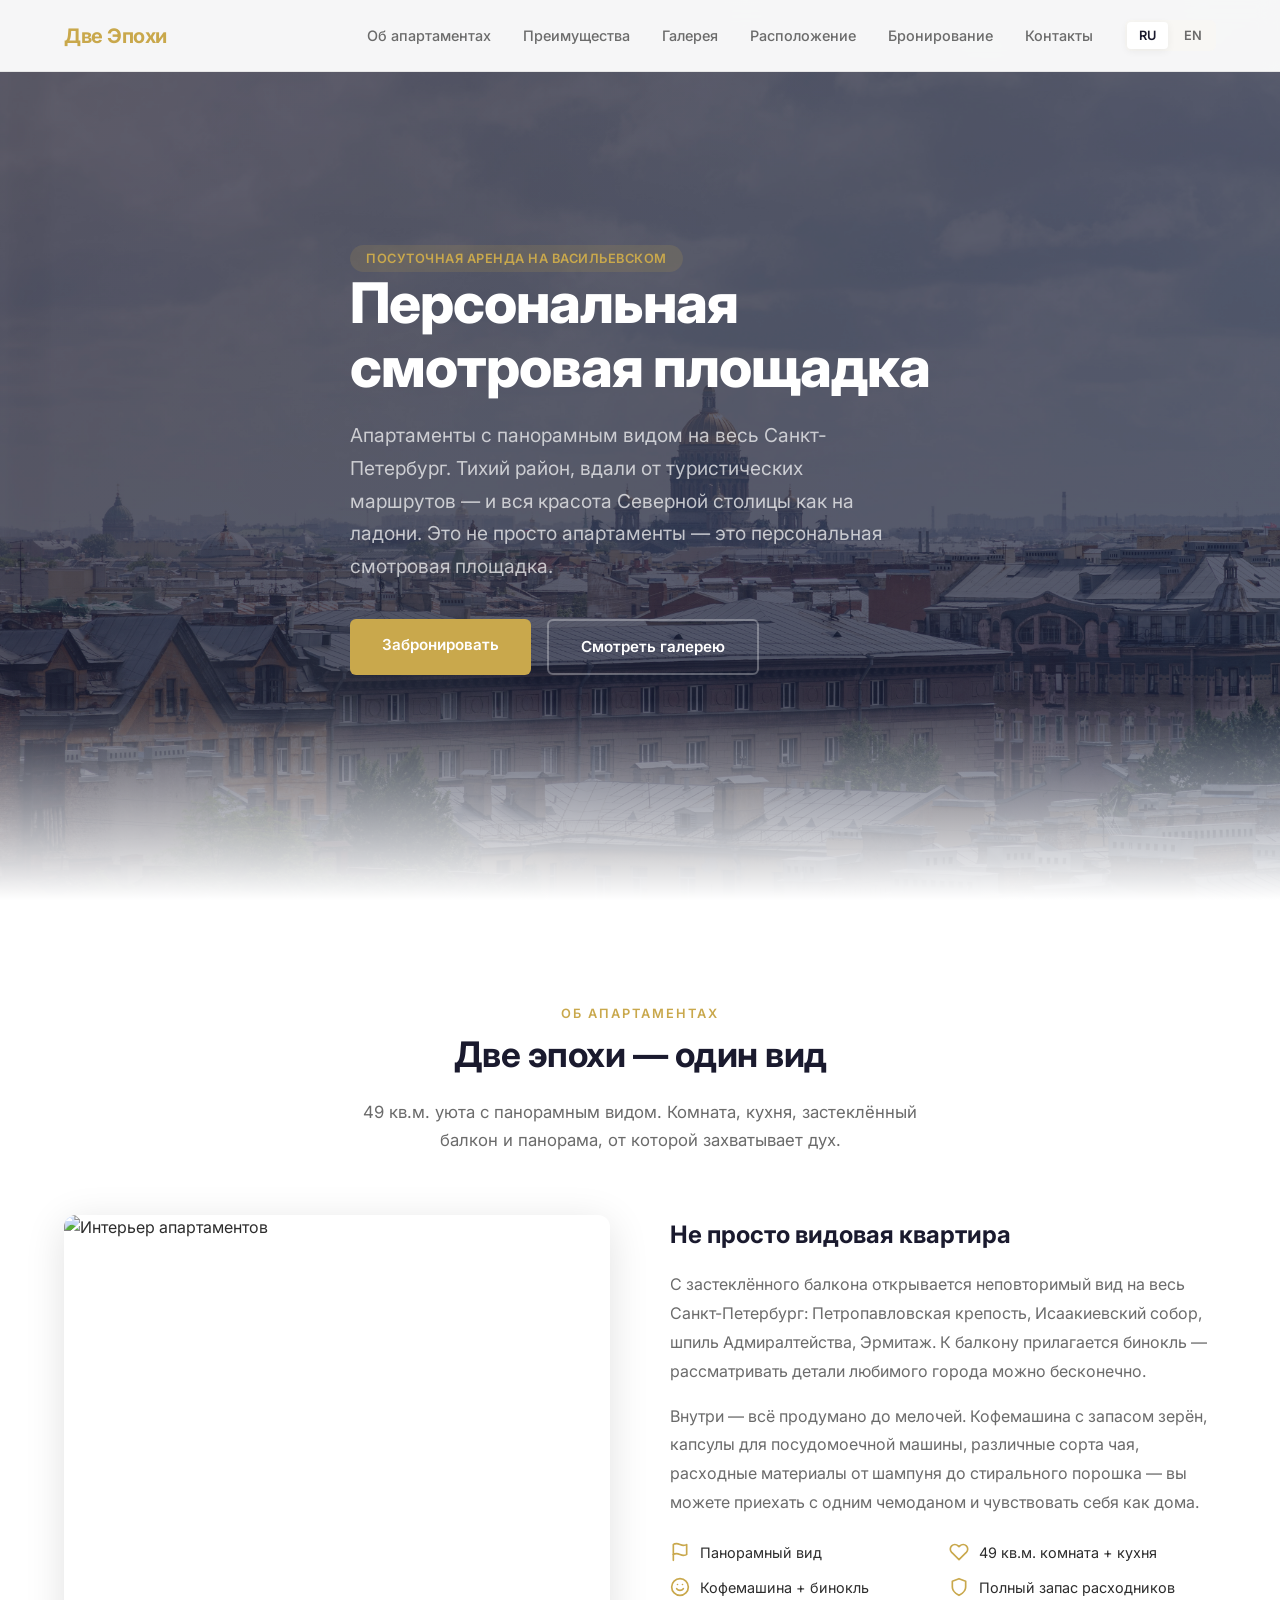
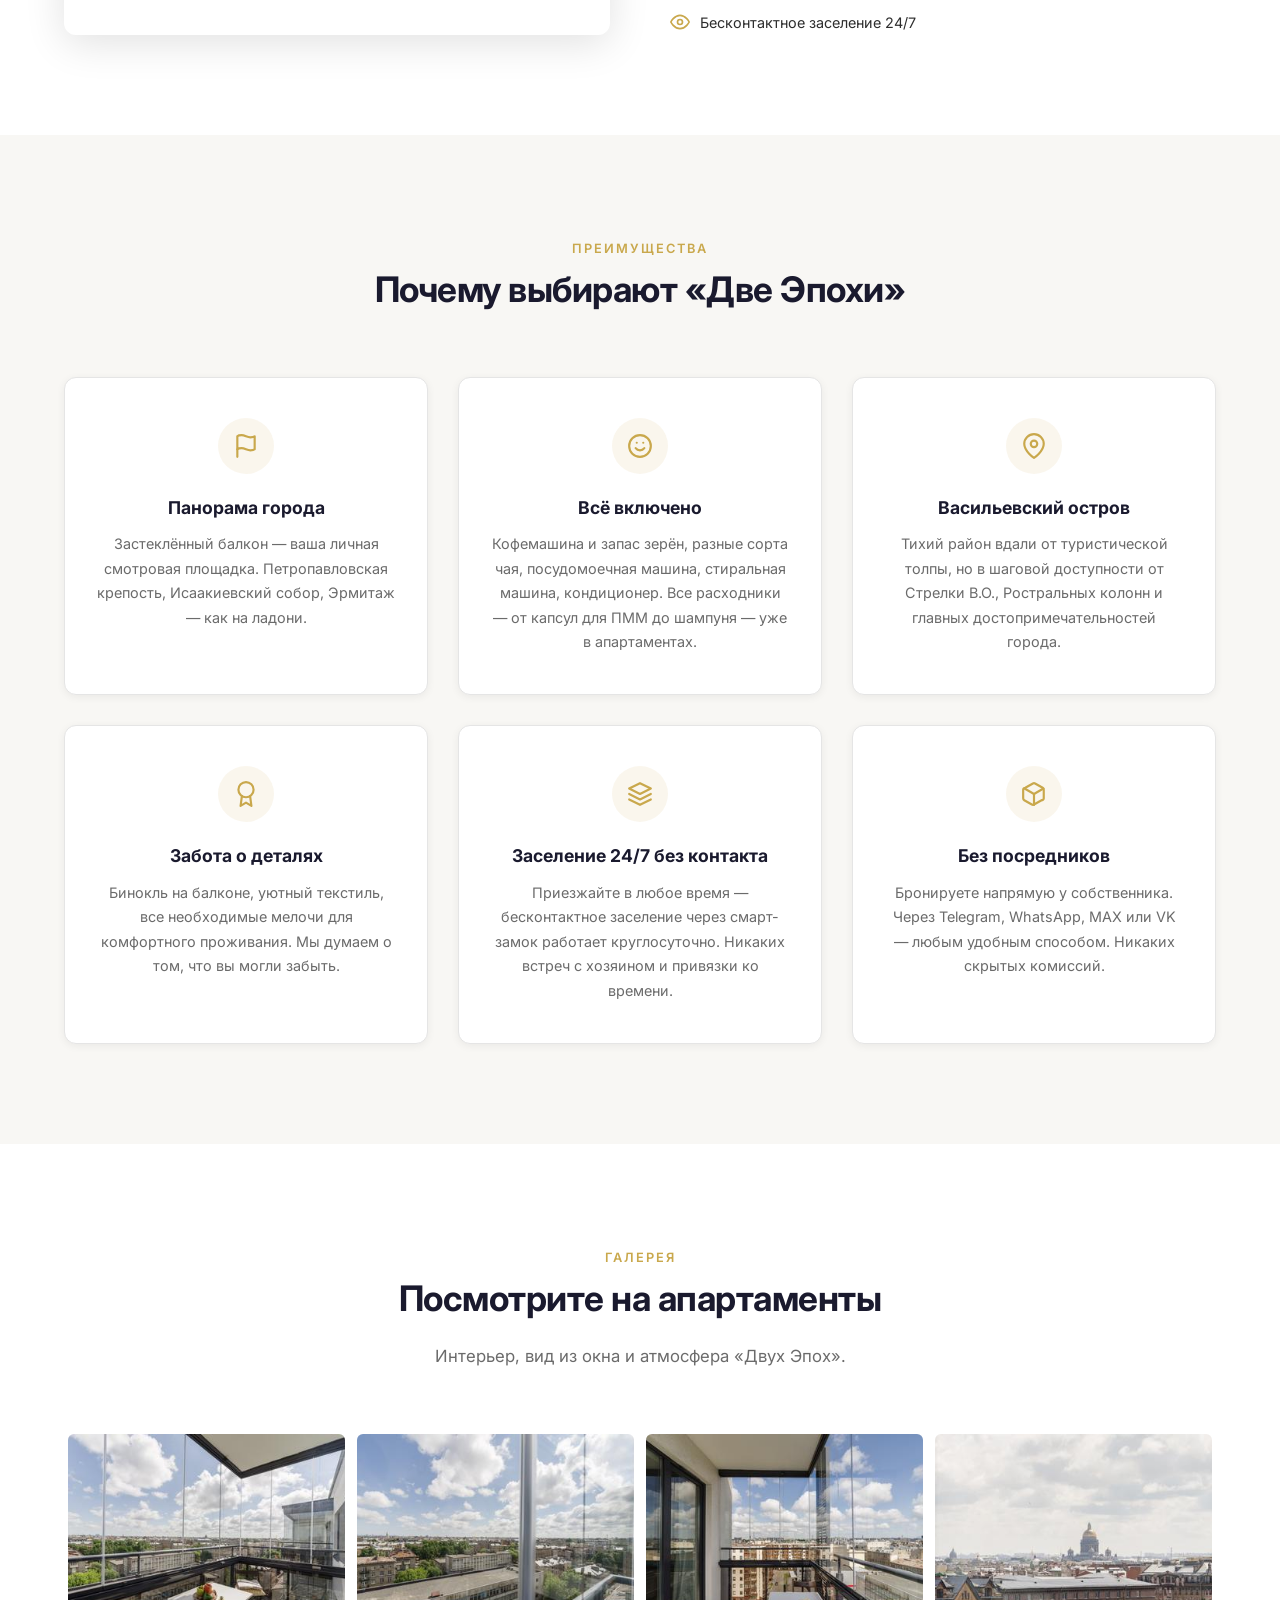
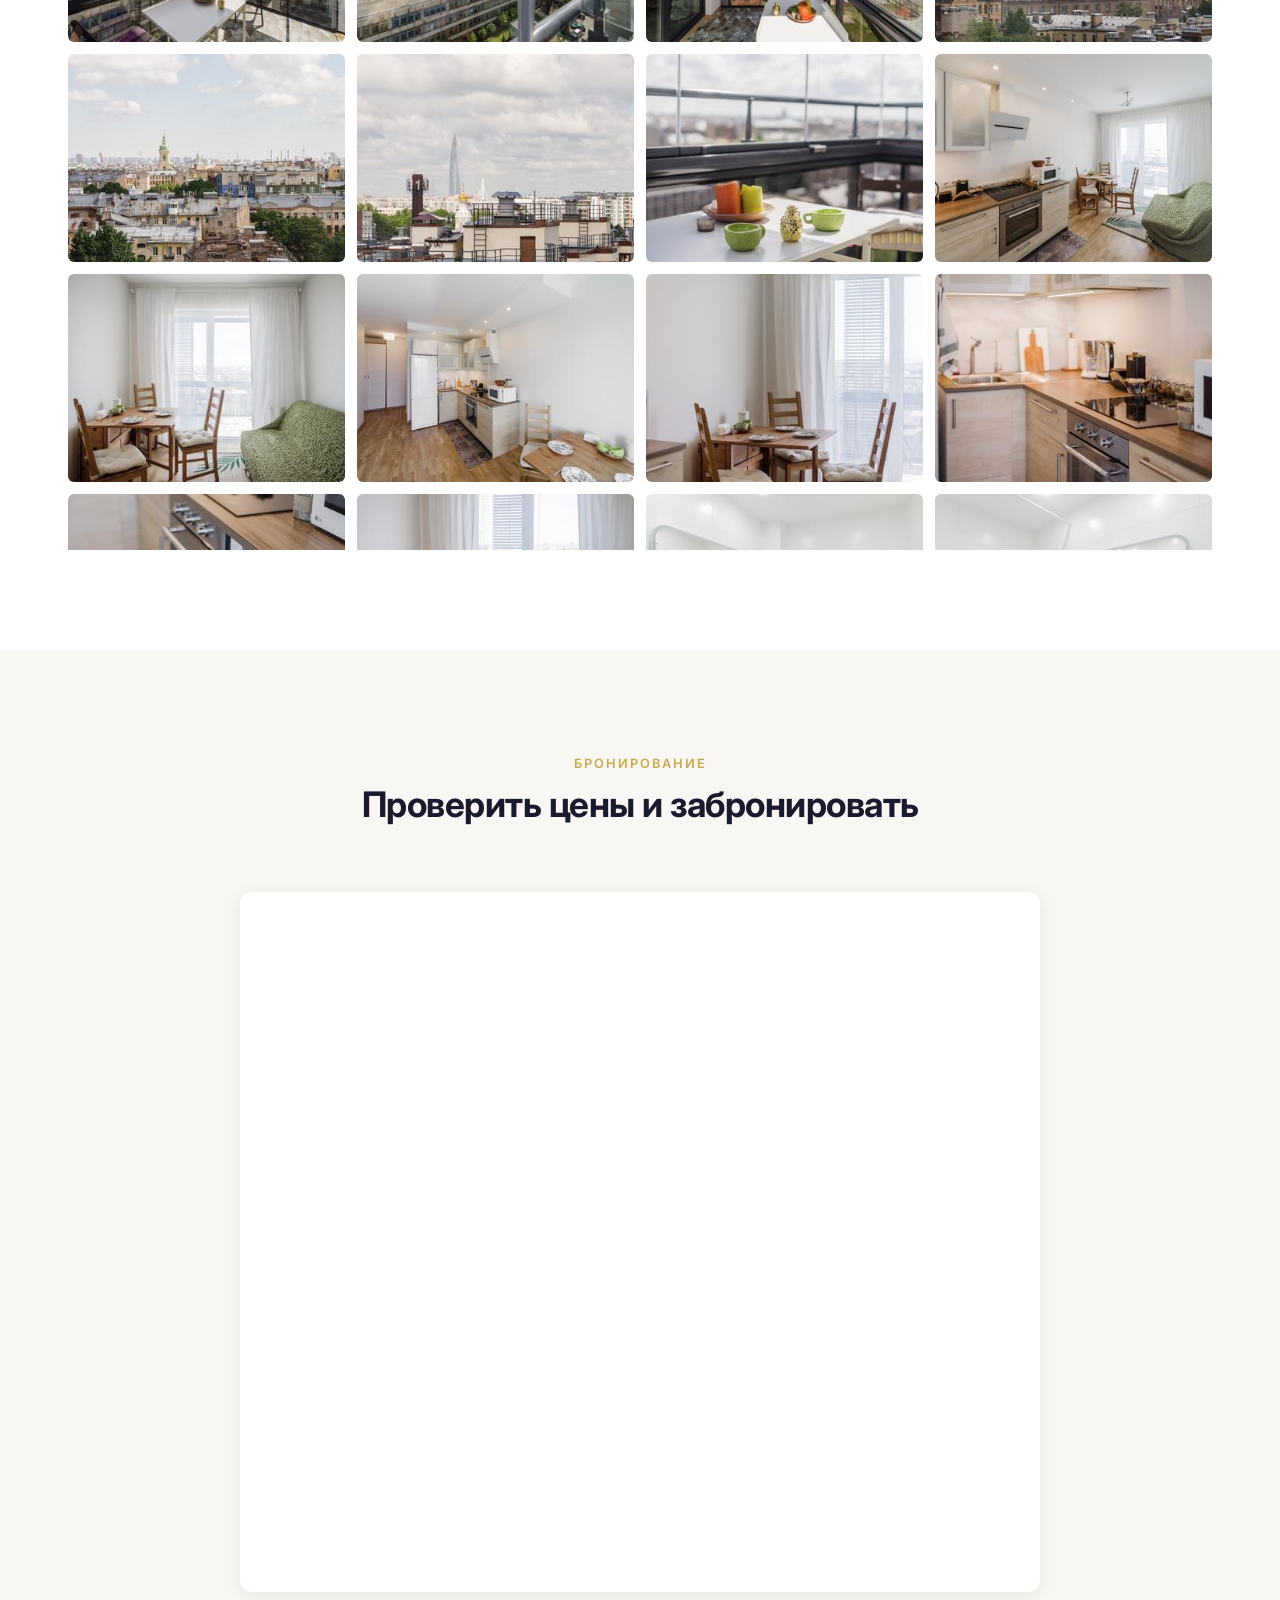
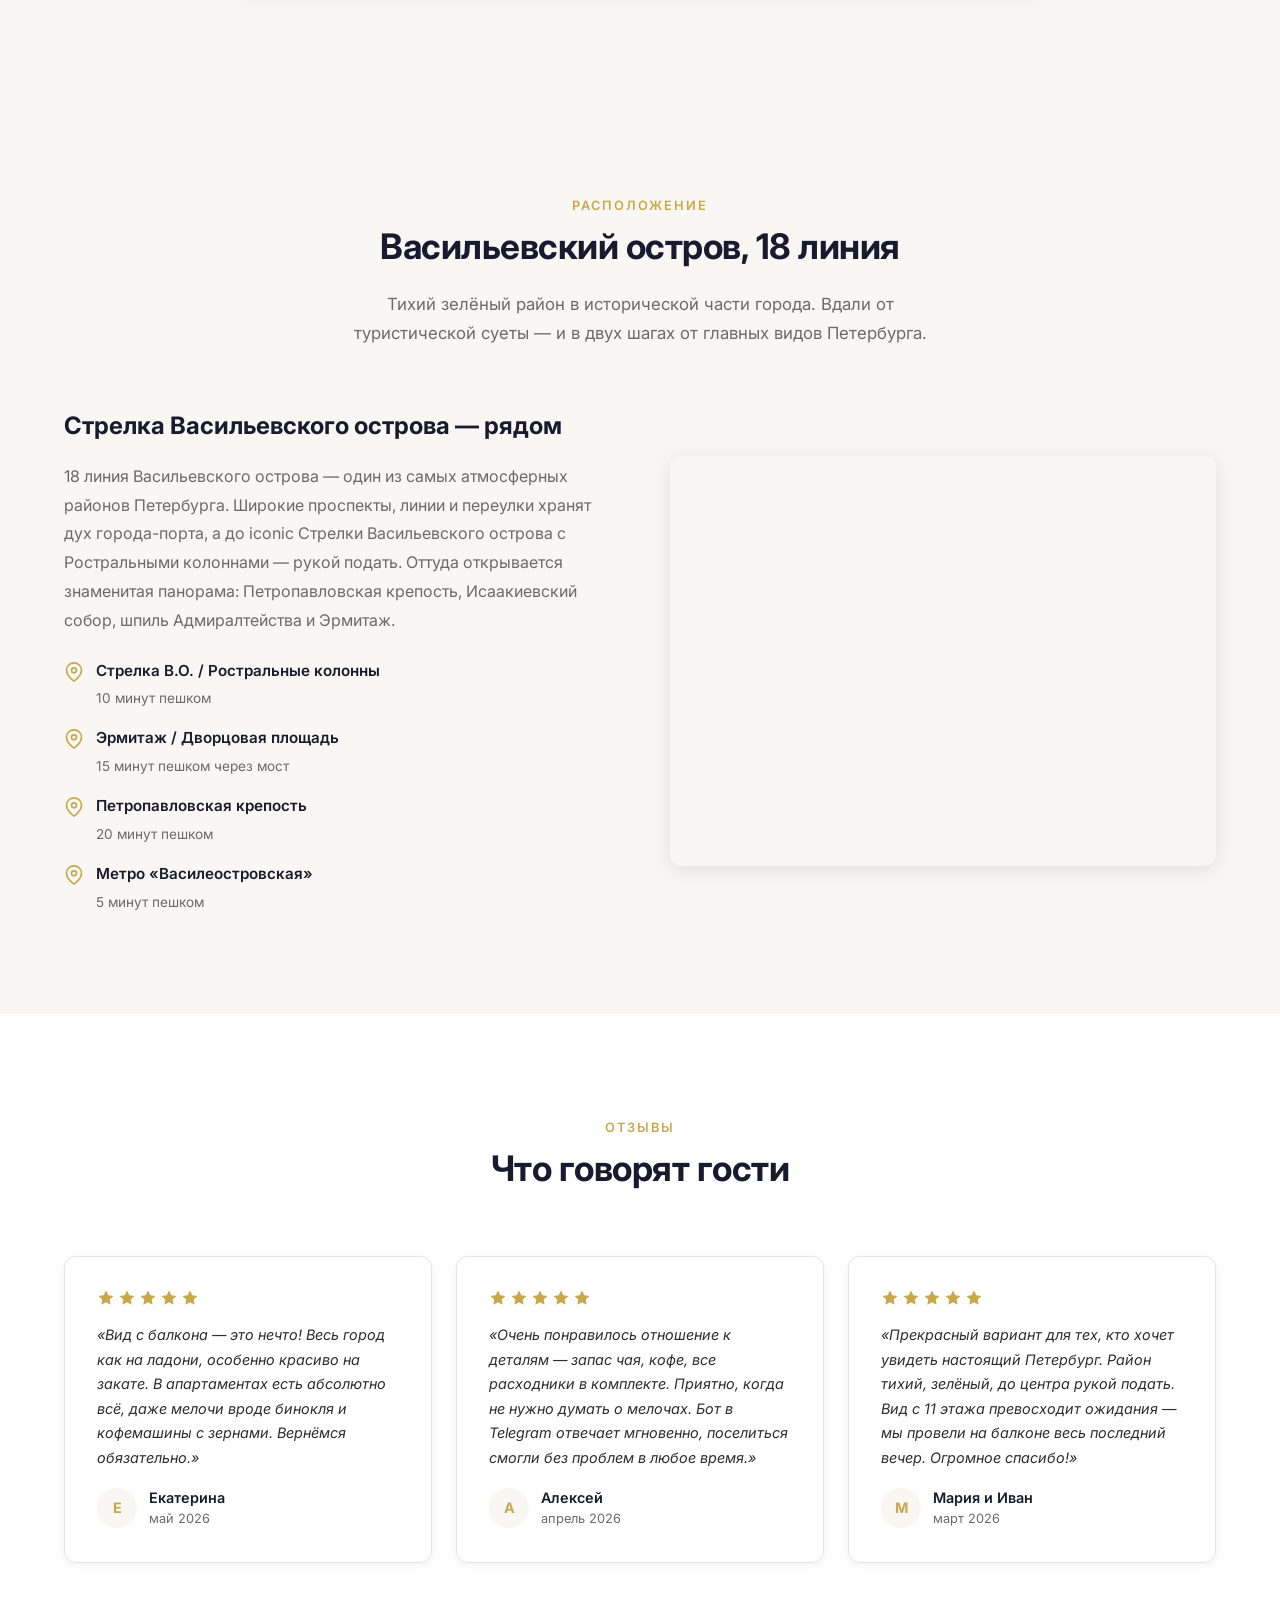
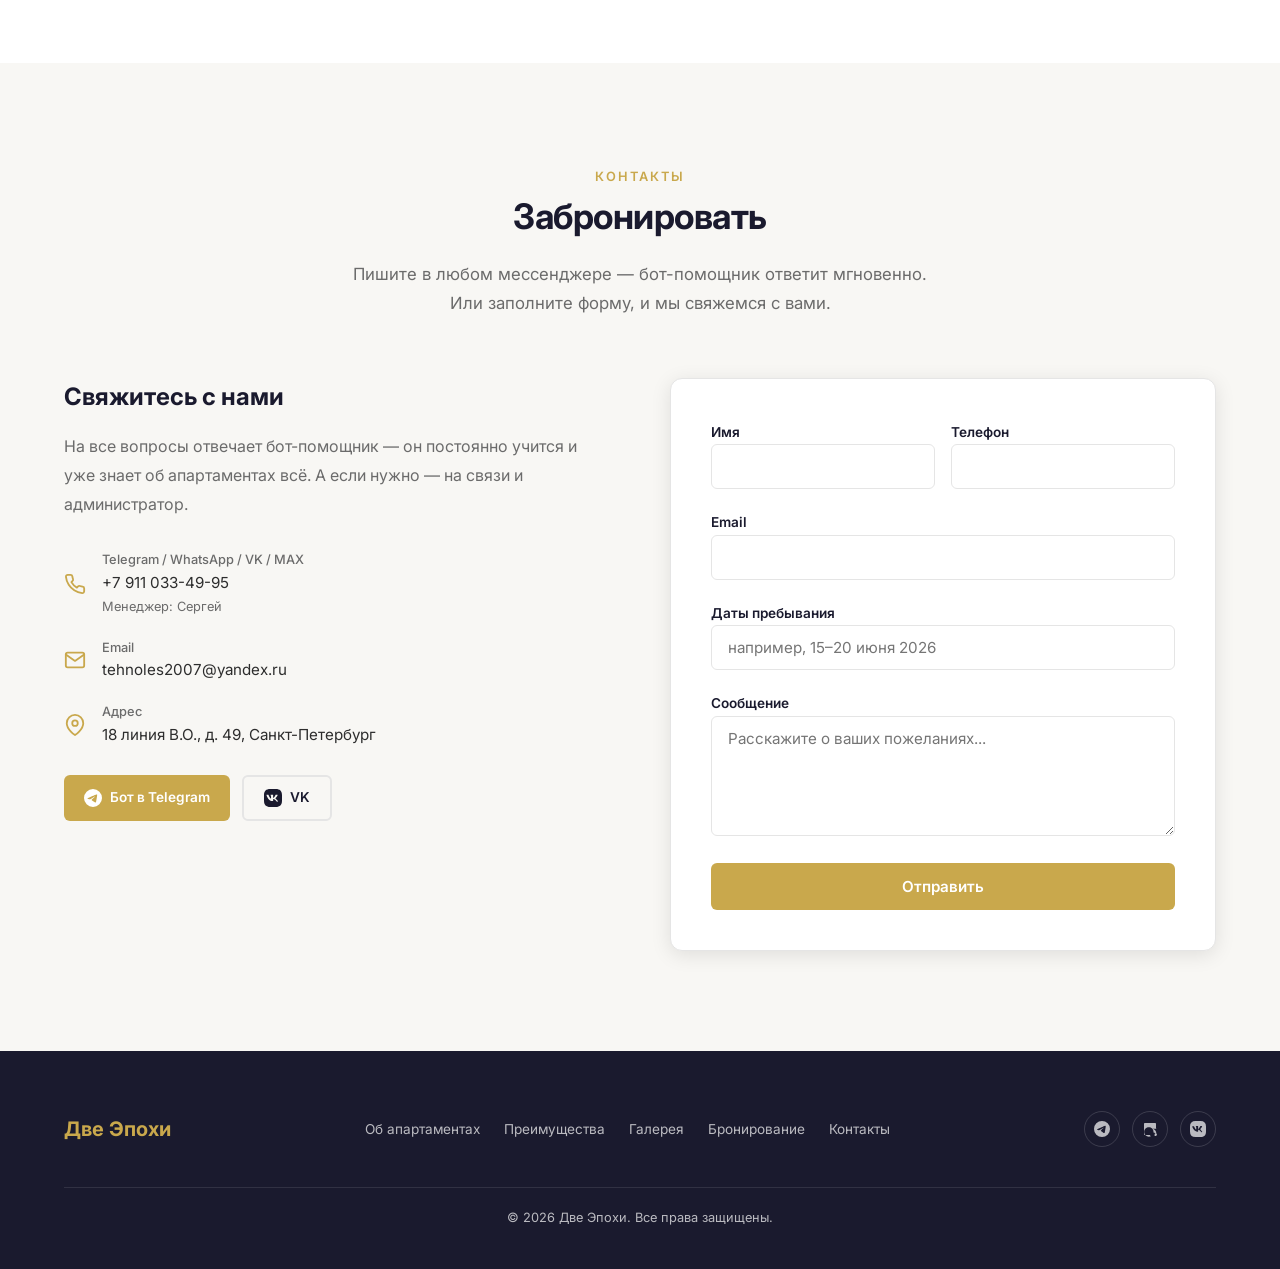
==== index.html @ 66ed1087 "fix: shorter badge text on mobile" ====
<!DOCTYPE html>
<html lang="ru">
<head>
  <meta charset="UTF-8">
  <meta name="viewport" content="width=device-width, initial-scale=1.0">
  <title>Две Эпохи | Апартаменты на Васильевском острове</title>
  <meta name="description" content="Апартаменты на Васильевском острове, 18 линия. Панорамный вид на весь Санкт-Петербург. Посуточная аренда.">
  <link rel="preconnect" href="https://fonts.googleapis.com">
  <link rel="preconnect" href="https://fonts.gstatic.com" crossorigin>
  <link href="https://fonts.googleapis.com/css2?family=Inter:wght@300;400;500;600;700;800&display=swap" rel="stylesheet">
  <link rel="stylesheet" href="css/style.css">
  <style>
    .hero::before {
      content: '';
      position: absolute;
      inset: 0;
      background: url('images/4-IMGP4016.jpg') center/cover no-repeat;
      opacity: 0.3;
    }
  </style>
</head>
<body>

<!-- ===== Header ===== -->
<header class="header">
  <div class="container header__inner">
    <a href="#" class="header__logo"><span class="lang-ru">Две Эпохи</span><span class="lang-en">TwoEras</span></a>
    <nav class="header__nav">
      <a href="#about" class="lang-ru">Об апартаментах</a>
      <a href="#about" class="lang-en">About</a>
      <a href="#advantages" class="lang-ru">Преимущества</a>
      <a href="#advantages" class="lang-en">Advantages</a>
      <a href="#gallery" class="lang-ru">Галерея</a>
      <a href="#gallery" class="lang-en">Gallery</a>
      <a href="#location" class="lang-ru">Расположение</a>
      <a href="#location" class="lang-en">Location</a>
      <a href="#booking" class="lang-ru">Бронирование</a>
      <a href="#booking" class="lang-en">Booking</a>
      <a href="#contact" class="lang-ru">Контакты</a>
      <a href="#contact" class="lang-en">Contact</a>
      <div class="lang-switch">
        <button data-lang="ru" class="active">RU</button>
        <button data-lang="en">EN</button>
      </div>
    </nav>
    <button class="mobile-toggle" aria-label="Меню">
      <span></span><span></span><span></span>
    </button>
  </div>
</header>

<div class="mobile-menu">
  <a href="#about" class="lang-ru">Об апартаментах</a>
  <a href="#about" class="lang-en">About</a>
  <a href="#advantages" class="lang-ru">Преимущества</a>
  <a href="#advantages" class="lang-en">Advantages</a>
  <a href="#gallery" class="lang-ru">Галерея</a>
  <a href="#gallery" class="lang-en">Gallery</a>
  <a href="#location" class="lang-ru">Расположение</a>
  <a href="#location" class="lang-en">Location</a>
  <a href="#booking" class="lang-ru">Бронирование</a>
  <a href="#booking" class="lang-en">Booking</a>
  <a href="#contact" class="lang-ru">Контакты</a>
  <a href="#contact" class="lang-en">Contact</a>
  <div style="padding-top:12px">
    <div class="lang-switch">
      <button data-lang="ru" class="active">RU</button>
      <button data-lang="en">EN</button>
    </div>
  </div>
</div>

<!-- ===== Hero ===== -->
<section class="hero">
  <div class="container hero__content">
    <span class="hero__badge lang-ru">Посуточная аренда на Васильевском</span>
    <span class="hero__badge lang-en">Daily rental on Vasilievsky Island</span>

    <h1 class="hero__title lang-ru">Персональная<br>смотровая площадка</h1>
    <h1 class="hero__title lang-en">Your Personal<br>Observation Deck</h1>

    <p class="hero__subtitle lang-ru">Апартаменты с панорамным видом на весь Санкт-Петербург. Тихий район, вдали от туристических маршрутов — и вся красота Северной столицы как на ладони. Это не просто апартаменты — это персональная смотровая площадка.</p>
    <p class="hero__subtitle lang-en">Apartments with panoramic views of all St. Petersburg. A quiet neighborhood away from tourist routes — with the entire Northern Capital laid out before you. This isn't just an apartment — it's your personal observation deck.</p>

    <div class="hero__actions">
      <a href="#booking" class="btn btn--primary lang-ru">Забронировать</a>
      <a href="#booking" class="btn btn--primary lang-en">Book Now</a>
      <a href="#gallery" class="btn btn--outline lang-ru">Смотреть галерею</a>
      <a href="#gallery" class="btn btn--outline lang-en">View Gallery</a>
    </div>
  </div>
</section>

<!-- ===== About ===== -->
<section class="section" id="about">
  <div class="container">
    <div class="section__header">
      <span class="section__label lang-ru">Об апартаментах</span>
      <span class="section__label lang-en">About</span>
      <h2 class="section__title lang-ru">Две эпохи — один вид</h2>
      <h2 class="section__title lang-en">Two Eras — One View</h2>
      <p class="section__desc lang-ru">49 кв.м. уюта с панорамным видом. Комната, кухня, застеклённый балкон и панорама, от которой захватывает дух.</p>
      <p class="section__desc lang-en">49 sqm of comfort with a panoramic view. Living room, kitchen, glassed balcony, and a view that takes your breath away.</p>
    </div>

    <div class="about__grid">
      <div class="about__image">
        <img src="images/1-IMGP4013.jpg" alt="Интерьер апартаментов" loading="lazy">
      </div>
      <div class="about__text">
        <h3 class="lang-ru">Не просто видовая квартира</h3>
        <h3 class="lang-en">More Than a Room with a View</h3>
        <p class="lang-ru">С застеклённого балкона открывается неповторимый вид на весь Санкт-Петербург: Петропавловская крепость, Исаакиевский собор, шпиль Адмиралтейства, Эрмитаж. К балкону прилагается бинокль — рассматривать детали любимого города можно бесконечно.</p>
        <p class="lang-en">From the glassed balcony you get an unparalleled view of all St. Petersburg: Peter and Paul Fortress, St. Isaac's Cathedral, the Admiralty spire, the Hermitage. Binoculars are provided — studying the details of this beloved city is endlessly fascinating.</p>
        <p class="lang-ru">Внутри — всё продумано до мелочей. Кофемашина с запасом зерён, капсулы для посудомоечной машины, различные сорта чая, расходные материалы от шампуня до стирального порошка — вы можете приехать с одним чемоданом и чувствовать себя как дома.</p>
        <p class="lang-en">Inside, every detail is thought through. Coffee machine with a supply of beans, dishwasher capsules, various teas, consumables from shampoo to laundry detergent — you can arrive with just a suitcase and feel right at home.</p>
        <div class="about__features">
          <div class="about__feature">
            <svg viewBox="0 0 24 24" fill="none" stroke="currentColor" stroke-width="2" stroke-linecap="round" stroke-linejoin="round"><path d="M4 15s1-1 4-1 5 2 8 2 4-1 4-1V3s-1 1-4 1-5-2-8-2-4 1-4 1z"/><line x1="4" y1="22" x2="4" y2="15"/></svg>
            <span class="lang-ru">Панорамный вид</span>
            <span class="lang-en">Panoramic view</span>
          </div>
          <div class="about__feature">
            <svg viewBox="0 0 24 24" fill="none" stroke="currentColor" stroke-width="2" stroke-linecap="round" stroke-linejoin="round"><path d="M20.84 4.61a5.5 5.5 0 00-7.78 0L12 5.67l-1.06-1.06a5.5 5.5 0 00-7.78 7.78l1.06 1.06L12 21.23l7.78-7.78 1.06-1.06a5.5 5.5 0 000-7.78z"/></svg>
            <span class="lang-ru">49 кв.м. комната + кухня</span>
            <span class="lang-en">49 sqm room + kitchen</span>
          </div>
          <div class="about__feature">
            <svg viewBox="0 0 24 24" fill="none" stroke="currentColor" stroke-width="2" stroke-linecap="round" stroke-linejoin="round"><circle cx="12" cy="12" r="10"/><path d="M8 14s1.5 2 4 2 4-2 4-2"/><line x1="9" y1="9" x2="9.01" y2="9"/><line x1="15" y1="9" x2="15.01" y2="9"/></svg>
            <span class="lang-ru">Кофемашина + бинокль</span>
            <span class="lang-en">Coffee machine + binoculars</span>
          </div>
          <div class="about__feature">
            <svg viewBox="0 0 24 24" fill="none" stroke="currentColor" stroke-width="2" stroke-linecap="round" stroke-linejoin="round"><path d="M12 22s8-4 8-10V5l-8-3-8 3v7c0 6 8 10 8 10z"/></svg>
            <span class="lang-ru">Полный запас расходников</span>
            <span class="lang-en">Full supply of consumables</span>
          </div>
          <div class="about__feature">
            <svg viewBox="0 0 24 24" fill="none" stroke="currentColor" stroke-width="2" stroke-linecap="round" stroke-linejoin="round"><path d="M1 12s4-8 11-8 11 8 11 8-4 8-11 8-11-8-11-8z"/><circle cx="12" cy="12" r="3"/></svg>
            <span class="lang-ru">Бесконтактное заселение 24/7</span>
            <span class="lang-en">Contactless 24/7 check-in</span>
          </div>
        </div>
      </div>
    </div>
  </div>
</section>

<!-- ===== Advantages ===== -->
<section class="section section--alt" id="advantages">
  <div class="container">
    <div class="section__header">
      <span class="section__label lang-ru">Преимущества</span>
      <span class="section__label lang-en">Advantages</span>
      <h2 class="section__title lang-ru">Почему выбирают «Две Эпохи»</h2>
      <h2 class="section__title lang-en">Why Choose TwoEras</h2>
    </div>

    <div class="advantages__grid">
      <div class="advantage-card">
        <div class="advantage-card__icon">
          <svg viewBox="0 0 24 24" fill="none" stroke="currentColor" stroke-width="2" stroke-linecap="round" stroke-linejoin="round"><path d="M4 15s1-1 4-1 5 2 8 2 4-1 4-1V3s-1 1-4 1-5-2-8-2-4 1-4 1z"/><line x1="4" y1="22" x2="4" y2="15"/></svg>
        </div>
        <h3 class="advantage-card__title lang-ru">Панорама города</h3>
        <h3 class="advantage-card__title lang-en">City Panorama</h3>
        <p class="advantage-card__desc lang-ru">Застеклённый балкон — ваша личная смотровая площадка. Петропавловская крепость, Исаакиевский собор, Эрмитаж — как на ладони.</p>
        <p class="advantage-card__desc lang-en">A glassed balcony — your private observation deck. Peter and Paul Fortress, St. Isaac's Cathedral, the Hermitage — all at your fingertips.</p>
      </div>

      <div class="advantage-card">
        <div class="advantage-card__icon">
          <svg viewBox="0 0 24 24" fill="none" stroke="currentColor" stroke-width="2" stroke-linecap="round" stroke-linejoin="round"><circle cx="12" cy="12" r="10"/><path d="M8 14s1.5 2 4 2 4-2 4-2"/><line x1="9" y1="9" x2="9.01" y2="9"/><line x1="15" y1="9" x2="15.01" y2="9"/></svg>
        </div>
        <h3 class="advantage-card__title lang-ru">Всё включено</h3>
        <h3 class="advantage-card__title lang-en">All Included</h3>
        <p class="advantage-card__desc lang-ru">Кофемашина и запас зерён, разные сорта чая, посудомоечная машина, стиральная машина, кондиционер. Все расходники — от капсул для ПММ до шампуня — уже в апартаментах.</p>
        <p class="advantage-card__desc lang-en">Coffee machine with beans, assorted teas, dishwasher, washing machine, air conditioning. All consumables — from dishwasher capsules to shampoo — are already in the apartment.</p>
      </div>

      <div class="advantage-card">
        <div class="advantage-card__icon">
          <svg viewBox="0 0 24 24" fill="none" stroke="currentColor" stroke-width="2" stroke-linecap="round" stroke-linejoin="round"><path d="M21 10c0 7-9 13-9 13s-9-6-9-13a9 9 0 0118 0z"/><circle cx="12" cy="10" r="3"/></svg>
        </div>
        <h3 class="advantage-card__title lang-ru">Васильевский остров</h3>
        <h3 class="advantage-card__title lang-en">Vasilievsky Island</h3>
        <p class="advantage-card__desc lang-ru">Тихий район вдали от туристической толпы, но в шаговой доступности от Стрелки В.О., Ростральных колонн и главных достопримечательностей города.</p>
        <p class="advantage-card__desc lang-en">A quiet neighborhood away from tourist crowds, yet walking distance to the Strelka, Rostral Columns, and the city's main landmarks.</p>
      </div>

      <div class="advantage-card">
        <div class="advantage-card__icon">
          <svg viewBox="0 0 24 24" fill="none" stroke="currentColor" stroke-width="2" stroke-linecap="round" stroke-linejoin="round"><circle cx="12" cy="8" r="7"/><polyline points="8.21 13.89 7 23 12 20 17 23 15.79 13.88"/></svg>
        </div>
        <h3 class="advantage-card__title lang-ru">Забота о деталях</h3>
        <h3 class="advantage-card__title lang-en">Attention to Detail</h3>
        <p class="advantage-card__desc lang-ru">Бинокль на балконе, уютный текстиль, все необходимые мелочи для комфортного проживания. Мы думаем о том, что вы могли забыть.</p>
        <p class="advantage-card__desc lang-en">Binoculars on the balcony, cozy textiles, all the little things for a comfortable stay. We think about what you might forget.</p>
      </div>

      <div class="advantage-card">
        <div class="advantage-card__icon">
          <svg viewBox="0 0 24 24" fill="none" stroke="currentColor" stroke-width="2" stroke-linecap="round" stroke-linejoin="round"><path d="M12 2L2 7l10 5 10-5-10-5z"/><path d="M2 17l10 5 10-5"/><path d="M2 12l10 5 10-5"/></svg>
        </div>
        <h3 class="advantage-card__title lang-ru">Заселение 24/7 без контакта</h3>
        <h3 class="advantage-card__title lang-en">Contactless 24/7 Check-In</h3>
        <p class="advantage-card__desc lang-ru">Приезжайте в любое время — бесконтактное заселение через смарт-замок работает круглосуточно. Никаких встреч с хозяином и привязки ко времени.</p>
        <p class="advantage-card__desc lang-en">Arrive anytime — contactless check-in via smart lock works 24/7. No meetings with the host, no time constraints.</p>
      </div>

      <div class="advantage-card">
        <div class="advantage-card__icon">
          <svg viewBox="0 0 24 24" fill="none" stroke="currentColor" stroke-width="2" stroke-linecap="round" stroke-linejoin="round"><path d="M21 16V8a2 2 0 00-1-1.73l-7-4a2 2 0 00-2 0l-7 4A2 2 0 002 8v8a2 2 0 001 1.73l7 4a2 2 0 002 0l7-4A2 2 0 0021 16z"/><polyline points="3.27 6.96 12 12.01 20.73 6.96"/><line x1="12" y1="22.08" x2="12" y2="12"/></svg>
        </div>
        <h3 class="advantage-card__title lang-ru">Без посредников</h3>
        <h3 class="advantage-card__title lang-en">No Middlemen</h3>
        <p class="advantage-card__desc lang-ru">Бронируете напрямую у собственника. Через Telegram, WhatsApp, MAХ или VK — любым удобным способом. Никаких скрытых комиссий.</p>
        <p class="advantage-card__desc lang-en">Book directly with the owner. Via Telegram, WhatsApp, MAХ or VK — whichever is most convenient. No hidden fees.</p>
      </div>
    </div>
  </div>
</section>

<!-- ===== Gallery ===== -->
<section class="section" id="gallery">
  <div class="container">
    <div class="section__header">
      <span class="section__label lang-ru">Галерея</span>
      <span class="section__label lang-en">Gallery</span>
      <h2 class="section__title lang-ru">Посмотрите на апартаменты</h2>
      <h2 class="section__title lang-en">Take a Look Inside</h2>
      <p class="section__desc lang-ru">Интерьер, вид из окна и атмосфера «Двух Эпох».</p>
      <p class="section__desc lang-en">The interior, the view, and the atmosphere of TwoEras.</p>
    </div>

    <div class="gallery__grid" id="galleryGrid">
      <!-- генерируется из script.js -->
    </div>

    <!-- Lightbox -->
    <div class="lightbox" id="lightbox">
      <button class="lightbox__close" id="lightboxClose" aria-label="Закрыть">
        <svg viewBox="0 0 24 24" fill="none" stroke="currentColor" stroke-width="2.5" stroke-linecap="round" stroke-linejoin="round"><line x1="18" y1="6" x2="6" y2="18"/><line x1="6" y1="6" x2="18" y2="18"/></svg>
      </button>
      <span class="lightbox__hint">ESC &mdash; закрыть</span>
      <img class="lightbox__img" id="lightboxImg" alt="">
    </div>
  </div>
</section>

<!-- ===== Booking ===== -->
<section class="section section--alt" id="booking">
  <div class="container">
    <div class="section__header">
      <span class="section__label lang-ru">Бронирование</span>
      <span class="section__label lang-en">Booking</span>
      <h2 class="section__title lang-ru">Проверить цены и забронировать</h2>
      <h2 class="section__title lang-en">Check Prices & Book</h2>
    </div>
    <div style="border-radius:12px;overflow:hidden;box-shadow:0 4px 20px rgba(0,0,0,0.08);background:#fff;max-width:800px;margin:0 auto">
      <div style="position:relative;width:100%;height:700px;max-height:90vh">
        <iframe src="https://homereserve.ru/SdZLu14b4m" width="100%" height="100%" style="border:0;display:block;position:absolute;inset:0" allowfullscreen loading="lazy"></iframe>
      </div>
    </div>
  </div>
</section>

<!-- ===== Location ===== -->
<section class="section section--alt" id="location">
  <div class="container">
    <div class="section__header">
      <span class="section__label lang-ru">Расположение</span>
      <span class="section__label lang-en">Location</span>
      <h2 class="section__title lang-ru">Васильевский остров, 18 линия</h2>
      <h2 class="section__title lang-en">Vasilievsky Island, 18th Line</h2>
      <p class="section__desc lang-ru">Тихий зелёный район в исторической части города. Вдали от туристической суеты — и в двух шагах от главных видов Петербурга.</p>
      <p class="section__desc lang-en">A quiet, green neighborhood in the historic part of the city. Away from tourist hustle — yet steps from St. Petersburg's main sights.</p>
    </div>

    <div class="location__grid">
      <div class="location__text">
        <h3 class="lang-ru">Стрелка Васильевского острова — рядом</h3>
        <h3 class="lang-en">The Strelka — Right Around the Corner</h3>
        <p class="lang-ru">18 линия Васильевского острова — один из самых атмосферных районов Петербурга. Широкие проспекты, линии и переулки хранят дух города-порта, а до iconic Стрелки Васильевского острова с Ростральными колоннами — рукой подать. Оттуда открывается знаменитая панорама: Петропавловская крепость, Исаакиевский собор, шпиль Адмиралтейства и Эрмитаж.</p>
        <p class="lang-en">The 18th Line of Vasilievsky Island is one of St. Petersburg's most atmospheric neighborhoods. Wide avenues, lines and lanes preserve the spirit of the port city, and the iconic Strelka with its Rostral Columns is just a stone's throw away. From there you get the famous panorama: Peter and Paul Fortress, St. Isaac's Cathedral, the Admiralty spire, and the Hermitage.</p>
        <div class="location__list">
          <div class="location__item">
            <svg viewBox="0 0 24 24" fill="none" stroke="currentColor" stroke-width="2" stroke-linecap="round" stroke-linejoin="round"><path d="M21 10c0 7-9 13-9 13s-9-6-9-13a9 9 0 0118 0z"/><circle cx="12" cy="10" r="3"/></svg>
            <div>
              <h4 class="lang-ru">Стрелка В.О. / Ростральные колонны</h4>
              <h4 class="lang-en">Strelka / Rostral Columns</h4>
              <span class="lang-ru">10 минут пешком</span>
              <span class="lang-en">10 minutes walk</span>
            </div>
          </div>
          <div class="location__item">
            <svg viewBox="0 0 24 24" fill="none" stroke="currentColor" stroke-width="2" stroke-linecap="round" stroke-linejoin="round"><path d="M21 10c0 7-9 13-9 13s-9-6-9-13a9 9 0 0118 0z"/><circle cx="12" cy="10" r="3"/></svg>
            <div>
              <h4 class="lang-ru">Эрмитаж / Дворцовая площадь</h4>
              <h4 class="lang-en">Hermitage / Palace Square</h4>
              <span class="lang-ru">15 минут пешком через мост</span>
              <span class="lang-en">15 minutes walk across the bridge</span>
            </div>
          </div>
          <div class="location__item">
            <svg viewBox="0 0 24 24" fill="none" stroke="currentColor" stroke-width="2" stroke-linecap="round" stroke-linejoin="round"><path d="M21 10c0 7-9 13-9 13s-9-6-9-13a9 9 0 0118 0z"/><circle cx="12" cy="10" r="3"/></svg>
            <div>
              <h4 class="lang-ru">Петропавловская крепость</h4>
              <h4 class="lang-en">Peter and Paul Fortress</h4>
              <span class="lang-ru">20 минут пешком</span>
              <span class="lang-en">20 minutes walk</span>
            </div>
          </div>
          <div class="location__item">
            <svg viewBox="0 0 24 24" fill="none" stroke="currentColor" stroke-width="2" stroke-linecap="round" stroke-linejoin="round"><path d="M21 10c0 7-9 13-9 13s-9-6-9-13a9 9 0 0118 0z"/><circle cx="12" cy="10" r="3"/></svg>
            <div>
              <h4 class="lang-ru">Метро «Василеостровская»</h4>
              <h4 class="lang-en">Metro "Vasileostrovskaya"</h4>
              <span class="lang-ru">5 минут пешком</span>
              <span class="lang-en">5 minutes walk</span>
            </div>
          </div>
        </div>
      </div>
      <div class="location__map">
        <iframe src="https://yandex.ru/map-widget/v1/?ll=30.260864%2C59.941240&z=16&pt=30.260864%2C59.941240%2Cpm2rdl&l=map&text=%D0%A1%D0%B0%D0%BD%D0%BA%D1%82-%D0%9F%D0%B5%D1%82%D0%B5%D1%80%D0%B1%D1%83%D1%80%D0%B3%2C%2018-%D1%8F%20%D0%BB%D0%B8%D0%BD%D0%B8%D1%8F%20%D0%92.%D0%9E.%2C%20%D0%B4.%2049" width="100%" height="100%" style="border:0;min-height:400px" allowfullscreen loading="lazy"></iframe>
      </div>
    </div>
  </div>
</section>

<!-- ===== Reviews ===== -->
<section class="section" id="reviews">
  <div class="container">
    <div class="section__header">
      <span class="section__label lang-ru">Отзывы</span>
      <span class="section__label lang-en">Reviews</span>
      <h2 class="section__title lang-ru">Что говорят гости</h2>
      <h2 class="section__title lang-en">What Guests Say</h2>
    </div>

    <div class="reviews__grid">
      <div class="review-card">
        <div class="review-card__stars">
          <svg viewBox="0 0 24 24" fill="currentColor"><polygon points="12 2 15.09 8.26 22 9.27 17 14.14 18.18 21.02 12 17.77 5.82 21.02 7 14.14 2 9.27 8.91 8.26 12 2"/></svg>
          <svg viewBox="0 0 24 24" fill="currentColor"><polygon points="12 2 15.09 8.26 22 9.27 17 14.14 18.18 21.02 12 17.77 5.82 21.02 7 14.14 2 9.27 8.91 8.26 12 2"/></svg>
          <svg viewBox="0 0 24 24" fill="currentColor"><polygon points="12 2 15.09 8.26 22 9.27 17 14.14 18.18 21.02 12 17.77 5.82 21.02 7 14.14 2 9.27 8.91 8.26 12 2"/></svg>
          <svg viewBox="0 0 24 24" fill="currentColor"><polygon points="12 2 15.09 8.26 22 9.27 17 14.14 18.18 21.02 12 17.77 5.82 21.02 7 14.14 2 9.27 8.91 8.26 12 2"/></svg>
          <svg viewBox="0 0 24 24" fill="currentColor"><polygon points="12 2 15.09 8.26 22 9.27 17 14.14 18.18 21.02 12 17.77 5.82 21.02 7 14.14 2 9.27 8.91 8.26 12 2"/></svg>
        </div>
        <p class="review-card__text lang-ru">«Вид с балкона — это нечто! Весь город как на ладони, особенно красиво на закате. В апартаментах есть абсолютно всё, даже мелочи вроде бинокля и кофемашины с зернами. Вернёмся обязательно.»</p>
        <p class="review-card__text lang-en">"The view from the balcony is incredible! The whole city at your fingertips, especially beautiful at sunset. The apartment has absolutely everything, even little touches like binoculars and a coffee machine with beans. We'll definitely be back."</p>
        <div class="review-card__author">
          <div class="review-card__avatar">Е</div>
          <div>
            <div class="review-card__name">Екатерина</div>
            <div class="review-card__date">май 2026</div>
          </div>
        </div>
      </div>

      <div class="review-card">
        <div class="review-card__stars">
          <svg viewBox="0 0 24 24" fill="currentColor"><polygon points="12 2 15.09 8.26 22 9.27 17 14.14 18.18 21.02 12 17.77 5.82 21.02 7 14.14 2 9.27 8.91 8.26 12 2"/></svg>
          <svg viewBox="0 0 24 24" fill="currentColor"><polygon points="12 2 15.09 8.26 22 9.27 17 14.14 18.18 21.02 12 17.77 5.82 21.02 7 14.14 2 9.27 8.91 8.26 12 2"/></svg>
          <svg viewBox="0 0 24 24" fill="currentColor"><polygon points="12 2 15.09 8.26 22 9.27 17 14.14 18.18 21.02 12 17.77 5.82 21.02 7 14.14 2 9.27 8.91 8.26 12 2"/></svg>
          <svg viewBox="0 0 24 24" fill="currentColor"><polygon points="12 2 15.09 8.26 22 9.27 17 14.14 18.18 21.02 12 17.77 5.82 21.02 7 14.14 2 9.27 8.91 8.26 12 2"/></svg>
          <svg viewBox="0 0 24 24" fill="currentColor"><polygon points="12 2 15.09 8.26 22 9.27 17 14.14 18.18 21.02 12 17.77 5.82 21.02 7 14.14 2 9.27 8.91 8.26 12 2"/></svg>
        </div>
        <p class="review-card__text lang-ru">«Очень понравилось отношение к деталям — запас чая, кофе, все расходники в комплекте. Приятно, когда не нужно думать о мелочах. Бот в Telegram отвечает мгновенно, поселиться смогли без проблем в любое время.»</p>
        <p class="review-card__text lang-en">"Really appreciated the attention to detail — tea selection, coffee, all consumables included. It's nice not having to think about the little things. The Telegram bot answers instantly, and we could check in without any hassle at any time."</p>
        <div class="review-card__author">
          <div class="review-card__avatar">А</div>
          <div>
            <div class="review-card__name">Алексей</div>
            <div class="review-card__date">апрель 2026</div>
          </div>
        </div>
      </div>

      <div class="review-card">
        <div class="review-card__stars">
          <svg viewBox="0 0 24 24" fill="currentColor"><polygon points="12 2 15.09 8.26 22 9.27 17 14.14 18.18 21.02 12 17.77 5.82 21.02 7 14.14 2 9.27 8.91 8.26 12 2"/></svg>
          <svg viewBox="0 0 24 24" fill="currentColor"><polygon points="12 2 15.09 8.26 22 9.27 17 14.14 18.18 21.02 12 17.77 5.82 21.02 7 14.14 2 9.27 8.91 8.26 12 2"/></svg>
          <svg viewBox="0 0 24 24" fill="currentColor"><polygon points="12 2 15.09 8.26 22 9.27 17 14.14 18.18 21.02 12 17.77 5.82 21.02 7 14.14 2 9.27 8.91 8.26 12 2"/></svg>
          <svg viewBox="0 0 24 24" fill="currentColor"><polygon points="12 2 15.09 8.26 22 9.27 17 14.14 18.18 21.02 12 17.77 5.82 21.02 7 14.14 2 9.27 8.91 8.26 12 2"/></svg>
          <svg viewBox="0 0 24 24" fill="currentColor"><polygon points="12 2 15.09 8.26 22 9.27 17 14.14 18.18 21.02 12 17.77 5.82 21.02 7 14.14 2 9.27 8.91 8.26 12 2"/></svg>
        </div>
        <p class="review-card__text lang-ru">«Прекрасный вариант для тех, кто хочет увидеть настоящий Петербург. Район тихий, зелёный, до центра рукой подать. Вид с 11 этажа превосходит ожидания — мы провели на балконе весь последний вечер. Огромное спасибо!»</p>
        <p class="review-card__text lang-en">"A wonderful option for those who want to see the real St. Petersburg. A quiet, green neighborhood with the center just steps away. The view from the 11th floor exceeded expectations — we spent our entire last evening on the balcony. Thank you so much!"</p>
        <div class="review-card__author">
          <div class="review-card__avatar">М</div>
          <div>
            <div class="review-card__name">Мария и Иван</div>
            <div class="review-card__date">март 2026</div>
          </div>
        </div>
      </div>
    </div>
  </div>
</section>

<!-- ===== Contact ===== -->
<section class="section section--alt" id="contact">
  <div class="container">
    <div class="section__header">
      <span class="section__label lang-ru">Контакты</span>
      <span class="section__label lang-en">Contact</span>
      <h2 class="section__title lang-ru">Забронировать</h2>
      <h2 class="section__title lang-en">Book Your Stay</h2>
      <p class="section__desc lang-ru">Пишите в любом мессенджере — бот-помощник ответит мгновенно. Или заполните форму, и мы свяжемся с вами.</p>
      <p class="section__desc lang-en">Write in any messenger — the AI assistant will respond instantly. Or fill out the form and we'll get back to you.</p>
    </div>

    <div class="contact__grid">
      <div class="contact__info">
        <h3 class="lang-ru">Свяжитесь с нами</h3>
        <h3 class="lang-en">Get in Touch</h3>
        <p class="lang-ru">На все вопросы отвечает бот-помощник — он постоянно учится и уже знает об апартаментах всё. А если нужно — на связи и администратор.</p>
        <p class="lang-en">Our AI assistant handles all questions — it's constantly learning and already knows everything about the apartment. And if needed, the admin is always available too.</p>

        <div class="contact__details">
          <div class="contact__detail">
            <svg viewBox="0 0 24 24" fill="none" stroke="currentColor" stroke-width="2" stroke-linecap="round" stroke-linejoin="round"><path d="M22 16.92v3a2 2 0 01-2.18 2 19.79 19.79 0 01-8.63-3.07 19.5 19.5 0 01-6-6 19.79 19.79 0 01-3.07-8.67A2 2 0 014.11 2h3a2 2 0 012 1.72 12.84 12.84 0 00.7 2.81 2 2 0 01-.45 2.11L8.09 9.91a16 16 0 006 6l1.27-1.27a2 2 0 012.11-.45 12.84 12.84 0 002.81.7A2 2 0 0122 16.92z"/></svg>
            <div>
              <div class="contact__detail-label">Telegram / WhatsApp / VK / МАХ</div>
              <div class="contact__detail-text">+7 911 033-49-95</div>
              <div style="font-size:0.8rem;color:var(--color-text-light);margin-top:2px" class="lang-ru">Менеджер: Сергей</div>
              <div style="font-size:0.8rem;color:var(--color-text-light);margin-top:2px" class="lang-en">Manager: Sergey</div>
            </div>
          </div>
          <div class="contact__detail">
            <svg viewBox="0 0 24 24" fill="none" stroke="currentColor" stroke-width="2" stroke-linecap="round" stroke-linejoin="round"><path d="M4 4h16c1.1 0 2 .9 2 2v12c0 1.1-.9 2-2 2H4c-1.1 0-2-.9-2-2V6c0-1.1.9-2 2-2z"/><polyline points="22,6 12,13 2,6"/></svg>
            <div>
              <div class="contact__detail-label">Email</div>
              <div class="contact__detail-text">tehnoles2007@yandex.ru</div>
            </div>
          </div>
          <div class="contact__detail">
            <svg viewBox="0 0 24 24" fill="none" stroke="currentColor" stroke-width="2" stroke-linecap="round" stroke-linejoin="round"><path d="M21 10c0 7-9 13-9 13s-9-6-9-13a9 9 0 0118 0z"/><circle cx="12" cy="10" r="3"/></svg>
            <div>
              <div class="contact__detail-label lang-ru">Адрес</div>
              <div class="contact__detail-label lang-en">Address</div>
              <div class="contact__detail-text">18 линия В.О., д. 49, Санкт-Петербург</div>
            </div>
          </div>
        </div>

        <div style="margin-top:28px;display:flex;flex-wrap:wrap;gap:12px">
          <a href="https://t.me/TwoerasreceptionBot" target="_blank" class="btn btn--primary" style="font-size:0.85rem;padding:10px 20px">
            <svg viewBox="0 0 24 24" fill="currentColor" width="18" height="18"><path d="M11.944 0A12 12 0 000 12a12 12 0 0012 12 12 12 0 0012-12A12 12 0 0012 0a12 12 0 00-.056 0zm4.962 7.224c.1-.002.321.023.465.14a.506.506 0 01.171.325c.016.093.036.306.02.472-.18 1.898-.962 6.502-1.36 8.627-.168.9-.499 1.201-.82 1.23-.696.065-1.225-.46-1.9-.902-1.056-.693-1.653-1.124-2.678-1.8-1.185-.78-.417-1.21.258-1.91.177-.184 3.247-2.977 3.307-3.23.007-.032.014-.15-.056-.212s-.174-.041-.249-.024c-.106.024-1.793 1.14-5.061 3.345-.48.33-.913.49-1.302.48-.428-.008-1.252-.241-1.865-.44-.752-.245-1.349-.374-1.297-.789.027-.216.325-.437.893-.663 3.498-1.524 5.83-2.529 6.998-3.014 3.332-1.386 4.025-1.627 4.476-1.635z"/></svg>
            <span class="lang-ru">Бот в Telegram</span>
            <span class="lang-en">Telegram Bot</span>
          </a>
          <a href="https://vk.com/club236998041" target="_blank" class="btn btn--outline" style="color:var(--color-primary);border-color:var(--color-border);font-size:0.85rem;padding:10px 20px">
            <svg viewBox="0 0 24 24" fill="currentColor" width="18" height="18"><path d="M15.684 0H8.316C2.755 0 0 2.755 0 8.316v7.368C0 21.245 2.755 24 8.316 24h7.368C21.245 24 24 21.245 24 15.684V8.316C24 2.755 21.245 0 15.684 0zm3.6 16.949h-1.579c-.706 0-.916-.545-2.642-2.296-1.327-1.302-1.903-1.438-2.216-1.438-.452 0-.578.125-.578.62v1.615c0 .43-.138.659-1.241.659-1.847 0-3.909-1.145-5.347-3.252-1.819-2.478-2.284-4.319-2.284-4.695 0-.209.106-.394.413-.394h1.584c.433 0 .596.186.77.659.857 2.348 2.307 4.4 2.892 4.4.224 0 .326-.101.326-.659v-2.588c-.073-1.129-.662-1.221-.662-1.632 0-.197.153-.394.399-.394h2.545c.378 0 .507.186.507.61v3.287c0 .376.164.507.267.507.222 0 .4-.131.798-.528 1.224-1.341 2.089-3.398 2.089-3.398.113-.244.283-.367.716-.367h1.584c.474 0 .574.239.474.563-.23.984-2.565 3.827-2.565 3.827-.199.309-.282.463 0 .807.196.239.837.802 1.253 1.264.763.818 1.340 1.484 1.503 1.941.163.46-.08.701-.557.701z"/></svg>
            <span class="lang-ru">VK</span>
            <span class="lang-en">VK</span>
          </a>

        </div>
      </div>

      <form class="contact__form" id="contactForm">
        <div class="form__row">
          <div class="form__group">
            <label class="form__label lang-ru">Имя</label>
            <label class="form__label lang-en">Name</label>
            <input type="text" class="form__input" id="formName" required>
          </div>
          <div class="form__group">
            <label class="form__label lang-ru">Телефон</label>
            <label class="form__label lang-en">Phone</label>
            <input type="tel" class="form__input" id="formPhone" required>
          </div>
        </div>
        <div class="form__group">
          <label class="form__label lang-ru">Email</label>
          <label class="form__label lang-en">Email</label>
          <input type="email" class="form__input" id="formEmail" required>
        </div>
        <div class="form__group">
          <label class="form__label lang-ru">Даты пребывания</label>
          <label class="form__label lang-en">Dates of stay</label>
          <input type="text" class="form__input" id="formDates" placeholder="например, 15–20 июня 2026">
        </div>
        <div class="form__group">
          <label class="form__label lang-ru">Сообщение</label>
          <label class="form__label lang-en">Message</label>
          <textarea class="form__textarea lang-ru" id="formMessage" placeholder="Расскажите о ваших пожеланиях..."></textarea>
          <textarea class="form__textarea lang-en" placeholder="Tell us about your preferences..."></textarea>
        </div>
        <button type="submit" class="btn btn--primary" style="width:100%;justify-content:center">
          <span class="lang-ru">Отправить</span>
          <span class="lang-en">Send</span>
        </button>
      </form>
    </div>
  </div>
</section>

<!-- ===== Footer ===== -->
<footer class="footer">
  <div class="container">
    <div class="footer__inner">
      <div class="footer__logo"><span class="lang-ru">Две Эпохи</span><span class="lang-en">TwoEras</span></div>
      <div class="footer__links">
        <a href="#about" class="lang-ru">Об апартаментах</a>
        <a href="#about" class="lang-en">About</a>
        <a href="#advantages" class="lang-ru">Преимущества</a>
        <a href="#advantages" class="lang-en">Advantages</a>
        <a href="#gallery" class="lang-ru">Галерея</a>
        <a href="#gallery" class="lang-en">Gallery</a>
        <a href="#booking" class="lang-ru">Бронирование</a>
        <a href="#booking" class="lang-en">Booking</a>
        <a href="#contact" class="lang-ru">Контакты</a>
        <a href="#contact" class="lang-en">Contact</a>
      </div>
      <div class="footer__social">
        <a href="https://t.me/apartDveEpohi" target="_blank" aria-label="Telegram">
          <svg viewBox="0 0 24 24" fill="currentColor"><path d="M11.944 0A12 12 0 000 12a12 12 0 0012 12 12 12 0 0012-12A12 12 0 0012 0a12 12 0 00-.056 0zm4.962 7.224c.1-.002.321.023.465.14a.506.506 0 01.171.325c.016.093.036.306.02.472-.18 1.898-.962 6.502-1.36 8.627-.168.9-.499 1.201-.82 1.23-.696.065-1.225-.46-1.9-.902-1.056-.693-1.653-1.124-2.678-1.8-1.185-.78-.417-1.21.258-1.91.177-.184 3.247-2.977 3.307-3.23.007-.032.014-.15-.056-.212s-.174-.041-.249-.024c-.106.024-1.793 1.14-5.061 3.345-.48.33-.913.49-1.302.48-.428-.008-1.252-.241-1.865-.44-.752-.245-1.349-.374-1.297-.789.027-.216.325-.437.893-.663 3.498-1.524 5.83-2.529 6.998-3.014 3.332-1.386 4.025-1.627 4.476-1.635z"/></svg>
        </a>
        <a href="https://t.me/TwoerasreceptionBot" target="_blank" aria-label="Telegram Bot">
          <svg viewBox="0 0 24 24" fill="currentColor"><path d="M21.928 11.607c-.202-.488-.635-.605-.928-.5V4.5c0-.825-.668-1.5-1.492-1.5H4.492C3.668 3 3 3.675 3 4.5v15c0 .825.668 1.5 1.492 1.5h7.284c.38.764.985 1.359 1.712 1.775-.974.425-2.06.683-3.206.683-3.859 0-7-3.14-7-7s3.141-7 7-7 7 3.14 7 7c0 .386-.039.762-.101 1.126.413-.172.866-.223 1.313-.113.914.225 1.647.957 1.872 1.871C18.558 18.836 19 19.68 19 20.5c0 .551-.224 1.051-.586 1.413.42.301.927.527 1.478.587.273.03.544-.006.797-.068.441-.111.837-.348 1.167-.678.359-.359.574-.823.574-1.354 0-.531-.215-.995-.574-1.354-.114-.114-.243-.211-.38-.293.006-.109.024-.215.024-.324 0-3.444-2.554-6.359-5.9-6.821v-.001z"/></svg>
        </a>
        <a href="https://vk.com/club236998041" target="_blank" aria-label="VK">
          <svg viewBox="0 0 24 24" fill="currentColor"><path d="M15.684 0H8.316C2.755 0 0 2.755 0 8.316v7.368C0 21.245 2.755 24 8.316 24h7.368C21.245 24 24 21.245 24 15.684V8.316C24 2.755 21.245 0 15.684 0zm3.6 16.949h-1.579c-.706 0-.916-.545-2.642-2.296-1.327-1.302-1.903-1.438-2.216-1.438-.452 0-.578.125-.578.62v1.615c0 .43-.138.659-1.241.659-1.847 0-3.909-1.145-5.347-3.252-1.819-2.478-2.284-4.319-2.284-4.695 0-.209.106-.394.413-.394h1.584c.433 0 .596.186.77.659.857 2.348 2.307 4.4 2.892 4.4.224 0 .326-.101.326-.659v-2.588c-.073-1.129-.662-1.221-.662-1.632 0-.197.153-.394.399-.394h2.545c.378 0 .507.186.507.61v3.287c0 .376.164.507.267.507.222 0 .4-.131.798-.528 1.224-1.341 2.089-3.398 2.089-3.398.113-.244.283-.367.716-.367h1.584c.474 0 .574.239.474.563-.23.984-2.565 3.827-2.565 3.827-.199.309-.282.463 0 .807.196.239.837.802 1.253 1.264.763.818 1.340 1.484 1.503 1.941.163.46-.08.701-.557.701z"/></svg>
        </a>
      </div>
    </div>
    <div class="footer__bottom">
      <p class="lang-ru">© 2026 Две Эпохи. Все права защищены.</p>
      <p class="lang-en">© 2026 TwoEras. All rights reserved.</p>
    </div>
  </div>
</footer>

<script src="js/script.js"></script>
</body>
</html>
---- css/style.css ----
*, *::before, *::after {
  margin: 0;
  padding: 0;
  box-sizing: border-box;
}

:root {
  --color-primary: #1a1a2e;
  --color-accent: #c9a84c;
  --color-accent-hover: #b8962e;
  --color-bg: #ffffff;
  --color-bg-alt: #f8f7f4;
  --color-text: #2d2d2d;
  --color-text-light: #6b6b6b;
  --color-border: #e5e5e5;
  --color-white: #ffffff;
  --shadow-sm: 0 2px 8px rgba(0,0,0,0.06);
  --shadow-md: 0 4px 20px rgba(0,0,0,0.1);
  --shadow-lg: 0 8px 40px rgba(0,0,0,0.12);
  --radius: 12px;
  --radius-sm: 6px;
  --transition: 0.3s ease;
  --container: 1200px;
  --header-h: 72px;
  --font-main: 'Inter', -apple-system, BlinkMacSystemFont, 'Segoe UI', Roboto, sans-serif;
}

html {
  scroll-behavior: smooth;
  scroll-padding-top: var(--header-h);
}

body {
  font-family: var(--font-main);
  color: var(--color-text);
  background: var(--color-bg);
  line-height: 1.6;
  -webkit-font-smoothing: antialiased;
  -webkit-tap-highlight-color: transparent;
}

a {
  color: inherit;
  text-decoration: none;
}

img {
  max-width: 100%;
  height: auto;
  display: block;
}

.container {
  max-width: var(--container);
  margin: 0 auto;
  padding: 0 24px;
}

/* ===== Header ===== */
.header {
  position: fixed;
  top: 0;
  left: 0;
  right: 0;
  height: var(--header-h);
  background: rgba(255,255,255,0.95);
  backdrop-filter: blur(10px);
  border-bottom: 1px solid var(--color-border);
  z-index: 1000;
  transition: var(--transition);
}

.header.scrolled {
  box-shadow: var(--shadow-sm);
}

.header__inner {
  display: flex;
  align-items: center;
  justify-content: space-between;
  height: 100%;
}

.header__logo {
  font-size: 1.25rem;
  font-weight: 700;
  color: var(--color-primary);
  letter-spacing: -0.5px;
}

.header__logo span {
  color: var(--color-accent);
}

.header__nav {
  display: flex;
  align-items: center;
  gap: 32px;
}

.header__nav a {
  font-size: 0.9rem;
  font-weight: 500;
  color: var(--color-text-light);
  transition: var(--transition);
  position: relative;
}

.header__nav a::after {
  content: '';
  position: absolute;
  bottom: -4px;
  left: 0;
  width: 0;
  height: 2px;
  background: var(--color-accent);
  transition: var(--transition);
}

.header__nav a:hover {
  color: var(--color-primary);
}

.header__nav a:hover::after {
  width: 100%;
}

.lang-switch {
  display: flex;
  gap: 4px;
  background: var(--color-bg-alt);
  border-radius: var(--radius-sm);
  padding: 2px;
}

.lang-switch button {
  border: none;
  background: transparent;
  padding: 6px 12px;
  font-size: 0.8rem;
  font-weight: 600;
  cursor: pointer;
  border-radius: 4px;
  color: var(--color-text-light);
  transition: var(--transition);
  font-family: var(--font-main);
}

.lang-switch button.active {
  background: var(--color-white);
  color: var(--color-primary);
  box-shadow: var(--shadow-sm);
}

.lang-switch button:hover:not(.active) {
  color: var(--color-primary);
}

.mobile-toggle {
  display: none;
  flex-direction: column;
  gap: 5px;
  background: none;
  border: none;
  cursor: pointer;
  padding: 4px;
}

.mobile-toggle span {
  display: block;
  width: 24px;
  height: 2px;
  background: var(--color-primary);
  transition: var(--transition);
  border-radius: 2px;
}

/* ===== Hero ===== */
.hero {
  min-height: 100vh;
  min-height: 100dvh;
  display: flex;
  align-items: center;
  position: relative;
  background: linear-gradient(135deg, var(--color-primary) 0%, #16213e 100%);
  overflow: hidden;
}

.hero::before {
  content: '';
  position: absolute;
  inset: 0;
  background: url('https://images.unsplash.com/photo-1559827260-dc66d52bef19?w=1600&q=80') center/cover no-repeat;
  opacity: 0.25;
}

.hero::after {
  content: '';
  position: absolute;
  bottom: 0;
  left: 0;
  right: 0;
  height: 200px;
  background: linear-gradient(to top, var(--color-bg), transparent);
}

.hero__content {
  position: relative;
  z-index: 1;
  max-width: 700px;
  padding: 120px 0 100px;
}

.hero__badge {
  display: inline-block;
  background: rgba(201,168,76,0.15);
  color: var(--color-accent);
  padding: 6px 16px;
  border-radius: 100px;
  font-size: 0.8rem;
  font-weight: 600;
  letter-spacing: 0.5px;
  text-transform: uppercase;
  margin-bottom: 24px;
}

.hero__title {
  font-size: 3.5rem;
  font-weight: 800;
  color: var(--color-white);
  line-height: 1.15;
  margin-bottom: 20px;
  letter-spacing: -1px;
}

.hero__subtitle {
  font-size: 1.2rem;
  color: rgba(255,255,255,0.7);
  line-height: 1.7;
  margin-bottom: 36px;
  max-width: 540px;
}

.hero__actions {
  display: flex;
  gap: 16px;
  flex-wrap: wrap;
}

.btn {
  display: inline-flex;
  align-items: center;
  gap: 8px;
  padding: 14px 32px;
  border-radius: var(--radius-sm);
  font-weight: 600;
  font-size: 0.95rem;
  border: none;
  cursor: pointer;
  transition: var(--transition);
  font-family: var(--font-main);
}

.btn--primary {
  background: var(--color-accent);
  color: var(--color-white);
}

.btn--primary:hover {
  background: var(--color-accent-hover);
  transform: translateY(-1px);
  box-shadow: var(--shadow-md);
}

.btn--outline {
  background: transparent;
  color: var(--color-white);
  border: 2px solid rgba(255,255,255,0.3);
}

.btn--outline:hover {
  border-color: var(--color-white);
  background: rgba(255,255,255,0.1);
  transform: translateY(-1px);
}

/* ===== Sections common ===== */
.section {
  padding: 100px 0;
}

.section--alt {
  background: var(--color-bg-alt);
}

.section__header {
  text-align: center;
  max-width: 600px;
  margin: 0 auto 60px;
}

.section__label {
  display: inline-block;
  color: var(--color-accent);
  font-size: 0.8rem;
  font-weight: 600;
  text-transform: uppercase;
  letter-spacing: 2px;
  margin-bottom: 12px;
}

.section__title {
  font-size: 2.2rem;
  font-weight: 700;
  color: var(--color-primary);
  margin-bottom: 16px;
  letter-spacing: -0.5px;
}

.section__desc {
  color: var(--color-text-light);
  font-size: 1.05rem;
  line-height: 1.7;
}

/* ===== About ===== */
.about__grid {
  display: grid;
  grid-template-columns: 1fr 1fr;
  gap: 60px;
  align-items: center;
}

.about__image {
  border-radius: var(--radius);
  overflow: hidden;
  box-shadow: var(--shadow-lg);
}

.about__image img {
  width: 100%;
  height: 420px;
  object-fit: cover;
  transition: var(--transition);
}

.about__image:hover img {
  transform: scale(1.03);
}

.about__text h3 {
  font-size: 1.5rem;
  font-weight: 700;
  color: var(--color-primary);
  margin-bottom: 16px;
}

.about__text p {
  color: var(--color-text-light);
  margin-bottom: 16px;
  line-height: 1.8;
}

.about__features {
  display: grid;
  grid-template-columns: 1fr 1fr;
  gap: 12px;
  margin-top: 24px;
}

.about__feature {
  display: flex;
  align-items: center;
  gap: 10px;
  font-size: 0.9rem;
  color: var(--color-text);
}

.about__feature svg {
  width: 20px;
  height: 20px;
  color: var(--color-accent);
  flex-shrink: 0;
}

/* ===== Advantages ===== */
.advantages__grid {
  display: grid;
  grid-template-columns: repeat(3, 1fr);
  gap: 30px;
}

.advantage-card {
  background: var(--color-white);
  padding: 40px 32px;
  border-radius: var(--radius);
  box-shadow: var(--shadow-sm);
  border: 1px solid var(--color-border);
  transition: var(--transition);
  text-align: center;
}

.advantage-card:hover {
  transform: translateY(-4px);
  box-shadow: var(--shadow-md);
  border-color: var(--color-accent);
}

.advantage-card__icon {
  width: 56px;
  height: 56px;
  border-radius: 50%;
  background: rgba(201,168,76,0.1);
  display: flex;
  align-items: center;
  justify-content: center;
  margin: 0 auto 20px;
}

.advantage-card__icon svg {
  width: 26px;
  height: 26px;
  color: var(--color-accent);
}

.advantage-card__title {
  font-size: 1.1rem;
  font-weight: 700;
  color: var(--color-primary);
  margin-bottom: 10px;
}

.advantage-card__desc {
  font-size: 0.9rem;
  color: var(--color-text-light);
  line-height: 1.7;
}

/* ===== Gallery ===== */
.gallery__grid {
  display: grid;
  grid-template-columns: repeat(auto-fill, minmax(220px, 1fr));
  gap: 12px;
  max-height: 80vh;
  overflow-y: auto;
  padding: 4px;
}

.gallery__grid::-webkit-scrollbar {
  width: 6px;
}

.gallery__grid::-webkit-scrollbar-track {
  background: var(--color-bg-alt);
  border-radius: 3px;
}

.gallery__grid::-webkit-scrollbar-thumb {
  background: var(--color-accent);
  border-radius: 3px;
}

.gallery__item {
  border-radius: var(--radius-sm);
  overflow: hidden;
  cursor: pointer;
  position: relative;
  aspect-ratio: 4/3;
}

.gallery__item img {
  width: 100%;
  height: 100%;
  object-fit: cover;
  transition: var(--transition);
}

.gallery__item:hover img {
  transform: scale(1.05);
}

/* ===== Lightbox ===== */
.lightbox {
  display: none;
  position: fixed;
  z-index: 2000;
  inset: 0;
  background: rgba(0,0,0,0.92);
  align-items: center;
  justify-content: center;
  cursor: zoom-out;
}

.lightbox.open {
  display: flex;
}

.lightbox__img {
  max-width: 95vw;
  max-height: 95vh;
  object-fit: contain;
  border-radius: 4px;
  box-shadow: 0 0 60px rgba(0,0,0,0.5);
  cursor: default;
}

.lightbox__close {
  position: fixed;
  top: 12px;
  right: 12px;
  z-index: 2001;
  width: 44px;
  height: 44px;
  border: none;
  background: rgba(0,0,0,0.4);
  backdrop-filter: blur(4px);
  border-radius: 50%;
  color: rgba(255,255,255,0.85);
  cursor: pointer;
  display: flex;
  align-items: center;
  justify-content: center;
  transition: var(--transition);
}

.lightbox__close:hover {
  background: rgba(0,0,0,0.6);
  color: #fff;
}

.lightbox__close svg {
  width: 22px;
  height: 22px;
}

.lightbox__hint {
  position: fixed;
  top: 20px;
  left: 50%;
  transform: translateX(-50%);
  color: rgba(255,255,255,0.5);
  font-size: 0.8rem;
  font-weight: 500;
  letter-spacing: 0.5px;
  cursor: default;
  user-select: none;
  z-index: 2001;
  background: rgba(0,0,0,0.3);
  padding: 6px 14px;
  border-radius: 100px;
}

/* ===== Location ===== */
.location__grid {
  display: grid;
  grid-template-columns: 1fr 1fr;
  gap: 60px;
  align-items: center;
}

.location__text h3 {
  font-size: 1.5rem;
  font-weight: 700;
  color: var(--color-primary);
  margin-bottom: 16px;
}

.location__text p {
  color: var(--color-text-light);
  line-height: 1.8;
  margin-bottom: 24px;
}

.location__list {
  display: grid;
  gap: 16px;
}

.location__item {
  display: flex;
  align-items: flex-start;
  gap: 12px;
}

.location__item svg {
  width: 20px;
  height: 20px;
  color: var(--color-accent);
  flex-shrink: 0;
  margin-top: 3px;
}

.location__item h4 {
  font-size: 0.95rem;
  font-weight: 600;
  color: var(--color-primary);
  margin-bottom: 2px;
}

.location__item span {
  font-size: 0.85rem;
  color: var(--color-text-light);
}

.location__map {
  border-radius: var(--radius);
  overflow: hidden;
  box-shadow: var(--shadow-md);
  aspect-ratio: 4/3;
  background: var(--color-bg-alt);
}

.location__map iframe {
  width: 100%;
  height: 100%;
  display: block;
}

/* ===== Reviews ===== */
.reviews__grid {
  display: grid;
  grid-template-columns: repeat(3, 1fr);
  gap: 24px;
}

.review-card {
  background: var(--color-white);
  padding: 32px;
  border-radius: var(--radius);
  box-shadow: var(--shadow-sm);
  border: 1px solid var(--color-border);
}

.review-card__stars {
  display: flex;
  gap: 3px;
  margin-bottom: 16px;
}

.review-card__stars svg {
  width: 18px;
  height: 18px;
  color: var(--color-accent);
}

.review-card__text {
  font-size: 0.9rem;
  color: var(--color-text);
  line-height: 1.7;
  margin-bottom: 16px;
  font-style: italic;
}

.review-card__author {
  display: flex;
  align-items: center;
  gap: 12px;
}

.review-card__avatar {
  width: 40px;
  height: 40px;
  border-radius: 50%;
  background: var(--color-bg-alt);
  display: flex;
  align-items: center;
  justify-content: center;
  font-weight: 700;
  font-size: 0.9rem;
  color: var(--color-accent);
}

.review-card__name {
  font-size: 0.9rem;
  font-weight: 600;
  color: var(--color-primary);
}

.review-card__date {
  font-size: 0.8rem;
  color: var(--color-text-light);
}

/* ===== Contact ===== */
.contact__grid {
  display: grid;
  grid-template-columns: 1fr 1fr;
  gap: 60px;
}

.contact__info h3 {
  font-size: 1.5rem;
  font-weight: 700;
  color: var(--color-primary);
  margin-bottom: 16px;
}

.contact__info p {
  color: var(--color-text-light);
  line-height: 1.8;
  margin-bottom: 32px;
}

.contact__details {
  display: grid;
  gap: 20px;
}

.contact__detail {
  display: flex;
  align-items: center;
  gap: 16px;
}

.contact__detail svg {
  width: 22px;
  height: 22px;
  color: var(--color-accent);
  flex-shrink: 0;
}

.contact__detail-text {
  font-size: 0.95rem;
  color: var(--color-text);
}

.contact__detail-label {
  font-size: 0.8rem;
  color: var(--color-text-light);
  font-weight: 500;
}

.contact__form {
  background: var(--color-white);
  padding: 40px;
  border-radius: var(--radius);
  box-shadow: var(--shadow-md);
  border: 1px solid var(--color-border);
}

.form__group {
  margin-bottom: 20px;
}

.form__label {
  display: block;
  font-size: 0.85rem;
  font-weight: 600;
  color: var(--color-primary);
  margin-bottom: 6px;
}

.form__input,
.form__textarea {
  width: 100%;
  padding: 12px 16px;
  border: 1px solid var(--color-border);
  border-radius: var(--radius-sm);
  font-size: 0.95rem;
  transition: var(--transition);
  font-family: var(--font-main);
  background: var(--color-bg);
  color: var(--color-text);
}

.form__input:focus,
.form__textarea:focus {
  outline: none;
  border-color: var(--color-accent);
  box-shadow: 0 0 0 3px rgba(201,168,76,0.1);
}

.form__textarea {
  resize: vertical;
  min-height: 120px;
}

.form__row {
  display: grid;
  grid-template-columns: 1fr 1fr;
  gap: 16px;
}

/* ===== Footer ===== */
.footer {
  background: var(--color-primary);
  color: rgba(255,255,255,0.7);
  padding: 60px 0 40px;
}

.footer__inner {
  display: flex;
  justify-content: space-between;
  align-items: center;
  flex-wrap: wrap;
  gap: 24px;
}

.footer__logo {
  font-size: 1.25rem;
  font-weight: 700;
  color: var(--color-white);
}

.footer__logo span {
  color: var(--color-accent);
}

.footer__links {
  display: flex;
  gap: 24px;
}

.footer__links a {
  font-size: 0.85rem;
  transition: var(--transition);
}

.footer__links a:hover {
  color: var(--color-white);
}

.footer__social {
  display: flex;
  gap: 12px;
}

.footer__social a {
  width: 36px;
  height: 36px;
  border-radius: 50%;
  border: 1px solid rgba(255,255,255,0.15);
  display: flex;
  align-items: center;
  justify-content: center;
  transition: var(--transition);
}

.footer__social a:hover {
  border-color: var(--color-accent);
  color: var(--color-accent);
}

.footer__social svg {
  width: 16px;
  height: 16px;
}

.footer__bottom {
  margin-top: 40px;
  padding-top: 20px;
  border-top: 1px solid rgba(255,255,255,0.1);
  text-align: center;
  font-size: 0.8rem;
}

/* ===== Language visibility ===== */
.lang-ru,
.lang-en {
  transition: opacity 0.3s ease;
}

body.lang-active-en .lang-ru {
  display: none;
}

body.lang-active-ru .lang-en {
  display: none;
}

body:not(.lang-active-ru):not(.lang-active-en) .lang-en {
  display: none;
}

body.lang-active-en .lang-en,
body.lang-active-ru .lang-ru {
  display: revert;
}

/* ===== Mobile menu ===== */
.mobile-menu {
  display: none;
  position: fixed;
  top: var(--header-h);
  left: 0;
  right: 0;
  background: var(--color-white);
  border-bottom: 1px solid var(--color-border);
  padding: 20px 24px;
  box-shadow: var(--shadow-md);
  z-index: 999;
}

.mobile-menu.open {
  display: block;
}

.mobile-menu a {
  display: flex;
  align-items: center;
  min-height: 48px;
  padding: 0 12px;
  font-size: 1rem;
  font-weight: 500;
  color: var(--color-text);
  border-bottom: 1px solid var(--color-border);
  border-radius: var(--radius-sm);
  margin-bottom: 4px;
  transition: var(--transition);
}

.mobile-menu a:hover {
  background: var(--color-bg-alt);
}

.mobile-menu a:last-child {
  border-bottom: none;
}

/* ===== Responsive ===== */
@media (max-width: 1024px) {
  .hero__title { font-size: 2.8rem; }
  .advantages__grid { grid-template-columns: repeat(2, 1fr); }
  .reviews__grid { grid-template-columns: repeat(2, 1fr); }
}

@media (max-width: 768px) {
  :root { --header-h: 56px; }

  .header__nav { display: none; }
  .mobile-toggle {
    display: flex;
    padding: 8px;
    min-width: 44px;
    min-height: 44px;
    align-items: center;
    justify-content: center;
  }

  .hero { min-height: 100dvh; }
  .hero__content { padding: 140px 0 80px; }
  .hero__title { margin-top: 0; }
  .hero__title { font-size: 2rem; }
  .hero__subtitle { font-size: 1rem; }

  .section { padding: 60px 0; }
  .section__header { margin-bottom: 32px; }
  .section__title { font-size: 1.6rem; }
  .section__desc { font-size: 0.95rem; }

  .about__grid,
  .location__grid,
  .contact__grid {
    grid-template-columns: 1fr;
    gap: 32px;
  }

  .about__image img { height: 240px; }
  .about__features { grid-template-columns: 1fr; }

  .advantages__grid,
  .reviews__grid {
    grid-template-columns: 1fr;
  }

  .gallery__grid {
    max-height: 60vh;
  }

  .advantage-card { padding: 28px 20px; }

  .review-card { padding: 24px 20px; }

  .contact__form { padding: 24px 20px; }
  .form__row { grid-template-columns: 1fr; }

  .footer__inner { flex-direction: column; text-align: center; }
  .footer__links { flex-wrap: wrap; justify-content: center; gap: 12px; }
}

@media (max-width: 480px) {
  .container { padding: 0 16px; }

  .hero__title { font-size: 1.6rem; }
  .hero__actions { flex-direction: column; }
  .hero__actions .btn,
  .contact__info .btn { width: 100%; justify-content: center; }

  .advantage-card { padding: 24px 16px; }
}

@media (max-width: 400px) {
  .hero__title { font-size: 1.4rem; }
  .hero__subtitle { font-size: 0.9rem; }
  .section__title { font-size: 1.4rem; }
  .about__image img { height: 200px; }
}
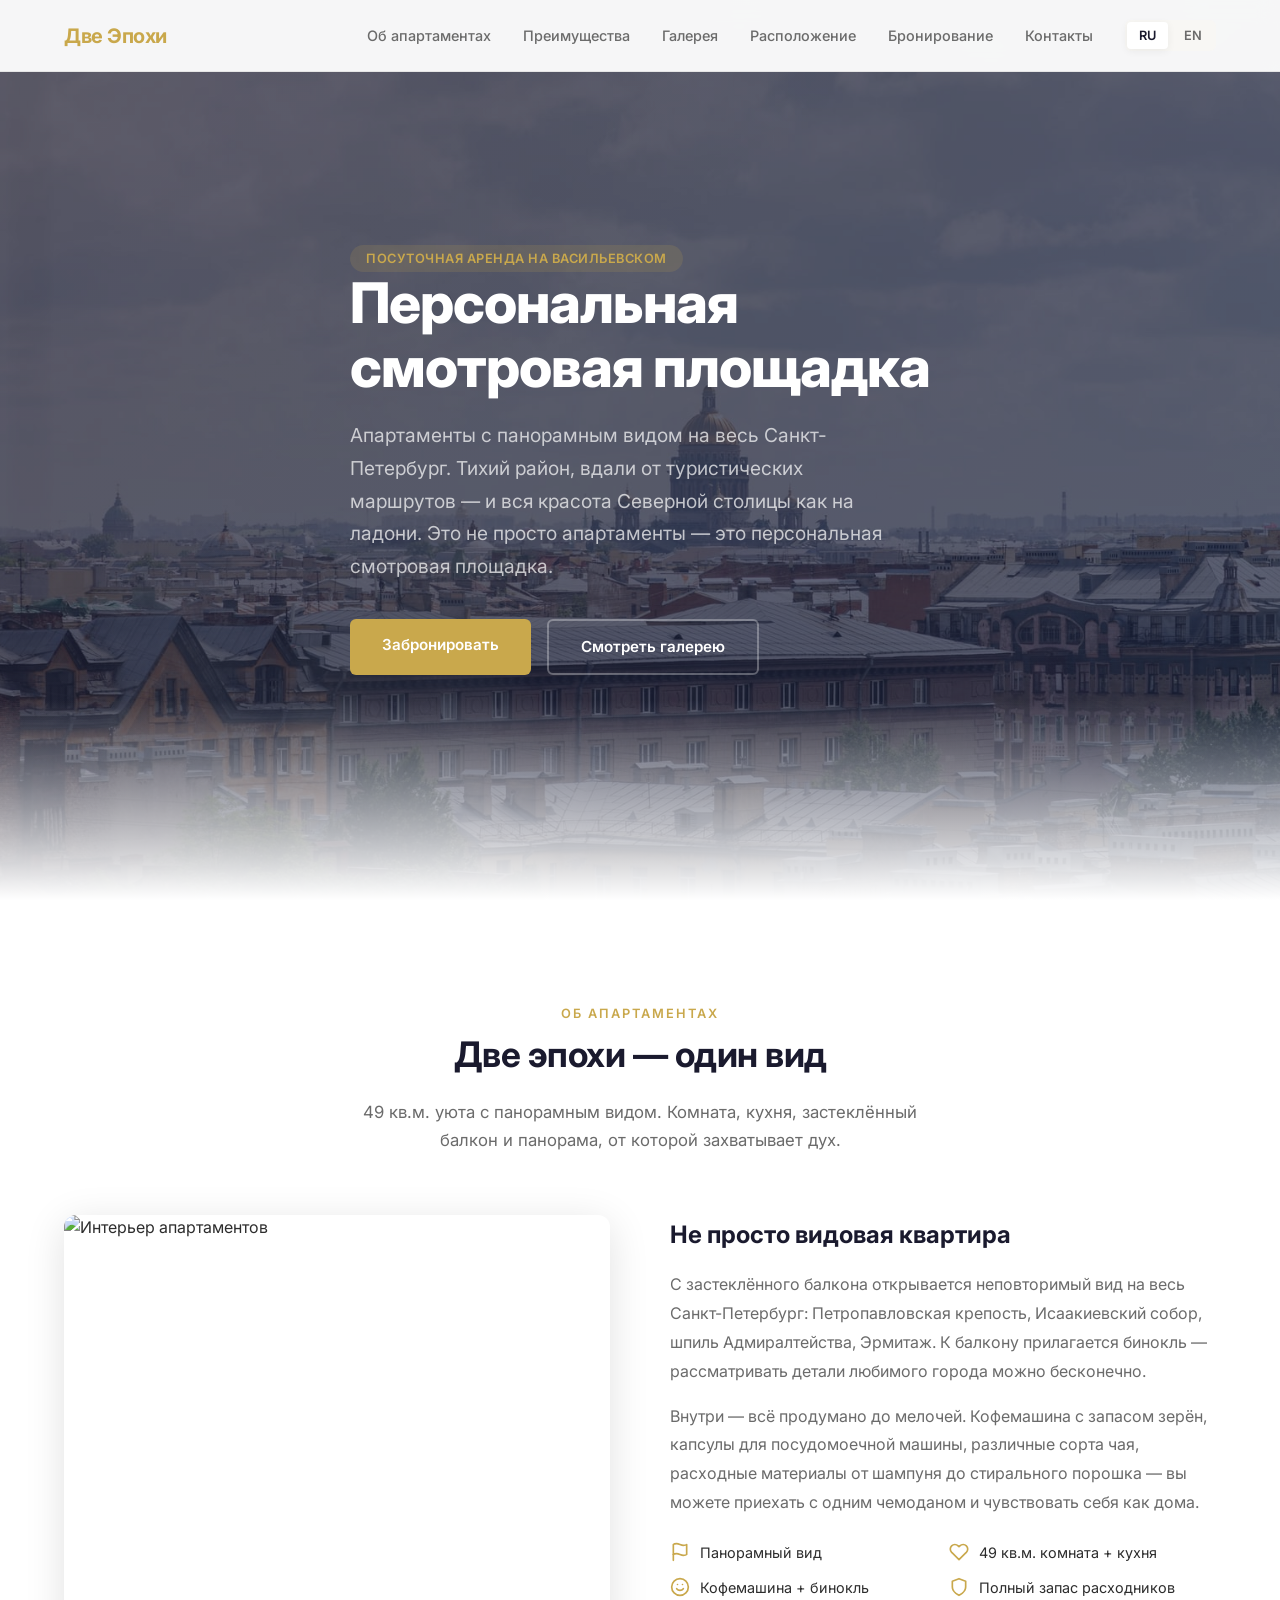
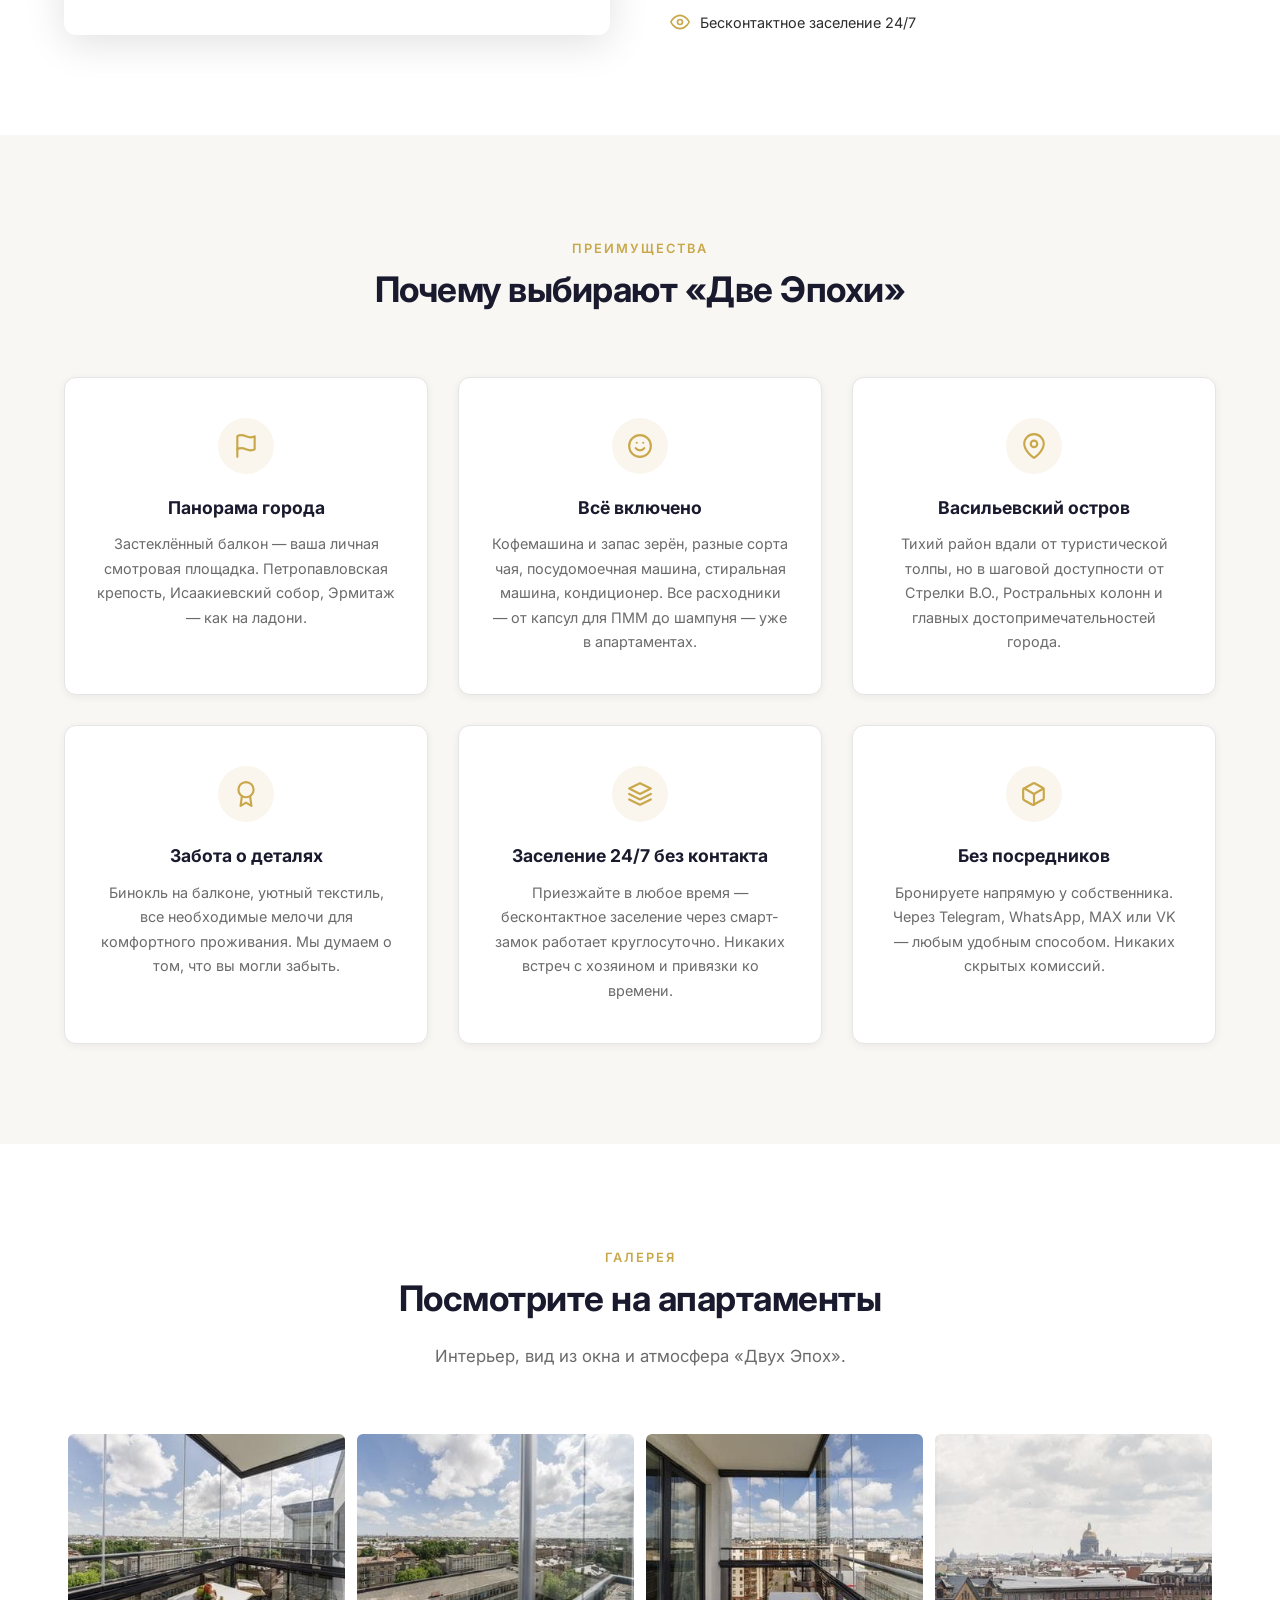
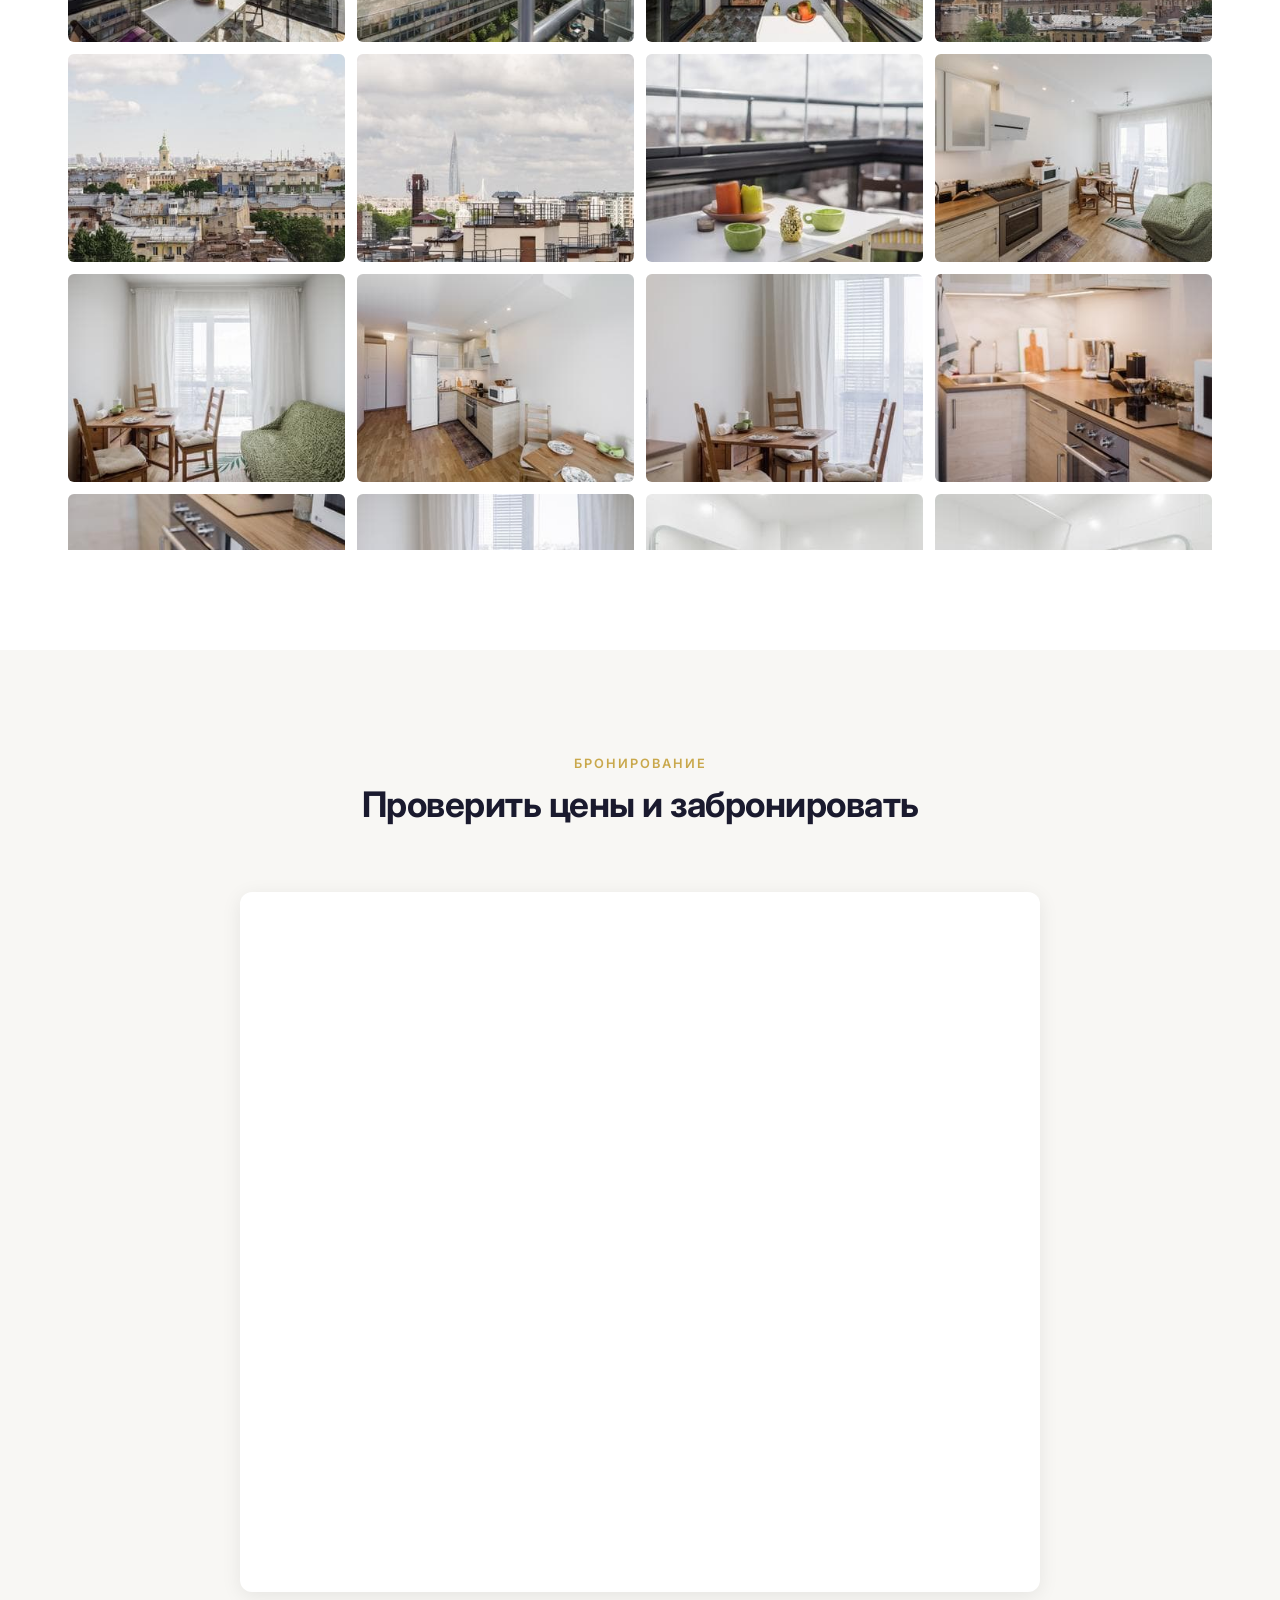
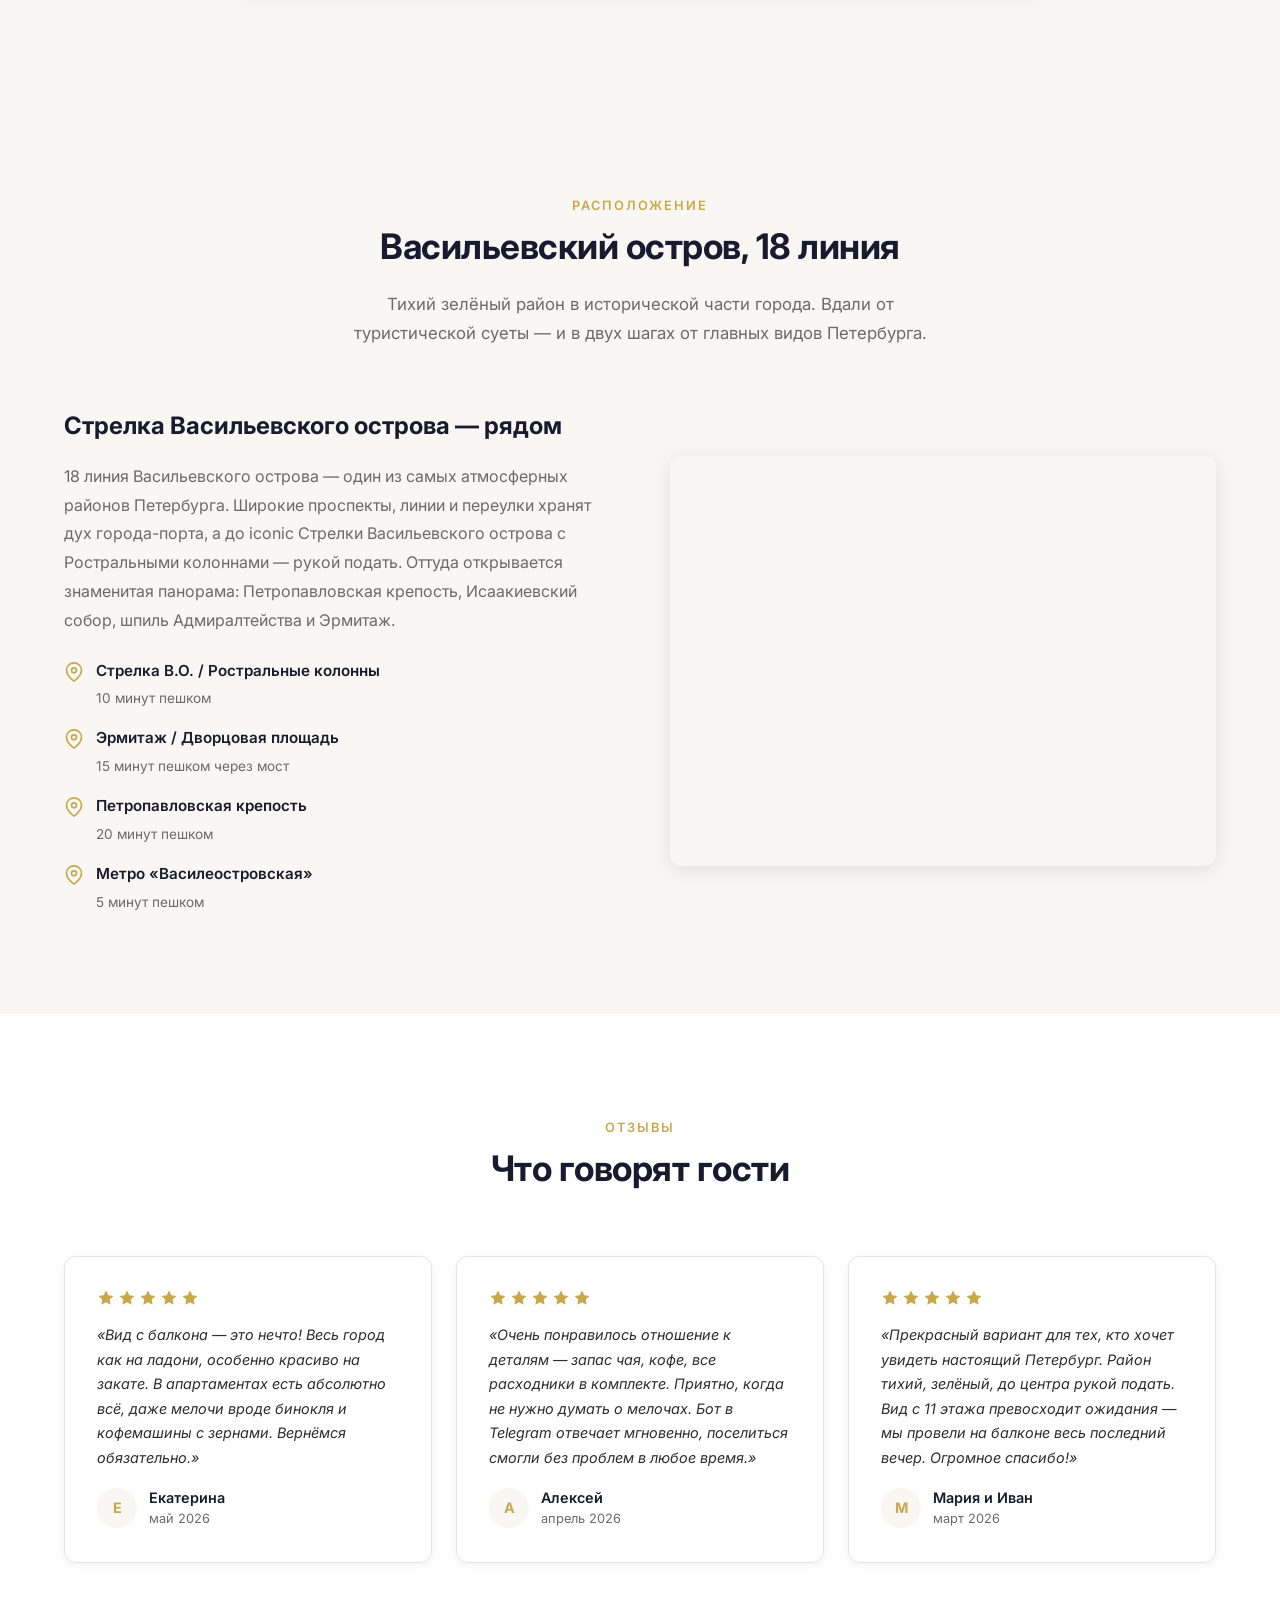
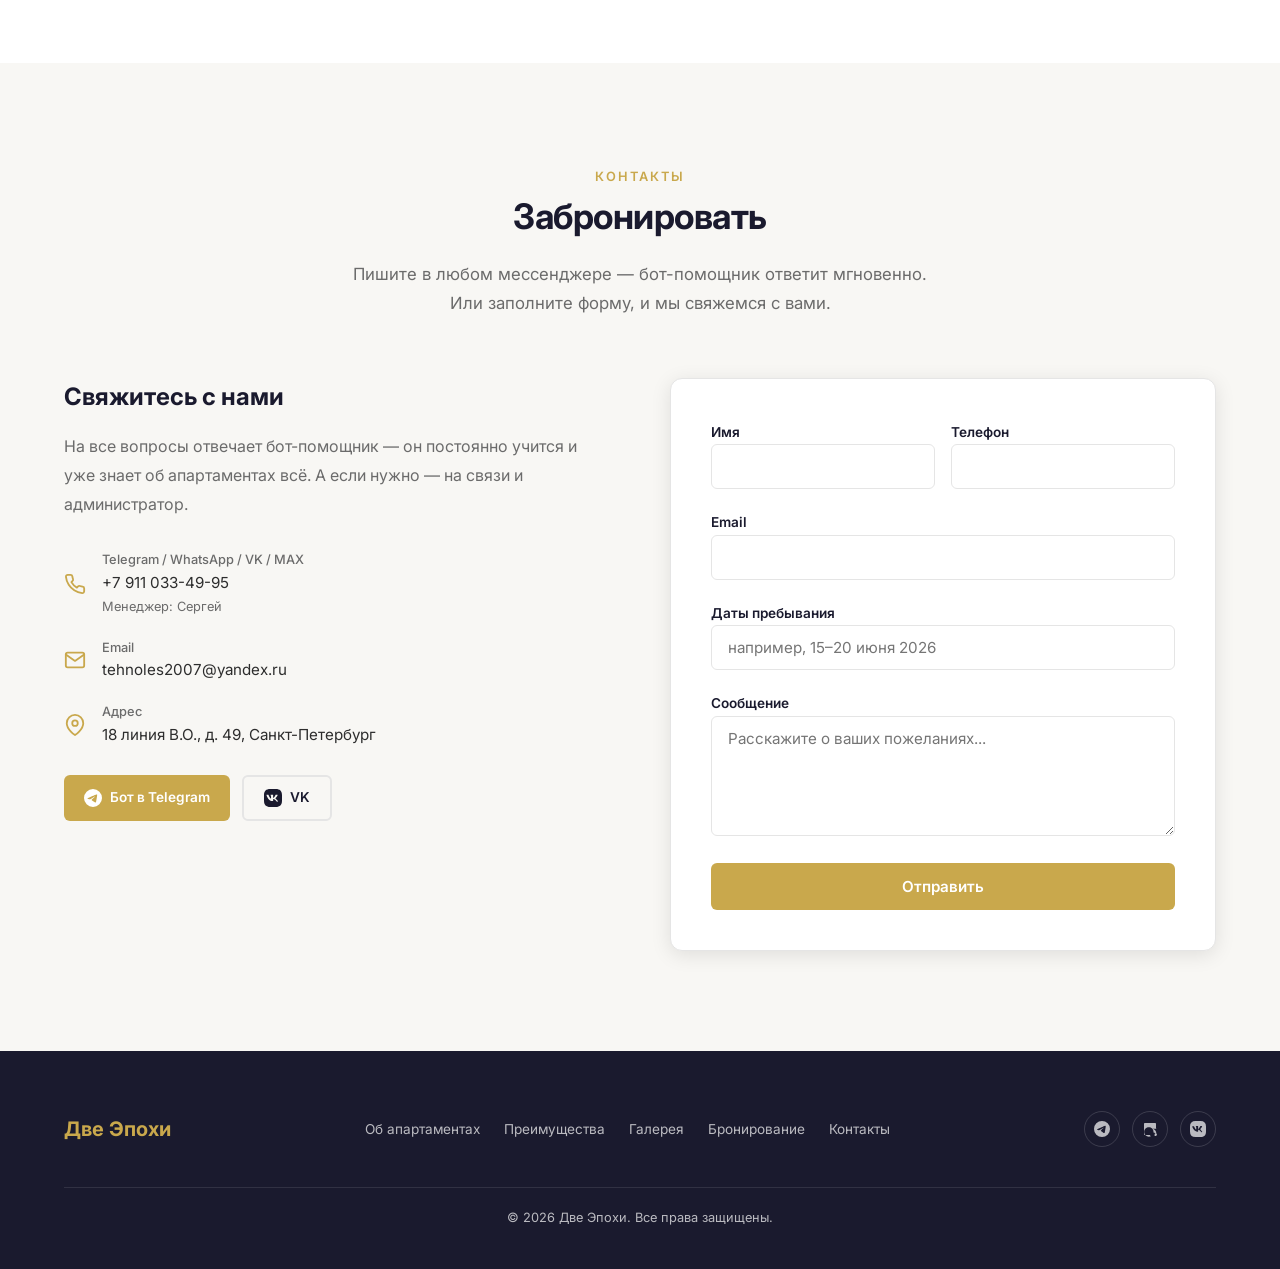
==== commit c7854995: "SEO-аудит: сжатие изображений (96%), JSON-LD, canonical, noopener, favicon, alt тексты" ====
--- a/index.html
+++ b/index.html
@@ -5,6 +5,88 @@
   <meta name="viewport" content="width=device-width, initial-scale=1.0">
   <title>Две Эпохи | Апартаменты на Васильевском острове</title>
   <meta name="description" content="Апартаменты на Васильевском острове, 18 линия. Панорамный вид на весь Санкт-Петербург. Посуточная аренда.">
+  <meta name="keywords" content="апартаменты Санкт-Петербург, Василеостровский район, посуточная аренда, Васильевский остров 18 линия, панорамный вид, TwoEras, Две Эпохи">
+  <meta property="og:title" content="Две Эпохи | Апартаменты на Васильевском острове">
+  <meta property="og:description" content="Апартаменты на Васильевском острове, 18 линия. Панорамный вид на весь Санкт-Петербург. Посуточная аренда.">
+  <meta property="og:image" content="https://tehnoles2021-lab.github.io/TwoEras/images/4-IMGP4016.jpg">
+  <meta property="og:url" content="https://tehnoles2021-lab.github.io/TwoEras/">
+  <meta property="og:type" content="website">
+  <meta property="og:locale" content="ru_RU">
+  <script type="application/ld+json">
+  {
+    "@context": "https://schema.org",
+    "@type": "Apartment",
+    "name": "Две Эпохи — TwoEras",
+    "description": "Апартаменты на Васильевском острове, 18 линия. Панорамный вид на весь Санкт-Петербург. Посуточная аренда.",
+    "url": "https://tehnoles2021-lab.github.io/TwoEras/",
+    "image": "https://tehnoles2021-lab.github.io/TwoEras/images/4-IMGP4016.jpg",
+    "numberOfBedrooms": 1,
+    "numberOfBathrooms": 1,
+    "floorSize": { "@type": "QuantitativeValue", "value": 49, "unitCode": "SQM" },
+    "accommodationCategory": "Residential",
+    "petsAllowed": false,
+    "smokingAllowed": false,
+    "amenityFeature": [
+      { "@type": "LocationFeatureSpecification", "name": "Панорамный вид" },
+      { "@type": "LocationFeatureSpecification", "name": "Бесконтактное заселение 24/7" },
+      { "@type": "LocationFeatureSpecification", "name": "Кофемашина" },
+      { "@type": "LocationFeatureSpecification", "name": "Wi-Fi" },
+      { "@type": "LocationFeatureSpecification", "name": "Кондиционер" }
+    ],
+    "address": {
+      "@type": "PostalAddress",
+      "addressLocality": "Санкт-Петербург",
+      "addressRegion": "Санкт-Петербург",
+      "streetAddress": "18 линия В.О., д. 49",
+      "addressCountry": "RU"
+    },
+    "geo": {
+      "@type": "GeoCoordinates",
+      "latitude": 59.94124,
+      "longitude": 30.260864
+    },
+    "offers": {
+      "@type": "Offer",
+      "availability": "https://schema.org/InStock",
+      "priceCurrency": "RUB",
+      "priceSpecification": {
+        "@type": "UnitPriceSpecification",
+        "priceType": "https://schema.org/PerNight"
+      }
+    },
+    "aggregateRating": {
+      "@type": "AggregateRating",
+      "ratingValue": "5",
+      "reviewCount": "3",
+      "bestRating": "5"
+    },
+    "review": [
+      {
+        "@type": "Review",
+        "author": { "@type": "Person", "name": "Екатерина" },
+        "datePublished": "2026-05",
+        "reviewBody": "Вид с балкона — это нечто! Весь город как на ладони, особенно красиво на закате."
+      },
+      {
+        "@type": "Review",
+        "author": { "@type": "Person", "name": "Алексей" },
+        "datePublished": "2026-04",
+        "reviewBody": "Очень понравилось отношение к деталям — запас чая, кофе, все расходники в комплекте."
+      },
+      {
+        "@type": "Review",
+        "author": { "@type": "Person", "name": "Мария и Иван" },
+        "datePublished": "2026-03",
+        "reviewBody": "Прекрасный вариант для тех, кто хочет увидеть настоящий Петербург."
+      }
+    ]
+  }
+  </script>
+  <link rel="alternate" hreflang="ru" href="https://tehnoles2021-lab.github.io/TwoEras/?lang=ru">
+  <link rel="alternate" hreflang="en" href="https://tehnoles2021-lab.github.io/TwoEras/?lang=en">
+  <link rel="alternate" hreflang="x-default" href="https://tehnoles2021-lab.github.io/TwoEras/">
+  <link rel="canonical" href="https://tehnoles2021-lab.github.io/TwoEras/">
+  <link rel="icon" type="image/svg+xml" href="data:image/svg+xml,%3Csvg xmlns='http://www.w3.org/2000/svg' viewBox='0 0 32 32'%3E%3Crect width='32' height='32' rx='6' fill='%231a1a2e'/%3E%3Ctext x='16' y='23' text-anchor='middle' font-size='18' fill='%23e8c563' font-family='serif'%3EДЭ%3C/text%3E%3C/svg%3E">
   <link rel="preconnect" href="https://fonts.googleapis.com">
   <link rel="preconnect" href="https://fonts.gstatic.com" crossorigin>
   <link href="https://fonts.googleapis.com/css2?family=Inter:wght@300;400;500;600;700;800&display=swap" rel="stylesheet">
@@ -242,7 +324,7 @@
         <svg viewBox="0 0 24 24" fill="none" stroke="currentColor" stroke-width="2.5" stroke-linecap="round" stroke-linejoin="round"><line x1="18" y1="6" x2="6" y2="18"/><line x1="6" y1="6" x2="18" y2="18"/></svg>
       </button>
       <span class="lightbox__hint">ESC &mdash; закрыть</span>
-      <img class="lightbox__img" id="lightboxImg" alt="">
+      <img class="lightbox__img" id="lightboxImg" alt="Полноразмерное изображение апартаментов">
     </div>
   </div>
 </section>
@@ -446,12 +528,12 @@
         </div>
 
         <div style="margin-top:28px;display:flex;flex-wrap:wrap;gap:12px">
-          <a href="https://t.me/TwoerasreceptionBot" target="_blank" class="btn btn--primary" style="font-size:0.85rem;padding:10px 20px">
+          <a href="https://t.me/TwoerasreceptionBot" target="_blank" rel="noopener noreferrer" class="btn btn--primary" style="font-size:0.85rem;padding:10px 20px">
             <svg viewBox="0 0 24 24" fill="currentColor" width="18" height="18"><path d="M11.944 0A12 12 0 000 12a12 12 0 0012 12 12 12 0 0012-12A12 12 0 0012 0a12 12 0 00-.056 0zm4.962 7.224c.1-.002.321.023.465.14a.506.506 0 01.171.325c.016.093.036.306.02.472-.18 1.898-.962 6.502-1.36 8.627-.168.9-.499 1.201-.82 1.23-.696.065-1.225-.46-1.9-.902-1.056-.693-1.653-1.124-2.678-1.8-1.185-.78-.417-1.21.258-1.91.177-.184 3.247-2.977 3.307-3.23.007-.032.014-.15-.056-.212s-.174-.041-.249-.024c-.106.024-1.793 1.14-5.061 3.345-.48.33-.913.49-1.302.48-.428-.008-1.252-.241-1.865-.44-.752-.245-1.349-.374-1.297-.789.027-.216.325-.437.893-.663 3.498-1.524 5.83-2.529 6.998-3.014 3.332-1.386 4.025-1.627 4.476-1.635z"/></svg>
             <span class="lang-ru">Бот в Telegram</span>
             <span class="lang-en">Telegram Bot</span>
           </a>
-          <a href="https://vk.com/club236998041" target="_blank" class="btn btn--outline" style="color:var(--color-primary);border-color:var(--color-border);font-size:0.85rem;padding:10px 20px">
+          <a href="https://vk.com/club236998041" target="_blank" rel="noopener noreferrer" class="btn btn--outline" style="color:var(--color-primary);border-color:var(--color-border);font-size:0.85rem;padding:10px 20px">
             <svg viewBox="0 0 24 24" fill="currentColor" width="18" height="18"><path d="M15.684 0H8.316C2.755 0 0 2.755 0 8.316v7.368C0 21.245 2.755 24 8.316 24h7.368C21.245 24 24 21.245 24 15.684V8.316C24 2.755 21.245 0 15.684 0zm3.6 16.949h-1.579c-.706 0-.916-.545-2.642-2.296-1.327-1.302-1.903-1.438-2.216-1.438-.452 0-.578.125-.578.62v1.615c0 .43-.138.659-1.241.659-1.847 0-3.909-1.145-5.347-3.252-1.819-2.478-2.284-4.319-2.284-4.695 0-.209.106-.394.413-.394h1.584c.433 0 .596.186.77.659.857 2.348 2.307 4.4 2.892 4.4.224 0 .326-.101.326-.659v-2.588c-.073-1.129-.662-1.221-.662-1.632 0-.197.153-.394.399-.394h2.545c.378 0 .507.186.507.61v3.287c0 .376.164.507.267.507.222 0 .4-.131.798-.528 1.224-1.341 2.089-3.398 2.089-3.398.113-.244.283-.367.716-.367h1.584c.474 0 .574.239.474.563-.23.984-2.565 3.827-2.565 3.827-.199.309-.282.463 0 .807.196.239.837.802 1.253 1.264.763.818 1.340 1.484 1.503 1.941.163.46-.08.701-.557.701z"/></svg>
             <span class="lang-ru">VK</span>
             <span class="lang-en">VK</span>
@@ -516,13 +598,13 @@
         <a href="#contact" class="lang-en">Contact</a>
       </div>
       <div class="footer__social">
-        <a href="https://t.me/apartDveEpohi" target="_blank" aria-label="Telegram">
+        <a href="https://t.me/apartDveEpohi" target="_blank" rel="noopener noreferrer" aria-label="Telegram">
           <svg viewBox="0 0 24 24" fill="currentColor"><path d="M11.944 0A12 12 0 000 12a12 12 0 0012 12 12 12 0 0012-12A12 12 0 0012 0a12 12 0 00-.056 0zm4.962 7.224c.1-.002.321.023.465.14a.506.506 0 01.171.325c.016.093.036.306.02.472-.18 1.898-.962 6.502-1.36 8.627-.168.9-.499 1.201-.82 1.23-.696.065-1.225-.46-1.9-.902-1.056-.693-1.653-1.124-2.678-1.8-1.185-.78-.417-1.21.258-1.91.177-.184 3.247-2.977 3.307-3.23.007-.032.014-.15-.056-.212s-.174-.041-.249-.024c-.106.024-1.793 1.14-5.061 3.345-.48.33-.913.49-1.302.48-.428-.008-1.252-.241-1.865-.44-.752-.245-1.349-.374-1.297-.789.027-.216.325-.437.893-.663 3.498-1.524 5.83-2.529 6.998-3.014 3.332-1.386 4.025-1.627 4.476-1.635z"/></svg>
         </a>
-        <a href="https://t.me/TwoerasreceptionBot" target="_blank" aria-label="Telegram Bot">
+        <a href="https://t.me/TwoerasreceptionBot" target="_blank" rel="noopener noreferrer" aria-label="Telegram Bot">
           <svg viewBox="0 0 24 24" fill="currentColor"><path d="M21.928 11.607c-.202-.488-.635-.605-.928-.5V4.5c0-.825-.668-1.5-1.492-1.5H4.492C3.668 3 3 3.675 3 4.5v15c0 .825.668 1.5 1.492 1.5h7.284c.38.764.985 1.359 1.712 1.775-.974.425-2.06.683-3.206.683-3.859 0-7-3.14-7-7s3.141-7 7-7 7 3.14 7 7c0 .386-.039.762-.101 1.126.413-.172.866-.223 1.313-.113.914.225 1.647.957 1.872 1.871C18.558 18.836 19 19.68 19 20.5c0 .551-.224 1.051-.586 1.413.42.301.927.527 1.478.587.273.03.544-.006.797-.068.441-.111.837-.348 1.167-.678.359-.359.574-.823.574-1.354 0-.531-.215-.995-.574-1.354-.114-.114-.243-.211-.38-.293.006-.109.024-.215.024-.324 0-3.444-2.554-6.359-5.9-6.821v-.001z"/></svg>
         </a>
-        <a href="https://vk.com/club236998041" target="_blank" aria-label="VK">
+        <a href="https://vk.com/club236998041" target="_blank" rel="noopener noreferrer" aria-label="VK">
           <svg viewBox="0 0 24 24" fill="currentColor"><path d="M15.684 0H8.316C2.755 0 0 2.755 0 8.316v7.368C0 21.245 2.755 24 8.316 24h7.368C21.245 24 24 21.245 24 15.684V8.316C24 2.755 21.245 0 15.684 0zm3.6 16.949h-1.579c-.706 0-.916-.545-2.642-2.296-1.327-1.302-1.903-1.438-2.216-1.438-.452 0-.578.125-.578.62v1.615c0 .43-.138.659-1.241.659-1.847 0-3.909-1.145-5.347-3.252-1.819-2.478-2.284-4.319-2.284-4.695 0-.209.106-.394.413-.394h1.584c.433 0 .596.186.77.659.857 2.348 2.307 4.4 2.892 4.4.224 0 .326-.101.326-.659v-2.588c-.073-1.129-.662-1.221-.662-1.632 0-.197.153-.394.399-.394h2.545c.378 0 .507.186.507.61v3.287c0 .376.164.507.267.507.222 0 .4-.131.798-.528 1.224-1.341 2.089-3.398 2.089-3.398.113-.244.283-.367.716-.367h1.584c.474 0 .574.239.474.563-.23.984-2.565 3.827-2.565 3.827-.199.309-.282.463 0 .807.196.239.837.802 1.253 1.264.763.818 1.340 1.484 1.503 1.941.163.46-.08.701-.557.701z"/></svg>
         </a>
       </div>
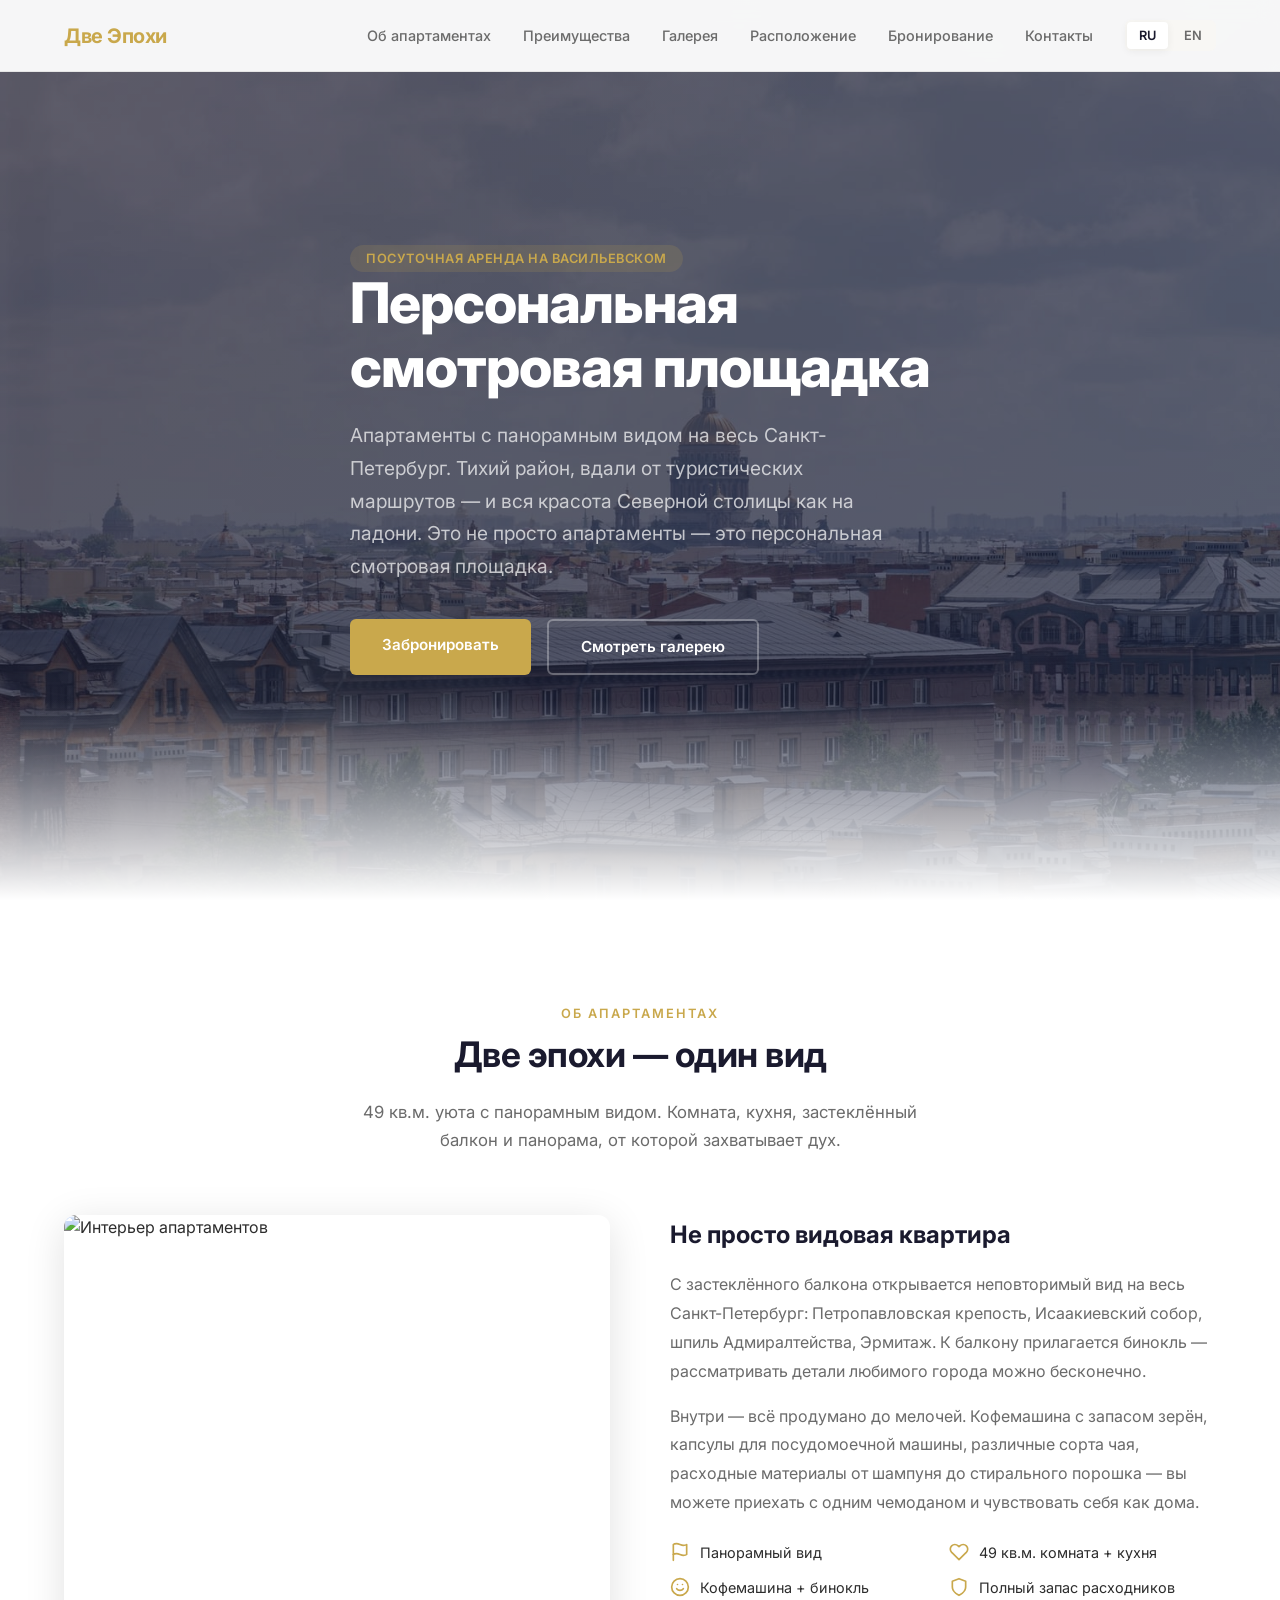
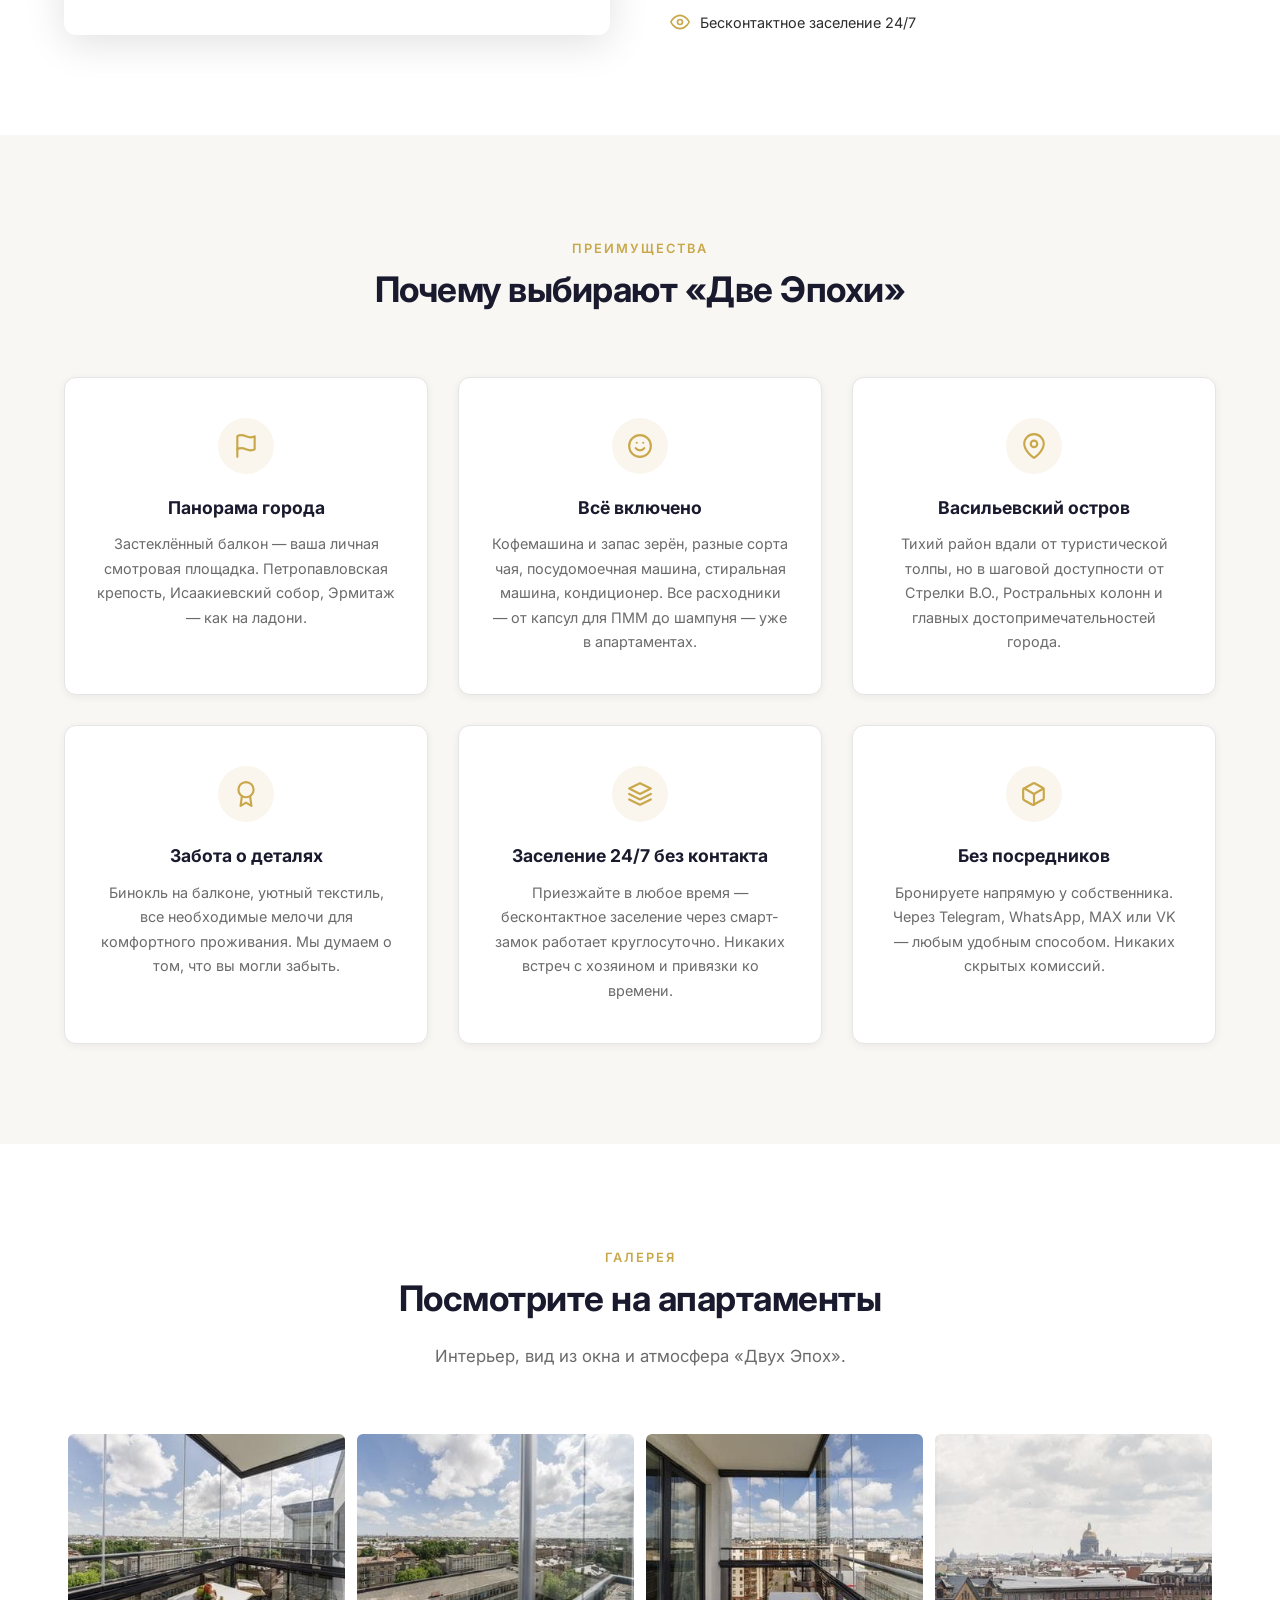
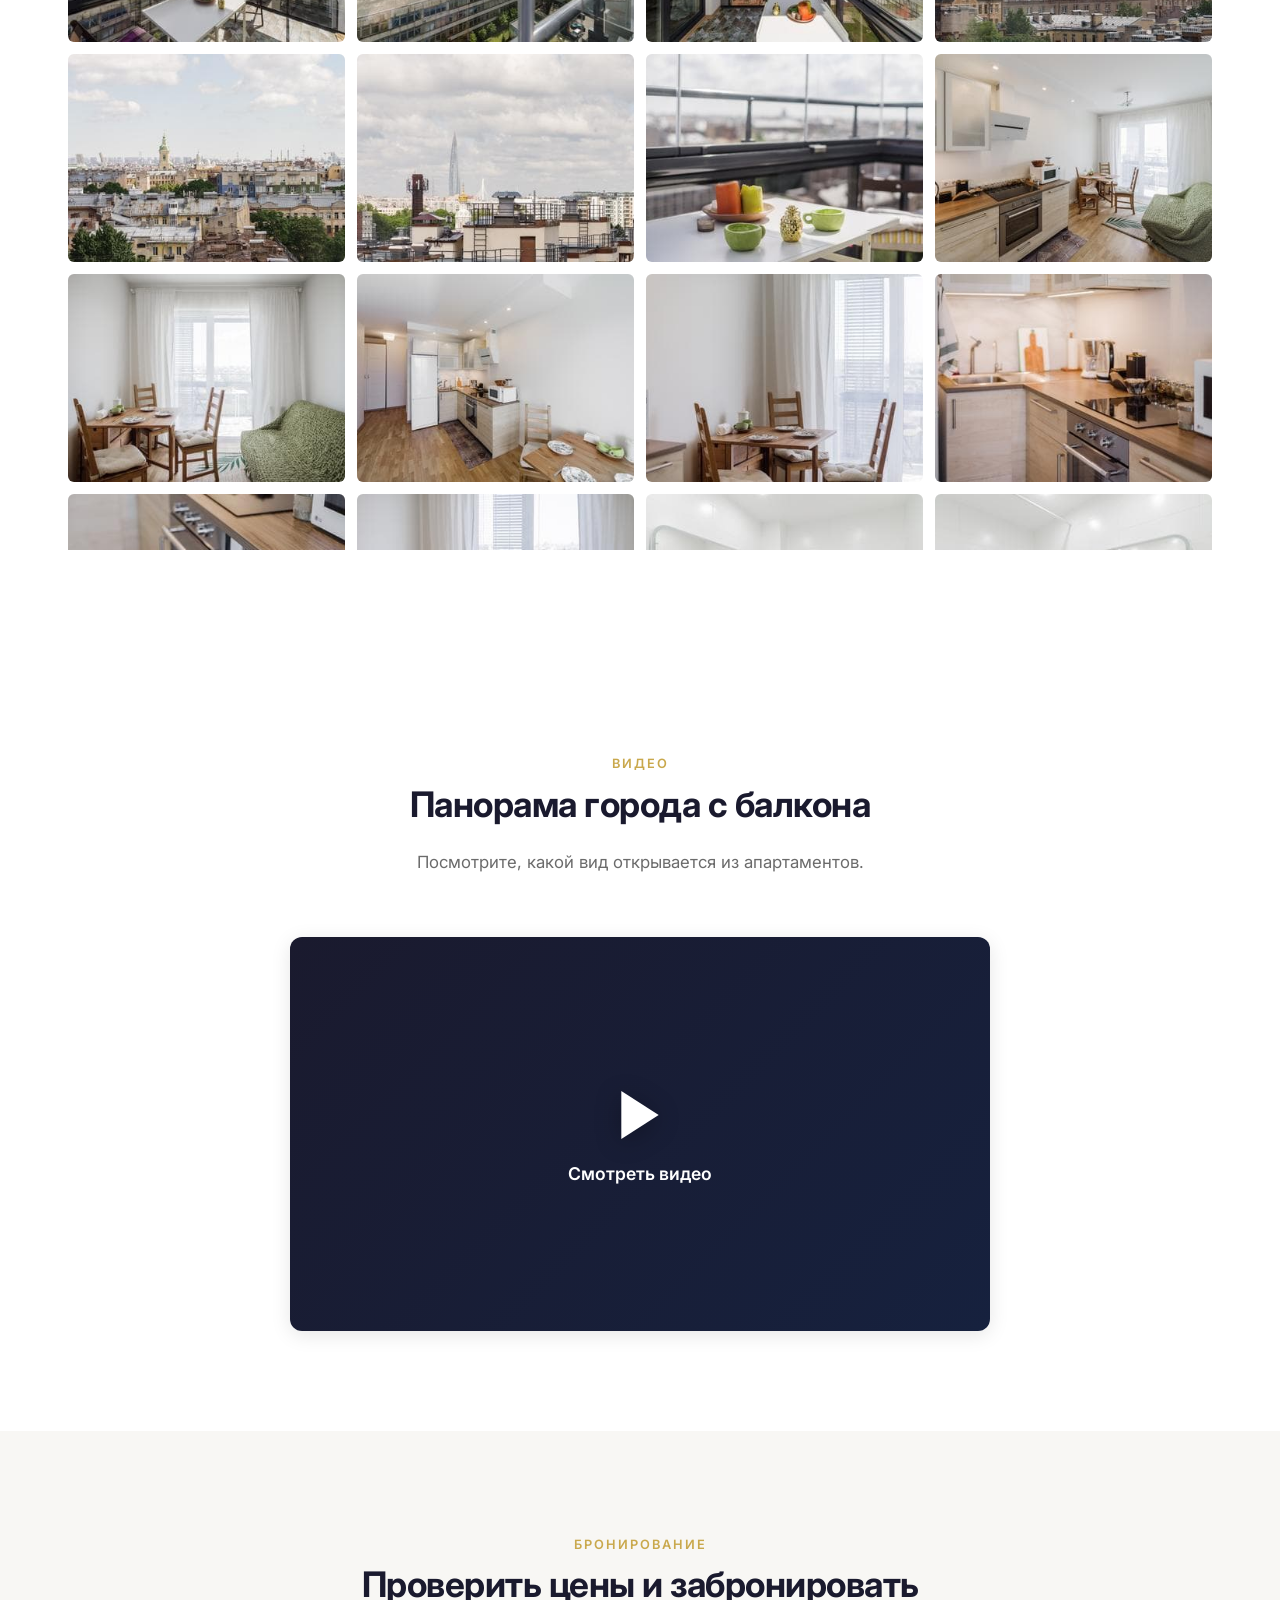
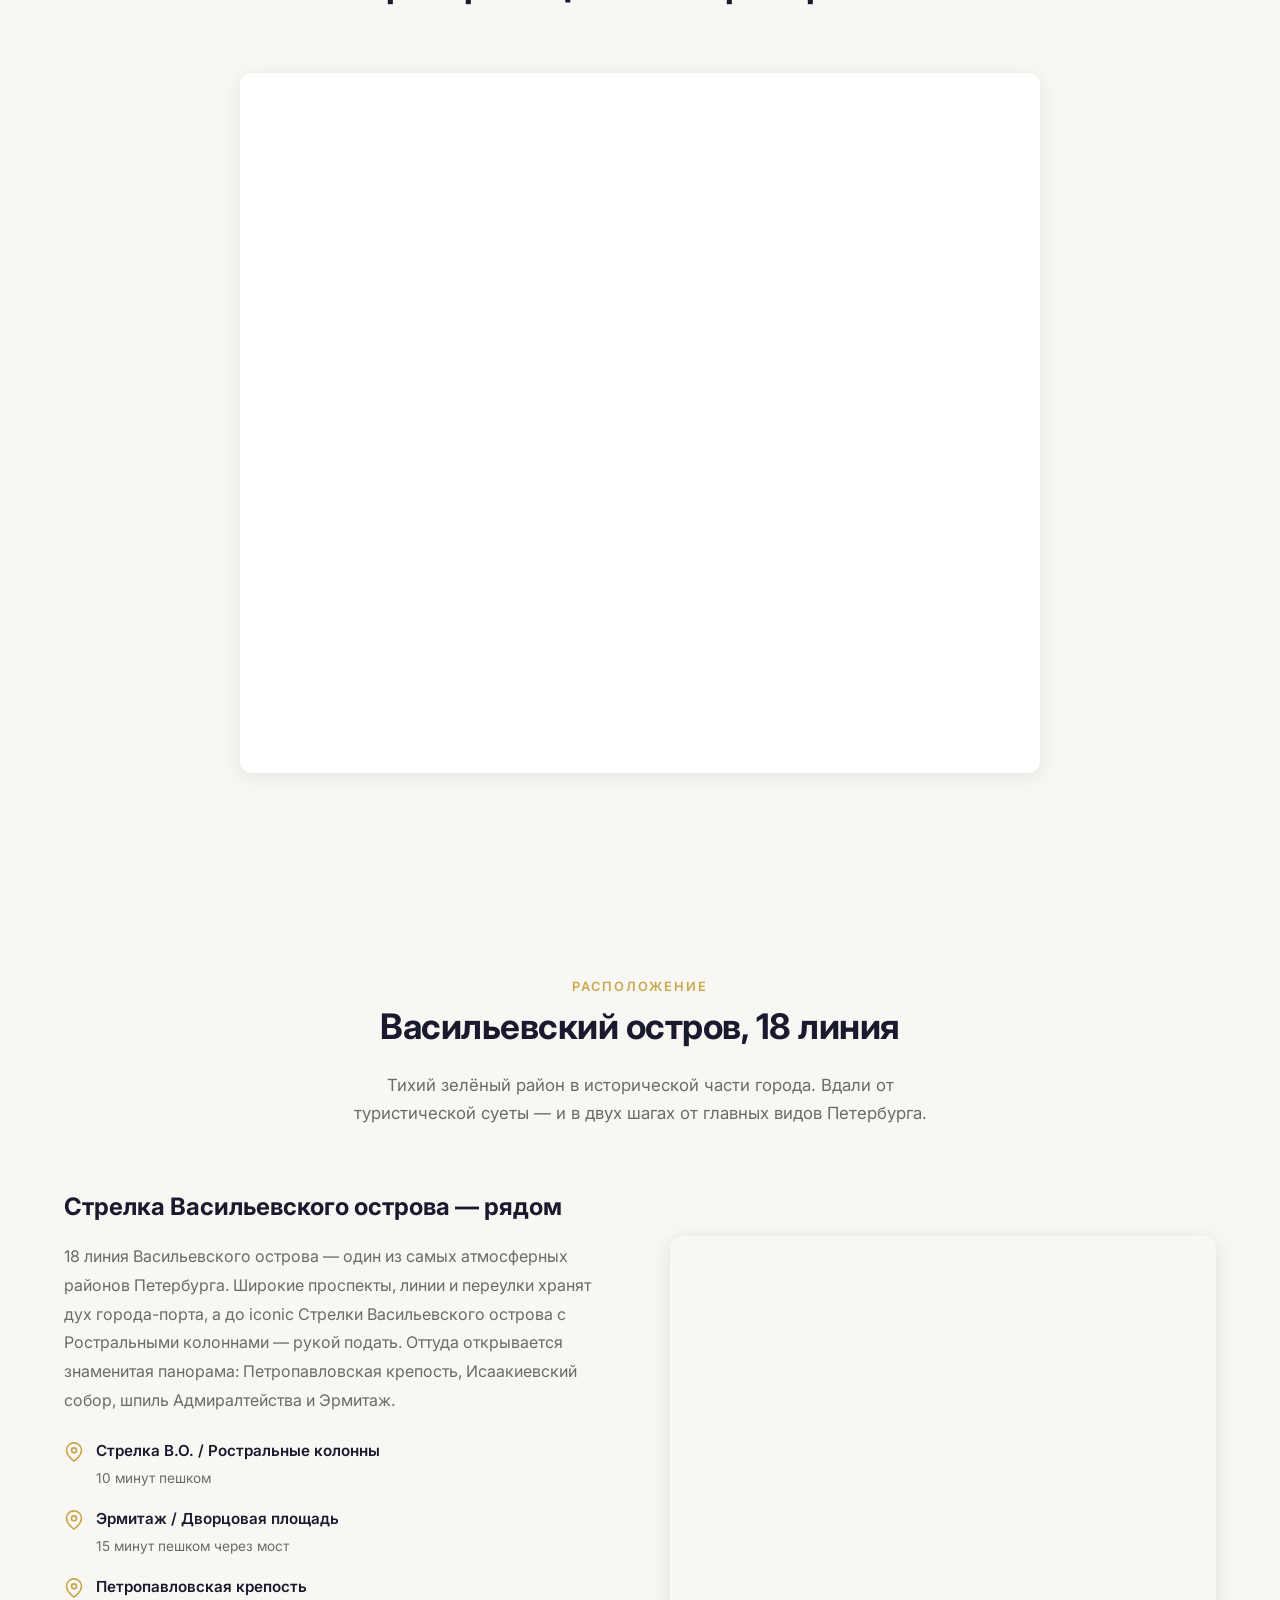
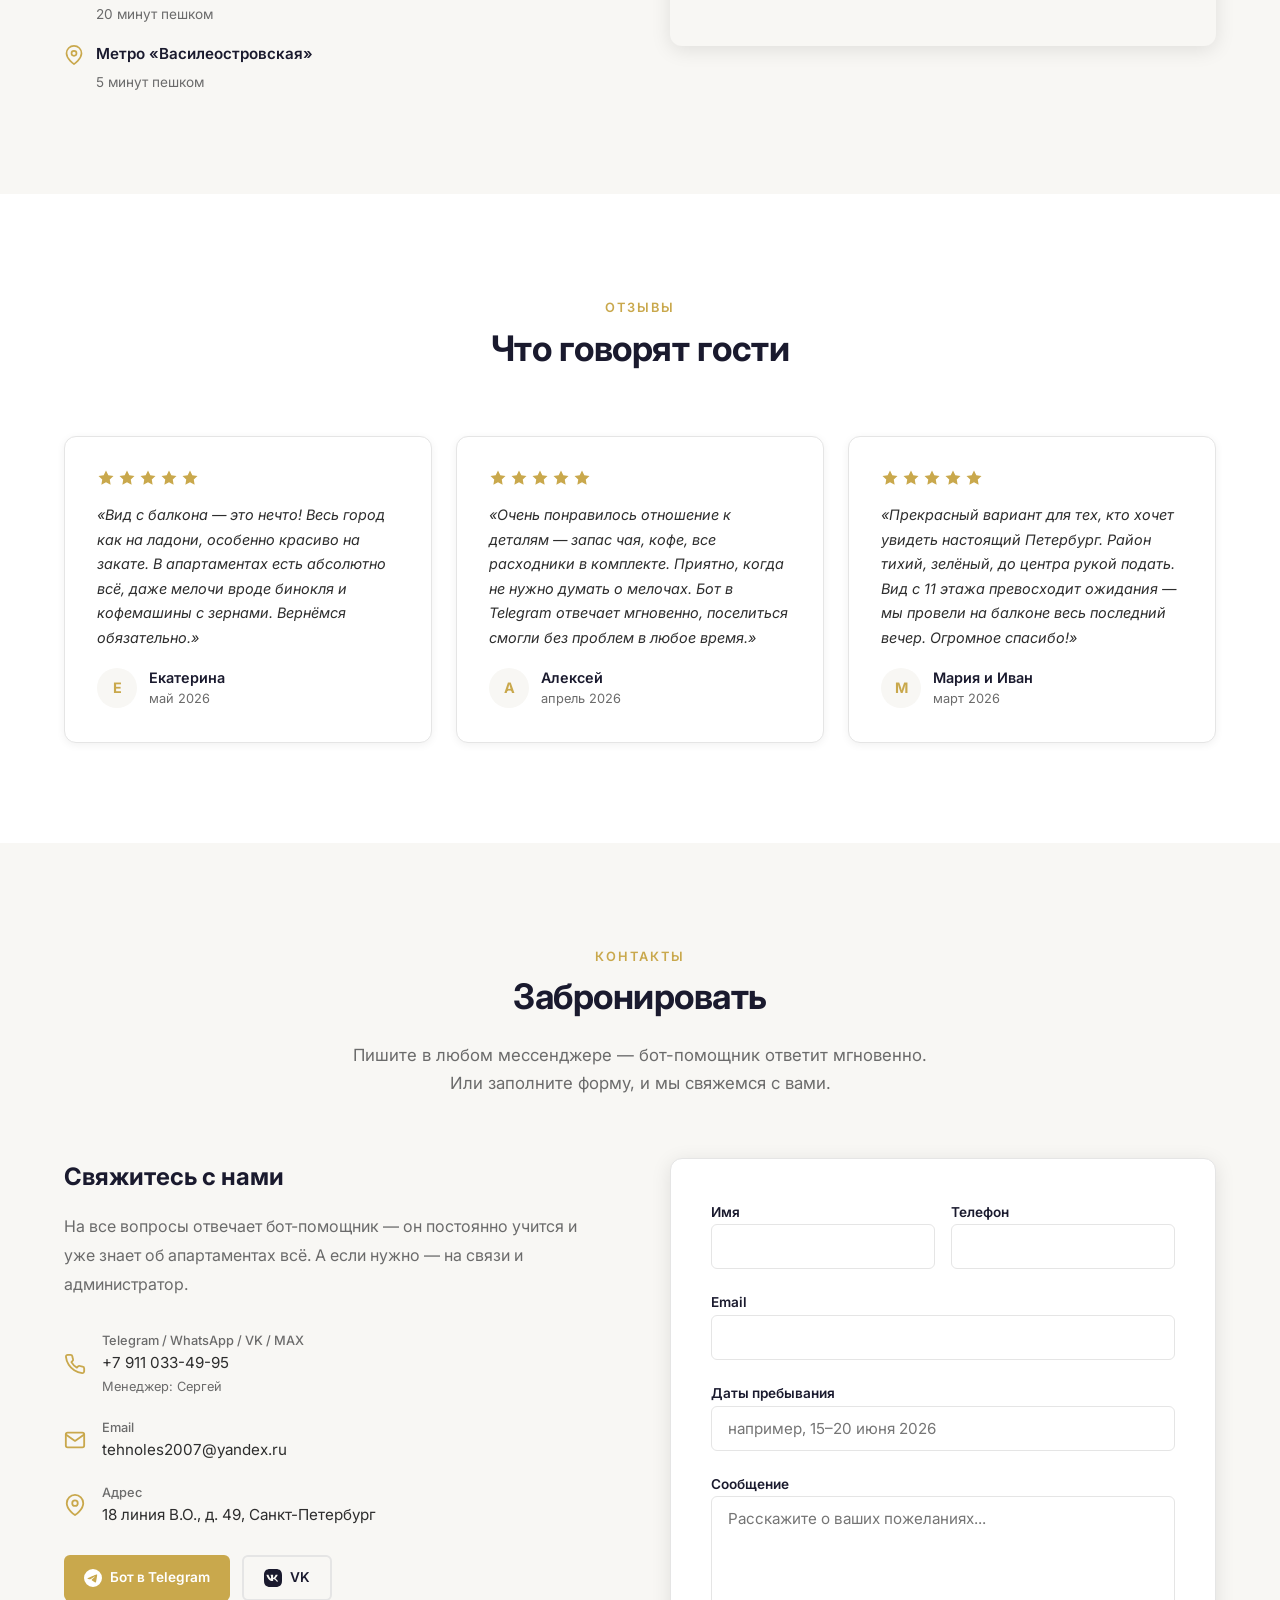
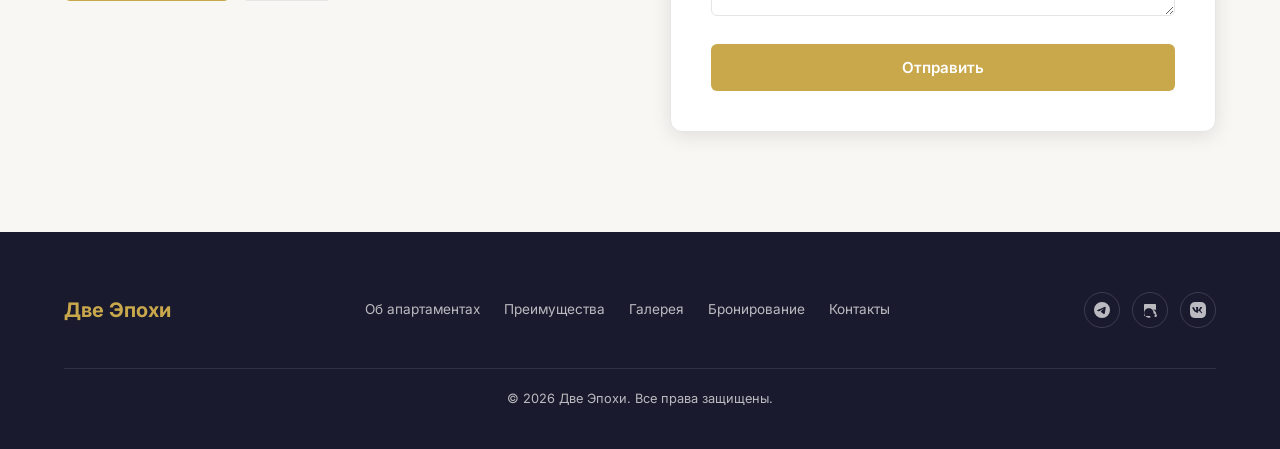
==== commit b38801e5: "feat: отправить заявки формы в Telegram через Cloudflare Worker - Переписан cloudflare-worker.js: Se" ====
--- a/index.html
+++ b/index.html
@@ -82,8 +82,8 @@
     ]
   }
   </script>
-  <link rel="alternate" hreflang="ru" href="https://tehnoles2021-lab.github.io/TwoEras/?lang=ru">
-  <link rel="alternate" hreflang="en" href="https://tehnoles2021-lab.github.io/TwoEras/?lang=en">
+  <link rel="alternate" hreflang="ru" href="https://tehnoles2021-lab.github.io/TwoEras/">
+  <link rel="alternate" hreflang="en" href="https://tehnoles2021-lab.github.io/TwoEras/en/">
   <link rel="alternate" hreflang="x-default" href="https://tehnoles2021-lab.github.io/TwoEras/">
   <link rel="canonical" href="https://tehnoles2021-lab.github.io/TwoEras/">
   <link rel="icon" type="image/svg+xml" href="data:image/svg+xml,%3Csvg xmlns='http://www.w3.org/2000/svg' viewBox='0 0 32 32'%3E%3Crect width='32' height='32' rx='6' fill='%231a1a2e'/%3E%3Ctext x='16' y='23' text-anchor='middle' font-size='18' fill='%23e8c563' font-family='serif'%3EДЭ%3C/text%3E%3C/svg%3E">
@@ -329,6 +329,37 @@
   </div>
 </section>
 
+<!-- ===== Video ===== -->
+<section class="section" id="video">
+  <div class="container">
+    <div class="section__header">
+      <span class="section__label lang-ru">Видео</span>
+      <span class="section__label lang-en">Video Tour</span>
+      <h2 class="section__title lang-ru">Панорама города с балкона</h2>
+      <h2 class="section__title lang-en">City Panorama from the Balcony</h2>
+      <p class="section__desc lang-ru">Посмотрите, какой вид открывается из апартаментов.</p>
+      <p class="section__desc lang-en">See the view that awaits you from the apartment.</p>
+    </div>
+    <div class="video__card" id="videoCard">
+      <button class="video__btn" id="videoPlayBtn">
+        <svg viewBox="0 0 24 24" fill="currentColor" width="64" height="64"><polygon points="5 3 19 12 5 21 5 3"/></svg>
+        <span class="lang-ru">Смотреть видео</span>
+        <span class="lang-en">Watch Video</span>
+      </button>
+    </div>
+  </div>
+</section>
+
+<!-- ===== Video Overlay ===== -->
+<div class="video-overlay" id="videoOverlay">
+  <button class="video-overlay__close" id="videoClose">
+    <svg viewBox="0 0 24 24" fill="none" stroke="currentColor" stroke-width="2.5"><line x1="18" y1="6" x2="6" y2="18"/><line x1="6" y1="6" x2="18" y2="18"/></svg>
+  </button>
+  <video class="video-overlay__video" id="videoEl" controls preload="metadata">
+    <source src="video/Lodg.mp4" type="video/mp4">
+  </video>
+</div>
+
 <!-- ===== Booking ===== -->
 <section class="section section--alt" id="booking">
   <div class="container">
--- a/css/style.css
+++ b/css/style.css
@@ -479,6 +479,115 @@
   transform: scale(1.05);
 }
 
+/* ===== Video section ===== */
+.video__card {
+  position: relative;
+  max-width: 700px;
+  margin: 0 auto;
+  border-radius: var(--radius);
+  overflow: hidden;
+  box-shadow: var(--shadow-md);
+  background: linear-gradient(135deg, var(--color-primary) 0%, #16213e 100%);
+  aspect-ratio: 16/9;
+  display: flex;
+  align-items: center;
+  justify-content: center;
+  cursor: pointer;
+}
+
+.video__btn {
+  display: flex;
+  flex-direction: column;
+  align-items: center;
+  gap: 16px;
+  background: none;
+  border: none;
+  color: var(--color-white);
+  cursor: pointer;
+  font-family: var(--font-main);
+  font-size: 1.1rem;
+  font-weight: 600;
+  padding: 40px;
+  transition: var(--transition);
+}
+
+.video__btn svg {
+  transition: var(--transition);
+  filter: drop-shadow(0 4px 12px rgba(0,0,0,0.3));
+}
+
+.video__btn:hover svg {
+  transform: scale(1.1);
+  filter: drop-shadow(0 6px 20px rgba(0,0,0,0.4));
+}
+
+.video__btn:hover {
+  color: var(--color-accent);
+}
+
+/* ===== Video overlay ===== */
+.video-overlay {
+  display: none;
+  position: fixed;
+  z-index: 3000;
+  inset: 0;
+  background: rgba(0,0,0,0.93);
+  align-items: center;
+  justify-content: center;
+  padding: 40px;
+}
+
+.video-overlay.open {
+  display: flex;
+}
+
+.video-overlay__close {
+  position: fixed;
+  top: 16px;
+  right: 16px;
+  z-index: 3001;
+  width: 44px;
+  height: 44px;
+  border: none;
+  background: rgba(0,0,0,0.4);
+  backdrop-filter: blur(4px);
+  border-radius: 50%;
+  color: rgba(255,255,255,0.85);
+  cursor: pointer;
+  display: flex;
+  align-items: center;
+  justify-content: center;
+  transition: var(--transition);
+}
+
+.video-overlay__close:hover {
+  background: rgba(0,0,0,0.6);
+  color: #fff;
+}
+
+.video-overlay__close svg {
+  width: 22px;
+  height: 22px;
+}
+
+.video-overlay__video {
+  max-width: 90vw;
+  max-height: 85vh;
+  width: 100%;
+  border-radius: 8px;
+  box-shadow: 0 0 60px rgba(0,0,0,0.5);
+}
+
+@media (max-width: 768px) {
+  .video-overlay {
+    padding: 16px;
+  }
+  .video-overlay__video {
+    max-width: 98vw;
+    max-height: 50vh;
+  }
+}
+
 /* ===== Lightbox ===== */
 .lightbox {
   display: none;
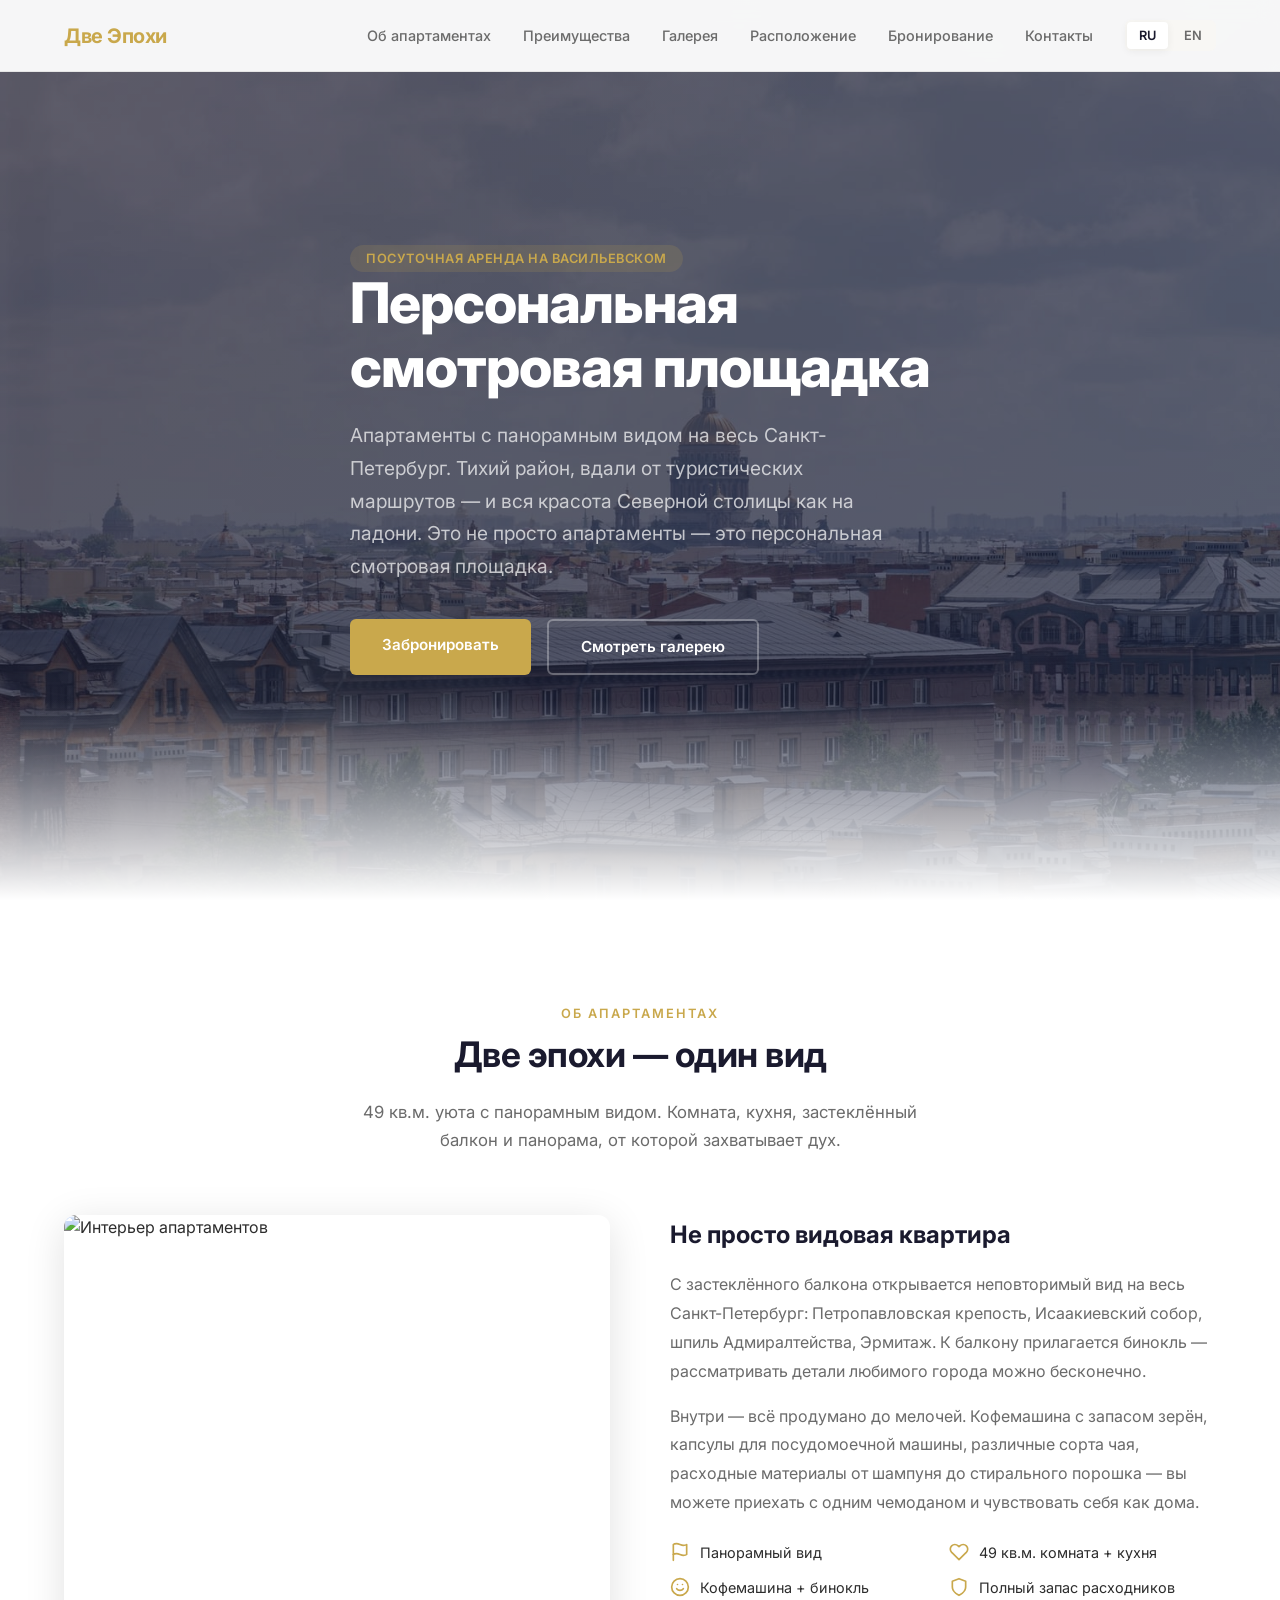
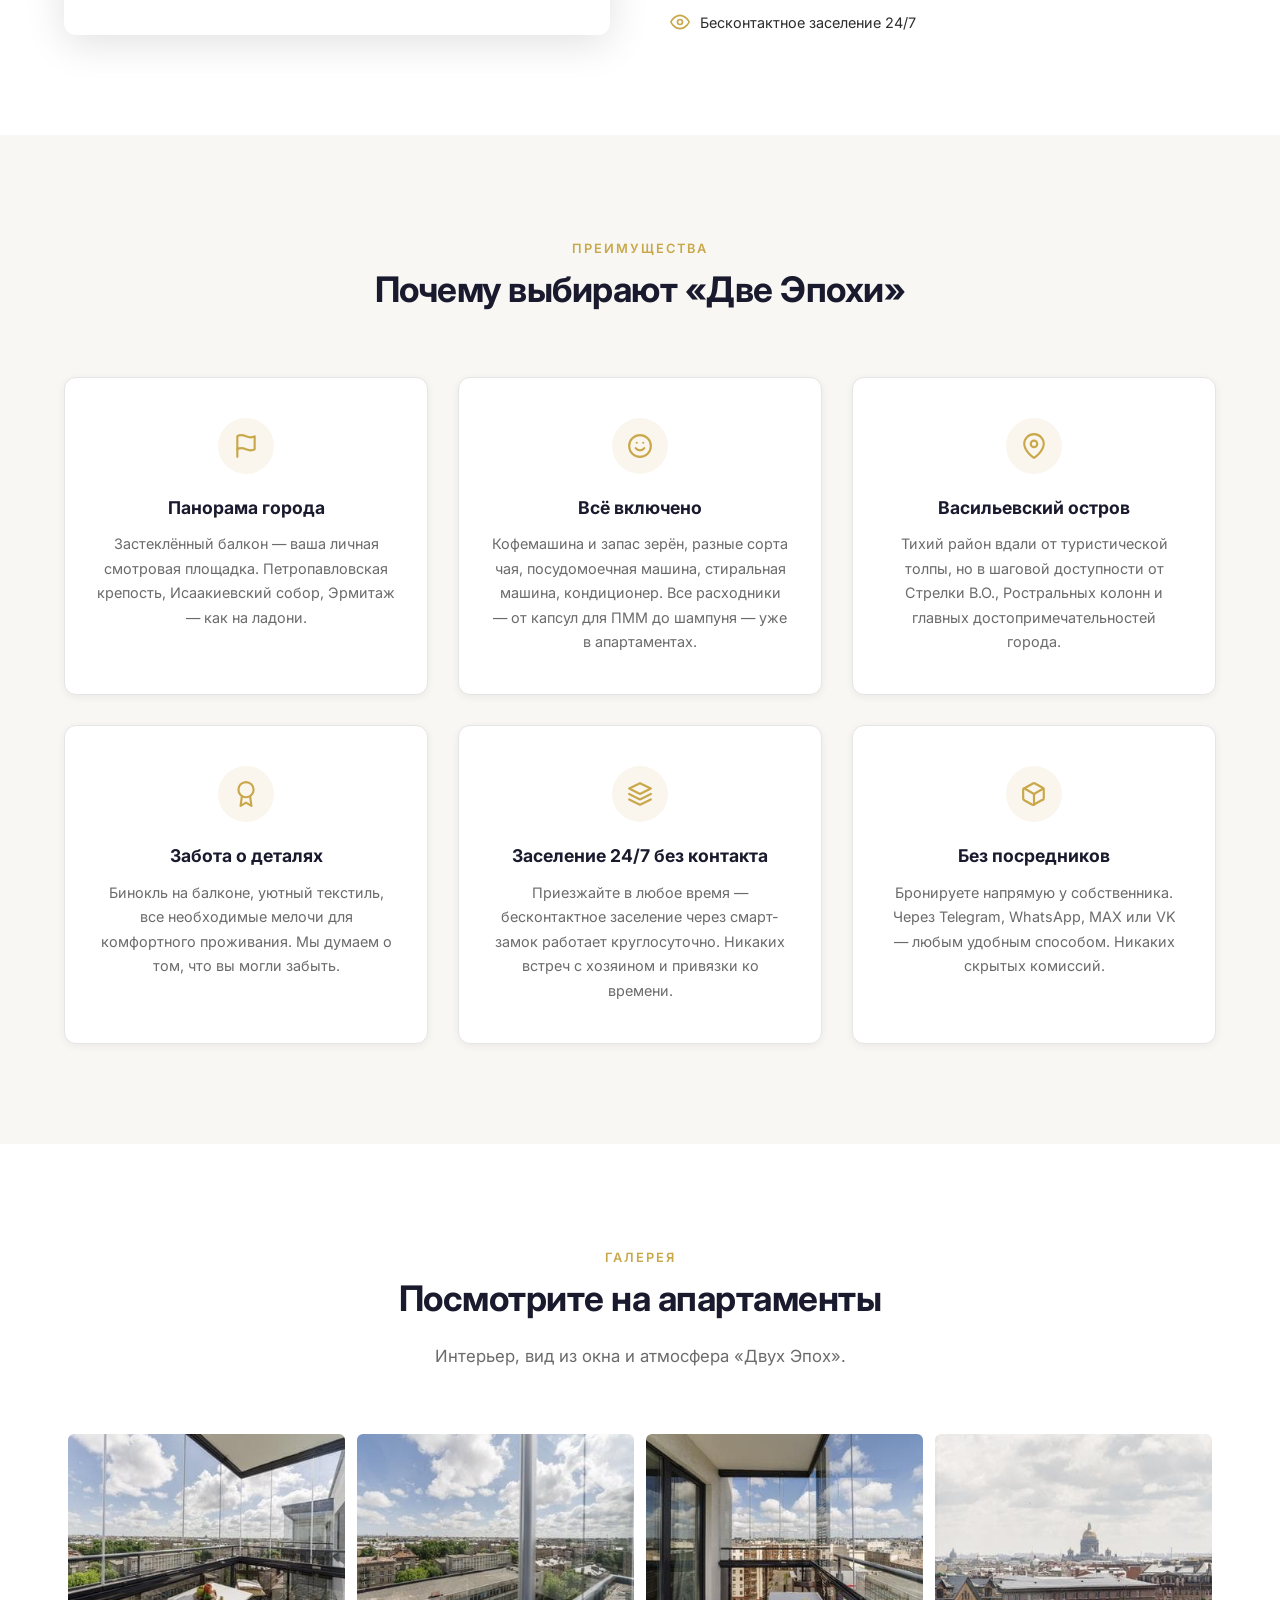
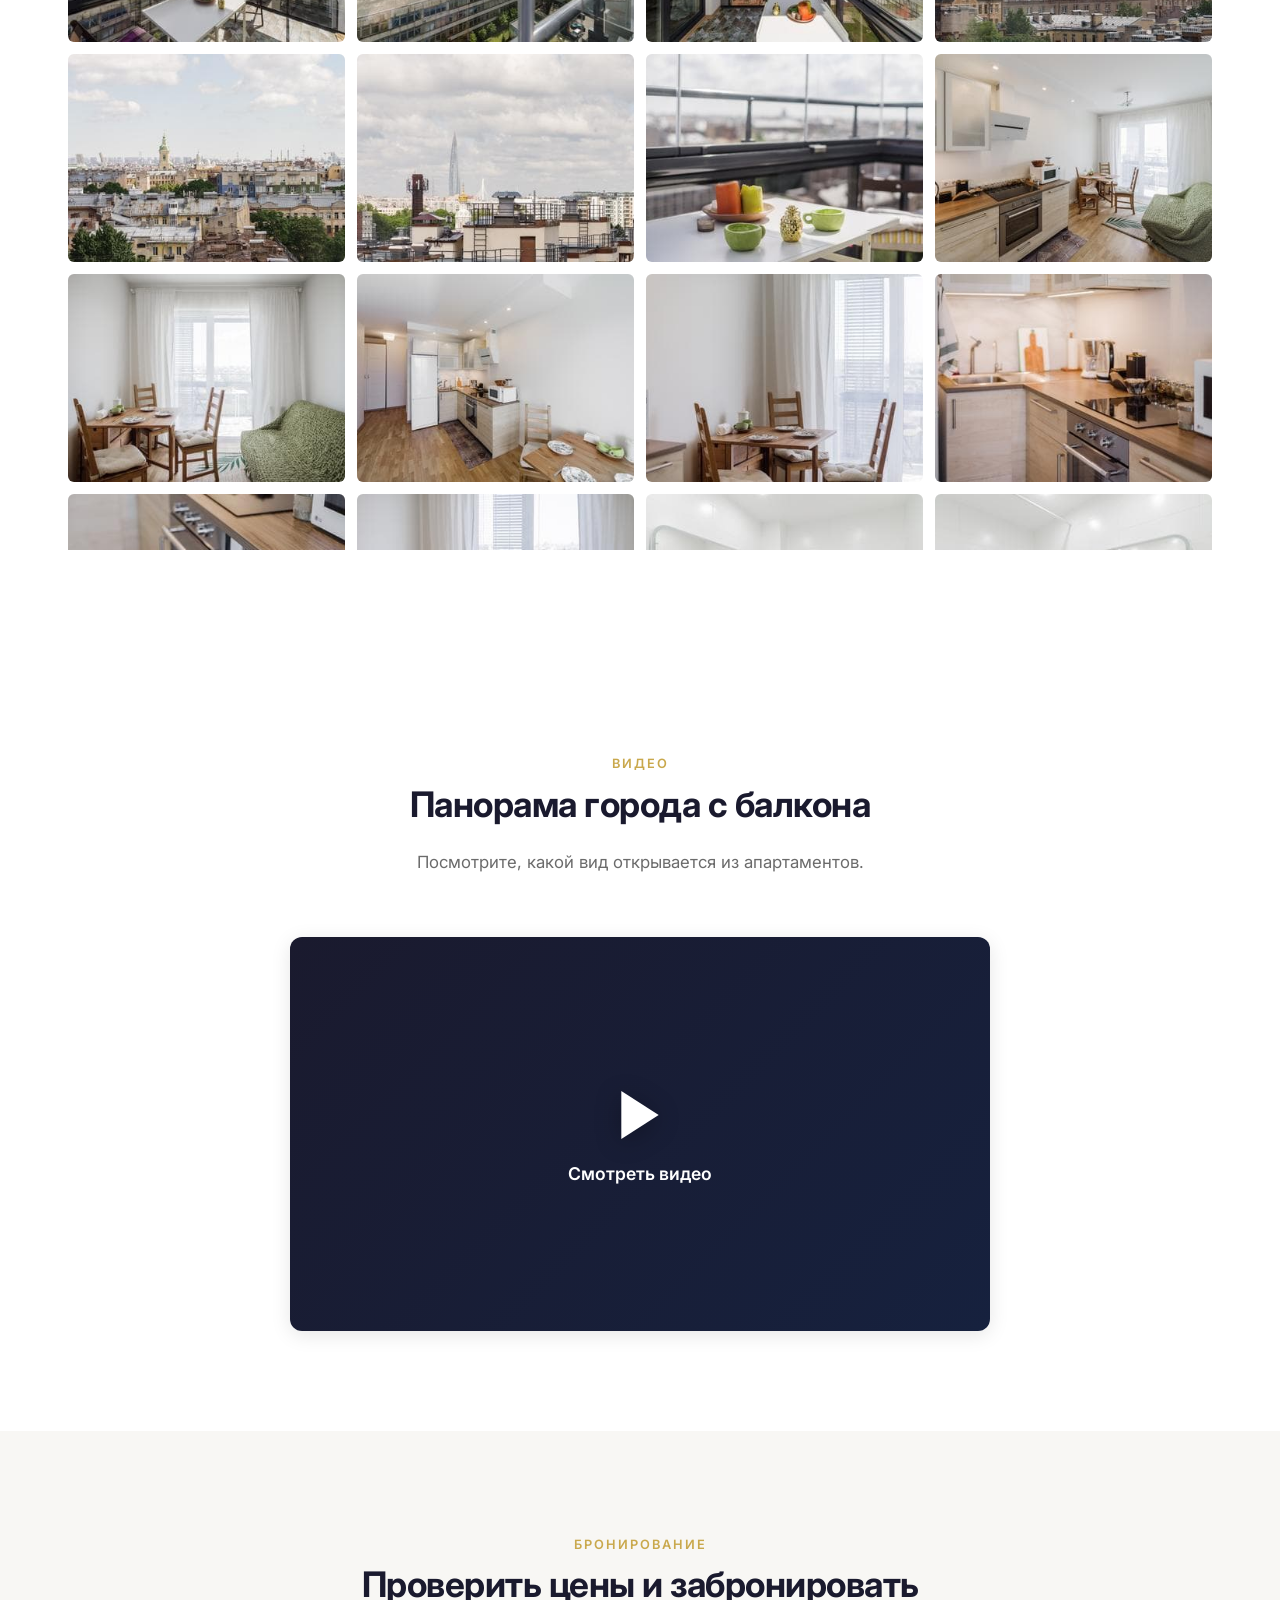
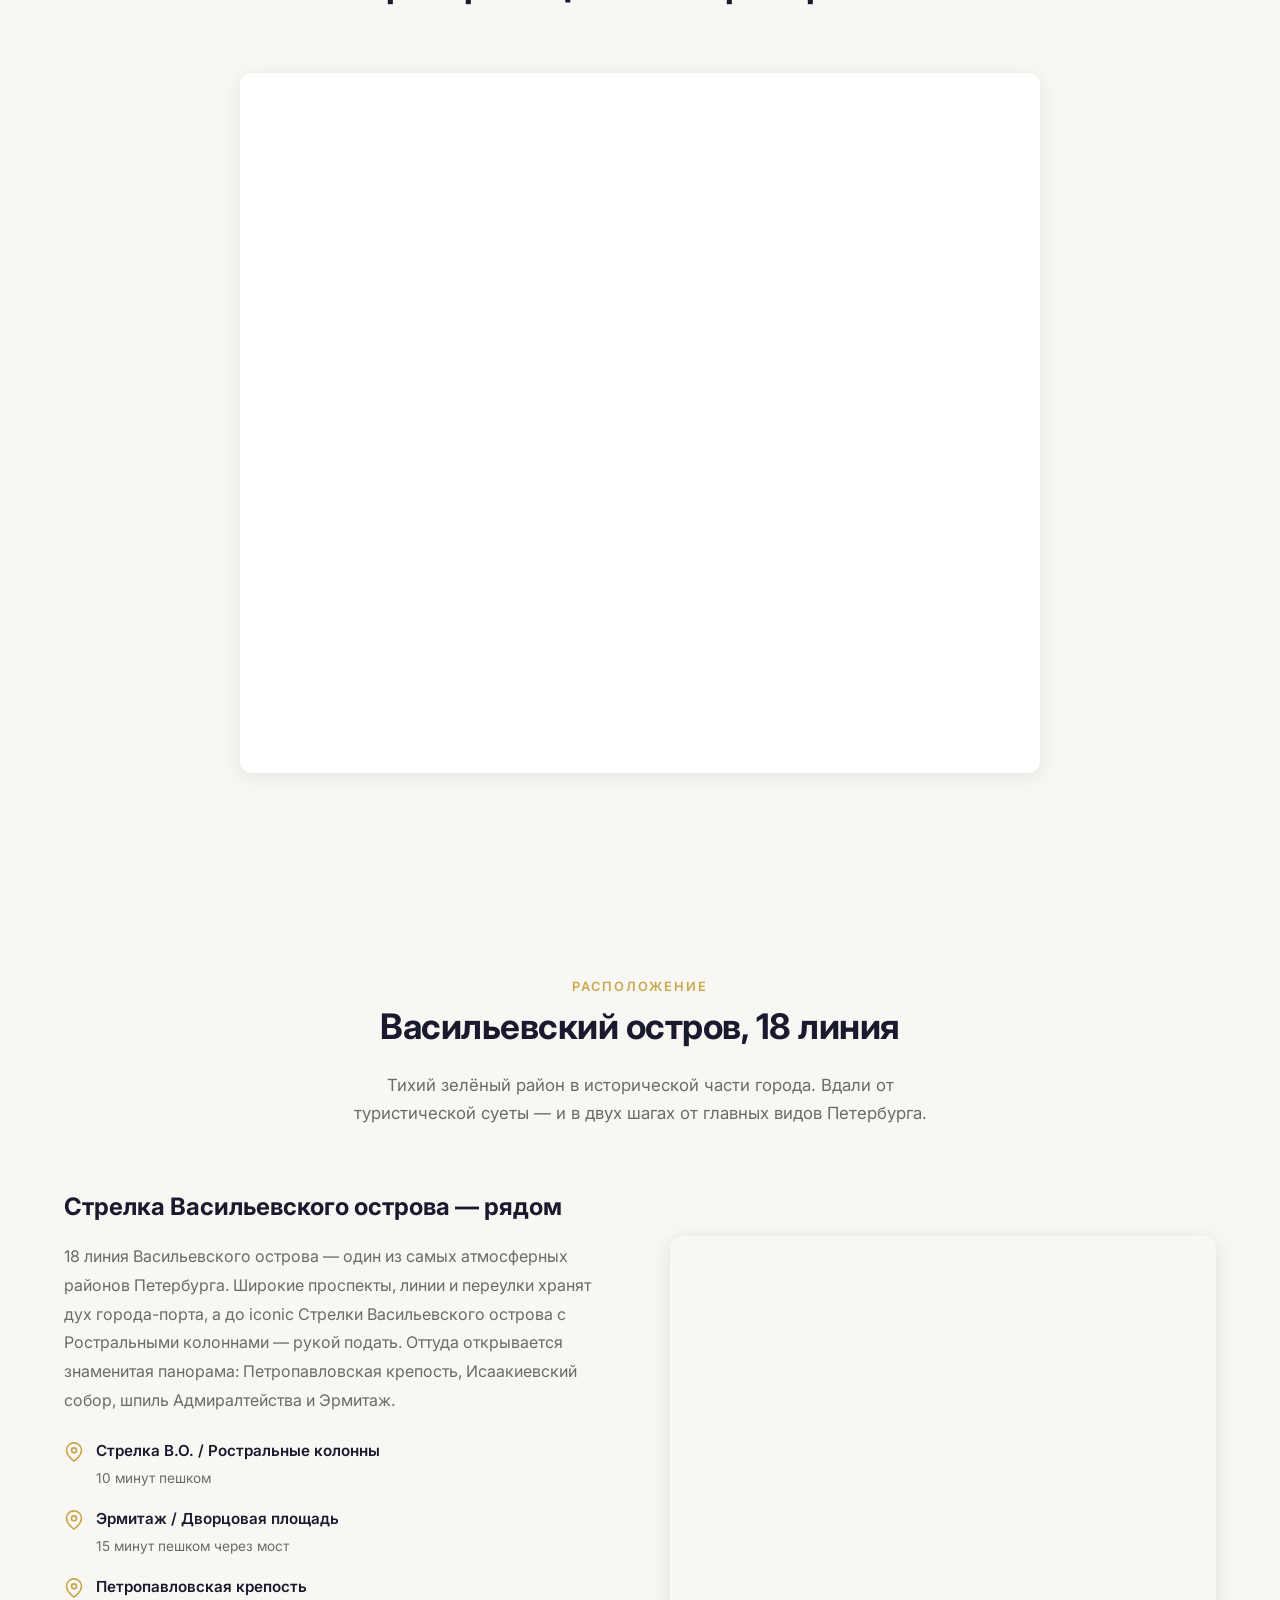
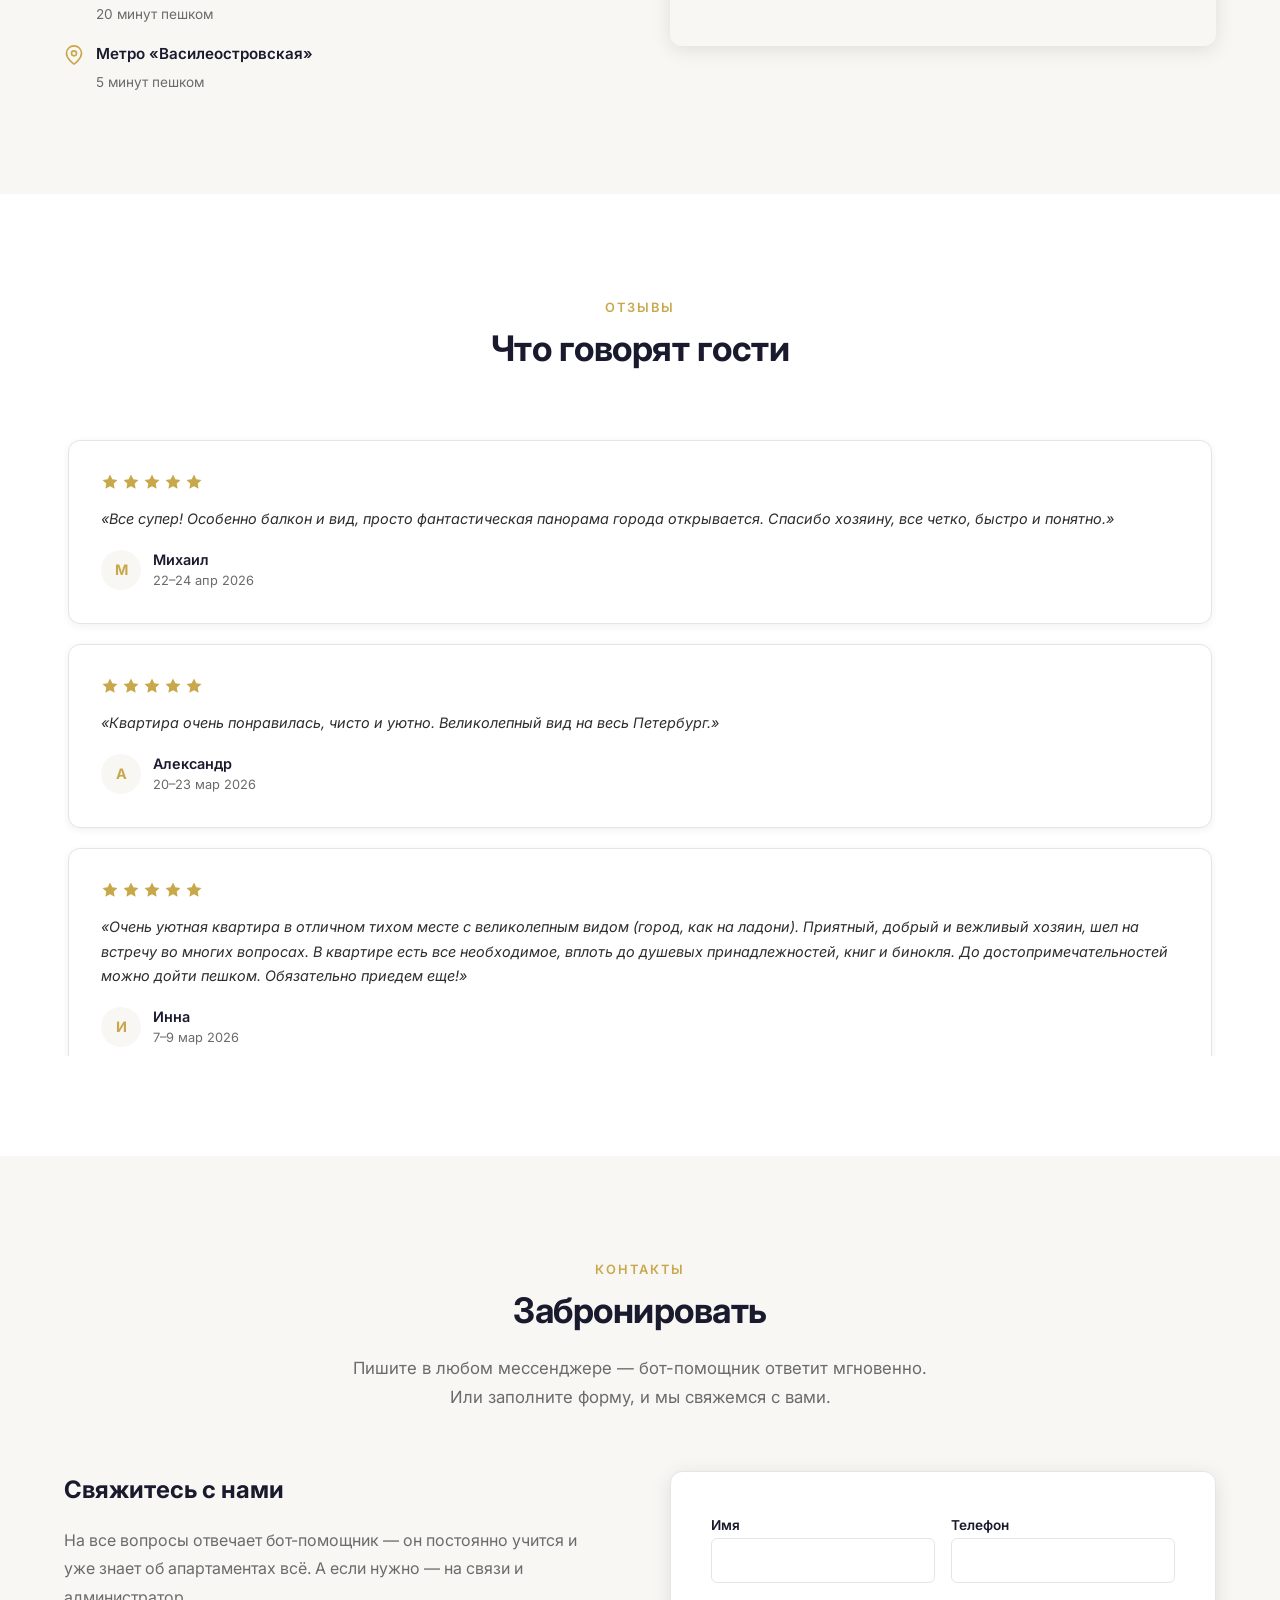
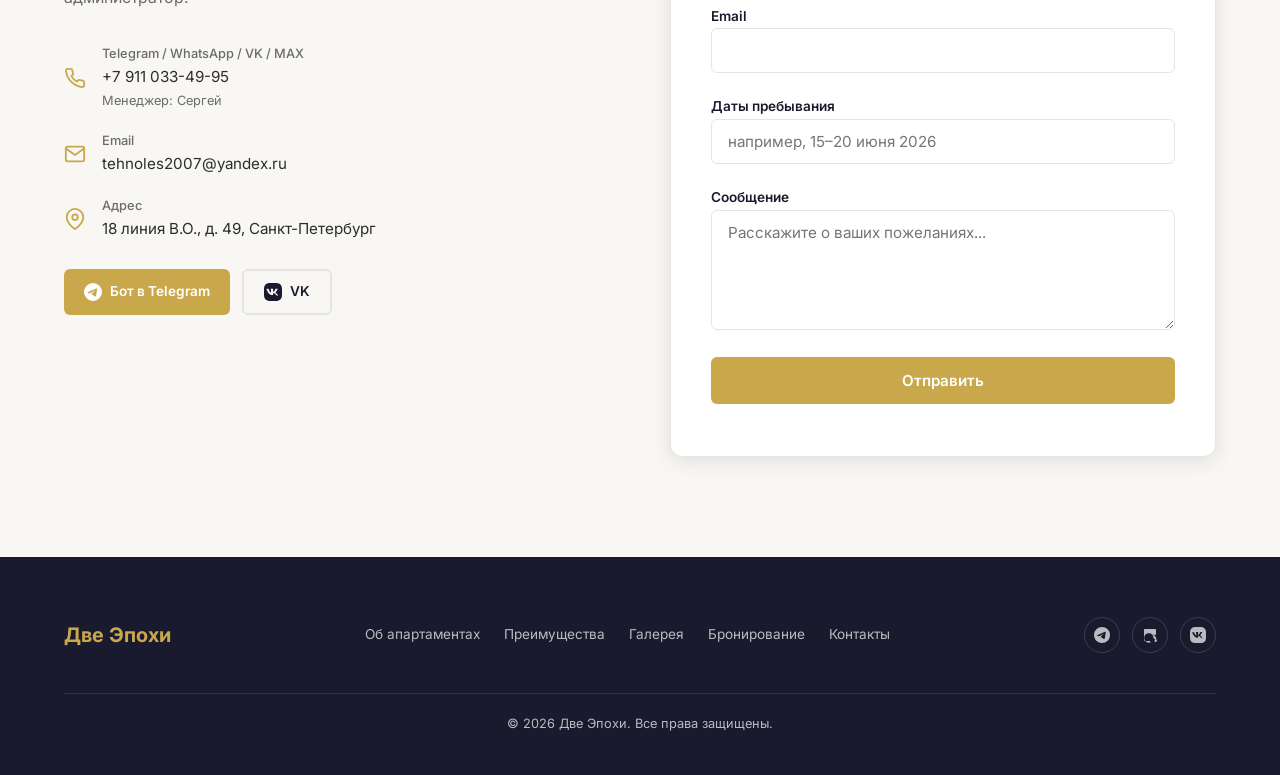
==== commit ae56bbc3: "feat: заменить отзывы на реальные, переключить форму на Forminit" ====
--- a/index.html
+++ b/index.html
@@ -57,27 +57,54 @@
     "aggregateRating": {
       "@type": "AggregateRating",
       "ratingValue": "5",
-      "reviewCount": "3",
+      "reviewCount": "9",
       "bestRating": "5"
     },
     "review": [
       {
         "@type": "Review",
-        "author": { "@type": "Person", "name": "Екатерина" },
-        "datePublished": "2026-05",
-        "reviewBody": "Вид с балкона — это нечто! Весь город как на ладони, особенно красиво на закате."
+        "author": { "@type": "Person", "name": "Михаил" },
+        "reviewBody": "Все супер! Особенно балкон и вид, просто фантастическая панорама города открывается."
       },
       {
         "@type": "Review",
-        "author": { "@type": "Person", "name": "Алексей" },
-        "datePublished": "2026-04",
-        "reviewBody": "Очень понравилось отношение к деталям — запас чая, кофе, все расходники в комплекте."
+        "author": { "@type": "Person", "name": "Александр" },
+        "reviewBody": "Квартира очень понравилась, чисто и уютно. Великолепный вид на весь Петербург."
       },
       {
         "@type": "Review",
-        "author": { "@type": "Person", "name": "Мария и Иван" },
-        "datePublished": "2026-03",
-        "reviewBody": "Прекрасный вариант для тех, кто хочет увидеть настоящий Петербург."
+        "author": { "@type": "Person", "name": "Инна" },
+        "reviewBody": "Очень уютная квартира в отличном тихом месте с великолепным видом."
+      },
+      {
+        "@type": "Review",
+        "author": { "@type": "Person", "name": "Андрей" },
+        "reviewBody": "Замечательно провели праздники. Вид на город потрясающий, повезло наблюдать красочные рассветы."
+      },
+      {
+        "@type": "Review",
+        "author": { "@type": "Person", "name": "Юрий" },
+        "reviewBody": "Отличная локация, новый ЖК. Дистанционное заселение. Гостеприимный хозяин."
+      },
+      {
+        "@type": "Review",
+        "author": { "@type": "Person", "name": "Илона" },
+        "reviewBody": "Квартира встретила чистотой и уютом. Есть всё необходимое. Вид с балкона очень впечатляет."
+      },
+      {
+        "@type": "Review",
+        "author": { "@type": "Person", "name": "Илья" },
+        "reviewBody": "Сергей прекрасный хозяин. Всё для гостей. Вид — СПб как на ладони."
+      },
+      {
+        "@type": "Review",
+        "author": { "@type": "Person", "name": "Margarita" },
+        "reviewBody": "Уютная квартира, есть всё необходимое! Прекрасный балкон с панорамой на весь город."
+      },
+      {
+        "@type": "Review",
+        "author": { "@type": "Person", "name": "Влада" },
+        "reviewBody": "Безумно счастливы, что провели отпуск именно в этой квартире. Всё идеально, вид шикарный."
       }
     ]
   }
@@ -451,60 +478,174 @@
       <h2 class="section__title lang-en">What Guests Say</h2>
     </div>
 
-    <div class="reviews__grid">
-      <div class="review-card">
-        <div class="review-card__stars">
-          <svg viewBox="0 0 24 24" fill="currentColor"><polygon points="12 2 15.09 8.26 22 9.27 17 14.14 18.18 21.02 12 17.77 5.82 21.02 7 14.14 2 9.27 8.91 8.26 12 2"/></svg>
-          <svg viewBox="0 0 24 24" fill="currentColor"><polygon points="12 2 15.09 8.26 22 9.27 17 14.14 18.18 21.02 12 17.77 5.82 21.02 7 14.14 2 9.27 8.91 8.26 12 2"/></svg>
-          <svg viewBox="0 0 24 24" fill="currentColor"><polygon points="12 2 15.09 8.26 22 9.27 17 14.14 18.18 21.02 12 17.77 5.82 21.02 7 14.14 2 9.27 8.91 8.26 12 2"/></svg>
-          <svg viewBox="0 0 24 24" fill="currentColor"><polygon points="12 2 15.09 8.26 22 9.27 17 14.14 18.18 21.02 12 17.77 5.82 21.02 7 14.14 2 9.27 8.91 8.26 12 2"/></svg>
-          <svg viewBox="0 0 24 24" fill="currentColor"><polygon points="12 2 15.09 8.26 22 9.27 17 14.14 18.18 21.02 12 17.77 5.82 21.02 7 14.14 2 9.27 8.91 8.26 12 2"/></svg>
-        </div>
-        <p class="review-card__text lang-ru">«Вид с балкона — это нечто! Весь город как на ладони, особенно красиво на закате. В апартаментах есть абсолютно всё, даже мелочи вроде бинокля и кофемашины с зернами. Вернёмся обязательно.»</p>
-        <p class="review-card__text lang-en">"The view from the balcony is incredible! The whole city at your fingertips, especially beautiful at sunset. The apartment has absolutely everything, even little touches like binoculars and a coffee machine with beans. We'll definitely be back."</p>
-        <div class="review-card__author">
-          <div class="review-card__avatar">Е</div>
-          <div>
-            <div class="review-card__name">Екатерина</div>
-            <div class="review-card__date">май 2026</div>
-          </div>
-        </div>
-      </div>
-
-      <div class="review-card">
-        <div class="review-card__stars">
-          <svg viewBox="0 0 24 24" fill="currentColor"><polygon points="12 2 15.09 8.26 22 9.27 17 14.14 18.18 21.02 12 17.77 5.82 21.02 7 14.14 2 9.27 8.91 8.26 12 2"/></svg>
-          <svg viewBox="0 0 24 24" fill="currentColor"><polygon points="12 2 15.09 8.26 22 9.27 17 14.14 18.18 21.02 12 17.77 5.82 21.02 7 14.14 2 9.27 8.91 8.26 12 2"/></svg>
-          <svg viewBox="0 0 24 24" fill="currentColor"><polygon points="12 2 15.09 8.26 22 9.27 17 14.14 18.18 21.02 12 17.77 5.82 21.02 7 14.14 2 9.27 8.91 8.26 12 2"/></svg>
-          <svg viewBox="0 0 24 24" fill="currentColor"><polygon points="12 2 15.09 8.26 22 9.27 17 14.14 18.18 21.02 12 17.77 5.82 21.02 7 14.14 2 9.27 8.91 8.26 12 2"/></svg>
-          <svg viewBox="0 0 24 24" fill="currentColor"><polygon points="12 2 15.09 8.26 22 9.27 17 14.14 18.18 21.02 12 17.77 5.82 21.02 7 14.14 2 9.27 8.91 8.26 12 2"/></svg>
-        </div>
-        <p class="review-card__text lang-ru">«Очень понравилось отношение к деталям — запас чая, кофе, все расходники в комплекте. Приятно, когда не нужно думать о мелочах. Бот в Telegram отвечает мгновенно, поселиться смогли без проблем в любое время.»</p>
-        <p class="review-card__text lang-en">"Really appreciated the attention to detail — tea selection, coffee, all consumables included. It's nice not having to think about the little things. The Telegram bot answers instantly, and we could check in without any hassle at any time."</p>
+    <div class="reviews__scroll">
+      <div class="review-card">
+        <div class="review-card__stars">
+          <svg viewBox="0 0 24 24" fill="currentColor"><polygon points="12 2 15.09 8.26 22 9.27 17 14.14 18.18 21.02 12 17.77 5.82 21.02 7 14.14 2 9.27 8.91 8.26 12 2"/></svg>
+          <svg viewBox="0 0 24 24" fill="currentColor"><polygon points="12 2 15.09 8.26 22 9.27 17 14.14 18.18 21.02 12 17.77 5.82 21.02 7 14.14 2 9.27 8.91 8.26 12 2"/></svg>
+          <svg viewBox="0 0 24 24" fill="currentColor"><polygon points="12 2 15.09 8.26 22 9.27 17 14.14 18.18 21.02 12 17.77 5.82 21.02 7 14.14 2 9.27 8.91 8.26 12 2"/></svg>
+          <svg viewBox="0 0 24 24" fill="currentColor"><polygon points="12 2 15.09 8.26 22 9.27 17 14.14 18.18 21.02 12 17.77 5.82 21.02 7 14.14 2 9.27 8.91 8.26 12 2"/></svg>
+          <svg viewBox="0 0 24 24" fill="currentColor"><polygon points="12 2 15.09 8.26 22 9.27 17 14.14 18.18 21.02 12 17.77 5.82 21.02 7 14.14 2 9.27 8.91 8.26 12 2"/></svg>
+        </div>
+        <p class="review-card__text lang-ru">«Все супер! Особенно балкон и вид, просто фантастическая панорама города открывается. Спасибо хозяину, все четко, быстро и понятно.»</p>
+        <p class="review-card__text lang-en">«Все супер! Особенно балкон и вид, просто фантастическая панорама города открывается. Спасибо хозяину, все четко, быстро и понятно.»</p>
+        <div class="review-card__author">
+          <div class="review-card__avatar">М</div>
+          <div>
+            <div class="review-card__name">Михаил</div>
+            <div class="review-card__date">22–24 апр 2026</div>
+          </div>
+        </div>
+      </div>
+
+      <div class="review-card">
+        <div class="review-card__stars">
+          <svg viewBox="0 0 24 24" fill="currentColor"><polygon points="12 2 15.09 8.26 22 9.27 17 14.14 18.18 21.02 12 17.77 5.82 21.02 7 14.14 2 9.27 8.91 8.26 12 2"/></svg>
+          <svg viewBox="0 0 24 24" fill="currentColor"><polygon points="12 2 15.09 8.26 22 9.27 17 14.14 18.18 21.02 12 17.77 5.82 21.02 7 14.14 2 9.27 8.91 8.26 12 2"/></svg>
+          <svg viewBox="0 0 24 24" fill="currentColor"><polygon points="12 2 15.09 8.26 22 9.27 17 14.14 18.18 21.02 12 17.77 5.82 21.02 7 14.14 2 9.27 8.91 8.26 12 2"/></svg>
+          <svg viewBox="0 0 24 24" fill="currentColor"><polygon points="12 2 15.09 8.26 22 9.27 17 14.14 18.18 21.02 12 17.77 5.82 21.02 7 14.14 2 9.27 8.91 8.26 12 2"/></svg>
+          <svg viewBox="0 0 24 24" fill="currentColor"><polygon points="12 2 15.09 8.26 22 9.27 17 14.14 18.18 21.02 12 17.77 5.82 21.02 7 14.14 2 9.27 8.91 8.26 12 2"/></svg>
+        </div>
+        <p class="review-card__text lang-ru">«Квартира очень понравилась, чисто и уютно. Великолепный вид на весь Петербург.»</p>
+        <p class="review-card__text lang-en">«Квартира очень понравилась, чисто и уютно. Великолепный вид на весь Петербург.»</p>
         <div class="review-card__author">
           <div class="review-card__avatar">А</div>
           <div>
-            <div class="review-card__name">Алексей</div>
-            <div class="review-card__date">апрель 2026</div>
-          </div>
-        </div>
-      </div>
-
-      <div class="review-card">
-        <div class="review-card__stars">
-          <svg viewBox="0 0 24 24" fill="currentColor"><polygon points="12 2 15.09 8.26 22 9.27 17 14.14 18.18 21.02 12 17.77 5.82 21.02 7 14.14 2 9.27 8.91 8.26 12 2"/></svg>
-          <svg viewBox="0 0 24 24" fill="currentColor"><polygon points="12 2 15.09 8.26 22 9.27 17 14.14 18.18 21.02 12 17.77 5.82 21.02 7 14.14 2 9.27 8.91 8.26 12 2"/></svg>
-          <svg viewBox="0 0 24 24" fill="currentColor"><polygon points="12 2 15.09 8.26 22 9.27 17 14.14 18.18 21.02 12 17.77 5.82 21.02 7 14.14 2 9.27 8.91 8.26 12 2"/></svg>
-          <svg viewBox="0 0 24 24" fill="currentColor"><polygon points="12 2 15.09 8.26 22 9.27 17 14.14 18.18 21.02 12 17.77 5.82 21.02 7 14.14 2 9.27 8.91 8.26 12 2"/></svg>
-          <svg viewBox="0 0 24 24" fill="currentColor"><polygon points="12 2 15.09 8.26 22 9.27 17 14.14 18.18 21.02 12 17.77 5.82 21.02 7 14.14 2 9.27 8.91 8.26 12 2"/></svg>
-        </div>
-        <p class="review-card__text lang-ru">«Прекрасный вариант для тех, кто хочет увидеть настоящий Петербург. Район тихий, зелёный, до центра рукой подать. Вид с 11 этажа превосходит ожидания — мы провели на балконе весь последний вечер. Огромное спасибо!»</p>
-        <p class="review-card__text lang-en">"A wonderful option for those who want to see the real St. Petersburg. A quiet, green neighborhood with the center just steps away. The view from the 11th floor exceeded expectations — we spent our entire last evening on the balcony. Thank you so much!"</p>
-        <div class="review-card__author">
-          <div class="review-card__avatar">М</div>
-          <div>
-            <div class="review-card__name">Мария и Иван</div>
-            <div class="review-card__date">март 2026</div>
+            <div class="review-card__name">Александр</div>
+            <div class="review-card__date">20–23 мар 2026</div>
+          </div>
+        </div>
+      </div>
+
+      <div class="review-card">
+        <div class="review-card__stars">
+          <svg viewBox="0 0 24 24" fill="currentColor"><polygon points="12 2 15.09 8.26 22 9.27 17 14.14 18.18 21.02 12 17.77 5.82 21.02 7 14.14 2 9.27 8.91 8.26 12 2"/></svg>
+          <svg viewBox="0 0 24 24" fill="currentColor"><polygon points="12 2 15.09 8.26 22 9.27 17 14.14 18.18 21.02 12 17.77 5.82 21.02 7 14.14 2 9.27 8.91 8.26 12 2"/></svg>
+          <svg viewBox="0 0 24 24" fill="currentColor"><polygon points="12 2 15.09 8.26 22 9.27 17 14.14 18.18 21.02 12 17.77 5.82 21.02 7 14.14 2 9.27 8.91 8.26 12 2"/></svg>
+          <svg viewBox="0 0 24 24" fill="currentColor"><polygon points="12 2 15.09 8.26 22 9.27 17 14.14 18.18 21.02 12 17.77 5.82 21.02 7 14.14 2 9.27 8.91 8.26 12 2"/></svg>
+          <svg viewBox="0 0 24 24" fill="currentColor"><polygon points="12 2 15.09 8.26 22 9.27 17 14.14 18.18 21.02 12 17.77 5.82 21.02 7 14.14 2 9.27 8.91 8.26 12 2"/></svg>
+        </div>
+        <p class="review-card__text lang-ru">«Очень уютная квартира в отличном тихом месте с великолепным видом (город, как на ладони). Приятный, добрый и вежливый хозяин, шел на встречу во многих вопросах. В квартире есть все необходимое, вплоть до душевых принадлежностей, книг и бинокля. До достопримечательностей можно дойти пешком. Обязательно приедем еще!»</p>
+        <p class="review-card__text lang-en">«Очень уютная квартира в отличном тихом месте с великолепным видом (город, как на ладони). Приятный, добрый и вежливый хозяин, шел на встречу во многих вопросах. В квартире есть все необходимое, вплоть до душевых принадлежностей, книг и бинокля. До достопримечательностей можно дойти пешком. Обязательно приедем еще!»</p>
+        <div class="review-card__author">
+          <div class="review-card__avatar">И</div>
+          <div>
+            <div class="review-card__name">Инна</div>
+            <div class="review-card__date">7–9 мар 2026</div>
+          </div>
+        </div>
+      </div>
+
+      <div class="review-card">
+        <div class="review-card__stars">
+          <svg viewBox="0 0 24 24" fill="currentColor"><polygon points="12 2 15.09 8.26 22 9.27 17 14.14 18.18 21.02 12 17.77 5.82 21.02 7 14.14 2 9.27 8.91 8.26 12 2"/></svg>
+          <svg viewBox="0 0 24 24" fill="currentColor"><polygon points="12 2 15.09 8.26 22 9.27 17 14.14 18.18 21.02 12 17.77 5.82 21.02 7 14.14 2 9.27 8.91 8.26 12 2"/></svg>
+          <svg viewBox="0 0 24 24" fill="currentColor"><polygon points="12 2 15.09 8.26 22 9.27 17 14.14 18.18 21.02 12 17.77 5.82 21.02 7 14.14 2 9.27 8.91 8.26 12 2"/></svg>
+          <svg viewBox="0 0 24 24" fill="currentColor"><polygon points="12 2 15.09 8.26 22 9.27 17 14.14 18.18 21.02 12 17.77 5.82 21.02 7 14.14 2 9.27 8.91 8.26 12 2"/></svg>
+          <svg viewBox="0 0 24 24" fill="currentColor"><polygon points="12 2 15.09 8.26 22 9.27 17 14.14 18.18 21.02 12 17.77 5.82 21.02 7 14.14 2 9.27 8.91 8.26 12 2"/></svg>
+        </div>
+        <p class="review-card__text lang-ru">«Замечательно провели январские праздники) Нам все понравилось, вид на город потрясающий, повезло наблюдать такие красочные рассветы. До главных достопримечательностей можно дойти пешком. Квартира чистая, есть все необходимое и даже больше)»</p>
+        <p class="review-card__text lang-en">«Замечательно провели январские праздники) Нам все понравилось, вид на город потрясающий, повезло наблюдать такие красочные рассветы. До главных достопримечательностей можно дойти пешком. Квартира чистая, есть все необходимое и даже больше)»</p>
+        <div class="review-card__author">
+          <div class="review-card__avatar">А</div>
+          <div>
+            <div class="review-card__name">Андрей</div>
+            <div class="review-card__date">2–10 янв 2026</div>
+          </div>
+        </div>
+      </div>
+
+      <div class="review-card">
+        <div class="review-card__stars">
+          <svg viewBox="0 0 24 24" fill="currentColor"><polygon points="12 2 15.09 8.26 22 9.27 17 14.14 18.18 21.02 12 17.77 5.82 21.02 7 14.14 2 9.27 8.91 8.26 12 2"/></svg>
+          <svg viewBox="0 0 24 24" fill="currentColor"><polygon points="12 2 15.09 8.26 22 9.27 17 14.14 18.18 21.02 12 17.77 5.82 21.02 7 14.14 2 9.27 8.91 8.26 12 2"/></svg>
+          <svg viewBox="0 0 24 24" fill="currentColor"><polygon points="12 2 15.09 8.26 22 9.27 17 14.14 18.18 21.02 12 17.77 5.82 21.02 7 14.14 2 9.27 8.91 8.26 12 2"/></svg>
+          <svg viewBox="0 0 24 24" fill="currentColor"><polygon points="12 2 15.09 8.26 22 9.27 17 14.14 18.18 21.02 12 17.77 5.82 21.02 7 14.14 2 9.27 8.91 8.26 12 2"/></svg>
+          <svg viewBox="0 0 24 24" fill="currentColor"><polygon points="12 2 15.09 8.26 22 9.27 17 14.14 18.18 21.02 12 17.77 5.82 21.02 7 14.14 2 9.27 8.91 8.26 12 2"/></svg>
+        </div>
+        <p class="review-card__text lang-ru">«Отличная локация, новый ЖК. Можно найти бесплатное парковочное место рядом. Дистанционное заселение. Гостеприимный хозяин.»</p>
+        <p class="review-card__text lang-en">«Отличная локация, новый ЖК. Можно найти бесплатное парковочное место рядом. Дистанционное заселение. Гостеприимный хозяин.»</p>
+        <div class="review-card__author">
+          <div class="review-card__avatar">Ю</div>
+          <div>
+            <div class="review-card__name">Юрий</div>
+            <div class="review-card__date">31 дек – 2 янв 2026</div>
+          </div>
+        </div>
+      </div>
+
+      <div class="review-card">
+        <div class="review-card__stars">
+          <svg viewBox="0 0 24 24" fill="currentColor"><polygon points="12 2 15.09 8.26 22 9.27 17 14.14 18.18 21.02 12 17.77 5.82 21.02 7 14.14 2 9.27 8.91 8.26 12 2"/></svg>
+          <svg viewBox="0 0 24 24" fill="currentColor"><polygon points="12 2 15.09 8.26 22 9.27 17 14.14 18.18 21.02 12 17.77 5.82 21.02 7 14.14 2 9.27 8.91 8.26 12 2"/></svg>
+          <svg viewBox="0 0 24 24" fill="currentColor"><polygon points="12 2 15.09 8.26 22 9.27 17 14.14 18.18 21.02 12 17.77 5.82 21.02 7 14.14 2 9.27 8.91 8.26 12 2"/></svg>
+          <svg viewBox="0 0 24 24" fill="currentColor"><polygon points="12 2 15.09 8.26 22 9.27 17 14.14 18.18 21.02 12 17.77 5.82 21.02 7 14.14 2 9.27 8.91 8.26 12 2"/></svg>
+          <svg viewBox="0 0 24 24" fill="currentColor"><polygon points="12 2 15.09 8.26 22 9.27 17 14.14 18.18 21.02 12 17.77 5.82 21.02 7 14.14 2 9.27 8.91 8.26 12 2"/></svg>
+        </div>
+        <p class="review-card__text lang-ru">«Квартира понравилась. Даны подробные инструкции на бесконтактное заселение. Встретила чистотой и уютом. Есть всё необходимое, не нужно везти с собой мыло, шампунь и т.д. Отдельное спасибо за кофемашину. Вид с балкона очень впечатляет. Спасибо хозяину за те нюансы, которые делают проживание комфортным и приятным.»</p>
+        <p class="review-card__text lang-en">«Квартира понравилась. Даны подробные инструкции на бесконтактное заселение. Встретила чистотой и уютом. Есть всё необходимое, не нужно везти с собой мыло, шампунь и т.д. Отдельное спасибо за кофемашину. Вид с балкона очень впечатляет. Спасибо хозяину за те нюансы, которые делают проживание комфортным и приятным.»</p>
+        <div class="review-card__author">
+          <div class="review-card__avatar">И</div>
+          <div>
+            <div class="review-card__name">Илона</div>
+            <div class="review-card__date">17–21 ноя 2025</div>
+          </div>
+        </div>
+      </div>
+
+      <div class="review-card">
+        <div class="review-card__stars">
+          <svg viewBox="0 0 24 24" fill="currentColor"><polygon points="12 2 15.09 8.26 22 9.27 17 14.14 18.18 21.02 12 17.77 5.82 21.02 7 14.14 2 9.27 8.91 8.26 12 2"/></svg>
+          <svg viewBox="0 0 24 24" fill="currentColor"><polygon points="12 2 15.09 8.26 22 9.27 17 14.14 18.18 21.02 12 17.77 5.82 21.02 7 14.14 2 9.27 8.91 8.26 12 2"/></svg>
+          <svg viewBox="0 0 24 24" fill="currentColor"><polygon points="12 2 15.09 8.26 22 9.27 17 14.14 18.18 21.02 12 17.77 5.82 21.02 7 14.14 2 9.27 8.91 8.26 12 2"/></svg>
+          <svg viewBox="0 0 24 24" fill="currentColor"><polygon points="12 2 15.09 8.26 22 9.27 17 14.14 18.18 21.02 12 17.77 5.82 21.02 7 14.14 2 9.27 8.91 8.26 12 2"/></svg>
+          <svg viewBox="0 0 24 24" fill="currentColor"><polygon points="12 2 15.09 8.26 22 9.27 17 14.14 18.18 21.02 12 17.77 5.82 21.02 7 14.14 2 9.27 8.91 8.26 12 2"/></svg>
+        </div>
+        <p class="review-card__text lang-ru">«Присоединяюсь к прошлым авторам — Сергей прекрасный хозяин. Сам предложил заселиться раньше времени, кофемашина уже заправлена, на балконе свечи и бинокль, бутылочка вина для дегустации. Подготовлены детали: от зарядок и нард до кинопоиска. Вид — СПб как на ладони. Было любопытно наблюдать, как панорама города то открывалась, то пряталась из-за погоды.»</p>
+        <p class="review-card__text lang-en">«Присоединяюсь к прошлым авторам — Сергей прекрасный хозяин. Сам предложил заселиться раньше времени, кофемашина уже заправлена, на балконе свечи и бинокль, бутылочка вина для дегустации. Подготовлены детали: от зарядок и нард до кинопоиска. Вид — СПб как на ладони. Было любопытно наблюдать, как панорама города то открывалась, то пряталась из-за погоды.»</p>
+        <div class="review-card__author">
+          <div class="review-card__avatar">И</div>
+          <div>
+            <div class="review-card__name">Илья</div>
+            <div class="review-card__date">24–26 ноя 2025</div>
+          </div>
+        </div>
+      </div>
+
+      <div class="review-card">
+        <div class="review-card__stars">
+          <svg viewBox="0 0 24 24" fill="currentColor"><polygon points="12 2 15.09 8.26 22 9.27 17 14.14 18.18 21.02 12 17.77 5.82 21.02 7 14.14 2 9.27 8.91 8.26 12 2"/></svg>
+          <svg viewBox="0 0 24 24" fill="currentColor"><polygon points="12 2 15.09 8.26 22 9.27 17 14.14 18.18 21.02 12 17.77 5.82 21.02 7 14.14 2 9.27 8.91 8.26 12 2"/></svg>
+          <svg viewBox="0 0 24 24" fill="currentColor"><polygon points="12 2 15.09 8.26 22 9.27 17 14.14 18.18 21.02 12 17.77 5.82 21.02 7 14.14 2 9.27 8.91 8.26 12 2"/></svg>
+          <svg viewBox="0 0 24 24" fill="currentColor"><polygon points="12 2 15.09 8.26 22 9.27 17 14.14 18.18 21.02 12 17.77 5.82 21.02 7 14.14 2 9.27 8.91 8.26 12 2"/></svg>
+          <svg viewBox="0 0 24 24" fill="currentColor"><polygon points="12 2 15.09 8.26 22 9.27 17 14.14 18.18 21.02 12 17.77 5.82 21.02 7 14.14 2 9.27 8.91 8.26 12 2"/></svg>
+        </div>
+        <p class="review-card__text lang-ru">«Уютная квартира, соответствует фото, есть всё необходимое! Прекрасный балкон с панорамой на весь город, ужинать при свечах с невероятным видом — одно удовольствие. Всё продумано до мелочей. Очень порадовала кофемашина и комплимент в виде напитков. Расположение прекрасное, в сердце Васильевского острова. От души рекомендую!»</p>
+        <p class="review-card__text lang-en">«Уютная квартира, соответствует фото, есть всё необходимое! Прекрасный балкон с панорамой на весь город, ужинать при свечах с невероятным видом — одно удовольствие. Всё продумано до мелочей. Очень порадовала кофемашина и комплимент в виде напитков. Расположение прекрасное, в сердце Васильевского острова. От души рекомендую!»</p>
+        <div class="review-card__author">
+          <div class="review-card__avatar">M</div>
+          <div>
+            <div class="review-card__name">Margarita</div>
+            <div class="review-card__date">2–4 ноя 2025</div>
+          </div>
+        </div>
+      </div>
+
+      <div class="review-card">
+        <div class="review-card__stars">
+          <svg viewBox="0 0 24 24" fill="currentColor"><polygon points="12 2 15.09 8.26 22 9.27 17 14.14 18.18 21.02 12 17.77 5.82 21.02 7 14.14 2 9.27 8.91 8.26 12 2"/></svg>
+          <svg viewBox="0 0 24 24" fill="currentColor"><polygon points="12 2 15.09 8.26 22 9.27 17 14.14 18.18 21.02 12 17.77 5.82 21.02 7 14.14 2 9.27 8.91 8.26 12 2"/></svg>
+          <svg viewBox="0 0 24 24" fill="currentColor"><polygon points="12 2 15.09 8.26 22 9.27 17 14.14 18.18 21.02 12 17.77 5.82 21.02 7 14.14 2 9.27 8.91 8.26 12 2"/></svg>
+          <svg viewBox="0 0 24 24" fill="currentColor"><polygon points="12 2 15.09 8.26 22 9.27 17 14.14 18.18 21.02 12 17.77 5.82 21.02 7 14.14 2 9.27 8.91 8.26 12 2"/></svg>
+          <svg viewBox="0 0 24 24" fill="currentColor"><polygon points="12 2 15.09 8.26 22 9.27 17 14.14 18.18 21.02 12 17.77 5.82 21.02 7 14.14 2 9.27 8.91 8.26 12 2"/></svg>
+        </div>
+        <p class="review-card__text lang-ru">«Безумно счастливы, что провели отпуск именно в этой квартире. Идеально всё: вид шикарный, хозяин всегда на связи, готов помочь с любым вопросом. Безумно благодарны за столь теплый приём!»</p>
+        <p class="review-card__text lang-en">«Безумно счастливы, что провели отпуск именно в этой квартире. Идеально всё: вид шикарный, хозяин всегда на связи, готов помочь с любым вопросом. Безумно благодарны за столь теплый приём!»</p>
+        <div class="review-card__author">
+          <div class="review-card__avatar">В</div>
+          <div>
+            <div class="review-card__name">Влада</div>
+            <div class="review-card__date">4–9 окт 2025</div>
           </div>
         </div>
       </div>
@@ -578,34 +719,35 @@
           <div class="form__group">
             <label class="form__label lang-ru">Имя</label>
             <label class="form__label lang-en">Name</label>
-            <input type="text" class="form__input" id="formName" required>
+            <input type="text" class="form__input" id="formName" name="fi-sender-fullName" required>
           </div>
           <div class="form__group">
             <label class="form__label lang-ru">Телефон</label>
             <label class="form__label lang-en">Phone</label>
-            <input type="tel" class="form__input" id="formPhone" required>
+            <input type="tel" class="form__input" id="formPhone" name="fi-sender-phone" required>
           </div>
         </div>
         <div class="form__group">
           <label class="form__label lang-ru">Email</label>
           <label class="form__label lang-en">Email</label>
-          <input type="email" class="form__input" id="formEmail" required>
+          <input type="email" class="form__input" id="formEmail" name="fi-sender-email" required>
         </div>
         <div class="form__group">
           <label class="form__label lang-ru">Даты пребывания</label>
           <label class="form__label lang-en">Dates of stay</label>
-          <input type="text" class="form__input" id="formDates" placeholder="например, 15–20 июня 2026">
+          <input type="text" class="form__input" id="formDates" name="fi-text-dates" placeholder="например, 15–20 июня 2026">
         </div>
         <div class="form__group">
           <label class="form__label lang-ru">Сообщение</label>
           <label class="form__label lang-en">Message</label>
-          <textarea class="form__textarea lang-ru" id="formMessage" placeholder="Расскажите о ваших пожеланиях..."></textarea>
-          <textarea class="form__textarea lang-en" placeholder="Tell us about your preferences..."></textarea>
+          <textarea class="form__textarea lang-ru" id="formMessage" name="fi-text-message" placeholder="Расскажите о ваших пожеланиях..."></textarea>
+          <textarea class="form__textarea lang-en" name="fi-text-message" placeholder="Tell us about your preferences..."></textarea>
         </div>
         <button type="submit" class="btn btn--primary" style="width:100%;justify-content:center">
           <span class="lang-ru">Отправить</span>
           <span class="lang-en">Send</span>
         </button>
+        <div id="form-status" class="form__status"></div>
       </form>
     </div>
   </div>
@@ -647,6 +789,7 @@
   </div>
 </footer>
 
+<script src="https://forminit.com/sdk/v1/forminit.js"></script>
 <script src="js/script.js"></script>
 </body>
 </html>
--- a/css/style.css
+++ b/css/style.css
@@ -726,10 +726,27 @@
 }
 
 /* ===== Reviews ===== */
-.reviews__grid {
-  display: grid;
-  grid-template-columns: repeat(3, 1fr);
-  gap: 24px;
+.reviews__scroll {
+  max-height: 620px;
+  overflow-y: auto;
+  padding: 4px;
+  display: flex;
+  flex-direction: column;
+  gap: 20px;
+}
+
+.reviews__scroll::-webkit-scrollbar {
+  width: 6px;
+}
+
+.reviews__scroll::-webkit-scrollbar-track {
+  background: var(--color-bg-alt);
+  border-radius: 3px;
+}
+
+.reviews__scroll::-webkit-scrollbar-thumb {
+  background: var(--color-accent);
+  border-radius: 3px;
 }
 
 .review-card {
@@ -888,6 +905,21 @@
   display: grid;
   grid-template-columns: 1fr 1fr;
   gap: 16px;
+}
+
+.form__status {
+  margin-top: 12px;
+  text-align: center;
+  font-size: 0.9rem;
+  font-weight: 600;
+}
+
+.form__status--success {
+  color: #2e7d32;
+}
+
+.form__status--error {
+  color: #c62828;
 }
 
 /* ===== Footer ===== */
@@ -1030,7 +1062,6 @@
 @media (max-width: 1024px) {
   .hero__title { font-size: 2.8rem; }
   .advantages__grid { grid-template-columns: repeat(2, 1fr); }
-  .reviews__grid { grid-template-columns: repeat(2, 1fr); }
 }
 
 @media (max-width: 768px) {
@@ -1067,9 +1098,12 @@
   .about__image img { height: 240px; }
   .about__features { grid-template-columns: 1fr; }
 
-  .advantages__grid,
-  .reviews__grid {
+  .advantages__grid {
     grid-template-columns: 1fr;
+  }
+
+  .reviews__scroll {
+    max-height: 480px;
   }
 
   .gallery__grid {
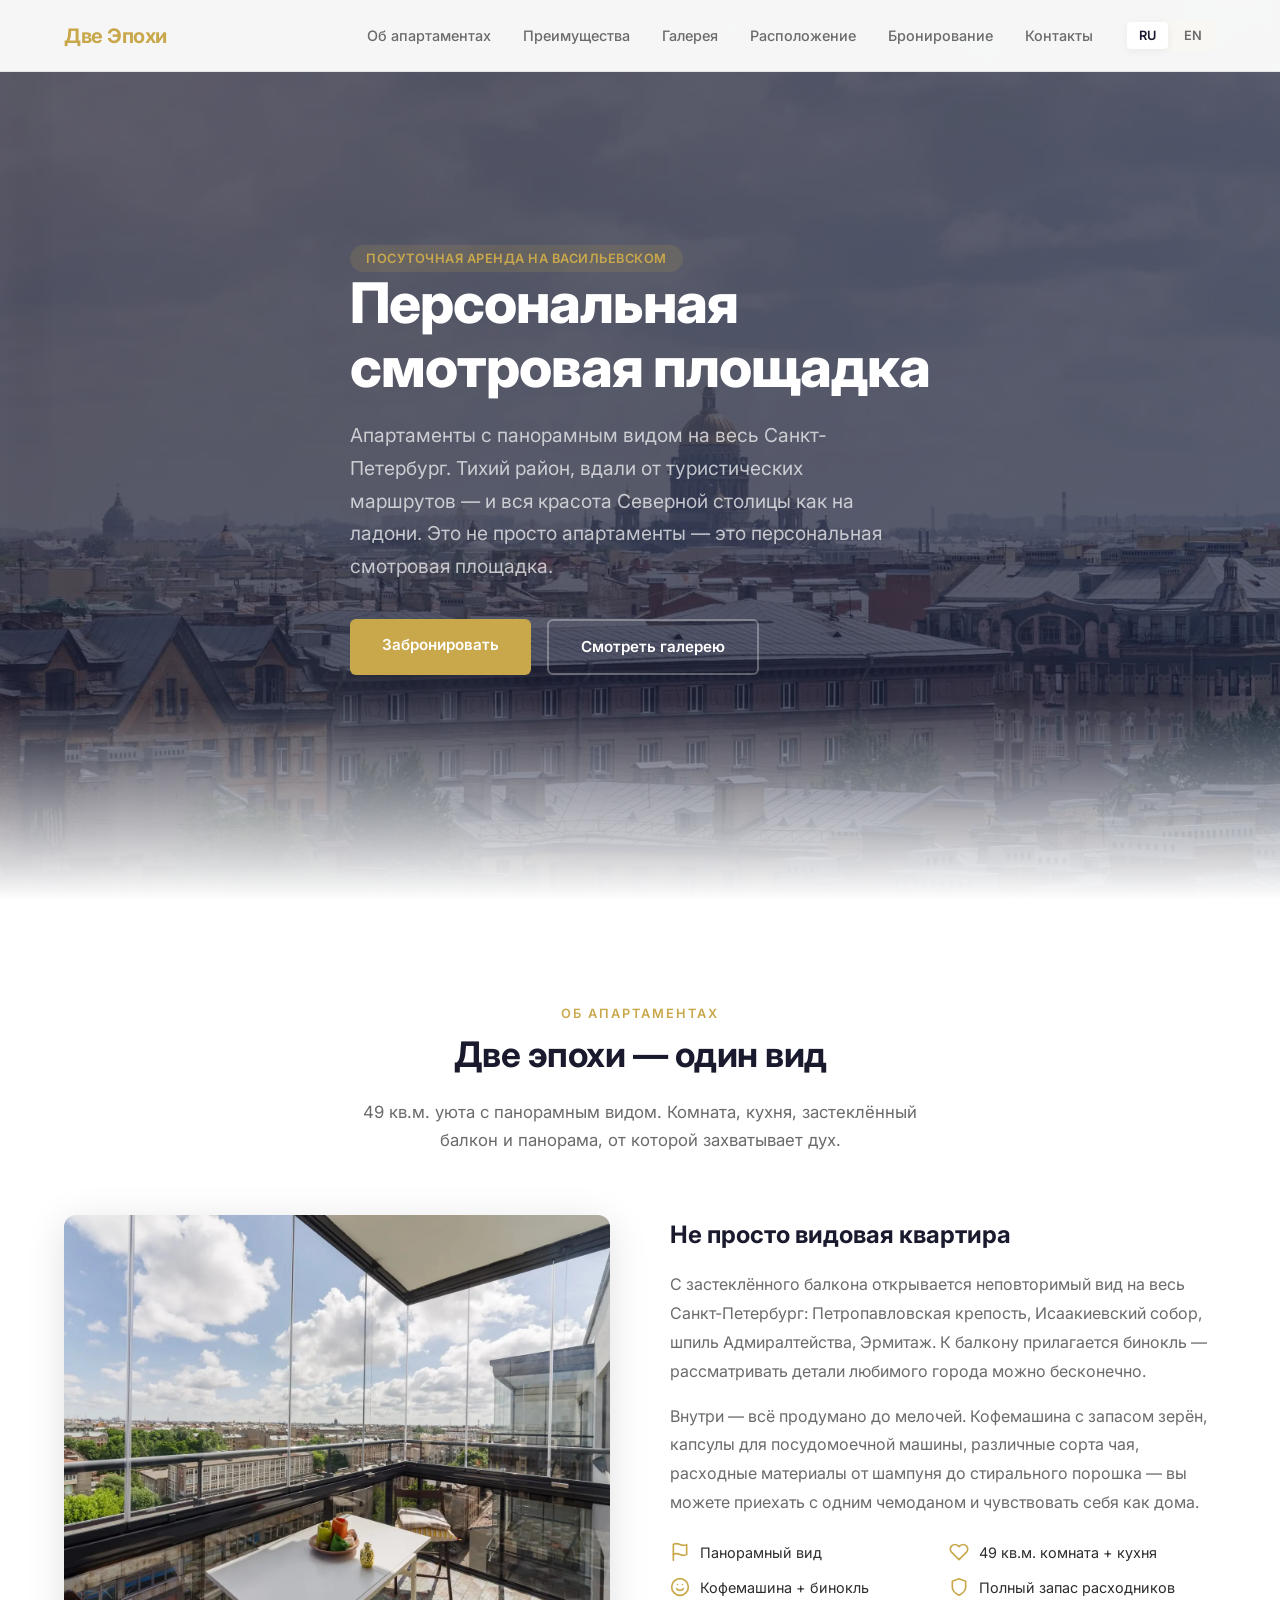
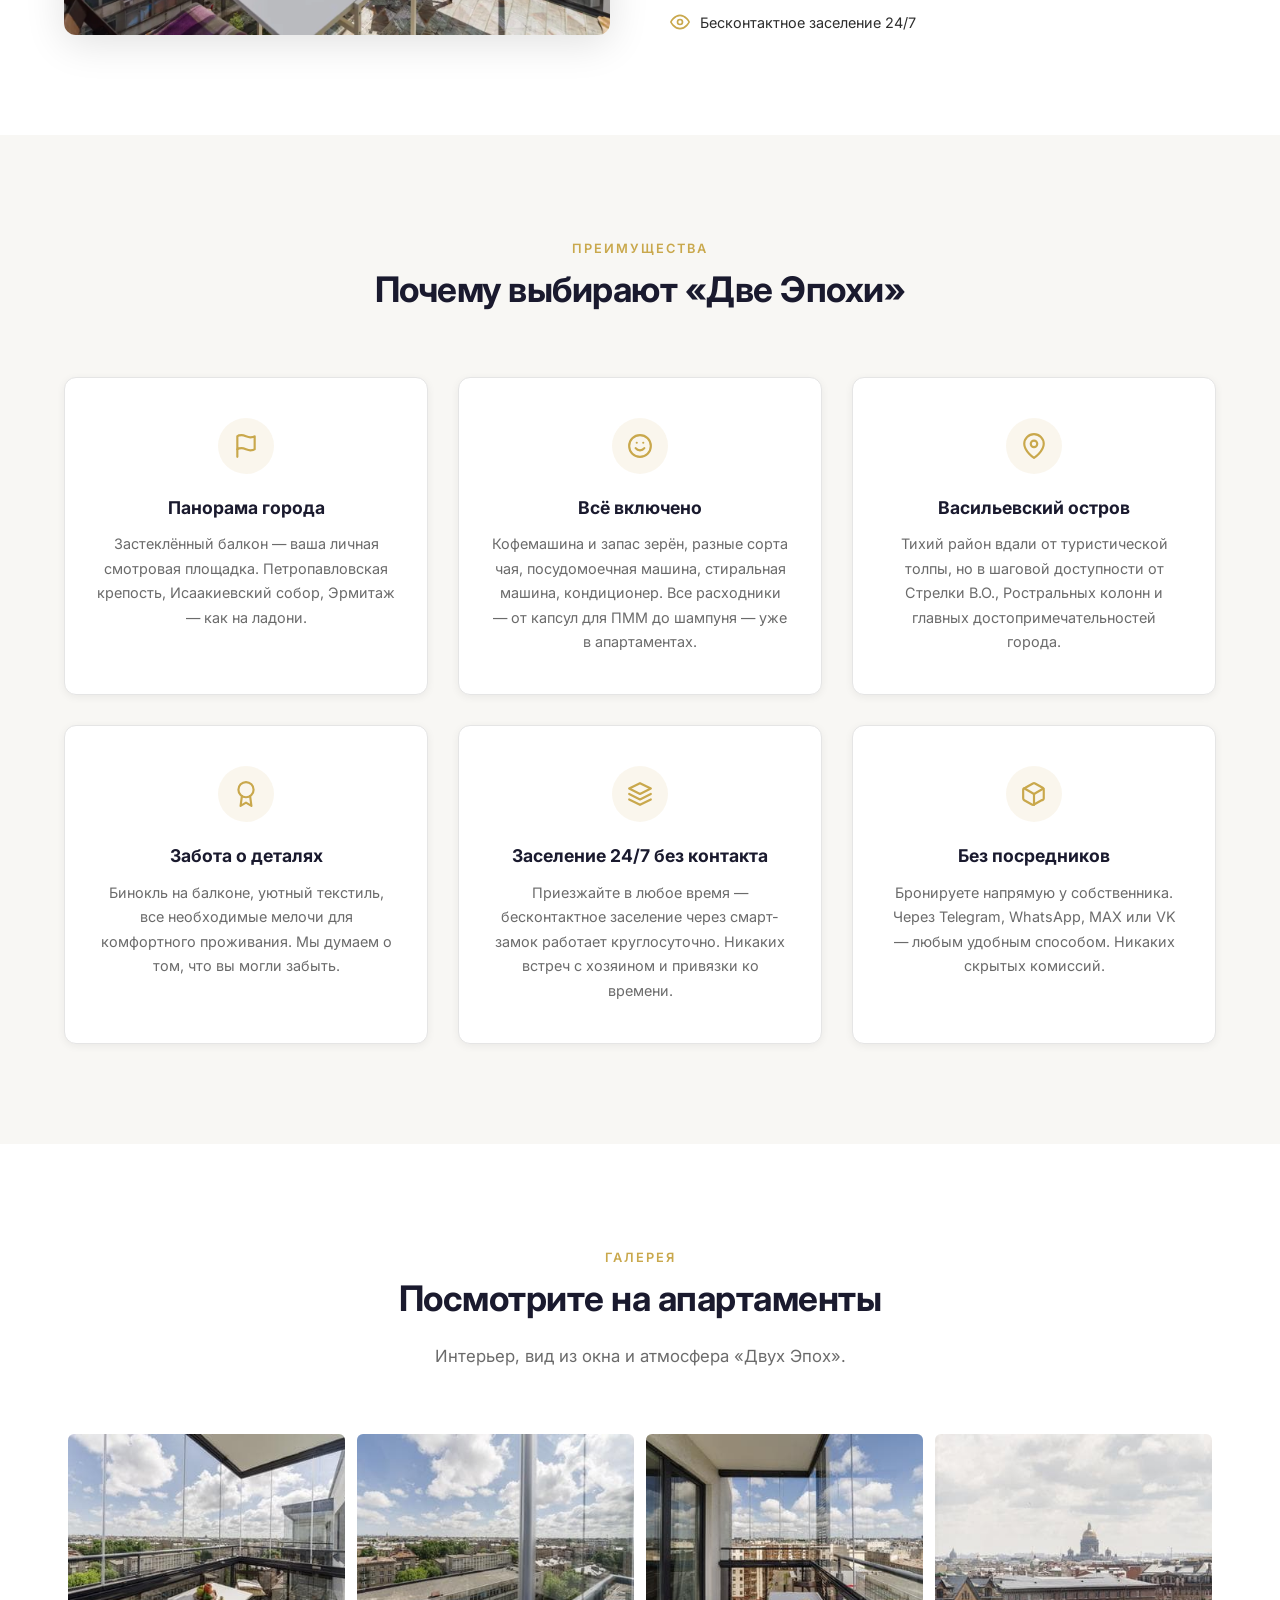
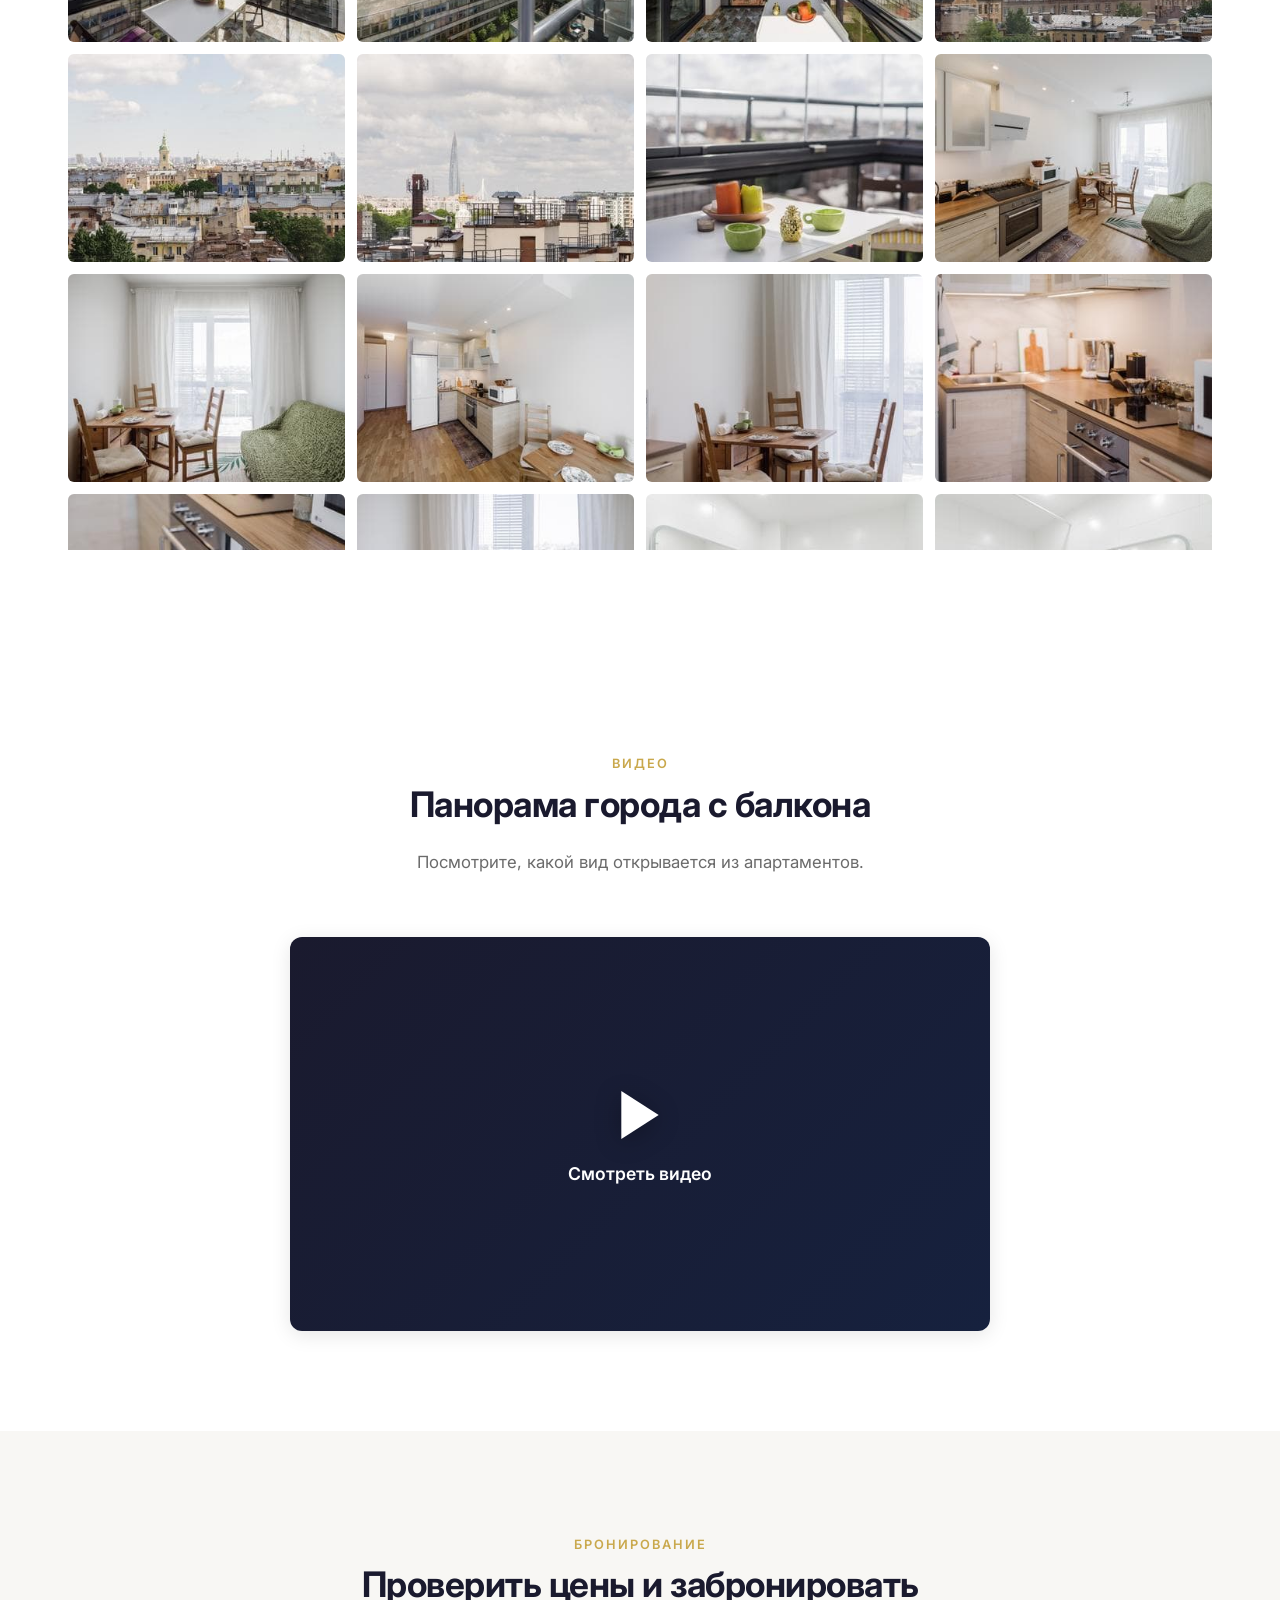
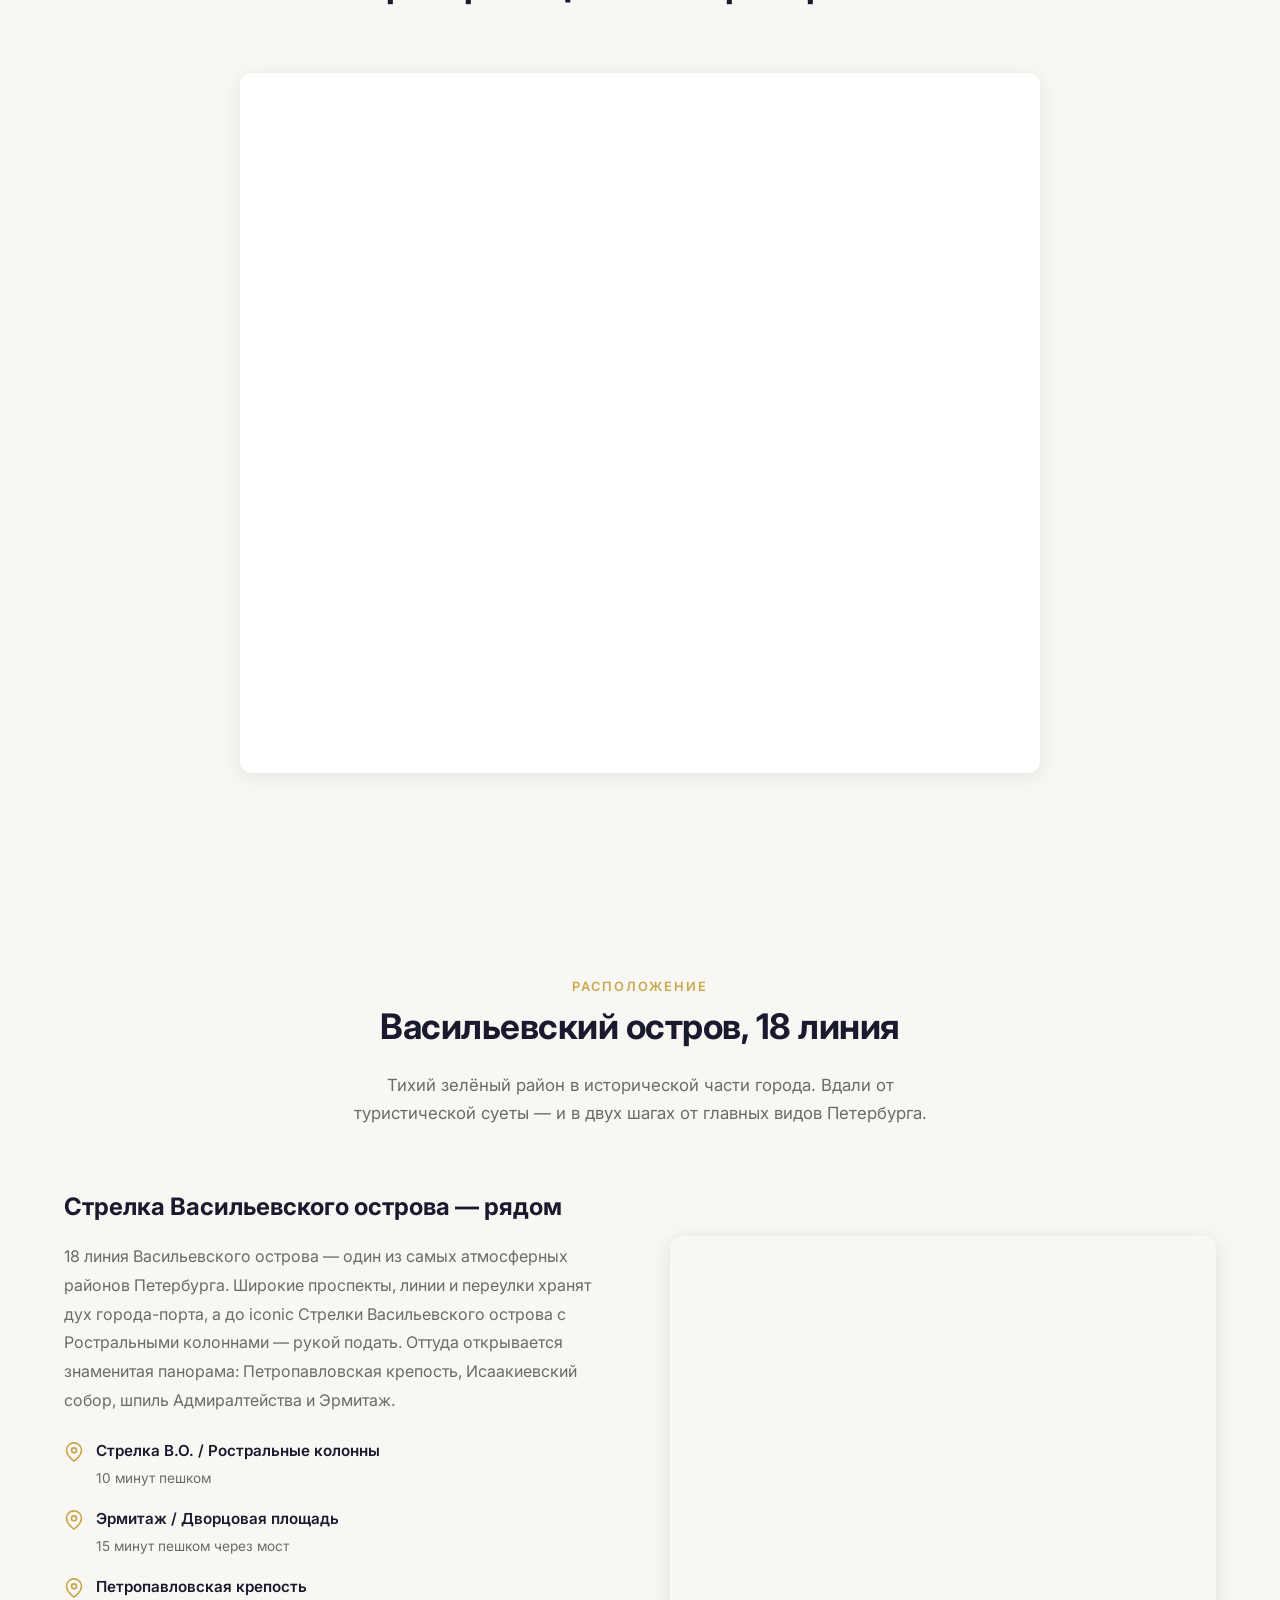
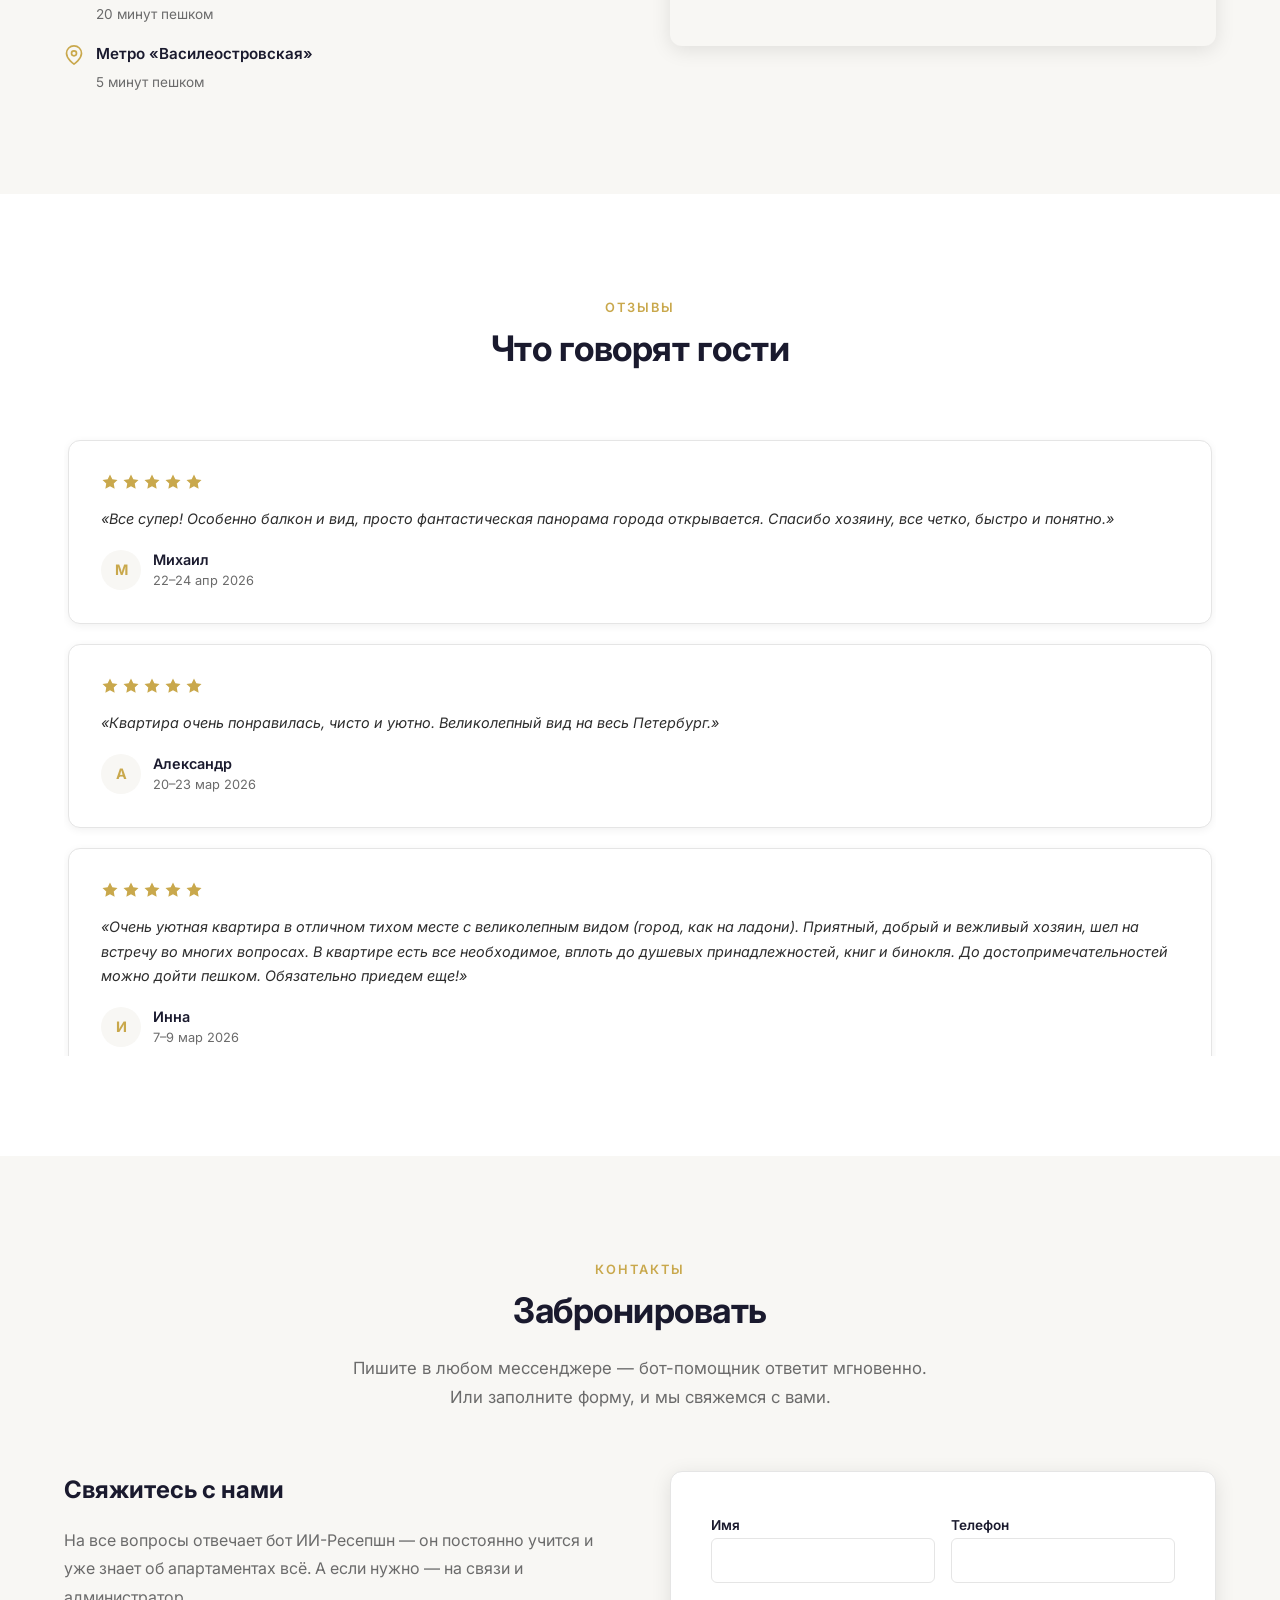
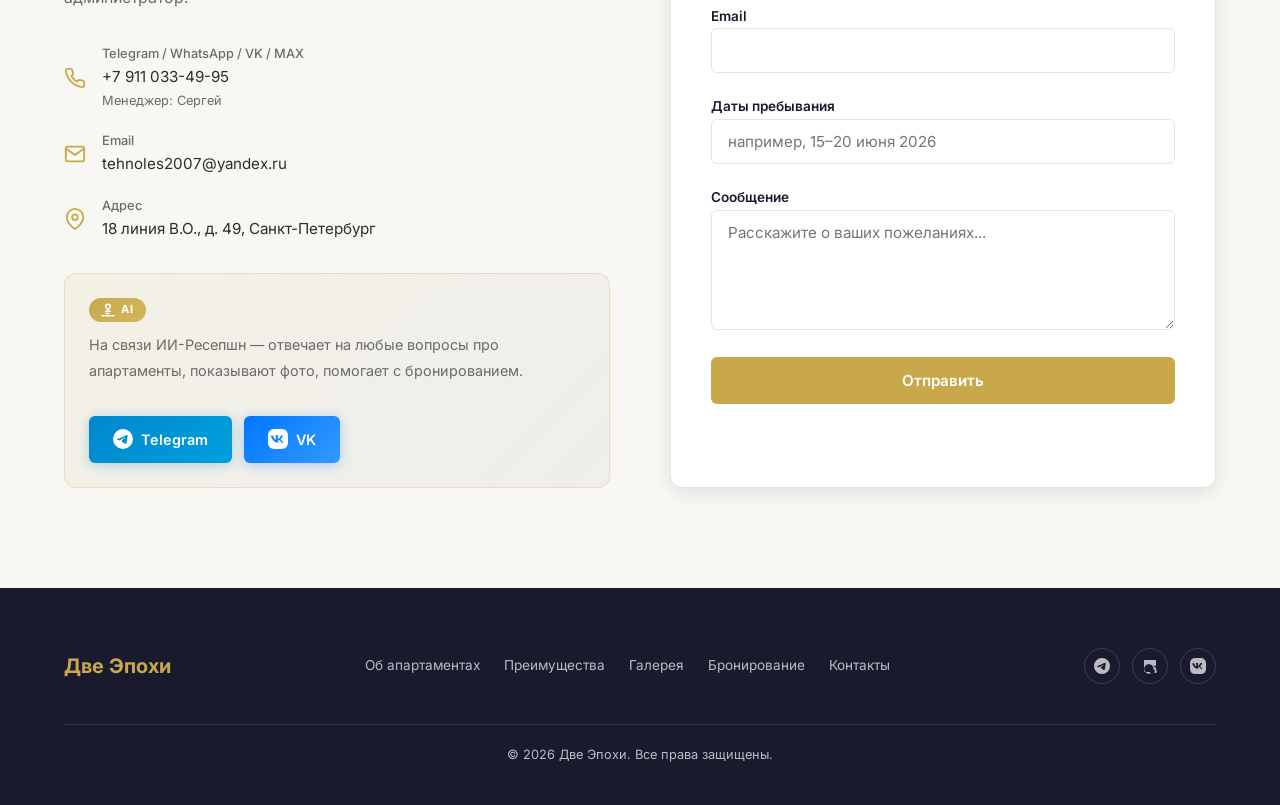
==== commit d3a35052: "feat: webp изображения с jpg-запасным вариантом; AI-ресепшн в контактах" ====
--- a/index.html
+++ b/index.html
@@ -1,795 +1,1903 @@
-<!DOCTYPE html>
+<!doctype html>
 <html lang="ru">
-<head>
-  <meta charset="UTF-8">
-  <meta name="viewport" content="width=device-width, initial-scale=1.0">
-  <title>Две Эпохи | Апартаменты на Васильевском острове</title>
-  <meta name="description" content="Апартаменты на Васильевском острове, 18 линия. Панорамный вид на весь Санкт-Петербург. Посуточная аренда.">
-  <meta name="keywords" content="апартаменты Санкт-Петербург, Василеостровский район, посуточная аренда, Васильевский остров 18 линия, панорамный вид, TwoEras, Две Эпохи">
-  <meta property="og:title" content="Две Эпохи | Апартаменты на Васильевском острове">
-  <meta property="og:description" content="Апартаменты на Васильевском острове, 18 линия. Панорамный вид на весь Санкт-Петербург. Посуточная аренда.">
-  <meta property="og:image" content="https://tehnoles2021-lab.github.io/TwoEras/images/4-IMGP4016.jpg">
-  <meta property="og:url" content="https://tehnoles2021-lab.github.io/TwoEras/">
-  <meta property="og:type" content="website">
-  <meta property="og:locale" content="ru_RU">
-  <script type="application/ld+json">
-  {
-    "@context": "https://schema.org",
-    "@type": "Apartment",
-    "name": "Две Эпохи — TwoEras",
-    "description": "Апартаменты на Васильевском острове, 18 линия. Панорамный вид на весь Санкт-Петербург. Посуточная аренда.",
-    "url": "https://tehnoles2021-lab.github.io/TwoEras/",
-    "image": "https://tehnoles2021-lab.github.io/TwoEras/images/4-IMGP4016.jpg",
-    "numberOfBedrooms": 1,
-    "numberOfBathrooms": 1,
-    "floorSize": { "@type": "QuantitativeValue", "value": 49, "unitCode": "SQM" },
-    "accommodationCategory": "Residential",
-    "petsAllowed": false,
-    "smokingAllowed": false,
-    "amenityFeature": [
-      { "@type": "LocationFeatureSpecification", "name": "Панорамный вид" },
-      { "@type": "LocationFeatureSpecification", "name": "Бесконтактное заселение 24/7" },
-      { "@type": "LocationFeatureSpecification", "name": "Кофемашина" },
-      { "@type": "LocationFeatureSpecification", "name": "Wi-Fi" },
-      { "@type": "LocationFeatureSpecification", "name": "Кондиционер" }
-    ],
-    "address": {
-      "@type": "PostalAddress",
-      "addressLocality": "Санкт-Петербург",
-      "addressRegion": "Санкт-Петербург",
-      "streetAddress": "18 линия В.О., д. 49",
-      "addressCountry": "RU"
-    },
-    "geo": {
-      "@type": "GeoCoordinates",
-      "latitude": 59.94124,
-      "longitude": 30.260864
-    },
-    "offers": {
-      "@type": "Offer",
-      "availability": "https://schema.org/InStock",
-      "priceCurrency": "RUB",
-      "priceSpecification": {
-        "@type": "UnitPriceSpecification",
-        "priceType": "https://schema.org/PerNight"
-      }
-    },
-    "aggregateRating": {
-      "@type": "AggregateRating",
-      "ratingValue": "5",
-      "reviewCount": "9",
-      "bestRating": "5"
-    },
-    "review": [
-      {
-        "@type": "Review",
-        "author": { "@type": "Person", "name": "Михаил" },
-        "reviewBody": "Все супер! Особенно балкон и вид, просто фантастическая панорама города открывается."
-      },
-      {
-        "@type": "Review",
-        "author": { "@type": "Person", "name": "Александр" },
-        "reviewBody": "Квартира очень понравилась, чисто и уютно. Великолепный вид на весь Петербург."
-      },
-      {
-        "@type": "Review",
-        "author": { "@type": "Person", "name": "Инна" },
-        "reviewBody": "Очень уютная квартира в отличном тихом месте с великолепным видом."
-      },
-      {
-        "@type": "Review",
-        "author": { "@type": "Person", "name": "Андрей" },
-        "reviewBody": "Замечательно провели праздники. Вид на город потрясающий, повезло наблюдать красочные рассветы."
-      },
-      {
-        "@type": "Review",
-        "author": { "@type": "Person", "name": "Юрий" },
-        "reviewBody": "Отличная локация, новый ЖК. Дистанционное заселение. Гостеприимный хозяин."
-      },
-      {
-        "@type": "Review",
-        "author": { "@type": "Person", "name": "Илона" },
-        "reviewBody": "Квартира встретила чистотой и уютом. Есть всё необходимое. Вид с балкона очень впечатляет."
-      },
-      {
-        "@type": "Review",
-        "author": { "@type": "Person", "name": "Илья" },
-        "reviewBody": "Сергей прекрасный хозяин. Всё для гостей. Вид — СПб как на ладони."
-      },
-      {
-        "@type": "Review",
-        "author": { "@type": "Person", "name": "Margarita" },
-        "reviewBody": "Уютная квартира, есть всё необходимое! Прекрасный балкон с панорамой на весь город."
-      },
-      {
-        "@type": "Review",
-        "author": { "@type": "Person", "name": "Влада" },
-        "reviewBody": "Безумно счастливы, что провели отпуск именно в этой квартире. Всё идеально, вид шикарный."
-      }
-    ]
-  }
-  </script>
-  <link rel="alternate" hreflang="ru" href="https://tehnoles2021-lab.github.io/TwoEras/">
-  <link rel="alternate" hreflang="en" href="https://tehnoles2021-lab.github.io/TwoEras/en/">
-  <link rel="alternate" hreflang="x-default" href="https://tehnoles2021-lab.github.io/TwoEras/">
-  <link rel="canonical" href="https://tehnoles2021-lab.github.io/TwoEras/">
-  <link rel="icon" type="image/svg+xml" href="data:image/svg+xml,%3Csvg xmlns='http://www.w3.org/2000/svg' viewBox='0 0 32 32'%3E%3Crect width='32' height='32' rx='6' fill='%231a1a2e'/%3E%3Ctext x='16' y='23' text-anchor='middle' font-size='18' fill='%23e8c563' font-family='serif'%3EДЭ%3C/text%3E%3C/svg%3E">
-  <link rel="preconnect" href="https://fonts.googleapis.com">
-  <link rel="preconnect" href="https://fonts.gstatic.com" crossorigin>
-  <link href="https://fonts.googleapis.com/css2?family=Inter:wght@300;400;500;600;700;800&display=swap" rel="stylesheet">
-  <link rel="stylesheet" href="css/style.css">
-  <style>
-    .hero::before {
-      content: '';
-      position: absolute;
-      inset: 0;
-      background: url('images/4-IMGP4016.jpg') center/cover no-repeat;
-      opacity: 0.3;
-    }
-  </style>
-</head>
-<body>
-
-<!-- ===== Header ===== -->
-<header class="header">
-  <div class="container header__inner">
-    <a href="#" class="header__logo"><span class="lang-ru">Две Эпохи</span><span class="lang-en">TwoEras</span></a>
-    <nav class="header__nav">
-      <a href="#about" class="lang-ru">Об апартаментах</a>
-      <a href="#about" class="lang-en">About</a>
-      <a href="#advantages" class="lang-ru">Преимущества</a>
-      <a href="#advantages" class="lang-en">Advantages</a>
-      <a href="#gallery" class="lang-ru">Галерея</a>
-      <a href="#gallery" class="lang-en">Gallery</a>
-      <a href="#location" class="lang-ru">Расположение</a>
-      <a href="#location" class="lang-en">Location</a>
-      <a href="#booking" class="lang-ru">Бронирование</a>
-      <a href="#booking" class="lang-en">Booking</a>
-      <a href="#contact" class="lang-ru">Контакты</a>
-      <a href="#contact" class="lang-en">Contact</a>
-      <div class="lang-switch">
-        <button data-lang="ru" class="active">RU</button>
-        <button data-lang="en">EN</button>
-      </div>
-    </nav>
-    <button class="mobile-toggle" aria-label="Меню">
-      <span></span><span></span><span></span>
-    </button>
-  </div>
-</header>
-
-<div class="mobile-menu">
-  <a href="#about" class="lang-ru">Об апартаментах</a>
-  <a href="#about" class="lang-en">About</a>
-  <a href="#advantages" class="lang-ru">Преимущества</a>
-  <a href="#advantages" class="lang-en">Advantages</a>
-  <a href="#gallery" class="lang-ru">Галерея</a>
-  <a href="#gallery" class="lang-en">Gallery</a>
-  <a href="#location" class="lang-ru">Расположение</a>
-  <a href="#location" class="lang-en">Location</a>
-  <a href="#booking" class="lang-ru">Бронирование</a>
-  <a href="#booking" class="lang-en">Booking</a>
-  <a href="#contact" class="lang-ru">Контакты</a>
-  <a href="#contact" class="lang-en">Contact</a>
-  <div style="padding-top:12px">
-    <div class="lang-switch">
-      <button data-lang="ru" class="active">RU</button>
-      <button data-lang="en">EN</button>
-    </div>
-  </div>
-</div>
-
-<!-- ===== Hero ===== -->
-<section class="hero">
-  <div class="container hero__content">
-    <span class="hero__badge lang-ru">Посуточная аренда на Васильевском</span>
-    <span class="hero__badge lang-en">Daily rental on Vasilievsky Island</span>
-
-    <h1 class="hero__title lang-ru">Персональная<br>смотровая площадка</h1>
-    <h1 class="hero__title lang-en">Your Personal<br>Observation Deck</h1>
-
-    <p class="hero__subtitle lang-ru">Апартаменты с панорамным видом на весь Санкт-Петербург. Тихий район, вдали от туристических маршрутов — и вся красота Северной столицы как на ладони. Это не просто апартаменты — это персональная смотровая площадка.</p>
-    <p class="hero__subtitle lang-en">Apartments with panoramic views of all St. Petersburg. A quiet neighborhood away from tourist routes — with the entire Northern Capital laid out before you. This isn't just an apartment — it's your personal observation deck.</p>
-
-    <div class="hero__actions">
-      <a href="#booking" class="btn btn--primary lang-ru">Забронировать</a>
-      <a href="#booking" class="btn btn--primary lang-en">Book Now</a>
-      <a href="#gallery" class="btn btn--outline lang-ru">Смотреть галерею</a>
-      <a href="#gallery" class="btn btn--outline lang-en">View Gallery</a>
-    </div>
-  </div>
-</section>
-
-<!-- ===== About ===== -->
-<section class="section" id="about">
-  <div class="container">
-    <div class="section__header">
-      <span class="section__label lang-ru">Об апартаментах</span>
-      <span class="section__label lang-en">About</span>
-      <h2 class="section__title lang-ru">Две эпохи — один вид</h2>
-      <h2 class="section__title lang-en">Two Eras — One View</h2>
-      <p class="section__desc lang-ru">49 кв.м. уюта с панорамным видом. Комната, кухня, застеклённый балкон и панорама, от которой захватывает дух.</p>
-      <p class="section__desc lang-en">49 sqm of comfort with a panoramic view. Living room, kitchen, glassed balcony, and a view that takes your breath away.</p>
-    </div>
-
-    <div class="about__grid">
-      <div class="about__image">
-        <img src="images/1-IMGP4013.jpg" alt="Интерьер апартаментов" loading="lazy">
-      </div>
-      <div class="about__text">
-        <h3 class="lang-ru">Не просто видовая квартира</h3>
-        <h3 class="lang-en">More Than a Room with a View</h3>
-        <p class="lang-ru">С застеклённого балкона открывается неповторимый вид на весь Санкт-Петербург: Петропавловская крепость, Исаакиевский собор, шпиль Адмиралтейства, Эрмитаж. К балкону прилагается бинокль — рассматривать детали любимого города можно бесконечно.</p>
-        <p class="lang-en">From the glassed balcony you get an unparalleled view of all St. Petersburg: Peter and Paul Fortress, St. Isaac's Cathedral, the Admiralty spire, the Hermitage. Binoculars are provided — studying the details of this beloved city is endlessly fascinating.</p>
-        <p class="lang-ru">Внутри — всё продумано до мелочей. Кофемашина с запасом зерён, капсулы для посудомоечной машины, различные сорта чая, расходные материалы от шампуня до стирального порошка — вы можете приехать с одним чемоданом и чувствовать себя как дома.</p>
-        <p class="lang-en">Inside, every detail is thought through. Coffee machine with a supply of beans, dishwasher capsules, various teas, consumables from shampoo to laundry detergent — you can arrive with just a suitcase and feel right at home.</p>
-        <div class="about__features">
-          <div class="about__feature">
-            <svg viewBox="0 0 24 24" fill="none" stroke="currentColor" stroke-width="2" stroke-linecap="round" stroke-linejoin="round"><path d="M4 15s1-1 4-1 5 2 8 2 4-1 4-1V3s-1 1-4 1-5-2-8-2-4 1-4 1z"/><line x1="4" y1="22" x2="4" y2="15"/></svg>
-            <span class="lang-ru">Панорамный вид</span>
-            <span class="lang-en">Panoramic view</span>
-          </div>
-          <div class="about__feature">
-            <svg viewBox="0 0 24 24" fill="none" stroke="currentColor" stroke-width="2" stroke-linecap="round" stroke-linejoin="round"><path d="M20.84 4.61a5.5 5.5 0 00-7.78 0L12 5.67l-1.06-1.06a5.5 5.5 0 00-7.78 7.78l1.06 1.06L12 21.23l7.78-7.78 1.06-1.06a5.5 5.5 0 000-7.78z"/></svg>
-            <span class="lang-ru">49 кв.м. комната + кухня</span>
-            <span class="lang-en">49 sqm room + kitchen</span>
-          </div>
-          <div class="about__feature">
-            <svg viewBox="0 0 24 24" fill="none" stroke="currentColor" stroke-width="2" stroke-linecap="round" stroke-linejoin="round"><circle cx="12" cy="12" r="10"/><path d="M8 14s1.5 2 4 2 4-2 4-2"/><line x1="9" y1="9" x2="9.01" y2="9"/><line x1="15" y1="9" x2="15.01" y2="9"/></svg>
-            <span class="lang-ru">Кофемашина + бинокль</span>
-            <span class="lang-en">Coffee machine + binoculars</span>
-          </div>
-          <div class="about__feature">
-            <svg viewBox="0 0 24 24" fill="none" stroke="currentColor" stroke-width="2" stroke-linecap="round" stroke-linejoin="round"><path d="M12 22s8-4 8-10V5l-8-3-8 3v7c0 6 8 10 8 10z"/></svg>
-            <span class="lang-ru">Полный запас расходников</span>
-            <span class="lang-en">Full supply of consumables</span>
-          </div>
-          <div class="about__feature">
-            <svg viewBox="0 0 24 24" fill="none" stroke="currentColor" stroke-width="2" stroke-linecap="round" stroke-linejoin="round"><path d="M1 12s4-8 11-8 11 8 11 8-4 8-11 8-11-8-11-8z"/><circle cx="12" cy="12" r="3"/></svg>
-            <span class="lang-ru">Бесконтактное заселение 24/7</span>
-            <span class="lang-en">Contactless 24/7 check-in</span>
-          </div>
+    <head>
+        <meta charset="UTF-8" />
+        <meta name="viewport" content="width=device-width, initial-scale=1.0" />
+        <title>Две Эпохи | Апартаменты на Васильевском острове</title>
+        <meta
+            name="description"
+            content="Апартаменты на Васильевском острове, 18 линия. Панорамный вид на весь Санкт-Петербург. Посуточная аренда."
+        />
+        <meta
+            name="keywords"
+            content="апартаменты Санкт-Петербург, Василеостровский район, посуточная аренда, Васильевский остров 18 линия, панорамный вид, TwoEras, Две Эпохи"
+        />
+        <meta
+            property="og:title"
+            content="Две Эпохи | Апартаменты на Васильевском острове"
+        />
+        <meta
+            property="og:description"
+            content="Апартаменты на Васильевском острове, 18 линия. Панорамный вид на весь Санкт-Петербург. Посуточная аренда."
+        />
+        <meta
+            property="og:image"
+            content="https://tehnoles2021-lab.github.io/TwoEras/images/4-IMGP4016.jpg"
+        />
+        <meta
+            property="og:url"
+            content="https://tehnoles2021-lab.github.io/TwoEras/"
+        />
+        <meta property="og:type" content="website" />
+        <meta property="og:locale" content="ru_RU" />
+        <script type="application/ld+json">
+            {
+                "@context": "https://schema.org",
+                "@type": "Apartment",
+                "name": "Две Эпохи — TwoEras",
+                "description": "Апартаменты на Васильевском острове, 18 линия. Панорамный вид на весь Санкт-Петербург. Посуточная аренда.",
+                "url": "https://tehnoles2021-lab.github.io/TwoEras/",
+                "image": "https://tehnoles2021-lab.github.io/TwoEras/images/4-IMGP4016.jpg",
+                "numberOfBedrooms": 1,
+                "numberOfBathrooms": 1,
+                "floorSize": {
+                    "@type": "QuantitativeValue",
+                    "value": 49,
+                    "unitCode": "SQM"
+                },
+                "accommodationCategory": "Residential",
+                "petsAllowed": false,
+                "smokingAllowed": false,
+                "amenityFeature": [
+                    {
+                        "@type": "LocationFeatureSpecification",
+                        "name": "Панорамный вид"
+                    },
+                    {
+                        "@type": "LocationFeatureSpecification",
+                        "name": "Бесконтактное заселение 24/7"
+                    },
+                    {
+                        "@type": "LocationFeatureSpecification",
+                        "name": "Кофемашина"
+                    },
+                    {
+                        "@type": "LocationFeatureSpecification",
+                        "name": "Wi-Fi"
+                    },
+                    {
+                        "@type": "LocationFeatureSpecification",
+                        "name": "Кондиционер"
+                    }
+                ],
+                "address": {
+                    "@type": "PostalAddress",
+                    "addressLocality": "Санкт-Петербург",
+                    "addressRegion": "Санкт-Петербург",
+                    "streetAddress": "18 линия В.О., д. 49",
+                    "addressCountry": "RU"
+                },
+                "geo": {
+                    "@type": "GeoCoordinates",
+                    "latitude": 59.94124,
+                    "longitude": 30.260864
+                },
+                "offers": {
+                    "@type": "Offer",
+                    "availability": "https://schema.org/InStock",
+                    "priceCurrency": "RUB",
+                    "priceSpecification": {
+                        "@type": "UnitPriceSpecification",
+                        "priceType": "https://schema.org/PerNight"
+                    }
+                },
+                "aggregateRating": {
+                    "@type": "AggregateRating",
+                    "ratingValue": "5",
+                    "reviewCount": "9",
+                    "bestRating": "5"
+                },
+                "review": [
+                    {
+                        "@type": "Review",
+                        "author": { "@type": "Person", "name": "Михаил" },
+                        "reviewBody": "Все супер! Особенно балкон и вид, просто фантастическая панорама города открывается."
+                    },
+                    {
+                        "@type": "Review",
+                        "author": { "@type": "Person", "name": "Александр" },
+                        "reviewBody": "Квартира очень понравилась, чисто и уютно. Великолепный вид на весь Петербург."
+                    },
+                    {
+                        "@type": "Review",
+                        "author": { "@type": "Person", "name": "Инна" },
+                        "reviewBody": "Очень уютная квартира в отличном тихом месте с великолепным видом."
+                    },
+                    {
+                        "@type": "Review",
+                        "author": { "@type": "Person", "name": "Андрей" },
+                        "reviewBody": "Замечательно провели праздники. Вид на город потрясающий, повезло наблюдать красочные рассветы."
+                    },
+                    {
+                        "@type": "Review",
+                        "author": { "@type": "Person", "name": "Юрий" },
+                        "reviewBody": "Отличная локация, новый ЖК. Дистанционное заселение. Гостеприимный хозяин."
+                    },
+                    {
+                        "@type": "Review",
+                        "author": { "@type": "Person", "name": "Илона" },
+                        "reviewBody": "Квартира встретила чистотой и уютом. Есть всё необходимое. Вид с балкона очень впечатляет."
+                    },
+                    {
+                        "@type": "Review",
+                        "author": { "@type": "Person", "name": "Илья" },
+                        "reviewBody": "Сергей прекрасный хозяин. Всё для гостей. Вид — СПб как на ладони."
+                    },
+                    {
+                        "@type": "Review",
+                        "author": { "@type": "Person", "name": "Margarita" },
+                        "reviewBody": "Уютная квартира, есть всё необходимое! Прекрасный балкон с панорамой на весь город."
+                    },
+                    {
+                        "@type": "Review",
+                        "author": { "@type": "Person", "name": "Влада" },
+                        "reviewBody": "Безумно счастливы, что провели отпуск именно в этой квартире. Всё идеально, вид шикарный."
+                    }
+                ]
+            }
+        </script>
+        <link
+            rel="alternate"
+            hreflang="ru"
+            href="https://tehnoles2021-lab.github.io/TwoEras/"
+        />
+        <link
+            rel="alternate"
+            hreflang="en"
+            href="https://tehnoles2021-lab.github.io/TwoEras/en/"
+        />
+        <link
+            rel="alternate"
+            hreflang="x-default"
+            href="https://tehnoles2021-lab.github.io/TwoEras/"
+        />
+        <link
+            rel="canonical"
+            href="https://tehnoles2021-lab.github.io/TwoEras/"
+        />
+        <link
+            rel="icon"
+            type="image/svg+xml"
+            href="data:image/svg+xml,%3Csvg xmlns='http://www.w3.org/2000/svg' viewBox='0 0 32 32'%3E%3Crect width='32' height='32' rx='6' fill='%231a1a2e'/%3E%3Ctext x='16' y='23' text-anchor='middle' font-size='18' fill='%23e8c563' font-family='serif'%3EДЭ%3C/text%3E%3C/svg%3E"
+        />
+        <link rel="preconnect" href="https://fonts.googleapis.com" />
+        <link rel="preconnect" href="https://fonts.gstatic.com" crossorigin />
+        <link
+            href="https://fonts.googleapis.com/css2?family=Inter:wght@300;400;500;600;700;800&display=swap"
+            rel="stylesheet"
+        />
+        <link rel="stylesheet" href="css/style.css" />
+        <style>
+            .hero::before {
+                content: "";
+                position: absolute;
+                inset: 0;
+                background: url("images/4-IMGP4016.jpg") center/cover no-repeat;
+                opacity: 0.3;
+            }
+            @supports (background: image-set(url("") type("image/webp"))) {
+                .hero::before {
+                    background: url("images/4-IMGP4016.webp") center/cover
+                        no-repeat;
+                }
+            }
+        </style>
+        <!-- Yandex.Metrika counter -->
+        <script>
+            (function (m, e, t, r, i, k, a) {
+                m[i] =
+                    m[i] ||
+                    function () {
+                        (m[i].a = m[i].a || []).push(arguments);
+                    };
+                m[i].l = 1 * new Date();
+                for (var j = 0; j < document.scripts.length; j++) {
+                    if (document.scripts[j].src === r) {
+                        return;
+                    }
+                }
+                ((k = e.createElement(t)),
+                    (a = e.getElementsByTagName(t)[0]),
+                    (k.async = 1),
+                    (k.src = r),
+                    a.parentNode.insertBefore(k, a));
+            })(
+                window,
+                document,
+                "script",
+                "https://mc.yandex.ru/metrika/tag.js",
+                "ym",
+            );
+            ym(110089719, "init", {
+                clickmap: true,
+                trackLinks: true,
+                accurateTrackBounce: true,
+                webvisor: true,
+            });
+        </script>
+        <noscript
+            ><div>
+                <img
+                    src="https://mc.yandex.ru/watch/110089719"
+                    style="position: absolute; left: -9999px"
+                    alt=""
+                /></div
+        ></noscript>
+        <!-- /Yandex.Metrika counter -->
+    </head>
+    <body>
+        <!-- ===== Header ===== -->
+        <header class="header">
+            <div class="container header__inner">
+                <a href="#" class="header__logo"
+                    ><span class="lang-ru">Две Эпохи</span
+                    ><span class="lang-en">TwoEras</span></a
+                >
+                <nav class="header__nav">
+                    <a href="#about" class="lang-ru">Об апартаментах</a>
+                    <a href="#about" class="lang-en">About</a>
+                    <a href="#advantages" class="lang-ru">Преимущества</a>
+                    <a href="#advantages" class="lang-en">Advantages</a>
+                    <a href="#gallery" class="lang-ru">Галерея</a>
+                    <a href="#gallery" class="lang-en">Gallery</a>
+                    <a href="#location" class="lang-ru">Расположение</a>
+                    <a href="#location" class="lang-en">Location</a>
+                    <a href="#booking" class="lang-ru">Бронирование</a>
+                    <a href="#booking" class="lang-en">Booking</a>
+                    <a href="#contact" class="lang-ru">Контакты</a>
+                    <a href="#contact" class="lang-en">Contact</a>
+                    <div class="lang-switch">
+                        <button data-lang="ru" class="active">RU</button>
+                        <button data-lang="en">EN</button>
+                    </div>
+                </nav>
+                <button class="mobile-toggle" aria-label="Меню">
+                    <span></span><span></span><span></span>
+                </button>
+            </div>
+        </header>
+
+        <div class="mobile-menu">
+            <a href="#about" class="lang-ru">Об апартаментах</a>
+            <a href="#about" class="lang-en">About</a>
+            <a href="#advantages" class="lang-ru">Преимущества</a>
+            <a href="#advantages" class="lang-en">Advantages</a>
+            <a href="#gallery" class="lang-ru">Галерея</a>
+            <a href="#gallery" class="lang-en">Gallery</a>
+            <a href="#location" class="lang-ru">Расположение</a>
+            <a href="#location" class="lang-en">Location</a>
+            <a href="#booking" class="lang-ru">Бронирование</a>
+            <a href="#booking" class="lang-en">Booking</a>
+            <a href="#contact" class="lang-ru">Контакты</a>
+            <a href="#contact" class="lang-en">Contact</a>
+            <div style="padding-top: 12px">
+                <div class="lang-switch">
+                    <button data-lang="ru" class="active">RU</button>
+                    <button data-lang="en">EN</button>
+                </div>
+            </div>
         </div>
-      </div>
-    </div>
-  </div>
-</section>
-
-<!-- ===== Advantages ===== -->
-<section class="section section--alt" id="advantages">
-  <div class="container">
-    <div class="section__header">
-      <span class="section__label lang-ru">Преимущества</span>
-      <span class="section__label lang-en">Advantages</span>
-      <h2 class="section__title lang-ru">Почему выбирают «Две Эпохи»</h2>
-      <h2 class="section__title lang-en">Why Choose TwoEras</h2>
-    </div>
-
-    <div class="advantages__grid">
-      <div class="advantage-card">
-        <div class="advantage-card__icon">
-          <svg viewBox="0 0 24 24" fill="none" stroke="currentColor" stroke-width="2" stroke-linecap="round" stroke-linejoin="round"><path d="M4 15s1-1 4-1 5 2 8 2 4-1 4-1V3s-1 1-4 1-5-2-8-2-4 1-4 1z"/><line x1="4" y1="22" x2="4" y2="15"/></svg>
+
+        <!-- ===== Hero ===== -->
+        <section class="hero">
+            <div class="container hero__content">
+                <span class="hero__badge lang-ru"
+                    >Посуточная аренда на Васильевском</span
+                >
+                <span class="hero__badge lang-en"
+                    >Daily rental on Vasilievsky Island</span
+                >
+
+                <h1 class="hero__title lang-ru">
+                    Персональная<br />смотровая площадка
+                </h1>
+                <h1 class="hero__title lang-en">
+                    Your Personal<br />Observation Deck
+                </h1>
+
+                <p class="hero__subtitle lang-ru">
+                    Апартаменты с панорамным видом на весь Санкт-Петербург.
+                    Тихий район, вдали от туристических маршрутов — и вся
+                    красота Северной столицы как на ладони. Это не просто
+                    апартаменты — это персональная смотровая площадка.
+                </p>
+                <p class="hero__subtitle lang-en">
+                    Apartments with panoramic views of all St. Petersburg. A
+                    quiet neighborhood away from tourist routes — with the
+                    entire Northern Capital laid out before you. This isn't just
+                    an apartment — it's your personal observation deck.
+                </p>
+
+                <div class="hero__actions">
+                    <a href="#booking" class="btn btn--primary lang-ru"
+                        >Забронировать</a
+                    >
+                    <a href="#booking" class="btn btn--primary lang-en"
+                        >Book Now</a
+                    >
+                    <a href="#gallery" class="btn btn--outline lang-ru"
+                        >Смотреть галерею</a
+                    >
+                    <a href="#gallery" class="btn btn--outline lang-en"
+                        >View Gallery</a
+                    >
+                </div>
+            </div>
+        </section>
+
+        <!-- ===== About ===== -->
+        <section class="section" id="about">
+            <div class="container">
+                <div class="section__header">
+                    <span class="section__label lang-ru">Об апартаментах</span>
+                    <span class="section__label lang-en">About</span>
+                    <h2 class="section__title lang-ru">Две эпохи — один вид</h2>
+                    <h2 class="section__title lang-en">Two Eras — One View</h2>
+                    <p class="section__desc lang-ru">
+                        49 кв.м. уюта с панорамным видом. Комната, кухня,
+                        застеклённый балкон и панорама, от которой захватывает
+                        дух.
+                    </p>
+                    <p class="section__desc lang-en">
+                        49 sqm of comfort with a panoramic view. Living room,
+                        kitchen, glassed balcony, and a view that takes your
+                        breath away.
+                    </p>
+                </div>
+
+                <div class="about__grid">
+                    <div class="about__image">
+                        <picture>
+                            <source
+                                srcset="images/1-IMGP4013.webp"
+                                type="image/webp"
+                            />
+                            <img
+                                src="images/1-IMGP4013.jpg"
+                                alt="Интерьер апартаментов"
+                                loading="lazy"
+                            />
+                        </picture>
+                    </div>
+                    <div class="about__text">
+                        <h3 class="lang-ru">Не просто видовая квартира</h3>
+                        <h3 class="lang-en">More Than a Room with a View</h3>
+                        <p class="lang-ru">
+                            С застеклённого балкона открывается неповторимый вид
+                            на весь Санкт-Петербург: Петропавловская крепость,
+                            Исаакиевский собор, шпиль Адмиралтейства, Эрмитаж. К
+                            балкону прилагается бинокль — рассматривать детали
+                            любимого города можно бесконечно.
+                        </p>
+                        <p class="lang-en">
+                            From the glassed balcony you get an unparalleled
+                            view of all St. Petersburg: Peter and Paul Fortress,
+                            St. Isaac's Cathedral, the Admiralty spire, the
+                            Hermitage. Binoculars are provided — studying the
+                            details of this beloved city is endlessly
+                            fascinating.
+                        </p>
+                        <p class="lang-ru">
+                            Внутри — всё продумано до мелочей. Кофемашина с
+                            запасом зерён, капсулы для посудомоечной машины,
+                            различные сорта чая, расходные материалы от шампуня
+                            до стирального порошка — вы можете приехать с одним
+                            чемоданом и чувствовать себя как дома.
+                        </p>
+                        <p class="lang-en">
+                            Inside, every detail is thought through. Coffee
+                            machine with a supply of beans, dishwasher capsules,
+                            various teas, consumables from shampoo to laundry
+                            detergent — you can arrive with just a suitcase and
+                            feel right at home.
+                        </p>
+                        <div class="about__features">
+                            <div class="about__feature">
+                                <svg
+                                    viewBox="0 0 24 24"
+                                    fill="none"
+                                    stroke="currentColor"
+                                    stroke-width="2"
+                                    stroke-linecap="round"
+                                    stroke-linejoin="round"
+                                >
+                                    <path
+                                        d="M4 15s1-1 4-1 5 2 8 2 4-1 4-1V3s-1 1-4 1-5-2-8-2-4 1-4 1z"
+                                    />
+                                    <line x1="4" y1="22" x2="4" y2="15" />
+                                </svg>
+                                <span class="lang-ru">Панорамный вид</span>
+                                <span class="lang-en">Panoramic view</span>
+                            </div>
+                            <div class="about__feature">
+                                <svg
+                                    viewBox="0 0 24 24"
+                                    fill="none"
+                                    stroke="currentColor"
+                                    stroke-width="2"
+                                    stroke-linecap="round"
+                                    stroke-linejoin="round"
+                                >
+                                    <path
+                                        d="M20.84 4.61a5.5 5.5 0 00-7.78 0L12 5.67l-1.06-1.06a5.5 5.5 0 00-7.78 7.78l1.06 1.06L12 21.23l7.78-7.78 1.06-1.06a5.5 5.5 0 000-7.78z"
+                                    />
+                                </svg>
+                                <span class="lang-ru"
+                                    >49 кв.м. комната + кухня</span
+                                >
+                                <span class="lang-en"
+                                    >49 sqm room + kitchen</span
+                                >
+                            </div>
+                            <div class="about__feature">
+                                <svg
+                                    viewBox="0 0 24 24"
+                                    fill="none"
+                                    stroke="currentColor"
+                                    stroke-width="2"
+                                    stroke-linecap="round"
+                                    stroke-linejoin="round"
+                                >
+                                    <circle cx="12" cy="12" r="10" />
+                                    <path d="M8 14s1.5 2 4 2 4-2 4-2" />
+                                    <line x1="9" y1="9" x2="9.01" y2="9" />
+                                    <line x1="15" y1="9" x2="15.01" y2="9" />
+                                </svg>
+                                <span class="lang-ru"
+                                    >Кофемашина + бинокль</span
+                                >
+                                <span class="lang-en"
+                                    >Coffee machine + binoculars</span
+                                >
+                            </div>
+                            <div class="about__feature">
+                                <svg
+                                    viewBox="0 0 24 24"
+                                    fill="none"
+                                    stroke="currentColor"
+                                    stroke-width="2"
+                                    stroke-linecap="round"
+                                    stroke-linejoin="round"
+                                >
+                                    <path
+                                        d="M12 22s8-4 8-10V5l-8-3-8 3v7c0 6 8 10 8 10z"
+                                    />
+                                </svg>
+                                <span class="lang-ru"
+                                    >Полный запас расходников</span
+                                >
+                                <span class="lang-en"
+                                    >Full supply of consumables</span
+                                >
+                            </div>
+                            <div class="about__feature">
+                                <svg
+                                    viewBox="0 0 24 24"
+                                    fill="none"
+                                    stroke="currentColor"
+                                    stroke-width="2"
+                                    stroke-linecap="round"
+                                    stroke-linejoin="round"
+                                >
+                                    <path
+                                        d="M1 12s4-8 11-8 11 8 11 8-4 8-11 8-11-8-11-8z"
+                                    />
+                                    <circle cx="12" cy="12" r="3" />
+                                </svg>
+                                <span class="lang-ru"
+                                    >Бесконтактное заселение 24/7</span
+                                >
+                                <span class="lang-en"
+                                    >Contactless 24/7 check-in</span
+                                >
+                            </div>
+                        </div>
+                    </div>
+                </div>
+            </div>
+        </section>
+
+        <!-- ===== Advantages ===== -->
+        <section class="section section--alt" id="advantages">
+            <div class="container">
+                <div class="section__header">
+                    <span class="section__label lang-ru">Преимущества</span>
+                    <span class="section__label lang-en">Advantages</span>
+                    <h2 class="section__title lang-ru">
+                        Почему выбирают «Две Эпохи»
+                    </h2>
+                    <h2 class="section__title lang-en">Why Choose TwoEras</h2>
+                </div>
+
+                <div class="advantages__grid">
+                    <div class="advantage-card">
+                        <div class="advantage-card__icon">
+                            <svg
+                                viewBox="0 0 24 24"
+                                fill="none"
+                                stroke="currentColor"
+                                stroke-width="2"
+                                stroke-linecap="round"
+                                stroke-linejoin="round"
+                            >
+                                <path
+                                    d="M4 15s1-1 4-1 5 2 8 2 4-1 4-1V3s-1 1-4 1-5-2-8-2-4 1-4 1z"
+                                />
+                                <line x1="4" y1="22" x2="4" y2="15" />
+                            </svg>
+                        </div>
+                        <h3 class="advantage-card__title lang-ru">
+                            Панорама города
+                        </h3>
+                        <h3 class="advantage-card__title lang-en">
+                            City Panorama
+                        </h3>
+                        <p class="advantage-card__desc lang-ru">
+                            Застеклённый балкон — ваша личная смотровая
+                            площадка. Петропавловская крепость, Исаакиевский
+                            собор, Эрмитаж — как на ладони.
+                        </p>
+                        <p class="advantage-card__desc lang-en">
+                            A glassed balcony — your private observation deck.
+                            Peter and Paul Fortress, St. Isaac's Cathedral, the
+                            Hermitage — all at your fingertips.
+                        </p>
+                    </div>
+
+                    <div class="advantage-card">
+                        <div class="advantage-card__icon">
+                            <svg
+                                viewBox="0 0 24 24"
+                                fill="none"
+                                stroke="currentColor"
+                                stroke-width="2"
+                                stroke-linecap="round"
+                                stroke-linejoin="round"
+                            >
+                                <circle cx="12" cy="12" r="10" />
+                                <path d="M8 14s1.5 2 4 2 4-2 4-2" />
+                                <line x1="9" y1="9" x2="9.01" y2="9" />
+                                <line x1="15" y1="9" x2="15.01" y2="9" />
+                            </svg>
+                        </div>
+                        <h3 class="advantage-card__title lang-ru">
+                            Всё включено
+                        </h3>
+                        <h3 class="advantage-card__title lang-en">
+                            All Included
+                        </h3>
+                        <p class="advantage-card__desc lang-ru">
+                            Кофемашина и запас зерён, разные сорта чая,
+                            посудомоечная машина, стиральная машина,
+                            кондиционер. Все расходники — от капсул для ПММ до
+                            шампуня — уже в апартаментах.
+                        </p>
+                        <p class="advantage-card__desc lang-en">
+                            Coffee machine with beans, assorted teas,
+                            dishwasher, washing machine, air conditioning. All
+                            consumables — from dishwasher capsules to shampoo —
+                            are already in the apartment.
+                        </p>
+                    </div>
+
+                    <div class="advantage-card">
+                        <div class="advantage-card__icon">
+                            <svg
+                                viewBox="0 0 24 24"
+                                fill="none"
+                                stroke="currentColor"
+                                stroke-width="2"
+                                stroke-linecap="round"
+                                stroke-linejoin="round"
+                            >
+                                <path
+                                    d="M21 10c0 7-9 13-9 13s-9-6-9-13a9 9 0 0118 0z"
+                                />
+                                <circle cx="12" cy="10" r="3" />
+                            </svg>
+                        </div>
+                        <h3 class="advantage-card__title lang-ru">
+                            Васильевский остров
+                        </h3>
+                        <h3 class="advantage-card__title lang-en">
+                            Vasilievsky Island
+                        </h3>
+                        <p class="advantage-card__desc lang-ru">
+                            Тихий район вдали от туристической толпы, но в
+                            шаговой доступности от Стрелки В.О., Ростральных
+                            колонн и главных достопримечательностей города.
+                        </p>
+                        <p class="advantage-card__desc lang-en">
+                            A quiet neighborhood away from tourist crowds, yet
+                            walking distance to the Strelka, Rostral Columns,
+                            and the city's main landmarks.
+                        </p>
+                    </div>
+
+                    <div class="advantage-card">
+                        <div class="advantage-card__icon">
+                            <svg
+                                viewBox="0 0 24 24"
+                                fill="none"
+                                stroke="currentColor"
+                                stroke-width="2"
+                                stroke-linecap="round"
+                                stroke-linejoin="round"
+                            >
+                                <circle cx="12" cy="8" r="7" />
+                                <polyline
+                                    points="8.21 13.89 7 23 12 20 17 23 15.79 13.88"
+                                />
+                            </svg>
+                        </div>
+                        <h3 class="advantage-card__title lang-ru">
+                            Забота о деталях
+                        </h3>
+                        <h3 class="advantage-card__title lang-en">
+                            Attention to Detail
+                        </h3>
+                        <p class="advantage-card__desc lang-ru">
+                            Бинокль на балконе, уютный текстиль, все необходимые
+                            мелочи для комфортного проживания. Мы думаем о том,
+                            что вы могли забыть.
+                        </p>
+                        <p class="advantage-card__desc lang-en">
+                            Binoculars on the balcony, cozy textiles, all the
+                            little things for a comfortable stay. We think about
+                            what you might forget.
+                        </p>
+                    </div>
+
+                    <div class="advantage-card">
+                        <div class="advantage-card__icon">
+                            <svg
+                                viewBox="0 0 24 24"
+                                fill="none"
+                                stroke="currentColor"
+                                stroke-width="2"
+                                stroke-linecap="round"
+                                stroke-linejoin="round"
+                            >
+                                <path d="M12 2L2 7l10 5 10-5-10-5z" />
+                                <path d="M2 17l10 5 10-5" />
+                                <path d="M2 12l10 5 10-5" />
+                            </svg>
+                        </div>
+                        <h3 class="advantage-card__title lang-ru">
+                            Заселение 24/7 без контакта
+                        </h3>
+                        <h3 class="advantage-card__title lang-en">
+                            Contactless 24/7 Check-In
+                        </h3>
+                        <p class="advantage-card__desc lang-ru">
+                            Приезжайте в любое время — бесконтактное заселение
+                            через смарт-замок работает круглосуточно. Никаких
+                            встреч с хозяином и привязки ко времени.
+                        </p>
+                        <p class="advantage-card__desc lang-en">
+                            Arrive anytime — contactless check-in via smart lock
+                            works 24/7. No meetings with the host, no time
+                            constraints.
+                        </p>
+                    </div>
+
+                    <div class="advantage-card">
+                        <div class="advantage-card__icon">
+                            <svg
+                                viewBox="0 0 24 24"
+                                fill="none"
+                                stroke="currentColor"
+                                stroke-width="2"
+                                stroke-linecap="round"
+                                stroke-linejoin="round"
+                            >
+                                <path
+                                    d="M21 16V8a2 2 0 00-1-1.73l-7-4a2 2 0 00-2 0l-7 4A2 2 0 002 8v8a2 2 0 001 1.73l7 4a2 2 0 002 0l7-4A2 2 0 0021 16z"
+                                />
+                                <polyline
+                                    points="3.27 6.96 12 12.01 20.73 6.96"
+                                />
+                                <line x1="12" y1="22.08" x2="12" y2="12" />
+                            </svg>
+                        </div>
+                        <h3 class="advantage-card__title lang-ru">
+                            Без посредников
+                        </h3>
+                        <h3 class="advantage-card__title lang-en">
+                            No Middlemen
+                        </h3>
+                        <p class="advantage-card__desc lang-ru">
+                            Бронируете напрямую у собственника. Через Telegram,
+                            WhatsApp, MAХ или VK — любым удобным способом.
+                            Никаких скрытых комиссий.
+                        </p>
+                        <p class="advantage-card__desc lang-en">
+                            Book directly with the owner. Via Telegram,
+                            WhatsApp, MAХ or VK — whichever is most convenient.
+                            No hidden fees.
+                        </p>
+                    </div>
+                </div>
+            </div>
+        </section>
+
+        <!-- ===== Gallery ===== -->
+        <section class="section" id="gallery">
+            <div class="container">
+                <div class="section__header">
+                    <span class="section__label lang-ru">Галерея</span>
+                    <span class="section__label lang-en">Gallery</span>
+                    <h2 class="section__title lang-ru">
+                        Посмотрите на апартаменты
+                    </h2>
+                    <h2 class="section__title lang-en">Take a Look Inside</h2>
+                    <p class="section__desc lang-ru">
+                        Интерьер, вид из окна и атмосфера «Двух Эпох».
+                    </p>
+                    <p class="section__desc lang-en">
+                        The interior, the view, and the atmosphere of TwoEras.
+                    </p>
+                </div>
+
+                <div class="gallery__grid" id="galleryGrid">
+                    <!-- генерируется из script.js -->
+                </div>
+
+                <!-- Lightbox -->
+                <div class="lightbox" id="lightbox">
+                    <button
+                        class="lightbox__close"
+                        id="lightboxClose"
+                        aria-label="Закрыть"
+                    >
+                        <svg
+                            viewBox="0 0 24 24"
+                            fill="none"
+                            stroke="currentColor"
+                            stroke-width="2.5"
+                            stroke-linecap="round"
+                            stroke-linejoin="round"
+                        >
+                            <line x1="18" y1="6" x2="6" y2="18" />
+                            <line x1="6" y1="6" x2="18" y2="18" />
+                        </svg>
+                    </button>
+                    <span class="lightbox__hint">ESC &mdash; закрыть</span>
+                    <img
+                        class="lightbox__img"
+                        id="lightboxImg"
+                        alt="Полноразмерное изображение апартаментов"
+                    />
+                </div>
+            </div>
+        </section>
+
+        <!-- ===== Video ===== -->
+        <section class="section" id="video">
+            <div class="container">
+                <div class="section__header">
+                    <span class="section__label lang-ru">Видео</span>
+                    <span class="section__label lang-en">Video Tour</span>
+                    <h2 class="section__title lang-ru">
+                        Панорама города с балкона
+                    </h2>
+                    <h2 class="section__title lang-en">
+                        City Panorama from the Balcony
+                    </h2>
+                    <p class="section__desc lang-ru">
+                        Посмотрите, какой вид открывается из апартаментов.
+                    </p>
+                    <p class="section__desc lang-en">
+                        See the view that awaits you from the apartment.
+                    </p>
+                </div>
+                <div class="video__card" id="videoCard">
+                    <button class="video__btn" id="videoPlayBtn">
+                        <svg
+                            viewBox="0 0 24 24"
+                            fill="currentColor"
+                            width="64"
+                            height="64"
+                        >
+                            <polygon points="5 3 19 12 5 21 5 3" />
+                        </svg>
+                        <span class="lang-ru">Смотреть видео</span>
+                        <span class="lang-en">Watch Video</span>
+                    </button>
+                </div>
+            </div>
+        </section>
+
+        <!-- ===== Video Overlay ===== -->
+        <div class="video-overlay" id="videoOverlay">
+            <button class="video-overlay__close" id="videoClose">
+                <svg
+                    viewBox="0 0 24 24"
+                    fill="none"
+                    stroke="currentColor"
+                    stroke-width="2.5"
+                >
+                    <line x1="18" y1="6" x2="6" y2="18" />
+                    <line x1="6" y1="6" x2="18" y2="18" />
+                </svg>
+            </button>
+            <video
+                class="video-overlay__video"
+                id="videoEl"
+                controls
+                preload="metadata"
+            >
+                <source src="video/Lodg.mp4" type="video/mp4" />
+            </video>
         </div>
-        <h3 class="advantage-card__title lang-ru">Панорама города</h3>
-        <h3 class="advantage-card__title lang-en">City Panorama</h3>
-        <p class="advantage-card__desc lang-ru">Застеклённый балкон — ваша личная смотровая площадка. Петропавловская крепость, Исаакиевский собор, Эрмитаж — как на ладони.</p>
-        <p class="advantage-card__desc lang-en">A glassed balcony — your private observation deck. Peter and Paul Fortress, St. Isaac's Cathedral, the Hermitage — all at your fingertips.</p>
-      </div>
-
-      <div class="advantage-card">
-        <div class="advantage-card__icon">
-          <svg viewBox="0 0 24 24" fill="none" stroke="currentColor" stroke-width="2" stroke-linecap="round" stroke-linejoin="round"><circle cx="12" cy="12" r="10"/><path d="M8 14s1.5 2 4 2 4-2 4-2"/><line x1="9" y1="9" x2="9.01" y2="9"/><line x1="15" y1="9" x2="15.01" y2="9"/></svg>
-        </div>
-        <h3 class="advantage-card__title lang-ru">Всё включено</h3>
-        <h3 class="advantage-card__title lang-en">All Included</h3>
-        <p class="advantage-card__desc lang-ru">Кофемашина и запас зерён, разные сорта чая, посудомоечная машина, стиральная машина, кондиционер. Все расходники — от капсул для ПММ до шампуня — уже в апартаментах.</p>
-        <p class="advantage-card__desc lang-en">Coffee machine with beans, assorted teas, dishwasher, washing machine, air conditioning. All consumables — from dishwasher capsules to shampoo — are already in the apartment.</p>
-      </div>
-
-      <div class="advantage-card">
-        <div class="advantage-card__icon">
-          <svg viewBox="0 0 24 24" fill="none" stroke="currentColor" stroke-width="2" stroke-linecap="round" stroke-linejoin="round"><path d="M21 10c0 7-9 13-9 13s-9-6-9-13a9 9 0 0118 0z"/><circle cx="12" cy="10" r="3"/></svg>
-        </div>
-        <h3 class="advantage-card__title lang-ru">Васильевский остров</h3>
-        <h3 class="advantage-card__title lang-en">Vasilievsky Island</h3>
-        <p class="advantage-card__desc lang-ru">Тихий район вдали от туристической толпы, но в шаговой доступности от Стрелки В.О., Ростральных колонн и главных достопримечательностей города.</p>
-        <p class="advantage-card__desc lang-en">A quiet neighborhood away from tourist crowds, yet walking distance to the Strelka, Rostral Columns, and the city's main landmarks.</p>
-      </div>
-
-      <div class="advantage-card">
-        <div class="advantage-card__icon">
-          <svg viewBox="0 0 24 24" fill="none" stroke="currentColor" stroke-width="2" stroke-linecap="round" stroke-linejoin="round"><circle cx="12" cy="8" r="7"/><polyline points="8.21 13.89 7 23 12 20 17 23 15.79 13.88"/></svg>
-        </div>
-        <h3 class="advantage-card__title lang-ru">Забота о деталях</h3>
-        <h3 class="advantage-card__title lang-en">Attention to Detail</h3>
-        <p class="advantage-card__desc lang-ru">Бинокль на балконе, уютный текстиль, все необходимые мелочи для комфортного проживания. Мы думаем о том, что вы могли забыть.</p>
-        <p class="advantage-card__desc lang-en">Binoculars on the balcony, cozy textiles, all the little things for a comfortable stay. We think about what you might forget.</p>
-      </div>
-
-      <div class="advantage-card">
-        <div class="advantage-card__icon">
-          <svg viewBox="0 0 24 24" fill="none" stroke="currentColor" stroke-width="2" stroke-linecap="round" stroke-linejoin="round"><path d="M12 2L2 7l10 5 10-5-10-5z"/><path d="M2 17l10 5 10-5"/><path d="M2 12l10 5 10-5"/></svg>
-        </div>
-        <h3 class="advantage-card__title lang-ru">Заселение 24/7 без контакта</h3>
-        <h3 class="advantage-card__title lang-en">Contactless 24/7 Check-In</h3>
-        <p class="advantage-card__desc lang-ru">Приезжайте в любое время — бесконтактное заселение через смарт-замок работает круглосуточно. Никаких встреч с хозяином и привязки ко времени.</p>
-        <p class="advantage-card__desc lang-en">Arrive anytime — contactless check-in via smart lock works 24/7. No meetings with the host, no time constraints.</p>
-      </div>
-
-      <div class="advantage-card">
-        <div class="advantage-card__icon">
-          <svg viewBox="0 0 24 24" fill="none" stroke="currentColor" stroke-width="2" stroke-linecap="round" stroke-linejoin="round"><path d="M21 16V8a2 2 0 00-1-1.73l-7-4a2 2 0 00-2 0l-7 4A2 2 0 002 8v8a2 2 0 001 1.73l7 4a2 2 0 002 0l7-4A2 2 0 0021 16z"/><polyline points="3.27 6.96 12 12.01 20.73 6.96"/><line x1="12" y1="22.08" x2="12" y2="12"/></svg>
-        </div>
-        <h3 class="advantage-card__title lang-ru">Без посредников</h3>
-        <h3 class="advantage-card__title lang-en">No Middlemen</h3>
-        <p class="advantage-card__desc lang-ru">Бронируете напрямую у собственника. Через Telegram, WhatsApp, MAХ или VK — любым удобным способом. Никаких скрытых комиссий.</p>
-        <p class="advantage-card__desc lang-en">Book directly with the owner. Via Telegram, WhatsApp, MAХ or VK — whichever is most convenient. No hidden fees.</p>
-      </div>
-    </div>
-  </div>
-</section>
-
-<!-- ===== Gallery ===== -->
-<section class="section" id="gallery">
-  <div class="container">
-    <div class="section__header">
-      <span class="section__label lang-ru">Галерея</span>
-      <span class="section__label lang-en">Gallery</span>
-      <h2 class="section__title lang-ru">Посмотрите на апартаменты</h2>
-      <h2 class="section__title lang-en">Take a Look Inside</h2>
-      <p class="section__desc lang-ru">Интерьер, вид из окна и атмосфера «Двух Эпох».</p>
-      <p class="section__desc lang-en">The interior, the view, and the atmosphere of TwoEras.</p>
-    </div>
-
-    <div class="gallery__grid" id="galleryGrid">
-      <!-- генерируется из script.js -->
-    </div>
-
-    <!-- Lightbox -->
-    <div class="lightbox" id="lightbox">
-      <button class="lightbox__close" id="lightboxClose" aria-label="Закрыть">
-        <svg viewBox="0 0 24 24" fill="none" stroke="currentColor" stroke-width="2.5" stroke-linecap="round" stroke-linejoin="round"><line x1="18" y1="6" x2="6" y2="18"/><line x1="6" y1="6" x2="18" y2="18"/></svg>
-      </button>
-      <span class="lightbox__hint">ESC &mdash; закрыть</span>
-      <img class="lightbox__img" id="lightboxImg" alt="Полноразмерное изображение апартаментов">
-    </div>
-  </div>
-</section>
-
-<!-- ===== Video ===== -->
-<section class="section" id="video">
-  <div class="container">
-    <div class="section__header">
-      <span class="section__label lang-ru">Видео</span>
-      <span class="section__label lang-en">Video Tour</span>
-      <h2 class="section__title lang-ru">Панорама города с балкона</h2>
-      <h2 class="section__title lang-en">City Panorama from the Balcony</h2>
-      <p class="section__desc lang-ru">Посмотрите, какой вид открывается из апартаментов.</p>
-      <p class="section__desc lang-en">See the view that awaits you from the apartment.</p>
-    </div>
-    <div class="video__card" id="videoCard">
-      <button class="video__btn" id="videoPlayBtn">
-        <svg viewBox="0 0 24 24" fill="currentColor" width="64" height="64"><polygon points="5 3 19 12 5 21 5 3"/></svg>
-        <span class="lang-ru">Смотреть видео</span>
-        <span class="lang-en">Watch Video</span>
-      </button>
-    </div>
-  </div>
-</section>
-
-<!-- ===== Video Overlay ===== -->
-<div class="video-overlay" id="videoOverlay">
-  <button class="video-overlay__close" id="videoClose">
-    <svg viewBox="0 0 24 24" fill="none" stroke="currentColor" stroke-width="2.5"><line x1="18" y1="6" x2="6" y2="18"/><line x1="6" y1="6" x2="18" y2="18"/></svg>
-  </button>
-  <video class="video-overlay__video" id="videoEl" controls preload="metadata">
-    <source src="video/Lodg.mp4" type="video/mp4">
-  </video>
-</div>
-
-<!-- ===== Booking ===== -->
-<section class="section section--alt" id="booking">
-  <div class="container">
-    <div class="section__header">
-      <span class="section__label lang-ru">Бронирование</span>
-      <span class="section__label lang-en">Booking</span>
-      <h2 class="section__title lang-ru">Проверить цены и забронировать</h2>
-      <h2 class="section__title lang-en">Check Prices & Book</h2>
-    </div>
-    <div style="border-radius:12px;overflow:hidden;box-shadow:0 4px 20px rgba(0,0,0,0.08);background:#fff;max-width:800px;margin:0 auto">
-      <div style="position:relative;width:100%;height:700px;max-height:90vh">
-        <iframe src="https://homereserve.ru/SdZLu14b4m" width="100%" height="100%" style="border:0;display:block;position:absolute;inset:0" allowfullscreen loading="lazy"></iframe>
-      </div>
-    </div>
-  </div>
-</section>
-
-<!-- ===== Location ===== -->
-<section class="section section--alt" id="location">
-  <div class="container">
-    <div class="section__header">
-      <span class="section__label lang-ru">Расположение</span>
-      <span class="section__label lang-en">Location</span>
-      <h2 class="section__title lang-ru">Васильевский остров, 18 линия</h2>
-      <h2 class="section__title lang-en">Vasilievsky Island, 18th Line</h2>
-      <p class="section__desc lang-ru">Тихий зелёный район в исторической части города. Вдали от туристической суеты — и в двух шагах от главных видов Петербурга.</p>
-      <p class="section__desc lang-en">A quiet, green neighborhood in the historic part of the city. Away from tourist hustle — yet steps from St. Petersburg's main sights.</p>
-    </div>
-
-    <div class="location__grid">
-      <div class="location__text">
-        <h3 class="lang-ru">Стрелка Васильевского острова — рядом</h3>
-        <h3 class="lang-en">The Strelka — Right Around the Corner</h3>
-        <p class="lang-ru">18 линия Васильевского острова — один из самых атмосферных районов Петербурга. Широкие проспекты, линии и переулки хранят дух города-порта, а до iconic Стрелки Васильевского острова с Ростральными колоннами — рукой подать. Оттуда открывается знаменитая панорама: Петропавловская крепость, Исаакиевский собор, шпиль Адмиралтейства и Эрмитаж.</p>
-        <p class="lang-en">The 18th Line of Vasilievsky Island is one of St. Petersburg's most atmospheric neighborhoods. Wide avenues, lines and lanes preserve the spirit of the port city, and the iconic Strelka with its Rostral Columns is just a stone's throw away. From there you get the famous panorama: Peter and Paul Fortress, St. Isaac's Cathedral, the Admiralty spire, and the Hermitage.</p>
-        <div class="location__list">
-          <div class="location__item">
-            <svg viewBox="0 0 24 24" fill="none" stroke="currentColor" stroke-width="2" stroke-linecap="round" stroke-linejoin="round"><path d="M21 10c0 7-9 13-9 13s-9-6-9-13a9 9 0 0118 0z"/><circle cx="12" cy="10" r="3"/></svg>
-            <div>
-              <h4 class="lang-ru">Стрелка В.О. / Ростральные колонны</h4>
-              <h4 class="lang-en">Strelka / Rostral Columns</h4>
-              <span class="lang-ru">10 минут пешком</span>
-              <span class="lang-en">10 minutes walk</span>
+
+        <!-- ===== Booking ===== -->
+        <section class="section section--alt" id="booking">
+            <div class="container">
+                <div class="section__header">
+                    <span class="section__label lang-ru">Бронирование</span>
+                    <span class="section__label lang-en">Booking</span>
+                    <h2 class="section__title lang-ru">
+                        Проверить цены и забронировать
+                    </h2>
+                    <h2 class="section__title lang-en">Check Prices & Book</h2>
+                </div>
+                <div
+                    style="
+                        border-radius: 12px;
+                        overflow: hidden;
+                        box-shadow: 0 4px 20px rgba(0, 0, 0, 0.08);
+                        background: #fff;
+                        max-width: 800px;
+                        margin: 0 auto;
+                    "
+                >
+                    <div
+                        style="
+                            position: relative;
+                            width: 100%;
+                            height: 700px;
+                            max-height: 90vh;
+                        "
+                    >
+                        <iframe
+                            src="https://homereserve.ru/SdZLu14b4m"
+                            width="100%"
+                            height="100%"
+                            style="
+                                border: 0;
+                                display: block;
+                                position: absolute;
+                                inset: 0;
+                            "
+                            allowfullscreen
+                            loading="lazy"
+                        ></iframe>
+                    </div>
+                </div>
             </div>
-          </div>
-          <div class="location__item">
-            <svg viewBox="0 0 24 24" fill="none" stroke="currentColor" stroke-width="2" stroke-linecap="round" stroke-linejoin="round"><path d="M21 10c0 7-9 13-9 13s-9-6-9-13a9 9 0 0118 0z"/><circle cx="12" cy="10" r="3"/></svg>
-            <div>
-              <h4 class="lang-ru">Эрмитаж / Дворцовая площадь</h4>
-              <h4 class="lang-en">Hermitage / Palace Square</h4>
-              <span class="lang-ru">15 минут пешком через мост</span>
-              <span class="lang-en">15 minutes walk across the bridge</span>
+        </section>
+
+        <!-- ===== Location ===== -->
+        <section class="section section--alt" id="location">
+            <div class="container">
+                <div class="section__header">
+                    <span class="section__label lang-ru">Расположение</span>
+                    <span class="section__label lang-en">Location</span>
+                    <h2 class="section__title lang-ru">
+                        Васильевский остров, 18 линия
+                    </h2>
+                    <h2 class="section__title lang-en">
+                        Vasilievsky Island, 18th Line
+                    </h2>
+                    <p class="section__desc lang-ru">
+                        Тихий зелёный район в исторической части города. Вдали
+                        от туристической суеты — и в двух шагах от главных видов
+                        Петербурга.
+                    </p>
+                    <p class="section__desc lang-en">
+                        A quiet, green neighborhood in the historic part of the
+                        city. Away from tourist hustle — yet steps from St.
+                        Petersburg's main sights.
+                    </p>
+                </div>
+
+                <div class="location__grid">
+                    <div class="location__text">
+                        <h3 class="lang-ru">
+                            Стрелка Васильевского острова — рядом
+                        </h3>
+                        <h3 class="lang-en">
+                            The Strelka — Right Around the Corner
+                        </h3>
+                        <p class="lang-ru">
+                            18 линия Васильевского острова — один из самых
+                            атмосферных районов Петербурга. Широкие проспекты,
+                            линии и переулки хранят дух города-порта, а до
+                            iconic Стрелки Васильевского острова с Ростральными
+                            колоннами — рукой подать. Оттуда открывается
+                            знаменитая панорама: Петропавловская крепость,
+                            Исаакиевский собор, шпиль Адмиралтейства и Эрмитаж.
+                        </p>
+                        <p class="lang-en">
+                            The 18th Line of Vasilievsky Island is one of St.
+                            Petersburg's most atmospheric neighborhoods. Wide
+                            avenues, lines and lanes preserve the spirit of the
+                            port city, and the iconic Strelka with its Rostral
+                            Columns is just a stone's throw away. From there you
+                            get the famous panorama: Peter and Paul Fortress,
+                            St. Isaac's Cathedral, the Admiralty spire, and the
+                            Hermitage.
+                        </p>
+                        <div class="location__list">
+                            <div class="location__item">
+                                <svg
+                                    viewBox="0 0 24 24"
+                                    fill="none"
+                                    stroke="currentColor"
+                                    stroke-width="2"
+                                    stroke-linecap="round"
+                                    stroke-linejoin="round"
+                                >
+                                    <path
+                                        d="M21 10c0 7-9 13-9 13s-9-6-9-13a9 9 0 0118 0z"
+                                    />
+                                    <circle cx="12" cy="10" r="3" />
+                                </svg>
+                                <div>
+                                    <h4 class="lang-ru">
+                                        Стрелка В.О. / Ростральные колонны
+                                    </h4>
+                                    <h4 class="lang-en">
+                                        Strelka / Rostral Columns
+                                    </h4>
+                                    <span class="lang-ru">10 минут пешком</span>
+                                    <span class="lang-en">10 minutes walk</span>
+                                </div>
+                            </div>
+                            <div class="location__item">
+                                <svg
+                                    viewBox="0 0 24 24"
+                                    fill="none"
+                                    stroke="currentColor"
+                                    stroke-width="2"
+                                    stroke-linecap="round"
+                                    stroke-linejoin="round"
+                                >
+                                    <path
+                                        d="M21 10c0 7-9 13-9 13s-9-6-9-13a9 9 0 0118 0z"
+                                    />
+                                    <circle cx="12" cy="10" r="3" />
+                                </svg>
+                                <div>
+                                    <h4 class="lang-ru">
+                                        Эрмитаж / Дворцовая площадь
+                                    </h4>
+                                    <h4 class="lang-en">
+                                        Hermitage / Palace Square
+                                    </h4>
+                                    <span class="lang-ru"
+                                        >15 минут пешком через мост</span
+                                    >
+                                    <span class="lang-en"
+                                        >15 minutes walk across the bridge</span
+                                    >
+                                </div>
+                            </div>
+                            <div class="location__item">
+                                <svg
+                                    viewBox="0 0 24 24"
+                                    fill="none"
+                                    stroke="currentColor"
+                                    stroke-width="2"
+                                    stroke-linecap="round"
+                                    stroke-linejoin="round"
+                                >
+                                    <path
+                                        d="M21 10c0 7-9 13-9 13s-9-6-9-13a9 9 0 0118 0z"
+                                    />
+                                    <circle cx="12" cy="10" r="3" />
+                                </svg>
+                                <div>
+                                    <h4 class="lang-ru">
+                                        Петропавловская крепость
+                                    </h4>
+                                    <h4 class="lang-en">
+                                        Peter and Paul Fortress
+                                    </h4>
+                                    <span class="lang-ru">20 минут пешком</span>
+                                    <span class="lang-en">20 minutes walk</span>
+                                </div>
+                            </div>
+                            <div class="location__item">
+                                <svg
+                                    viewBox="0 0 24 24"
+                                    fill="none"
+                                    stroke="currentColor"
+                                    stroke-width="2"
+                                    stroke-linecap="round"
+                                    stroke-linejoin="round"
+                                >
+                                    <path
+                                        d="M21 10c0 7-9 13-9 13s-9-6-9-13a9 9 0 0118 0z"
+                                    />
+                                    <circle cx="12" cy="10" r="3" />
+                                </svg>
+                                <div>
+                                    <h4 class="lang-ru">
+                                        Метро «Василеостровская»
+                                    </h4>
+                                    <h4 class="lang-en">
+                                        Metro "Vasileostrovskaya"
+                                    </h4>
+                                    <span class="lang-ru">5 минут пешком</span>
+                                    <span class="lang-en">5 minutes walk</span>
+                                </div>
+                            </div>
+                        </div>
+                    </div>
+                    <div class="location__map">
+                        <iframe
+                            src="https://yandex.ru/map-widget/v1/?ll=30.260864%2C59.941240&z=16&pt=30.260864%2C59.941240%2Cpm2rdl&l=map&text=%D0%A1%D0%B0%D0%BD%D0%BA%D1%82-%D0%9F%D0%B5%D1%82%D0%B5%D1%80%D0%B1%D1%83%D1%80%D0%B3%2C%2018-%D1%8F%20%D0%BB%D0%B8%D0%BD%D0%B8%D1%8F%20%D0%92.%D0%9E.%2C%20%D0%B4.%2049"
+                            width="100%"
+                            height="100%"
+                            style="border: 0; min-height: 400px"
+                            allowfullscreen
+                            loading="lazy"
+                        ></iframe>
+                    </div>
+                </div>
             </div>
-          </div>
-          <div class="location__item">
-            <svg viewBox="0 0 24 24" fill="none" stroke="currentColor" stroke-width="2" stroke-linecap="round" stroke-linejoin="round"><path d="M21 10c0 7-9 13-9 13s-9-6-9-13a9 9 0 0118 0z"/><circle cx="12" cy="10" r="3"/></svg>
-            <div>
-              <h4 class="lang-ru">Петропавловская крепость</h4>
-              <h4 class="lang-en">Peter and Paul Fortress</h4>
-              <span class="lang-ru">20 минут пешком</span>
-              <span class="lang-en">20 minutes walk</span>
+        </section>
+
+        <!-- ===== Reviews ===== -->
+        <section class="section" id="reviews">
+            <div class="container">
+                <div class="section__header">
+                    <span class="section__label lang-ru">Отзывы</span>
+                    <span class="section__label lang-en">Reviews</span>
+                    <h2 class="section__title lang-ru">Что говорят гости</h2>
+                    <h2 class="section__title lang-en">What Guests Say</h2>
+                </div>
+
+                <div class="reviews__scroll">
+                    <div class="review-card">
+                        <div class="review-card__stars">
+                            <svg viewBox="0 0 24 24" fill="currentColor">
+                                <polygon
+                                    points="12 2 15.09 8.26 22 9.27 17 14.14 18.18 21.02 12 17.77 5.82 21.02 7 14.14 2 9.27 8.91 8.26 12 2"
+                                />
+                            </svg>
+                            <svg viewBox="0 0 24 24" fill="currentColor">
+                                <polygon
+                                    points="12 2 15.09 8.26 22 9.27 17 14.14 18.18 21.02 12 17.77 5.82 21.02 7 14.14 2 9.27 8.91 8.26 12 2"
+                                />
+                            </svg>
+                            <svg viewBox="0 0 24 24" fill="currentColor">
+                                <polygon
+                                    points="12 2 15.09 8.26 22 9.27 17 14.14 18.18 21.02 12 17.77 5.82 21.02 7 14.14 2 9.27 8.91 8.26 12 2"
+                                />
+                            </svg>
+                            <svg viewBox="0 0 24 24" fill="currentColor">
+                                <polygon
+                                    points="12 2 15.09 8.26 22 9.27 17 14.14 18.18 21.02 12 17.77 5.82 21.02 7 14.14 2 9.27 8.91 8.26 12 2"
+                                />
+                            </svg>
+                            <svg viewBox="0 0 24 24" fill="currentColor">
+                                <polygon
+                                    points="12 2 15.09 8.26 22 9.27 17 14.14 18.18 21.02 12 17.77 5.82 21.02 7 14.14 2 9.27 8.91 8.26 12 2"
+                                />
+                            </svg>
+                        </div>
+                        <p class="review-card__text lang-ru">
+                            «Все супер! Особенно балкон и вид, просто
+                            фантастическая панорама города открывается. Спасибо
+                            хозяину, все четко, быстро и понятно.»
+                        </p>
+                        <p class="review-card__text lang-en">
+                            «Все супер! Особенно балкон и вид, просто
+                            фантастическая панорама города открывается. Спасибо
+                            хозяину, все четко, быстро и понятно.»
+                        </p>
+                        <div class="review-card__author">
+                            <div class="review-card__avatar">М</div>
+                            <div>
+                                <div class="review-card__name">Михаил</div>
+                                <div class="review-card__date">
+                                    22–24 апр 2026
+                                </div>
+                            </div>
+                        </div>
+                    </div>
+
+                    <div class="review-card">
+                        <div class="review-card__stars">
+                            <svg viewBox="0 0 24 24" fill="currentColor">
+                                <polygon
+                                    points="12 2 15.09 8.26 22 9.27 17 14.14 18.18 21.02 12 17.77 5.82 21.02 7 14.14 2 9.27 8.91 8.26 12 2"
+                                />
+                            </svg>
+                            <svg viewBox="0 0 24 24" fill="currentColor">
+                                <polygon
+                                    points="12 2 15.09 8.26 22 9.27 17 14.14 18.18 21.02 12 17.77 5.82 21.02 7 14.14 2 9.27 8.91 8.26 12 2"
+                                />
+                            </svg>
+                            <svg viewBox="0 0 24 24" fill="currentColor">
+                                <polygon
+                                    points="12 2 15.09 8.26 22 9.27 17 14.14 18.18 21.02 12 17.77 5.82 21.02 7 14.14 2 9.27 8.91 8.26 12 2"
+                                />
+                            </svg>
+                            <svg viewBox="0 0 24 24" fill="currentColor">
+                                <polygon
+                                    points="12 2 15.09 8.26 22 9.27 17 14.14 18.18 21.02 12 17.77 5.82 21.02 7 14.14 2 9.27 8.91 8.26 12 2"
+                                />
+                            </svg>
+                            <svg viewBox="0 0 24 24" fill="currentColor">
+                                <polygon
+                                    points="12 2 15.09 8.26 22 9.27 17 14.14 18.18 21.02 12 17.77 5.82 21.02 7 14.14 2 9.27 8.91 8.26 12 2"
+                                />
+                            </svg>
+                        </div>
+                        <p class="review-card__text lang-ru">
+                            «Квартира очень понравилась, чисто и уютно.
+                            Великолепный вид на весь Петербург.»
+                        </p>
+                        <p class="review-card__text lang-en">
+                            «Квартира очень понравилась, чисто и уютно.
+                            Великолепный вид на весь Петербург.»
+                        </p>
+                        <div class="review-card__author">
+                            <div class="review-card__avatar">А</div>
+                            <div>
+                                <div class="review-card__name">Александр</div>
+                                <div class="review-card__date">
+                                    20–23 мар 2026
+                                </div>
+                            </div>
+                        </div>
+                    </div>
+
+                    <div class="review-card">
+                        <div class="review-card__stars">
+                            <svg viewBox="0 0 24 24" fill="currentColor">
+                                <polygon
+                                    points="12 2 15.09 8.26 22 9.27 17 14.14 18.18 21.02 12 17.77 5.82 21.02 7 14.14 2 9.27 8.91 8.26 12 2"
+                                />
+                            </svg>
+                            <svg viewBox="0 0 24 24" fill="currentColor">
+                                <polygon
+                                    points="12 2 15.09 8.26 22 9.27 17 14.14 18.18 21.02 12 17.77 5.82 21.02 7 14.14 2 9.27 8.91 8.26 12 2"
+                                />
+                            </svg>
+                            <svg viewBox="0 0 24 24" fill="currentColor">
+                                <polygon
+                                    points="12 2 15.09 8.26 22 9.27 17 14.14 18.18 21.02 12 17.77 5.82 21.02 7 14.14 2 9.27 8.91 8.26 12 2"
+                                />
+                            </svg>
+                            <svg viewBox="0 0 24 24" fill="currentColor">
+                                <polygon
+                                    points="12 2 15.09 8.26 22 9.27 17 14.14 18.18 21.02 12 17.77 5.82 21.02 7 14.14 2 9.27 8.91 8.26 12 2"
+                                />
+                            </svg>
+                            <svg viewBox="0 0 24 24" fill="currentColor">
+                                <polygon
+                                    points="12 2 15.09 8.26 22 9.27 17 14.14 18.18 21.02 12 17.77 5.82 21.02 7 14.14 2 9.27 8.91 8.26 12 2"
+                                />
+                            </svg>
+                        </div>
+                        <p class="review-card__text lang-ru">
+                            «Очень уютная квартира в отличном тихом месте с
+                            великолепным видом (город, как на ладони). Приятный,
+                            добрый и вежливый хозяин, шел на встречу во многих
+                            вопросах. В квартире есть все необходимое, вплоть до
+                            душевых принадлежностей, книг и бинокля. До
+                            достопримечательностей можно дойти пешком.
+                            Обязательно приедем еще!»
+                        </p>
+                        <p class="review-card__text lang-en">
+                            «Очень уютная квартира в отличном тихом месте с
+                            великолепным видом (город, как на ладони). Приятный,
+                            добрый и вежливый хозяин, шел на встречу во многих
+                            вопросах. В квартире есть все необходимое, вплоть до
+                            душевых принадлежностей, книг и бинокля. До
+                            достопримечательностей можно дойти пешком.
+                            Обязательно приедем еще!»
+                        </p>
+                        <div class="review-card__author">
+                            <div class="review-card__avatar">И</div>
+                            <div>
+                                <div class="review-card__name">Инна</div>
+                                <div class="review-card__date">
+                                    7–9 мар 2026
+                                </div>
+                            </div>
+                        </div>
+                    </div>
+
+                    <div class="review-card">
+                        <div class="review-card__stars">
+                            <svg viewBox="0 0 24 24" fill="currentColor">
+                                <polygon
+                                    points="12 2 15.09 8.26 22 9.27 17 14.14 18.18 21.02 12 17.77 5.82 21.02 7 14.14 2 9.27 8.91 8.26 12 2"
+                                />
+                            </svg>
+                            <svg viewBox="0 0 24 24" fill="currentColor">
+                                <polygon
+                                    points="12 2 15.09 8.26 22 9.27 17 14.14 18.18 21.02 12 17.77 5.82 21.02 7 14.14 2 9.27 8.91 8.26 12 2"
+                                />
+                            </svg>
+                            <svg viewBox="0 0 24 24" fill="currentColor">
+                                <polygon
+                                    points="12 2 15.09 8.26 22 9.27 17 14.14 18.18 21.02 12 17.77 5.82 21.02 7 14.14 2 9.27 8.91 8.26 12 2"
+                                />
+                            </svg>
+                            <svg viewBox="0 0 24 24" fill="currentColor">
+                                <polygon
+                                    points="12 2 15.09 8.26 22 9.27 17 14.14 18.18 21.02 12 17.77 5.82 21.02 7 14.14 2 9.27 8.91 8.26 12 2"
+                                />
+                            </svg>
+                            <svg viewBox="0 0 24 24" fill="currentColor">
+                                <polygon
+                                    points="12 2 15.09 8.26 22 9.27 17 14.14 18.18 21.02 12 17.77 5.82 21.02 7 14.14 2 9.27 8.91 8.26 12 2"
+                                />
+                            </svg>
+                        </div>
+                        <p class="review-card__text lang-ru">
+                            «Замечательно провели январские праздники) Нам все
+                            понравилось, вид на город потрясающий, повезло
+                            наблюдать такие красочные рассветы. До главных
+                            достопримечательностей можно дойти пешком. Квартира
+                            чистая, есть все необходимое и даже больше)»
+                        </p>
+                        <p class="review-card__text lang-en">
+                            «Замечательно провели январские праздники) Нам все
+                            понравилось, вид на город потрясающий, повезло
+                            наблюдать такие красочные рассветы. До главных
+                            достопримечательностей можно дойти пешком. Квартира
+                            чистая, есть все необходимое и даже больше)»
+                        </p>
+                        <div class="review-card__author">
+                            <div class="review-card__avatar">А</div>
+                            <div>
+                                <div class="review-card__name">Андрей</div>
+                                <div class="review-card__date">
+                                    2–10 янв 2026
+                                </div>
+                            </div>
+                        </div>
+                    </div>
+
+                    <div class="review-card">
+                        <div class="review-card__stars">
+                            <svg viewBox="0 0 24 24" fill="currentColor">
+                                <polygon
+                                    points="12 2 15.09 8.26 22 9.27 17 14.14 18.18 21.02 12 17.77 5.82 21.02 7 14.14 2 9.27 8.91 8.26 12 2"
+                                />
+                            </svg>
+                            <svg viewBox="0 0 24 24" fill="currentColor">
+                                <polygon
+                                    points="12 2 15.09 8.26 22 9.27 17 14.14 18.18 21.02 12 17.77 5.82 21.02 7 14.14 2 9.27 8.91 8.26 12 2"
+                                />
+                            </svg>
+                            <svg viewBox="0 0 24 24" fill="currentColor">
+                                <polygon
+                                    points="12 2 15.09 8.26 22 9.27 17 14.14 18.18 21.02 12 17.77 5.82 21.02 7 14.14 2 9.27 8.91 8.26 12 2"
+                                />
+                            </svg>
+                            <svg viewBox="0 0 24 24" fill="currentColor">
+                                <polygon
+                                    points="12 2 15.09 8.26 22 9.27 17 14.14 18.18 21.02 12 17.77 5.82 21.02 7 14.14 2 9.27 8.91 8.26 12 2"
+                                />
+                            </svg>
+                            <svg viewBox="0 0 24 24" fill="currentColor">
+                                <polygon
+                                    points="12 2 15.09 8.26 22 9.27 17 14.14 18.18 21.02 12 17.77 5.82 21.02 7 14.14 2 9.27 8.91 8.26 12 2"
+                                />
+                            </svg>
+                        </div>
+                        <p class="review-card__text lang-ru">
+                            «Отличная локация, новый ЖК. Можно найти бесплатное
+                            парковочное место рядом. Дистанционное заселение.
+                            Гостеприимный хозяин.»
+                        </p>
+                        <p class="review-card__text lang-en">
+                            «Отличная локация, новый ЖК. Можно найти бесплатное
+                            парковочное место рядом. Дистанционное заселение.
+                            Гостеприимный хозяин.»
+                        </p>
+                        <div class="review-card__author">
+                            <div class="review-card__avatar">Ю</div>
+                            <div>
+                                <div class="review-card__name">Юрий</div>
+                                <div class="review-card__date">
+                                    31 дек – 2 янв 2026
+                                </div>
+                            </div>
+                        </div>
+                    </div>
+
+                    <div class="review-card">
+                        <div class="review-card__stars">
+                            <svg viewBox="0 0 24 24" fill="currentColor">
+                                <polygon
+                                    points="12 2 15.09 8.26 22 9.27 17 14.14 18.18 21.02 12 17.77 5.82 21.02 7 14.14 2 9.27 8.91 8.26 12 2"
+                                />
+                            </svg>
+                            <svg viewBox="0 0 24 24" fill="currentColor">
+                                <polygon
+                                    points="12 2 15.09 8.26 22 9.27 17 14.14 18.18 21.02 12 17.77 5.82 21.02 7 14.14 2 9.27 8.91 8.26 12 2"
+                                />
+                            </svg>
+                            <svg viewBox="0 0 24 24" fill="currentColor">
+                                <polygon
+                                    points="12 2 15.09 8.26 22 9.27 17 14.14 18.18 21.02 12 17.77 5.82 21.02 7 14.14 2 9.27 8.91 8.26 12 2"
+                                />
+                            </svg>
+                            <svg viewBox="0 0 24 24" fill="currentColor">
+                                <polygon
+                                    points="12 2 15.09 8.26 22 9.27 17 14.14 18.18 21.02 12 17.77 5.82 21.02 7 14.14 2 9.27 8.91 8.26 12 2"
+                                />
+                            </svg>
+                            <svg viewBox="0 0 24 24" fill="currentColor">
+                                <polygon
+                                    points="12 2 15.09 8.26 22 9.27 17 14.14 18.18 21.02 12 17.77 5.82 21.02 7 14.14 2 9.27 8.91 8.26 12 2"
+                                />
+                            </svg>
+                        </div>
+                        <p class="review-card__text lang-ru">
+                            «Квартира понравилась. Даны подробные инструкции на
+                            бесконтактное заселение. Встретила чистотой и уютом.
+                            Есть всё необходимое, не нужно везти с собой мыло,
+                            шампунь и т.д. Отдельное спасибо за кофемашину. Вид
+                            с балкона очень впечатляет. Спасибо хозяину за те
+                            нюансы, которые делают проживание комфортным и
+                            приятным.»
+                        </p>
+                        <p class="review-card__text lang-en">
+                            «Квартира понравилась. Даны подробные инструкции на
+                            бесконтактное заселение. Встретила чистотой и уютом.
+                            Есть всё необходимое, не нужно везти с собой мыло,
+                            шампунь и т.д. Отдельное спасибо за кофемашину. Вид
+                            с балкона очень впечатляет. Спасибо хозяину за те
+                            нюансы, которые делают проживание комфортным и
+                            приятным.»
+                        </p>
+                        <div class="review-card__author">
+                            <div class="review-card__avatar">И</div>
+                            <div>
+                                <div class="review-card__name">Илона</div>
+                                <div class="review-card__date">
+                                    17–21 ноя 2025
+                                </div>
+                            </div>
+                        </div>
+                    </div>
+
+                    <div class="review-card">
+                        <div class="review-card__stars">
+                            <svg viewBox="0 0 24 24" fill="currentColor">
+                                <polygon
+                                    points="12 2 15.09 8.26 22 9.27 17 14.14 18.18 21.02 12 17.77 5.82 21.02 7 14.14 2 9.27 8.91 8.26 12 2"
+                                />
+                            </svg>
+                            <svg viewBox="0 0 24 24" fill="currentColor">
+                                <polygon
+                                    points="12 2 15.09 8.26 22 9.27 17 14.14 18.18 21.02 12 17.77 5.82 21.02 7 14.14 2 9.27 8.91 8.26 12 2"
+                                />
+                            </svg>
+                            <svg viewBox="0 0 24 24" fill="currentColor">
+                                <polygon
+                                    points="12 2 15.09 8.26 22 9.27 17 14.14 18.18 21.02 12 17.77 5.82 21.02 7 14.14 2 9.27 8.91 8.26 12 2"
+                                />
+                            </svg>
+                            <svg viewBox="0 0 24 24" fill="currentColor">
+                                <polygon
+                                    points="12 2 15.09 8.26 22 9.27 17 14.14 18.18 21.02 12 17.77 5.82 21.02 7 14.14 2 9.27 8.91 8.26 12 2"
+                                />
+                            </svg>
+                            <svg viewBox="0 0 24 24" fill="currentColor">
+                                <polygon
+                                    points="12 2 15.09 8.26 22 9.27 17 14.14 18.18 21.02 12 17.77 5.82 21.02 7 14.14 2 9.27 8.91 8.26 12 2"
+                                />
+                            </svg>
+                        </div>
+                        <p class="review-card__text lang-ru">
+                            «Присоединяюсь к прошлым авторам — Сергей прекрасный
+                            хозяин. Сам предложил заселиться раньше времени,
+                            кофемашина уже заправлена, на балконе свечи и
+                            бинокль, бутылочка вина для дегустации. Подготовлены
+                            детали: от зарядок и нард до кинопоиска. Вид — СПб
+                            как на ладони. Было любопытно наблюдать, как
+                            панорама города то открывалась, то пряталась из-за
+                            погоды.»
+                        </p>
+                        <p class="review-card__text lang-en">
+                            «Присоединяюсь к прошлым авторам — Сергей прекрасный
+                            хозяин. Сам предложил заселиться раньше времени,
+                            кофемашина уже заправлена, на балконе свечи и
+                            бинокль, бутылочка вина для дегустации. Подготовлены
+                            детали: от зарядок и нард до кинопоиска. Вид — СПб
+                            как на ладони. Было любопытно наблюдать, как
+                            панорама города то открывалась, то пряталась из-за
+                            погоды.»
+                        </p>
+                        <div class="review-card__author">
+                            <div class="review-card__avatar">И</div>
+                            <div>
+                                <div class="review-card__name">Илья</div>
+                                <div class="review-card__date">
+                                    24–26 ноя 2025
+                                </div>
+                            </div>
+                        </div>
+                    </div>
+
+                    <div class="review-card">
+                        <div class="review-card__stars">
+                            <svg viewBox="0 0 24 24" fill="currentColor">
+                                <polygon
+                                    points="12 2 15.09 8.26 22 9.27 17 14.14 18.18 21.02 12 17.77 5.82 21.02 7 14.14 2 9.27 8.91 8.26 12 2"
+                                />
+                            </svg>
+                            <svg viewBox="0 0 24 24" fill="currentColor">
+                                <polygon
+                                    points="12 2 15.09 8.26 22 9.27 17 14.14 18.18 21.02 12 17.77 5.82 21.02 7 14.14 2 9.27 8.91 8.26 12 2"
+                                />
+                            </svg>
+                            <svg viewBox="0 0 24 24" fill="currentColor">
+                                <polygon
+                                    points="12 2 15.09 8.26 22 9.27 17 14.14 18.18 21.02 12 17.77 5.82 21.02 7 14.14 2 9.27 8.91 8.26 12 2"
+                                />
+                            </svg>
+                            <svg viewBox="0 0 24 24" fill="currentColor">
+                                <polygon
+                                    points="12 2 15.09 8.26 22 9.27 17 14.14 18.18 21.02 12 17.77 5.82 21.02 7 14.14 2 9.27 8.91 8.26 12 2"
+                                />
+                            </svg>
+                            <svg viewBox="0 0 24 24" fill="currentColor">
+                                <polygon
+                                    points="12 2 15.09 8.26 22 9.27 17 14.14 18.18 21.02 12 17.77 5.82 21.02 7 14.14 2 9.27 8.91 8.26 12 2"
+                                />
+                            </svg>
+                        </div>
+                        <p class="review-card__text lang-ru">
+                            «Уютная квартира, соответствует фото, есть всё
+                            необходимое! Прекрасный балкон с панорамой на весь
+                            город, ужинать при свечах с невероятным видом — одно
+                            удовольствие. Всё продумано до мелочей. Очень
+                            порадовала кофемашина и комплимент в виде напитков.
+                            Расположение прекрасное, в сердце Васильевского
+                            острова. От души рекомендую!»
+                        </p>
+                        <p class="review-card__text lang-en">
+                            «Уютная квартира, соответствует фото, есть всё
+                            необходимое! Прекрасный балкон с панорамой на весь
+                            город, ужинать при свечах с невероятным видом — одно
+                            удовольствие. Всё продумано до мелочей. Очень
+                            порадовала кофемашина и комплимент в виде напитков.
+                            Расположение прекрасное, в сердце Васильевского
+                            острова. От души рекомендую!»
+                        </p>
+                        <div class="review-card__author">
+                            <div class="review-card__avatar">M</div>
+                            <div>
+                                <div class="review-card__name">Margarita</div>
+                                <div class="review-card__date">
+                                    2–4 ноя 2025
+                                </div>
+                            </div>
+                        </div>
+                    </div>
+
+                    <div class="review-card">
+                        <div class="review-card__stars">
+                            <svg viewBox="0 0 24 24" fill="currentColor">
+                                <polygon
+                                    points="12 2 15.09 8.26 22 9.27 17 14.14 18.18 21.02 12 17.77 5.82 21.02 7 14.14 2 9.27 8.91 8.26 12 2"
+                                />
+                            </svg>
+                            <svg viewBox="0 0 24 24" fill="currentColor">
+                                <polygon
+                                    points="12 2 15.09 8.26 22 9.27 17 14.14 18.18 21.02 12 17.77 5.82 21.02 7 14.14 2 9.27 8.91 8.26 12 2"
+                                />
+                            </svg>
+                            <svg viewBox="0 0 24 24" fill="currentColor">
+                                <polygon
+                                    points="12 2 15.09 8.26 22 9.27 17 14.14 18.18 21.02 12 17.77 5.82 21.02 7 14.14 2 9.27 8.91 8.26 12 2"
+                                />
+                            </svg>
+                            <svg viewBox="0 0 24 24" fill="currentColor">
+                                <polygon
+                                    points="12 2 15.09 8.26 22 9.27 17 14.14 18.18 21.02 12 17.77 5.82 21.02 7 14.14 2 9.27 8.91 8.26 12 2"
+                                />
+                            </svg>
+                            <svg viewBox="0 0 24 24" fill="currentColor">
+                                <polygon
+                                    points="12 2 15.09 8.26 22 9.27 17 14.14 18.18 21.02 12 17.77 5.82 21.02 7 14.14 2 9.27 8.91 8.26 12 2"
+                                />
+                            </svg>
+                        </div>
+                        <p class="review-card__text lang-ru">
+                            «Безумно счастливы, что провели отпуск именно в этой
+                            квартире. Идеально всё: вид шикарный, хозяин всегда
+                            на связи, готов помочь с любым вопросом. Безумно
+                            благодарны за столь теплый приём!»
+                        </p>
+                        <p class="review-card__text lang-en">
+                            «Безумно счастливы, что провели отпуск именно в этой
+                            квартире. Идеально всё: вид шикарный, хозяин всегда
+                            на связи, готов помочь с любым вопросом. Безумно
+                            благодарны за столь теплый приём!»
+                        </p>
+                        <div class="review-card__author">
+                            <div class="review-card__avatar">В</div>
+                            <div>
+                                <div class="review-card__name">Влада</div>
+                                <div class="review-card__date">
+                                    4–9 окт 2025
+                                </div>
+                            </div>
+                        </div>
+                    </div>
+                </div>
             </div>
-          </div>
-          <div class="location__item">
-            <svg viewBox="0 0 24 24" fill="none" stroke="currentColor" stroke-width="2" stroke-linecap="round" stroke-linejoin="round"><path d="M21 10c0 7-9 13-9 13s-9-6-9-13a9 9 0 0118 0z"/><circle cx="12" cy="10" r="3"/></svg>
-            <div>
-              <h4 class="lang-ru">Метро «Василеостровская»</h4>
-              <h4 class="lang-en">Metro "Vasileostrovskaya"</h4>
-              <span class="lang-ru">5 минут пешком</span>
-              <span class="lang-en">5 minutes walk</span>
+        </section>
+
+        <!-- ===== Contact ===== -->
+        <section class="section section--alt" id="contact">
+            <div class="container">
+                <div class="section__header">
+                    <span class="section__label lang-ru">Контакты</span>
+                    <span class="section__label lang-en">Contact</span>
+                    <h2 class="section__title lang-ru">Забронировать</h2>
+                    <h2 class="section__title lang-en">Book Your Stay</h2>
+                    <p class="section__desc lang-ru">
+                        Пишите в любом мессенджере — бот-помощник ответит
+                        мгновенно. Или заполните форму, и мы свяжемся с вами.
+                    </p>
+                    <p class="section__desc lang-en">
+                        Write in any messenger — the AI assistant will respond
+                        instantly. Or fill out the form and we'll get back to
+                        you.
+                    </p>
+                </div>
+
+                <div class="contact__grid">
+                    <div class="contact__info">
+                        <h3 class="lang-ru">Свяжитесь с нами</h3>
+                        <h3 class="lang-en">Get in Touch</h3>
+                        <p class="lang-ru">
+                            На все вопросы отвечает бот ИИ-Ресепшн — он
+                            постоянно учится и уже знает об апартаментах всё. А
+                            если нужно — на связи и администратор.
+                        </p>
+                        <p class="lang-en">
+                            Our AI assistant handles all questions — it's
+                            constantly learning and already knows everything
+                            about the apartment. And if needed, the admin is
+                            always available too.
+                        </p>
+
+                        <div class="contact__details">
+                            <div class="contact__detail">
+                                <svg
+                                    viewBox="0 0 24 24"
+                                    fill="none"
+                                    stroke="currentColor"
+                                    stroke-width="2"
+                                    stroke-linecap="round"
+                                    stroke-linejoin="round"
+                                >
+                                    <path
+                                        d="M22 16.92v3a2 2 0 01-2.18 2 19.79 19.79 0 01-8.63-3.07 19.5 19.5 0 01-6-6 19.79 19.79 0 01-3.07-8.67A2 2 0 014.11 2h3a2 2 0 012 1.72 12.84 12.84 0 00.7 2.81 2 2 0 01-.45 2.11L8.09 9.91a16 16 0 006 6l1.27-1.27a2 2 0 012.11-.45 12.84 12.84 0 002.81.7A2 2 0 0122 16.92z"
+                                    />
+                                </svg>
+                                <div>
+                                    <div class="contact__detail-label">
+                                        Telegram / WhatsApp / VK / МАХ
+                                    </div>
+                                    <div class="contact__detail-text">
+                                        +7 911 033-49-95
+                                    </div>
+                                    <div
+                                        style="
+                                            font-size: 0.8rem;
+                                            color: var(--color-text-light);
+                                            margin-top: 2px;
+                                        "
+                                        class="lang-ru"
+                                    >
+                                        Менеджер: Сергей
+                                    </div>
+                                    <div
+                                        style="
+                                            font-size: 0.8rem;
+                                            color: var(--color-text-light);
+                                            margin-top: 2px;
+                                        "
+                                        class="lang-en"
+                                    >
+                                        Manager: Sergey
+                                    </div>
+                                </div>
+                            </div>
+                            <div class="contact__detail">
+                                <svg
+                                    viewBox="0 0 24 24"
+                                    fill="none"
+                                    stroke="currentColor"
+                                    stroke-width="2"
+                                    stroke-linecap="round"
+                                    stroke-linejoin="round"
+                                >
+                                    <path
+                                        d="M4 4h16c1.1 0 2 .9 2 2v12c0 1.1-.9 2-2 2H4c-1.1 0-2-.9-2-2V6c0-1.1.9-2 2-2z"
+                                    />
+                                    <polyline points="22,6 12,13 2,6" />
+                                </svg>
+                                <div>
+                                    <div class="contact__detail-label">
+                                        Email
+                                    </div>
+                                    <div class="contact__detail-text">
+                                        tehnoles2007@yandex.ru
+                                    </div>
+                                </div>
+                            </div>
+                            <div class="contact__detail">
+                                <svg
+                                    viewBox="0 0 24 24"
+                                    fill="none"
+                                    stroke="currentColor"
+                                    stroke-width="2"
+                                    stroke-linecap="round"
+                                    stroke-linejoin="round"
+                                >
+                                    <path
+                                        d="M21 10c0 7-9 13-9 13s-9-6-9-13a9 9 0 0118 0z"
+                                    />
+                                    <circle cx="12" cy="10" r="3" />
+                                </svg>
+                                <div>
+                                    <div class="contact__detail-label lang-ru">
+                                        Адрес
+                                    </div>
+                                    <div class="contact__detail-label lang-en">
+                                        Address
+                                    </div>
+                                    <div class="contact__detail-text">
+                                        18 линия В.О., д. 49, Санкт-Петербург
+                                    </div>
+                                </div>
+                            </div>
+                        </div>
+
+                        <div class="ai-reception">
+                            <div class="ai-reception__badge">
+                                <svg
+                                    viewBox="0 0 24 24"
+                                    fill="none"
+                                    stroke="currentColor"
+                                    stroke-width="2.5"
+                                    stroke-linecap="round"
+                                    stroke-linejoin="round"
+                                >
+                                    <path
+                                        d="M12 2a4 4 0 014 4c0 2-2 4-4 6-2-2-4-4-4-6a4 4 0 014-4z"
+                                    />
+                                    <path d="M8 14h8" />
+                                    <path d="M8 18h6" />
+                                    <path d="M2 22h20" />
+                                </svg>
+                                <span>AI</span>
+                            </div>
+                            <p class="ai-reception__text lang-ru">
+                                На связи ИИ-Ресепшн — отвечает на любые вопросы
+                                про апартаменты, показывают фото, помогает с
+                                бронированием.
+                            </p>
+                            <p class="ai-reception__text lang-en">
+                                AI reception is online — answers any questions
+                                about the apartment, shows photos, helps with
+                                booking.
+                            </p>
+                            <div class="ai-reception__buttons">
+                                <a
+                                    href="https://t.me/TwoerasreceptionBot"
+                                    target="_blank"
+                                    rel="noopener noreferrer"
+                                    class="ai-reception__btn ai-reception__btn--tg"
+                                >
+                                    <svg
+                                        viewBox="0 0 24 24"
+                                        fill="currentColor"
+                                    >
+                                        <path
+                                            d="M11.944 0A12 12 0 000 12a12 12 0 0012 12 12 12 0 0012-12A12 12 0 0012 0a12 12 0 00-.056 0zm4.962 7.224c.1-.002.321.023.465.14a.506.506 0 01.171.325c.016.093.036.306.02.472-.18 1.898-.962 6.502-1.36 8.627-.168.9-.499 1.201-.82 1.23-.696.065-1.225-.46-1.9-.902-1.056-.693-1.653-1.124-2.678-1.8-1.185-.78-.417-1.21.258-1.91.177-.184 3.247-2.977 3.307-3.23.007-.032.014-.15-.056-.212s-.174-.041-.249-.024c-.106.024-1.793 1.14-5.061 3.345-.48.33-.913.49-1.302.48-.428-.008-1.252-.241-1.865-.44-.752-.245-1.349-.374-1.297-.789.027-.216.325-.437.893-.663 3.498-1.524 5.83-2.529 6.998-3.014 3.332-1.386 4.025-1.627 4.476-1.635z"
+                                        />
+                                    </svg>
+                                    <span class="lang-ru">Telegram</span>
+                                    <span class="lang-en">Telegram</span>
+                                </a>
+                                <a
+                                    href="https://vk.com/club236998041"
+                                    target="_blank"
+                                    rel="noopener noreferrer"
+                                    class="ai-reception__btn ai-reception__btn--vk"
+                                >
+                                    <svg
+                                        viewBox="0 0 24 24"
+                                        fill="currentColor"
+                                    >
+                                        <path
+                                            d="M15.684 0H8.316C2.755 0 0 2.755 0 8.316v7.368C0 21.245 2.755 24 8.316 24h7.368C21.245 24 24 21.245 24 15.684V8.316C24 2.755 21.245 0 15.684 0zm3.6 16.949h-1.579c-.706 0-.916-.545-2.642-2.296-1.327-1.302-1.903-1.438-2.216-1.438-.452 0-.578.125-.578.62v1.615c0 .43-.138.659-1.241.659-1.847 0-3.909-1.145-5.347-3.252-1.819-2.478-2.284-4.319-2.284-4.695 0-.209.106-.394.413-.394h1.584c.433 0 .596.186.77.659.857 2.348 2.307 4.4 2.892 4.4.224 0 .326-.101.326-.659v-2.588c-.073-1.129-.662-1.221-.662-1.632 0-.197.153-.394.399-.394h2.545c.378 0 .507.186.507.61v3.287c0 .376.164.507.267.507.222 0 .4-.131.798-.528 1.224-1.341 2.089-3.398 2.089-3.398.113-.244.283-.367.716-.367h1.584c.474 0 .574.239.474.563-.23.984-2.565 3.827-2.565 3.827-.199.309-.282.463 0 .807.196.239.837.802 1.253 1.264.763.818 1.340 1.484 1.503 1.941.163.46-.08.701-.557.701z"
+                                        />
+                                    </svg>
+                                    <span class="lang-ru">VK</span>
+                                    <span class="lang-en">VK</span>
+                                </a>
+                            </div>
+                        </div>
+                    </div>
+
+                    <form class="contact__form" id="contactForm">
+                        <div class="form__row">
+                            <div class="form__group">
+                                <label class="form__label lang-ru">Имя</label>
+                                <label class="form__label lang-en">Name</label>
+                                <input
+                                    type="text"
+                                    class="form__input"
+                                    id="formName"
+                                    name="fi-sender-fullName"
+                                    required
+                                />
+                            </div>
+                            <div class="form__group">
+                                <label class="form__label lang-ru"
+                                    >Телефон</label
+                                >
+                                <label class="form__label lang-en">Phone</label>
+                                <input
+                                    type="tel"
+                                    class="form__input"
+                                    id="formPhone"
+                                    name="fi-sender-phone"
+                                    required
+                                />
+                            </div>
+                        </div>
+                        <div class="form__group">
+                            <label class="form__label lang-ru">Email</label>
+                            <label class="form__label lang-en">Email</label>
+                            <input
+                                type="email"
+                                class="form__input"
+                                id="formEmail"
+                                name="fi-sender-email"
+                                required
+                            />
+                        </div>
+                        <div class="form__group">
+                            <label class="form__label lang-ru"
+                                >Даты пребывания</label
+                            >
+                            <label class="form__label lang-en"
+                                >Dates of stay</label
+                            >
+                            <input
+                                type="text"
+                                class="form__input"
+                                id="formDates"
+                                name="fi-text-dates"
+                                placeholder="например, 15–20 июня 2026"
+                            />
+                        </div>
+                        <div class="form__group">
+                            <label class="form__label lang-ru">Сообщение</label>
+                            <label class="form__label lang-en">Message</label>
+                            <textarea
+                                class="form__textarea lang-ru"
+                                id="formMessage"
+                                name="fi-text-message"
+                                placeholder="Расскажите о ваших пожеланиях..."
+                            ></textarea>
+                            <textarea
+                                class="form__textarea lang-en"
+                                name="fi-text-message"
+                                placeholder="Tell us about your preferences..."
+                            ></textarea>
+                        </div>
+                        <button
+                            type="submit"
+                            class="btn btn--primary"
+                            style="width: 100%; justify-content: center"
+                        >
+                            <span class="lang-ru">Отправить</span>
+                            <span class="lang-en">Send</span>
+                        </button>
+                        <div id="form-status" class="form__status"></div>
+                    </form>
+                </div>
             </div>
-          </div>
-        </div>
-      </div>
-      <div class="location__map">
-        <iframe src="https://yandex.ru/map-widget/v1/?ll=30.260864%2C59.941240&z=16&pt=30.260864%2C59.941240%2Cpm2rdl&l=map&text=%D0%A1%D0%B0%D0%BD%D0%BA%D1%82-%D0%9F%D0%B5%D1%82%D0%B5%D1%80%D0%B1%D1%83%D1%80%D0%B3%2C%2018-%D1%8F%20%D0%BB%D0%B8%D0%BD%D0%B8%D1%8F%20%D0%92.%D0%9E.%2C%20%D0%B4.%2049" width="100%" height="100%" style="border:0;min-height:400px" allowfullscreen loading="lazy"></iframe>
-      </div>
-    </div>
-  </div>
-</section>
-
-<!-- ===== Reviews ===== -->
-<section class="section" id="reviews">
-  <div class="container">
-    <div class="section__header">
-      <span class="section__label lang-ru">Отзывы</span>
-      <span class="section__label lang-en">Reviews</span>
-      <h2 class="section__title lang-ru">Что говорят гости</h2>
-      <h2 class="section__title lang-en">What Guests Say</h2>
-    </div>
-
-    <div class="reviews__scroll">
-      <div class="review-card">
-        <div class="review-card__stars">
-          <svg viewBox="0 0 24 24" fill="currentColor"><polygon points="12 2 15.09 8.26 22 9.27 17 14.14 18.18 21.02 12 17.77 5.82 21.02 7 14.14 2 9.27 8.91 8.26 12 2"/></svg>
-          <svg viewBox="0 0 24 24" fill="currentColor"><polygon points="12 2 15.09 8.26 22 9.27 17 14.14 18.18 21.02 12 17.77 5.82 21.02 7 14.14 2 9.27 8.91 8.26 12 2"/></svg>
-          <svg viewBox="0 0 24 24" fill="currentColor"><polygon points="12 2 15.09 8.26 22 9.27 17 14.14 18.18 21.02 12 17.77 5.82 21.02 7 14.14 2 9.27 8.91 8.26 12 2"/></svg>
-          <svg viewBox="0 0 24 24" fill="currentColor"><polygon points="12 2 15.09 8.26 22 9.27 17 14.14 18.18 21.02 12 17.77 5.82 21.02 7 14.14 2 9.27 8.91 8.26 12 2"/></svg>
-          <svg viewBox="0 0 24 24" fill="currentColor"><polygon points="12 2 15.09 8.26 22 9.27 17 14.14 18.18 21.02 12 17.77 5.82 21.02 7 14.14 2 9.27 8.91 8.26 12 2"/></svg>
-        </div>
-        <p class="review-card__text lang-ru">«Все супер! Особенно балкон и вид, просто фантастическая панорама города открывается. Спасибо хозяину, все четко, быстро и понятно.»</p>
-        <p class="review-card__text lang-en">«Все супер! Особенно балкон и вид, просто фантастическая панорама города открывается. Спасибо хозяину, все четко, быстро и понятно.»</p>
-        <div class="review-card__author">
-          <div class="review-card__avatar">М</div>
-          <div>
-            <div class="review-card__name">Михаил</div>
-            <div class="review-card__date">22–24 апр 2026</div>
-          </div>
-        </div>
-      </div>
-
-      <div class="review-card">
-        <div class="review-card__stars">
-          <svg viewBox="0 0 24 24" fill="currentColor"><polygon points="12 2 15.09 8.26 22 9.27 17 14.14 18.18 21.02 12 17.77 5.82 21.02 7 14.14 2 9.27 8.91 8.26 12 2"/></svg>
-          <svg viewBox="0 0 24 24" fill="currentColor"><polygon points="12 2 15.09 8.26 22 9.27 17 14.14 18.18 21.02 12 17.77 5.82 21.02 7 14.14 2 9.27 8.91 8.26 12 2"/></svg>
-          <svg viewBox="0 0 24 24" fill="currentColor"><polygon points="12 2 15.09 8.26 22 9.27 17 14.14 18.18 21.02 12 17.77 5.82 21.02 7 14.14 2 9.27 8.91 8.26 12 2"/></svg>
-          <svg viewBox="0 0 24 24" fill="currentColor"><polygon points="12 2 15.09 8.26 22 9.27 17 14.14 18.18 21.02 12 17.77 5.82 21.02 7 14.14 2 9.27 8.91 8.26 12 2"/></svg>
-          <svg viewBox="0 0 24 24" fill="currentColor"><polygon points="12 2 15.09 8.26 22 9.27 17 14.14 18.18 21.02 12 17.77 5.82 21.02 7 14.14 2 9.27 8.91 8.26 12 2"/></svg>
-        </div>
-        <p class="review-card__text lang-ru">«Квартира очень понравилась, чисто и уютно. Великолепный вид на весь Петербург.»</p>
-        <p class="review-card__text lang-en">«Квартира очень понравилась, чисто и уютно. Великолепный вид на весь Петербург.»</p>
-        <div class="review-card__author">
-          <div class="review-card__avatar">А</div>
-          <div>
-            <div class="review-card__name">Александр</div>
-            <div class="review-card__date">20–23 мар 2026</div>
-          </div>
-        </div>
-      </div>
-
-      <div class="review-card">
-        <div class="review-card__stars">
-          <svg viewBox="0 0 24 24" fill="currentColor"><polygon points="12 2 15.09 8.26 22 9.27 17 14.14 18.18 21.02 12 17.77 5.82 21.02 7 14.14 2 9.27 8.91 8.26 12 2"/></svg>
-          <svg viewBox="0 0 24 24" fill="currentColor"><polygon points="12 2 15.09 8.26 22 9.27 17 14.14 18.18 21.02 12 17.77 5.82 21.02 7 14.14 2 9.27 8.91 8.26 12 2"/></svg>
-          <svg viewBox="0 0 24 24" fill="currentColor"><polygon points="12 2 15.09 8.26 22 9.27 17 14.14 18.18 21.02 12 17.77 5.82 21.02 7 14.14 2 9.27 8.91 8.26 12 2"/></svg>
-          <svg viewBox="0 0 24 24" fill="currentColor"><polygon points="12 2 15.09 8.26 22 9.27 17 14.14 18.18 21.02 12 17.77 5.82 21.02 7 14.14 2 9.27 8.91 8.26 12 2"/></svg>
-          <svg viewBox="0 0 24 24" fill="currentColor"><polygon points="12 2 15.09 8.26 22 9.27 17 14.14 18.18 21.02 12 17.77 5.82 21.02 7 14.14 2 9.27 8.91 8.26 12 2"/></svg>
-        </div>
-        <p class="review-card__text lang-ru">«Очень уютная квартира в отличном тихом месте с великолепным видом (город, как на ладони). Приятный, добрый и вежливый хозяин, шел на встречу во многих вопросах. В квартире есть все необходимое, вплоть до душевых принадлежностей, книг и бинокля. До достопримечательностей можно дойти пешком. Обязательно приедем еще!»</p>
-        <p class="review-card__text lang-en">«Очень уютная квартира в отличном тихом месте с великолепным видом (город, как на ладони). Приятный, добрый и вежливый хозяин, шел на встречу во многих вопросах. В квартире есть все необходимое, вплоть до душевых принадлежностей, книг и бинокля. До достопримечательностей можно дойти пешком. Обязательно приедем еще!»</p>
-        <div class="review-card__author">
-          <div class="review-card__avatar">И</div>
-          <div>
-            <div class="review-card__name">Инна</div>
-            <div class="review-card__date">7–9 мар 2026</div>
-          </div>
-        </div>
-      </div>
-
-      <div class="review-card">
-        <div class="review-card__stars">
-          <svg viewBox="0 0 24 24" fill="currentColor"><polygon points="12 2 15.09 8.26 22 9.27 17 14.14 18.18 21.02 12 17.77 5.82 21.02 7 14.14 2 9.27 8.91 8.26 12 2"/></svg>
-          <svg viewBox="0 0 24 24" fill="currentColor"><polygon points="12 2 15.09 8.26 22 9.27 17 14.14 18.18 21.02 12 17.77 5.82 21.02 7 14.14 2 9.27 8.91 8.26 12 2"/></svg>
-          <svg viewBox="0 0 24 24" fill="currentColor"><polygon points="12 2 15.09 8.26 22 9.27 17 14.14 18.18 21.02 12 17.77 5.82 21.02 7 14.14 2 9.27 8.91 8.26 12 2"/></svg>
-          <svg viewBox="0 0 24 24" fill="currentColor"><polygon points="12 2 15.09 8.26 22 9.27 17 14.14 18.18 21.02 12 17.77 5.82 21.02 7 14.14 2 9.27 8.91 8.26 12 2"/></svg>
-          <svg viewBox="0 0 24 24" fill="currentColor"><polygon points="12 2 15.09 8.26 22 9.27 17 14.14 18.18 21.02 12 17.77 5.82 21.02 7 14.14 2 9.27 8.91 8.26 12 2"/></svg>
-        </div>
-        <p class="review-card__text lang-ru">«Замечательно провели январские праздники) Нам все понравилось, вид на город потрясающий, повезло наблюдать такие красочные рассветы. До главных достопримечательностей можно дойти пешком. Квартира чистая, есть все необходимое и даже больше)»</p>
-        <p class="review-card__text lang-en">«Замечательно провели январские праздники) Нам все понравилось, вид на город потрясающий, повезло наблюдать такие красочные рассветы. До главных достопримечательностей можно дойти пешком. Квартира чистая, есть все необходимое и даже больше)»</p>
-        <div class="review-card__author">
-          <div class="review-card__avatar">А</div>
-          <div>
-            <div class="review-card__name">Андрей</div>
-            <div class="review-card__date">2–10 янв 2026</div>
-          </div>
-        </div>
-      </div>
-
-      <div class="review-card">
-        <div class="review-card__stars">
-          <svg viewBox="0 0 24 24" fill="currentColor"><polygon points="12 2 15.09 8.26 22 9.27 17 14.14 18.18 21.02 12 17.77 5.82 21.02 7 14.14 2 9.27 8.91 8.26 12 2"/></svg>
-          <svg viewBox="0 0 24 24" fill="currentColor"><polygon points="12 2 15.09 8.26 22 9.27 17 14.14 18.18 21.02 12 17.77 5.82 21.02 7 14.14 2 9.27 8.91 8.26 12 2"/></svg>
-          <svg viewBox="0 0 24 24" fill="currentColor"><polygon points="12 2 15.09 8.26 22 9.27 17 14.14 18.18 21.02 12 17.77 5.82 21.02 7 14.14 2 9.27 8.91 8.26 12 2"/></svg>
-          <svg viewBox="0 0 24 24" fill="currentColor"><polygon points="12 2 15.09 8.26 22 9.27 17 14.14 18.18 21.02 12 17.77 5.82 21.02 7 14.14 2 9.27 8.91 8.26 12 2"/></svg>
-          <svg viewBox="0 0 24 24" fill="currentColor"><polygon points="12 2 15.09 8.26 22 9.27 17 14.14 18.18 21.02 12 17.77 5.82 21.02 7 14.14 2 9.27 8.91 8.26 12 2"/></svg>
-        </div>
-        <p class="review-card__text lang-ru">«Отличная локация, новый ЖК. Можно найти бесплатное парковочное место рядом. Дистанционное заселение. Гостеприимный хозяин.»</p>
-        <p class="review-card__text lang-en">«Отличная локация, новый ЖК. Можно найти бесплатное парковочное место рядом. Дистанционное заселение. Гостеприимный хозяин.»</p>
-        <div class="review-card__author">
-          <div class="review-card__avatar">Ю</div>
-          <div>
-            <div class="review-card__name">Юрий</div>
-            <div class="review-card__date">31 дек – 2 янв 2026</div>
-          </div>
-        </div>
-      </div>
-
-      <div class="review-card">
-        <div class="review-card__stars">
-          <svg viewBox="0 0 24 24" fill="currentColor"><polygon points="12 2 15.09 8.26 22 9.27 17 14.14 18.18 21.02 12 17.77 5.82 21.02 7 14.14 2 9.27 8.91 8.26 12 2"/></svg>
-          <svg viewBox="0 0 24 24" fill="currentColor"><polygon points="12 2 15.09 8.26 22 9.27 17 14.14 18.18 21.02 12 17.77 5.82 21.02 7 14.14 2 9.27 8.91 8.26 12 2"/></svg>
-          <svg viewBox="0 0 24 24" fill="currentColor"><polygon points="12 2 15.09 8.26 22 9.27 17 14.14 18.18 21.02 12 17.77 5.82 21.02 7 14.14 2 9.27 8.91 8.26 12 2"/></svg>
-          <svg viewBox="0 0 24 24" fill="currentColor"><polygon points="12 2 15.09 8.26 22 9.27 17 14.14 18.18 21.02 12 17.77 5.82 21.02 7 14.14 2 9.27 8.91 8.26 12 2"/></svg>
-          <svg viewBox="0 0 24 24" fill="currentColor"><polygon points="12 2 15.09 8.26 22 9.27 17 14.14 18.18 21.02 12 17.77 5.82 21.02 7 14.14 2 9.27 8.91 8.26 12 2"/></svg>
-        </div>
-        <p class="review-card__text lang-ru">«Квартира понравилась. Даны подробные инструкции на бесконтактное заселение. Встретила чистотой и уютом. Есть всё необходимое, не нужно везти с собой мыло, шампунь и т.д. Отдельное спасибо за кофемашину. Вид с балкона очень впечатляет. Спасибо хозяину за те нюансы, которые делают проживание комфортным и приятным.»</p>
-        <p class="review-card__text lang-en">«Квартира понравилась. Даны подробные инструкции на бесконтактное заселение. Встретила чистотой и уютом. Есть всё необходимое, не нужно везти с собой мыло, шампунь и т.д. Отдельное спасибо за кофемашину. Вид с балкона очень впечатляет. Спасибо хозяину за те нюансы, которые делают проживание комфортным и приятным.»</p>
-        <div class="review-card__author">
-          <div class="review-card__avatar">И</div>
-          <div>
-            <div class="review-card__name">Илона</div>
-            <div class="review-card__date">17–21 ноя 2025</div>
-          </div>
-        </div>
-      </div>
-
-      <div class="review-card">
-        <div class="review-card__stars">
-          <svg viewBox="0 0 24 24" fill="currentColor"><polygon points="12 2 15.09 8.26 22 9.27 17 14.14 18.18 21.02 12 17.77 5.82 21.02 7 14.14 2 9.27 8.91 8.26 12 2"/></svg>
-          <svg viewBox="0 0 24 24" fill="currentColor"><polygon points="12 2 15.09 8.26 22 9.27 17 14.14 18.18 21.02 12 17.77 5.82 21.02 7 14.14 2 9.27 8.91 8.26 12 2"/></svg>
-          <svg viewBox="0 0 24 24" fill="currentColor"><polygon points="12 2 15.09 8.26 22 9.27 17 14.14 18.18 21.02 12 17.77 5.82 21.02 7 14.14 2 9.27 8.91 8.26 12 2"/></svg>
-          <svg viewBox="0 0 24 24" fill="currentColor"><polygon points="12 2 15.09 8.26 22 9.27 17 14.14 18.18 21.02 12 17.77 5.82 21.02 7 14.14 2 9.27 8.91 8.26 12 2"/></svg>
-          <svg viewBox="0 0 24 24" fill="currentColor"><polygon points="12 2 15.09 8.26 22 9.27 17 14.14 18.18 21.02 12 17.77 5.82 21.02 7 14.14 2 9.27 8.91 8.26 12 2"/></svg>
-        </div>
-        <p class="review-card__text lang-ru">«Присоединяюсь к прошлым авторам — Сергей прекрасный хозяин. Сам предложил заселиться раньше времени, кофемашина уже заправлена, на балконе свечи и бинокль, бутылочка вина для дегустации. Подготовлены детали: от зарядок и нард до кинопоиска. Вид — СПб как на ладони. Было любопытно наблюдать, как панорама города то открывалась, то пряталась из-за погоды.»</p>
-        <p class="review-card__text lang-en">«Присоединяюсь к прошлым авторам — Сергей прекрасный хозяин. Сам предложил заселиться раньше времени, кофемашина уже заправлена, на балконе свечи и бинокль, бутылочка вина для дегустации. Подготовлены детали: от зарядок и нард до кинопоиска. Вид — СПб как на ладони. Было любопытно наблюдать, как панорама города то открывалась, то пряталась из-за погоды.»</p>
-        <div class="review-card__author">
-          <div class="review-card__avatar">И</div>
-          <div>
-            <div class="review-card__name">Илья</div>
-            <div class="review-card__date">24–26 ноя 2025</div>
-          </div>
-        </div>
-      </div>
-
-      <div class="review-card">
-        <div class="review-card__stars">
-          <svg viewBox="0 0 24 24" fill="currentColor"><polygon points="12 2 15.09 8.26 22 9.27 17 14.14 18.18 21.02 12 17.77 5.82 21.02 7 14.14 2 9.27 8.91 8.26 12 2"/></svg>
-          <svg viewBox="0 0 24 24" fill="currentColor"><polygon points="12 2 15.09 8.26 22 9.27 17 14.14 18.18 21.02 12 17.77 5.82 21.02 7 14.14 2 9.27 8.91 8.26 12 2"/></svg>
-          <svg viewBox="0 0 24 24" fill="currentColor"><polygon points="12 2 15.09 8.26 22 9.27 17 14.14 18.18 21.02 12 17.77 5.82 21.02 7 14.14 2 9.27 8.91 8.26 12 2"/></svg>
-          <svg viewBox="0 0 24 24" fill="currentColor"><polygon points="12 2 15.09 8.26 22 9.27 17 14.14 18.18 21.02 12 17.77 5.82 21.02 7 14.14 2 9.27 8.91 8.26 12 2"/></svg>
-          <svg viewBox="0 0 24 24" fill="currentColor"><polygon points="12 2 15.09 8.26 22 9.27 17 14.14 18.18 21.02 12 17.77 5.82 21.02 7 14.14 2 9.27 8.91 8.26 12 2"/></svg>
-        </div>
-        <p class="review-card__text lang-ru">«Уютная квартира, соответствует фото, есть всё необходимое! Прекрасный балкон с панорамой на весь город, ужинать при свечах с невероятным видом — одно удовольствие. Всё продумано до мелочей. Очень порадовала кофемашина и комплимент в виде напитков. Расположение прекрасное, в сердце Васильевского острова. От души рекомендую!»</p>
-        <p class="review-card__text lang-en">«Уютная квартира, соответствует фото, есть всё необходимое! Прекрасный балкон с панорамой на весь город, ужинать при свечах с невероятным видом — одно удовольствие. Всё продумано до мелочей. Очень порадовала кофемашина и комплимент в виде напитков. Расположение прекрасное, в сердце Васильевского острова. От души рекомендую!»</p>
-        <div class="review-card__author">
-          <div class="review-card__avatar">M</div>
-          <div>
-            <div class="review-card__name">Margarita</div>
-            <div class="review-card__date">2–4 ноя 2025</div>
-          </div>
-        </div>
-      </div>
-
-      <div class="review-card">
-        <div class="review-card__stars">
-          <svg viewBox="0 0 24 24" fill="currentColor"><polygon points="12 2 15.09 8.26 22 9.27 17 14.14 18.18 21.02 12 17.77 5.82 21.02 7 14.14 2 9.27 8.91 8.26 12 2"/></svg>
-          <svg viewBox="0 0 24 24" fill="currentColor"><polygon points="12 2 15.09 8.26 22 9.27 17 14.14 18.18 21.02 12 17.77 5.82 21.02 7 14.14 2 9.27 8.91 8.26 12 2"/></svg>
-          <svg viewBox="0 0 24 24" fill="currentColor"><polygon points="12 2 15.09 8.26 22 9.27 17 14.14 18.18 21.02 12 17.77 5.82 21.02 7 14.14 2 9.27 8.91 8.26 12 2"/></svg>
-          <svg viewBox="0 0 24 24" fill="currentColor"><polygon points="12 2 15.09 8.26 22 9.27 17 14.14 18.18 21.02 12 17.77 5.82 21.02 7 14.14 2 9.27 8.91 8.26 12 2"/></svg>
-          <svg viewBox="0 0 24 24" fill="currentColor"><polygon points="12 2 15.09 8.26 22 9.27 17 14.14 18.18 21.02 12 17.77 5.82 21.02 7 14.14 2 9.27 8.91 8.26 12 2"/></svg>
-        </div>
-        <p class="review-card__text lang-ru">«Безумно счастливы, что провели отпуск именно в этой квартире. Идеально всё: вид шикарный, хозяин всегда на связи, готов помочь с любым вопросом. Безумно благодарны за столь теплый приём!»</p>
-        <p class="review-card__text lang-en">«Безумно счастливы, что провели отпуск именно в этой квартире. Идеально всё: вид шикарный, хозяин всегда на связи, готов помочь с любым вопросом. Безумно благодарны за столь теплый приём!»</p>
-        <div class="review-card__author">
-          <div class="review-card__avatar">В</div>
-          <div>
-            <div class="review-card__name">Влада</div>
-            <div class="review-card__date">4–9 окт 2025</div>
-          </div>
-        </div>
-      </div>
-    </div>
-  </div>
-</section>
-
-<!-- ===== Contact ===== -->
-<section class="section section--alt" id="contact">
-  <div class="container">
-    <div class="section__header">
-      <span class="section__label lang-ru">Контакты</span>
-      <span class="section__label lang-en">Contact</span>
-      <h2 class="section__title lang-ru">Забронировать</h2>
-      <h2 class="section__title lang-en">Book Your Stay</h2>
-      <p class="section__desc lang-ru">Пишите в любом мессенджере — бот-помощник ответит мгновенно. Или заполните форму, и мы свяжемся с вами.</p>
-      <p class="section__desc lang-en">Write in any messenger — the AI assistant will respond instantly. Or fill out the form and we'll get back to you.</p>
-    </div>
-
-    <div class="contact__grid">
-      <div class="contact__info">
-        <h3 class="lang-ru">Свяжитесь с нами</h3>
-        <h3 class="lang-en">Get in Touch</h3>
-        <p class="lang-ru">На все вопросы отвечает бот-помощник — он постоянно учится и уже знает об апартаментах всё. А если нужно — на связи и администратор.</p>
-        <p class="lang-en">Our AI assistant handles all questions — it's constantly learning and already knows everything about the apartment. And if needed, the admin is always available too.</p>
-
-        <div class="contact__details">
-          <div class="contact__detail">
-            <svg viewBox="0 0 24 24" fill="none" stroke="currentColor" stroke-width="2" stroke-linecap="round" stroke-linejoin="round"><path d="M22 16.92v3a2 2 0 01-2.18 2 19.79 19.79 0 01-8.63-3.07 19.5 19.5 0 01-6-6 19.79 19.79 0 01-3.07-8.67A2 2 0 014.11 2h3a2 2 0 012 1.72 12.84 12.84 0 00.7 2.81 2 2 0 01-.45 2.11L8.09 9.91a16 16 0 006 6l1.27-1.27a2 2 0 012.11-.45 12.84 12.84 0 002.81.7A2 2 0 0122 16.92z"/></svg>
-            <div>
-              <div class="contact__detail-label">Telegram / WhatsApp / VK / МАХ</div>
-              <div class="contact__detail-text">+7 911 033-49-95</div>
-              <div style="font-size:0.8rem;color:var(--color-text-light);margin-top:2px" class="lang-ru">Менеджер: Сергей</div>
-              <div style="font-size:0.8rem;color:var(--color-text-light);margin-top:2px" class="lang-en">Manager: Sergey</div>
+        </section>
+
+        <!-- ===== Footer ===== -->
+        <footer class="footer">
+            <div class="container">
+                <div class="footer__inner">
+                    <div class="footer__logo">
+                        <span class="lang-ru">Две Эпохи</span
+                        ><span class="lang-en">TwoEras</span>
+                    </div>
+                    <div class="footer__links">
+                        <a href="#about" class="lang-ru">Об апартаментах</a>
+                        <a href="#about" class="lang-en">About</a>
+                        <a href="#advantages" class="lang-ru">Преимущества</a>
+                        <a href="#advantages" class="lang-en">Advantages</a>
+                        <a href="#gallery" class="lang-ru">Галерея</a>
+                        <a href="#gallery" class="lang-en">Gallery</a>
+                        <a href="#booking" class="lang-ru">Бронирование</a>
+                        <a href="#booking" class="lang-en">Booking</a>
+                        <a href="#contact" class="lang-ru">Контакты</a>
+                        <a href="#contact" class="lang-en">Contact</a>
+                    </div>
+                    <div class="footer__social">
+                        <a
+                            href="https://t.me/apartDveEpohi"
+                            target="_blank"
+                            rel="noopener noreferrer"
+                            aria-label="Telegram"
+                        >
+                            <svg viewBox="0 0 24 24" fill="currentColor">
+                                <path
+                                    d="M11.944 0A12 12 0 000 12a12 12 0 0012 12 12 12 0 0012-12A12 12 0 0012 0a12 12 0 00-.056 0zm4.962 7.224c.1-.002.321.023.465.14a.506.506 0 01.171.325c.016.093.036.306.02.472-.18 1.898-.962 6.502-1.36 8.627-.168.9-.499 1.201-.82 1.23-.696.065-1.225-.46-1.9-.902-1.056-.693-1.653-1.124-2.678-1.8-1.185-.78-.417-1.21.258-1.91.177-.184 3.247-2.977 3.307-3.23.007-.032.014-.15-.056-.212s-.174-.041-.249-.024c-.106.024-1.793 1.14-5.061 3.345-.48.33-.913.49-1.302.48-.428-.008-1.252-.241-1.865-.44-.752-.245-1.349-.374-1.297-.789.027-.216.325-.437.893-.663 3.498-1.524 5.83-2.529 6.998-3.014 3.332-1.386 4.025-1.627 4.476-1.635z"
+                                />
+                            </svg>
+                        </a>
+                        <a
+                            href="https://t.me/TwoerasreceptionBot"
+                            target="_blank"
+                            rel="noopener noreferrer"
+                            aria-label="Telegram Bot"
+                        >
+                            <svg viewBox="0 0 24 24" fill="currentColor">
+                                <path
+                                    d="M21.928 11.607c-.202-.488-.635-.605-.928-.5V4.5c0-.825-.668-1.5-1.492-1.5H4.492C3.668 3 3 3.675 3 4.5v15c0 .825.668 1.5 1.492 1.5h7.284c.38.764.985 1.359 1.712 1.775-.974.425-2.06.683-3.206.683-3.859 0-7-3.14-7-7s3.141-7 7-7 7 3.14 7 7c0 .386-.039.762-.101 1.126.413-.172.866-.223 1.313-.113.914.225 1.647.957 1.872 1.871C18.558 18.836 19 19.68 19 20.5c0 .551-.224 1.051-.586 1.413.42.301.927.527 1.478.587.273.03.544-.006.797-.068.441-.111.837-.348 1.167-.678.359-.359.574-.823.574-1.354 0-.531-.215-.995-.574-1.354-.114-.114-.243-.211-.38-.293.006-.109.024-.215.024-.324 0-3.444-2.554-6.359-5.9-6.821v-.001z"
+                                />
+                            </svg>
+                        </a>
+                        <a
+                            href="https://vk.com/club236998041"
+                            target="_blank"
+                            rel="noopener noreferrer"
+                            aria-label="VK"
+                        >
+                            <svg viewBox="0 0 24 24" fill="currentColor">
+                                <path
+                                    d="M15.684 0H8.316C2.755 0 0 2.755 0 8.316v7.368C0 21.245 2.755 24 8.316 24h7.368C21.245 24 24 21.245 24 15.684V8.316C24 2.755 21.245 0 15.684 0zm3.6 16.949h-1.579c-.706 0-.916-.545-2.642-2.296-1.327-1.302-1.903-1.438-2.216-1.438-.452 0-.578.125-.578.62v1.615c0 .43-.138.659-1.241.659-1.847 0-3.909-1.145-5.347-3.252-1.819-2.478-2.284-4.319-2.284-4.695 0-.209.106-.394.413-.394h1.584c.433 0 .596.186.77.659.857 2.348 2.307 4.4 2.892 4.4.224 0 .326-.101.326-.659v-2.588c-.073-1.129-.662-1.221-.662-1.632 0-.197.153-.394.399-.394h2.545c.378 0 .507.186.507.61v3.287c0 .376.164.507.267.507.222 0 .4-.131.798-.528 1.224-1.341 2.089-3.398 2.089-3.398.113-.244.283-.367.716-.367h1.584c.474 0 .574.239.474.563-.23.984-2.565 3.827-2.565 3.827-.199.309-.282.463 0 .807.196.239.837.802 1.253 1.264.763.818 1.340 1.484 1.503 1.941.163.46-.08.701-.557.701z"
+                                />
+                            </svg>
+                        </a>
+                    </div>
+                </div>
+                <div class="footer__bottom">
+                    <p class="lang-ru">© 2026 Две Эпохи. Все права защищены.</p>
+                    <p class="lang-en">© 2026 TwoEras. All rights reserved.</p>
+                </div>
             </div>
-          </div>
-          <div class="contact__detail">
-            <svg viewBox="0 0 24 24" fill="none" stroke="currentColor" stroke-width="2" stroke-linecap="round" stroke-linejoin="round"><path d="M4 4h16c1.1 0 2 .9 2 2v12c0 1.1-.9 2-2 2H4c-1.1 0-2-.9-2-2V6c0-1.1.9-2 2-2z"/><polyline points="22,6 12,13 2,6"/></svg>
-            <div>
-              <div class="contact__detail-label">Email</div>
-              <div class="contact__detail-text">tehnoles2007@yandex.ru</div>
-            </div>
-          </div>
-          <div class="contact__detail">
-            <svg viewBox="0 0 24 24" fill="none" stroke="currentColor" stroke-width="2" stroke-linecap="round" stroke-linejoin="round"><path d="M21 10c0 7-9 13-9 13s-9-6-9-13a9 9 0 0118 0z"/><circle cx="12" cy="10" r="3"/></svg>
-            <div>
-              <div class="contact__detail-label lang-ru">Адрес</div>
-              <div class="contact__detail-label lang-en">Address</div>
-              <div class="contact__detail-text">18 линия В.О., д. 49, Санкт-Петербург</div>
-            </div>
-          </div>
-        </div>
-
-        <div style="margin-top:28px;display:flex;flex-wrap:wrap;gap:12px">
-          <a href="https://t.me/TwoerasreceptionBot" target="_blank" rel="noopener noreferrer" class="btn btn--primary" style="font-size:0.85rem;padding:10px 20px">
-            <svg viewBox="0 0 24 24" fill="currentColor" width="18" height="18"><path d="M11.944 0A12 12 0 000 12a12 12 0 0012 12 12 12 0 0012-12A12 12 0 0012 0a12 12 0 00-.056 0zm4.962 7.224c.1-.002.321.023.465.14a.506.506 0 01.171.325c.016.093.036.306.02.472-.18 1.898-.962 6.502-1.36 8.627-.168.9-.499 1.201-.82 1.23-.696.065-1.225-.46-1.9-.902-1.056-.693-1.653-1.124-2.678-1.8-1.185-.78-.417-1.21.258-1.91.177-.184 3.247-2.977 3.307-3.23.007-.032.014-.15-.056-.212s-.174-.041-.249-.024c-.106.024-1.793 1.14-5.061 3.345-.48.33-.913.49-1.302.48-.428-.008-1.252-.241-1.865-.44-.752-.245-1.349-.374-1.297-.789.027-.216.325-.437.893-.663 3.498-1.524 5.83-2.529 6.998-3.014 3.332-1.386 4.025-1.627 4.476-1.635z"/></svg>
-            <span class="lang-ru">Бот в Telegram</span>
-            <span class="lang-en">Telegram Bot</span>
-          </a>
-          <a href="https://vk.com/club236998041" target="_blank" rel="noopener noreferrer" class="btn btn--outline" style="color:var(--color-primary);border-color:var(--color-border);font-size:0.85rem;padding:10px 20px">
-            <svg viewBox="0 0 24 24" fill="currentColor" width="18" height="18"><path d="M15.684 0H8.316C2.755 0 0 2.755 0 8.316v7.368C0 21.245 2.755 24 8.316 24h7.368C21.245 24 24 21.245 24 15.684V8.316C24 2.755 21.245 0 15.684 0zm3.6 16.949h-1.579c-.706 0-.916-.545-2.642-2.296-1.327-1.302-1.903-1.438-2.216-1.438-.452 0-.578.125-.578.62v1.615c0 .43-.138.659-1.241.659-1.847 0-3.909-1.145-5.347-3.252-1.819-2.478-2.284-4.319-2.284-4.695 0-.209.106-.394.413-.394h1.584c.433 0 .596.186.77.659.857 2.348 2.307 4.4 2.892 4.4.224 0 .326-.101.326-.659v-2.588c-.073-1.129-.662-1.221-.662-1.632 0-.197.153-.394.399-.394h2.545c.378 0 .507.186.507.61v3.287c0 .376.164.507.267.507.222 0 .4-.131.798-.528 1.224-1.341 2.089-3.398 2.089-3.398.113-.244.283-.367.716-.367h1.584c.474 0 .574.239.474.563-.23.984-2.565 3.827-2.565 3.827-.199.309-.282.463 0 .807.196.239.837.802 1.253 1.264.763.818 1.340 1.484 1.503 1.941.163.46-.08.701-.557.701z"/></svg>
-            <span class="lang-ru">VK</span>
-            <span class="lang-en">VK</span>
-          </a>
-
-        </div>
-      </div>
-
-      <form class="contact__form" id="contactForm">
-        <div class="form__row">
-          <div class="form__group">
-            <label class="form__label lang-ru">Имя</label>
-            <label class="form__label lang-en">Name</label>
-            <input type="text" class="form__input" id="formName" name="fi-sender-fullName" required>
-          </div>
-          <div class="form__group">
-            <label class="form__label lang-ru">Телефон</label>
-            <label class="form__label lang-en">Phone</label>
-            <input type="tel" class="form__input" id="formPhone" name="fi-sender-phone" required>
-          </div>
-        </div>
-        <div class="form__group">
-          <label class="form__label lang-ru">Email</label>
-          <label class="form__label lang-en">Email</label>
-          <input type="email" class="form__input" id="formEmail" name="fi-sender-email" required>
-        </div>
-        <div class="form__group">
-          <label class="form__label lang-ru">Даты пребывания</label>
-          <label class="form__label lang-en">Dates of stay</label>
-          <input type="text" class="form__input" id="formDates" name="fi-text-dates" placeholder="например, 15–20 июня 2026">
-        </div>
-        <div class="form__group">
-          <label class="form__label lang-ru">Сообщение</label>
-          <label class="form__label lang-en">Message</label>
-          <textarea class="form__textarea lang-ru" id="formMessage" name="fi-text-message" placeholder="Расскажите о ваших пожеланиях..."></textarea>
-          <textarea class="form__textarea lang-en" name="fi-text-message" placeholder="Tell us about your preferences..."></textarea>
-        </div>
-        <button type="submit" class="btn btn--primary" style="width:100%;justify-content:center">
-          <span class="lang-ru">Отправить</span>
-          <span class="lang-en">Send</span>
-        </button>
-        <div id="form-status" class="form__status"></div>
-      </form>
-    </div>
-  </div>
-</section>
-
-<!-- ===== Footer ===== -->
-<footer class="footer">
-  <div class="container">
-    <div class="footer__inner">
-      <div class="footer__logo"><span class="lang-ru">Две Эпохи</span><span class="lang-en">TwoEras</span></div>
-      <div class="footer__links">
-        <a href="#about" class="lang-ru">Об апартаментах</a>
-        <a href="#about" class="lang-en">About</a>
-        <a href="#advantages" class="lang-ru">Преимущества</a>
-        <a href="#advantages" class="lang-en">Advantages</a>
-        <a href="#gallery" class="lang-ru">Галерея</a>
-        <a href="#gallery" class="lang-en">Gallery</a>
-        <a href="#booking" class="lang-ru">Бронирование</a>
-        <a href="#booking" class="lang-en">Booking</a>
-        <a href="#contact" class="lang-ru">Контакты</a>
-        <a href="#contact" class="lang-en">Contact</a>
-      </div>
-      <div class="footer__social">
-        <a href="https://t.me/apartDveEpohi" target="_blank" rel="noopener noreferrer" aria-label="Telegram">
-          <svg viewBox="0 0 24 24" fill="currentColor"><path d="M11.944 0A12 12 0 000 12a12 12 0 0012 12 12 12 0 0012-12A12 12 0 0012 0a12 12 0 00-.056 0zm4.962 7.224c.1-.002.321.023.465.14a.506.506 0 01.171.325c.016.093.036.306.02.472-.18 1.898-.962 6.502-1.36 8.627-.168.9-.499 1.201-.82 1.23-.696.065-1.225-.46-1.9-.902-1.056-.693-1.653-1.124-2.678-1.8-1.185-.78-.417-1.21.258-1.91.177-.184 3.247-2.977 3.307-3.23.007-.032.014-.15-.056-.212s-.174-.041-.249-.024c-.106.024-1.793 1.14-5.061 3.345-.48.33-.913.49-1.302.48-.428-.008-1.252-.241-1.865-.44-.752-.245-1.349-.374-1.297-.789.027-.216.325-.437.893-.663 3.498-1.524 5.83-2.529 6.998-3.014 3.332-1.386 4.025-1.627 4.476-1.635z"/></svg>
-        </a>
-        <a href="https://t.me/TwoerasreceptionBot" target="_blank" rel="noopener noreferrer" aria-label="Telegram Bot">
-          <svg viewBox="0 0 24 24" fill="currentColor"><path d="M21.928 11.607c-.202-.488-.635-.605-.928-.5V4.5c0-.825-.668-1.5-1.492-1.5H4.492C3.668 3 3 3.675 3 4.5v15c0 .825.668 1.5 1.492 1.5h7.284c.38.764.985 1.359 1.712 1.775-.974.425-2.06.683-3.206.683-3.859 0-7-3.14-7-7s3.141-7 7-7 7 3.14 7 7c0 .386-.039.762-.101 1.126.413-.172.866-.223 1.313-.113.914.225 1.647.957 1.872 1.871C18.558 18.836 19 19.68 19 20.5c0 .551-.224 1.051-.586 1.413.42.301.927.527 1.478.587.273.03.544-.006.797-.068.441-.111.837-.348 1.167-.678.359-.359.574-.823.574-1.354 0-.531-.215-.995-.574-1.354-.114-.114-.243-.211-.38-.293.006-.109.024-.215.024-.324 0-3.444-2.554-6.359-5.9-6.821v-.001z"/></svg>
-        </a>
-        <a href="https://vk.com/club236998041" target="_blank" rel="noopener noreferrer" aria-label="VK">
-          <svg viewBox="0 0 24 24" fill="currentColor"><path d="M15.684 0H8.316C2.755 0 0 2.755 0 8.316v7.368C0 21.245 2.755 24 8.316 24h7.368C21.245 24 24 21.245 24 15.684V8.316C24 2.755 21.245 0 15.684 0zm3.6 16.949h-1.579c-.706 0-.916-.545-2.642-2.296-1.327-1.302-1.903-1.438-2.216-1.438-.452 0-.578.125-.578.62v1.615c0 .43-.138.659-1.241.659-1.847 0-3.909-1.145-5.347-3.252-1.819-2.478-2.284-4.319-2.284-4.695 0-.209.106-.394.413-.394h1.584c.433 0 .596.186.77.659.857 2.348 2.307 4.4 2.892 4.4.224 0 .326-.101.326-.659v-2.588c-.073-1.129-.662-1.221-.662-1.632 0-.197.153-.394.399-.394h2.545c.378 0 .507.186.507.61v3.287c0 .376.164.507.267.507.222 0 .4-.131.798-.528 1.224-1.341 2.089-3.398 2.089-3.398.113-.244.283-.367.716-.367h1.584c.474 0 .574.239.474.563-.23.984-2.565 3.827-2.565 3.827-.199.309-.282.463 0 .807.196.239.837.802 1.253 1.264.763.818 1.340 1.484 1.503 1.941.163.46-.08.701-.557.701z"/></svg>
-        </a>
-      </div>
-    </div>
-    <div class="footer__bottom">
-      <p class="lang-ru">© 2026 Две Эпохи. Все права защищены.</p>
-      <p class="lang-en">© 2026 TwoEras. All rights reserved.</p>
-    </div>
-  </div>
-</footer>
-
-<script src="https://forminit.com/sdk/v1/forminit.js"></script>
-<script src="js/script.js"></script>
-</body>
+        </footer>
+
+        <script src="js/script.js"></script>
+    </body>
 </html>
--- a/css/style.css
+++ b/css/style.css
@@ -922,6 +922,94 @@
   color: #c62828;
 }
 
+/* ===== AI Reception ===== */
+.ai-reception {
+  margin-top: 32px;
+  padding: 24px;
+  border-radius: var(--radius);
+  background: linear-gradient(135deg, rgba(201,168,76,0.08) 0%, rgba(26,26,46,0.04) 100%);
+  border: 1px solid rgba(201,168,76,0.25);
+  position: relative;
+}
+
+.ai-reception__badge {
+  display: inline-flex;
+  align-items: center;
+  gap: 6px;
+  background: linear-gradient(135deg, var(--color-accent) 0%, #d4b75a 100%);
+  color: var(--color-white);
+  font-size: 0.7rem;
+  font-weight: 700;
+  letter-spacing: 1px;
+  text-transform: uppercase;
+  padding: 3px 12px;
+  border-radius: 100px;
+  margin-bottom: 10px;
+}
+
+.ai-reception__badge svg {
+  width: 14px;
+  height: 14px;
+}
+
+.ai-reception__text {
+  font-size: 0.9rem;
+  color: var(--color-text-light);
+  line-height: 1.6;
+  margin-bottom: 16px;
+}
+
+.ai-reception__buttons {
+  display: flex;
+  flex-wrap: wrap;
+  gap: 12px;
+}
+
+.ai-reception__btn {
+  display: inline-flex;
+  align-items: center;
+  gap: 8px;
+  padding: 12px 24px;
+  border-radius: var(--radius-sm);
+  font-size: 0.9rem;
+  font-weight: 600;
+  cursor: pointer;
+  transition: var(--transition);
+  text-decoration: none;
+  font-family: var(--font-main);
+  border: none;
+  position: relative;
+  overflow: hidden;
+}
+
+.ai-reception__btn svg {
+  width: 20px;
+  height: 20px;
+  flex-shrink: 0;
+}
+
+.ai-reception__btn--tg {
+  background: linear-gradient(135deg, #0088cc 0%, #009fdd 100%);
+  color: #fff;
+  box-shadow: 0 2px 12px rgba(0,136,204,0.3);
+}
+
+.ai-reception__btn--tg:hover {
+  transform: translateY(-2px);
+  box-shadow: 0 4px 20px rgba(0,136,204,0.45);
+}
+
+.ai-reception__btn--vk {
+  background: linear-gradient(135deg, #0077ff 0%, #3399ff 100%);
+  color: #fff;
+  box-shadow: 0 2px 12px rgba(0,119,255,0.3);
+}
+
+.ai-reception__btn--vk:hover {
+  transform: translateY(-2px);
+  box-shadow: 0 4px 20px rgba(0,119,255,0.45);
+}
+
 /* ===== Footer ===== */
 .footer {
   background: var(--color-primary);
